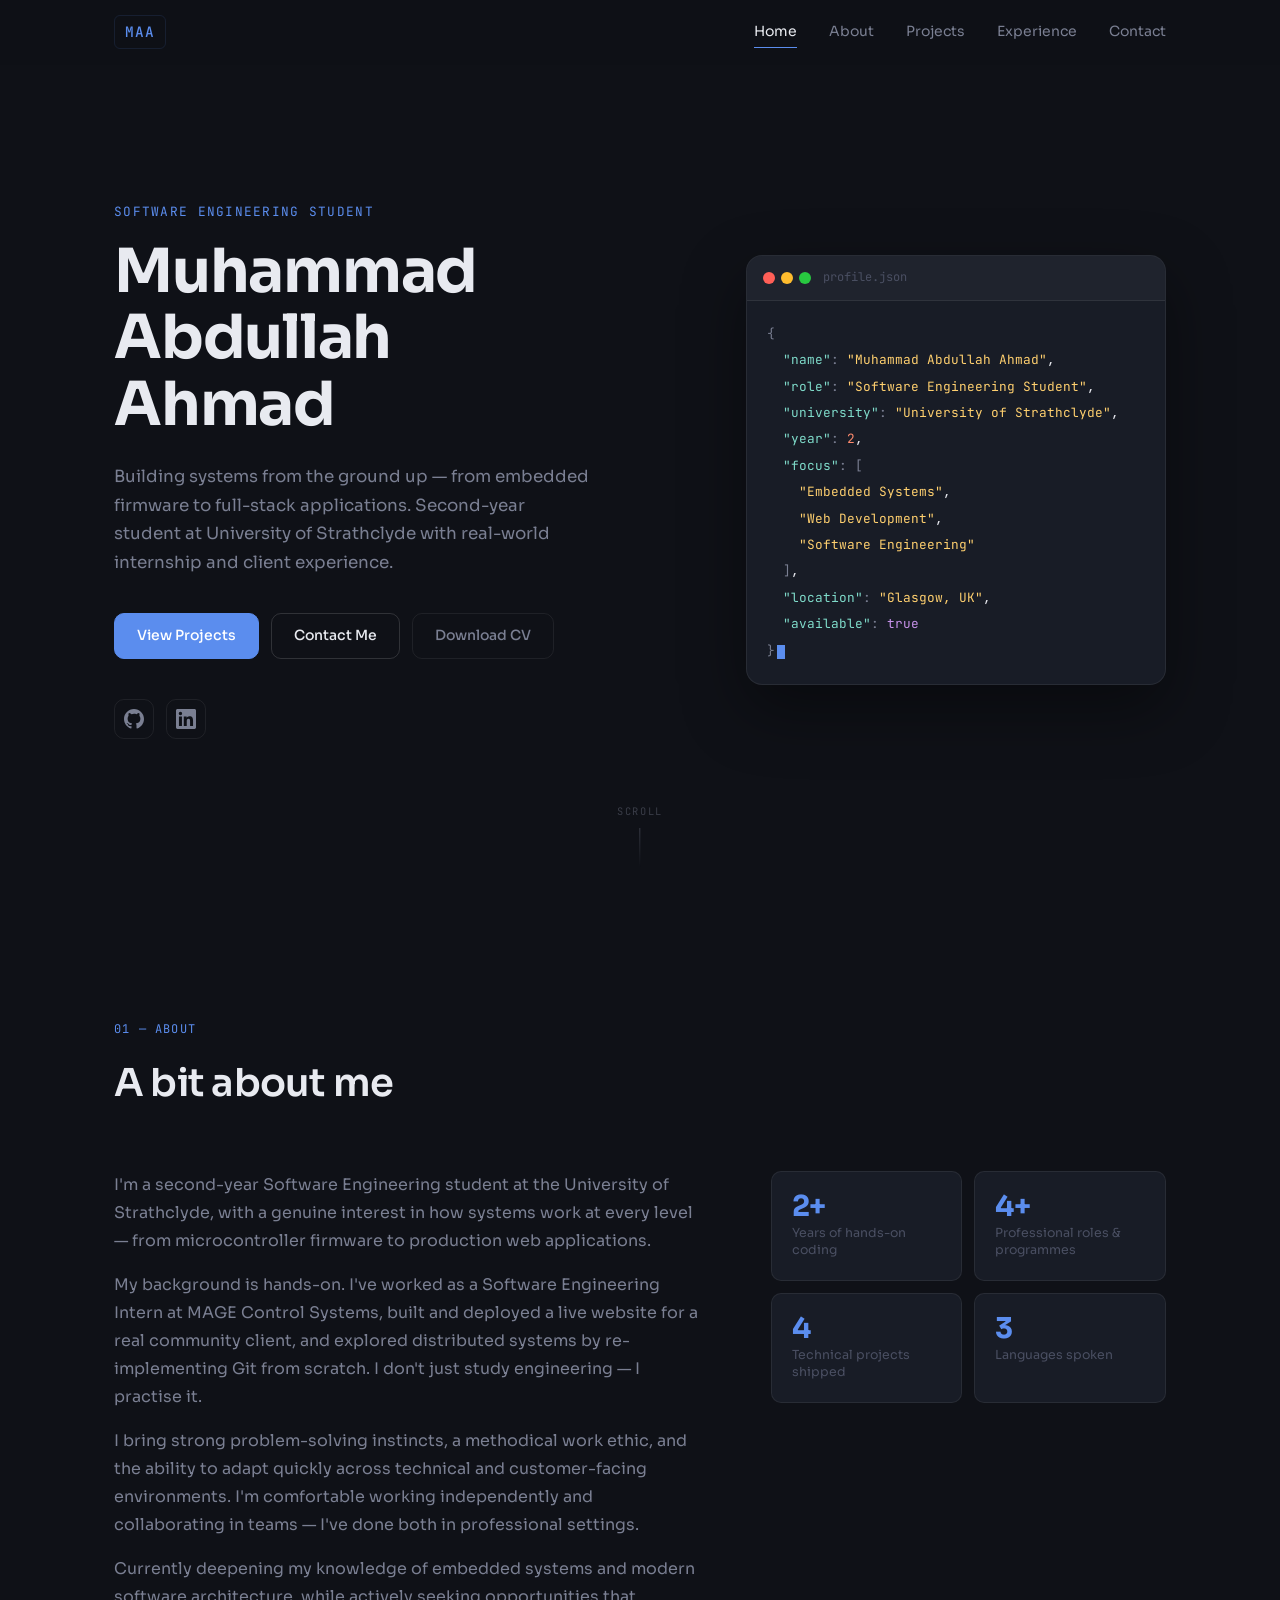
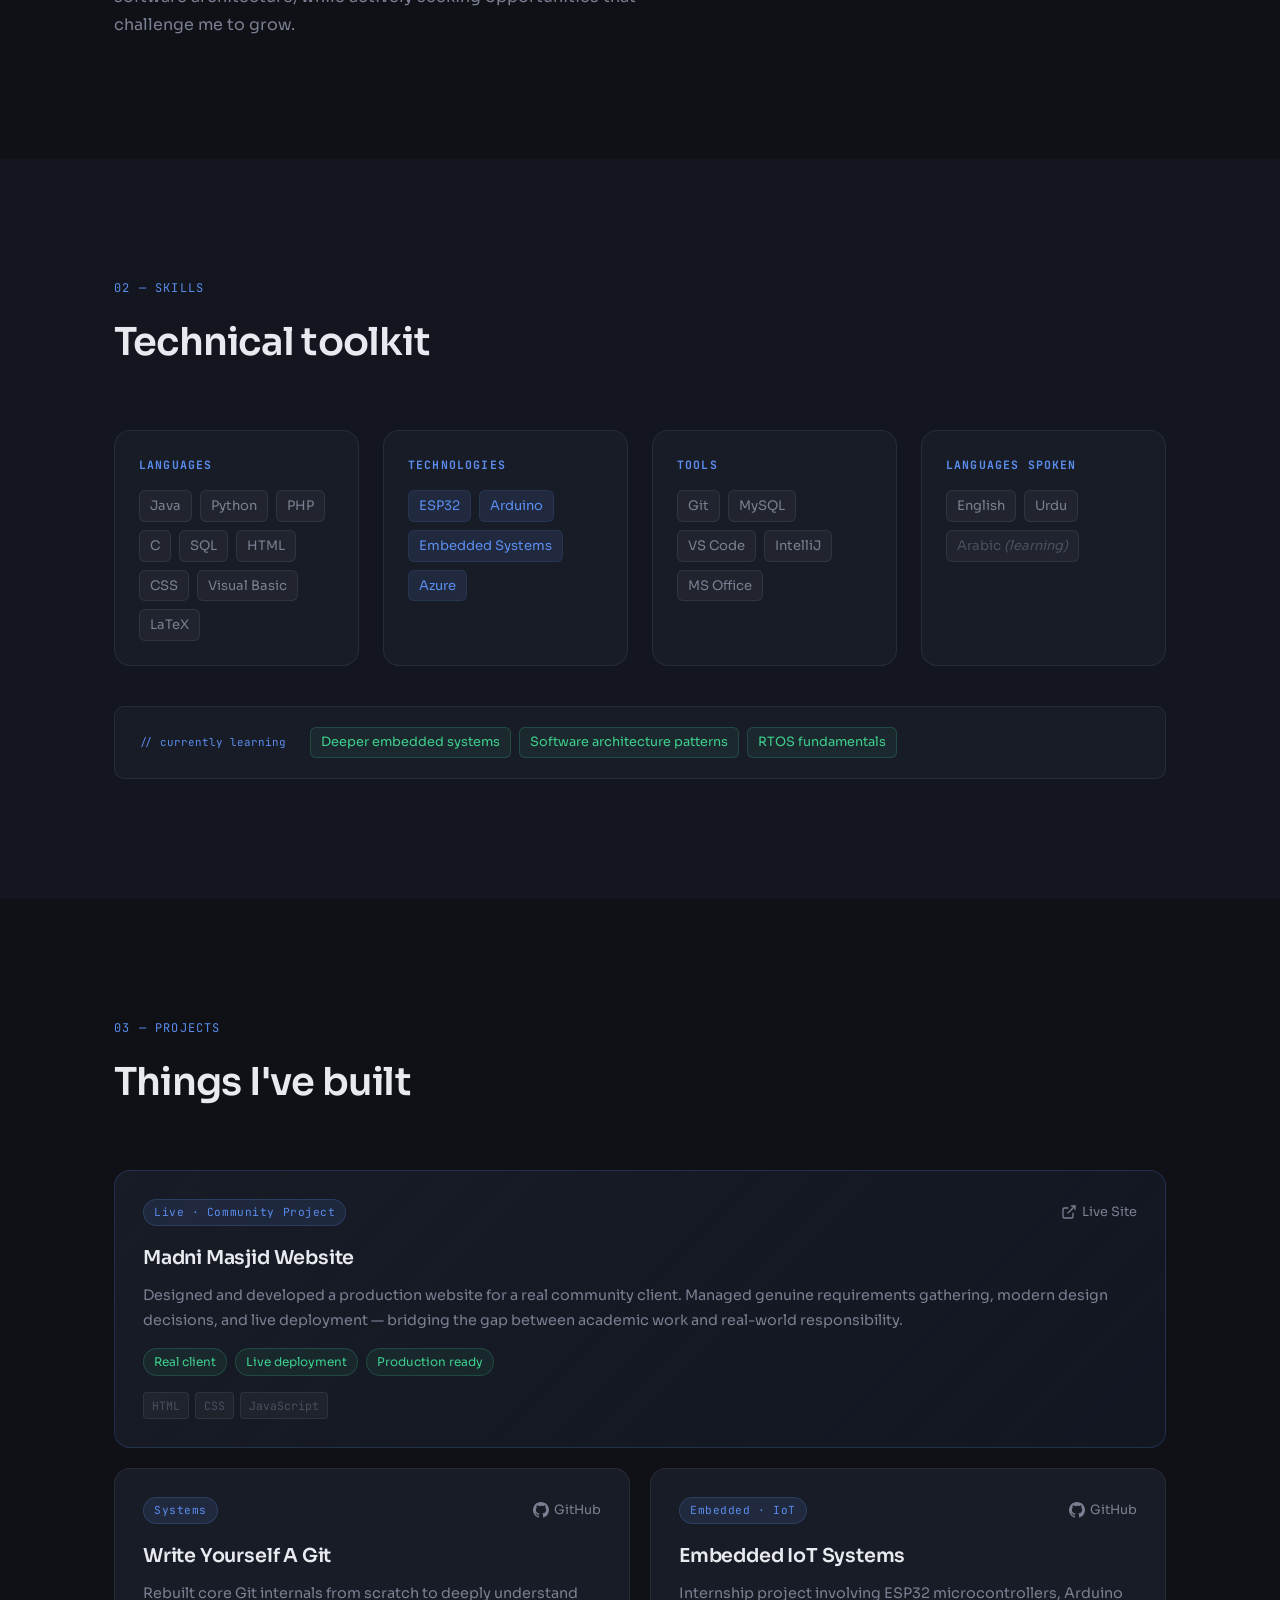
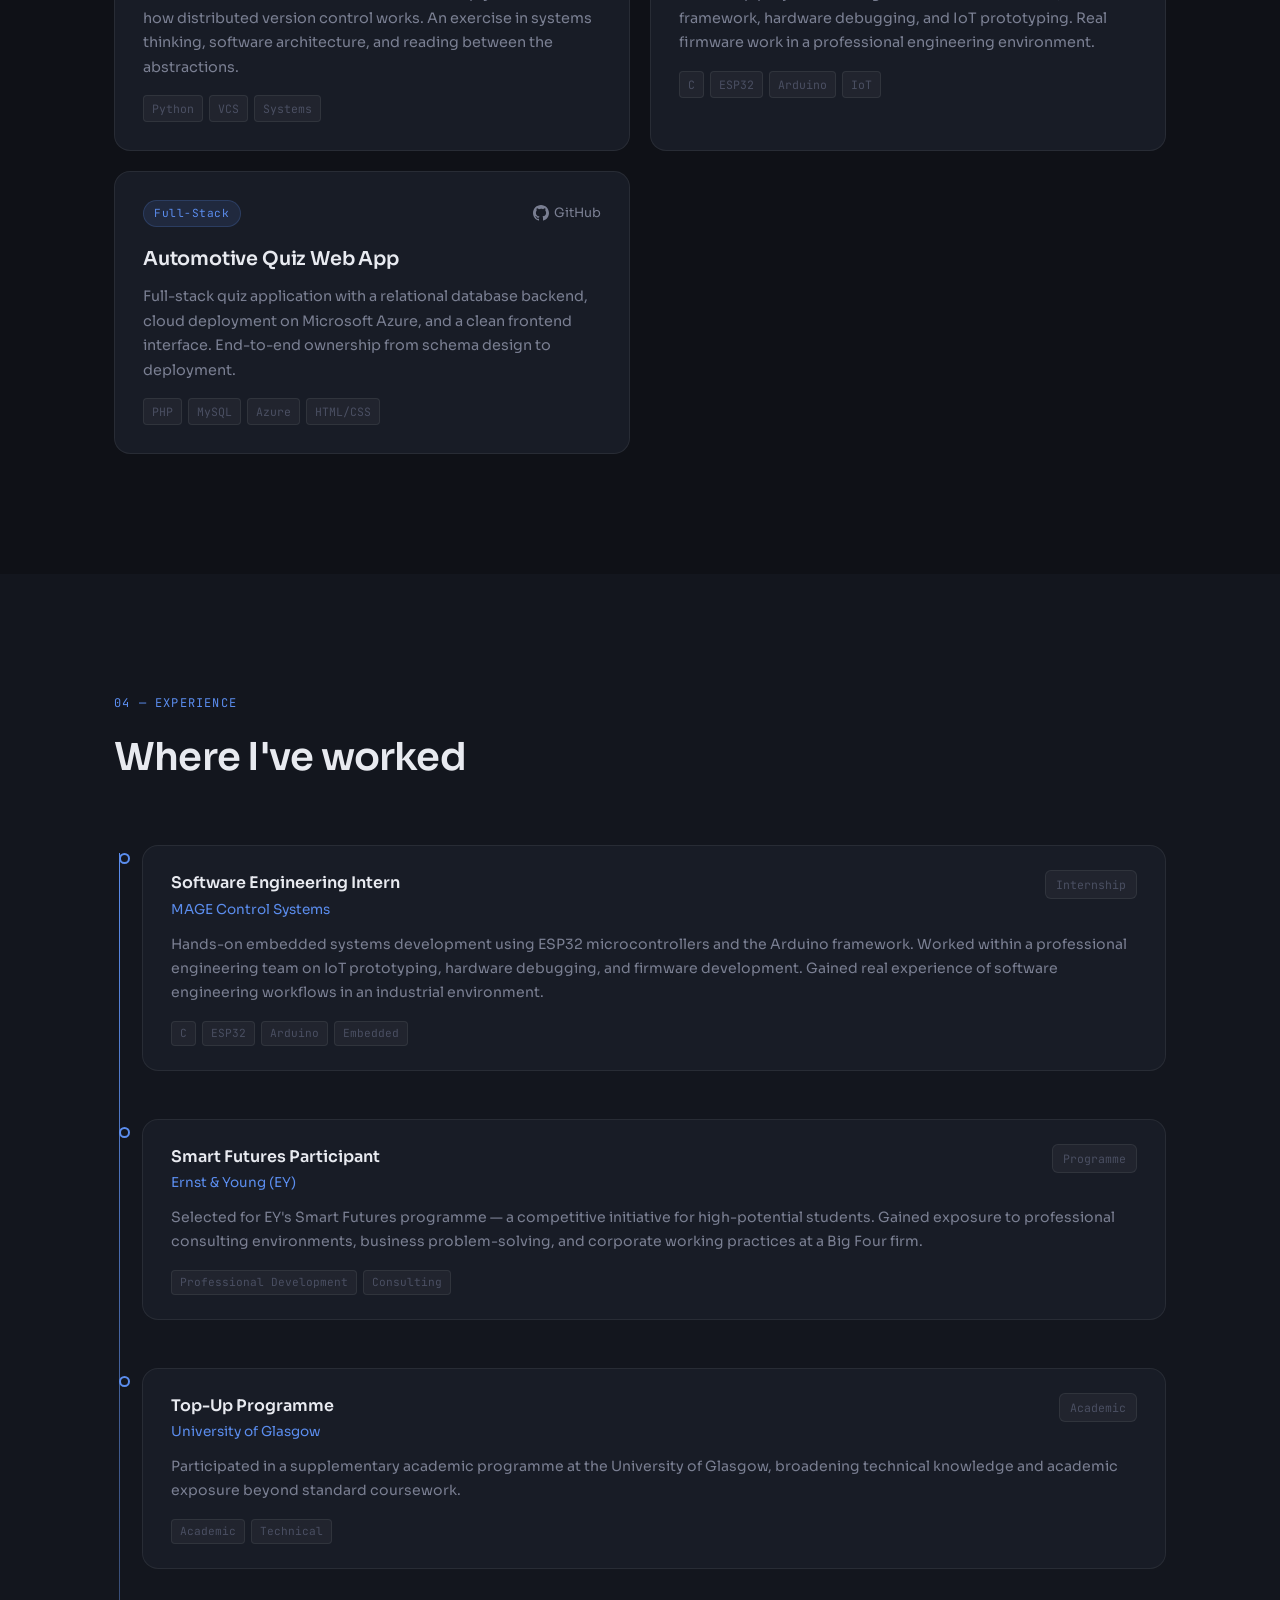
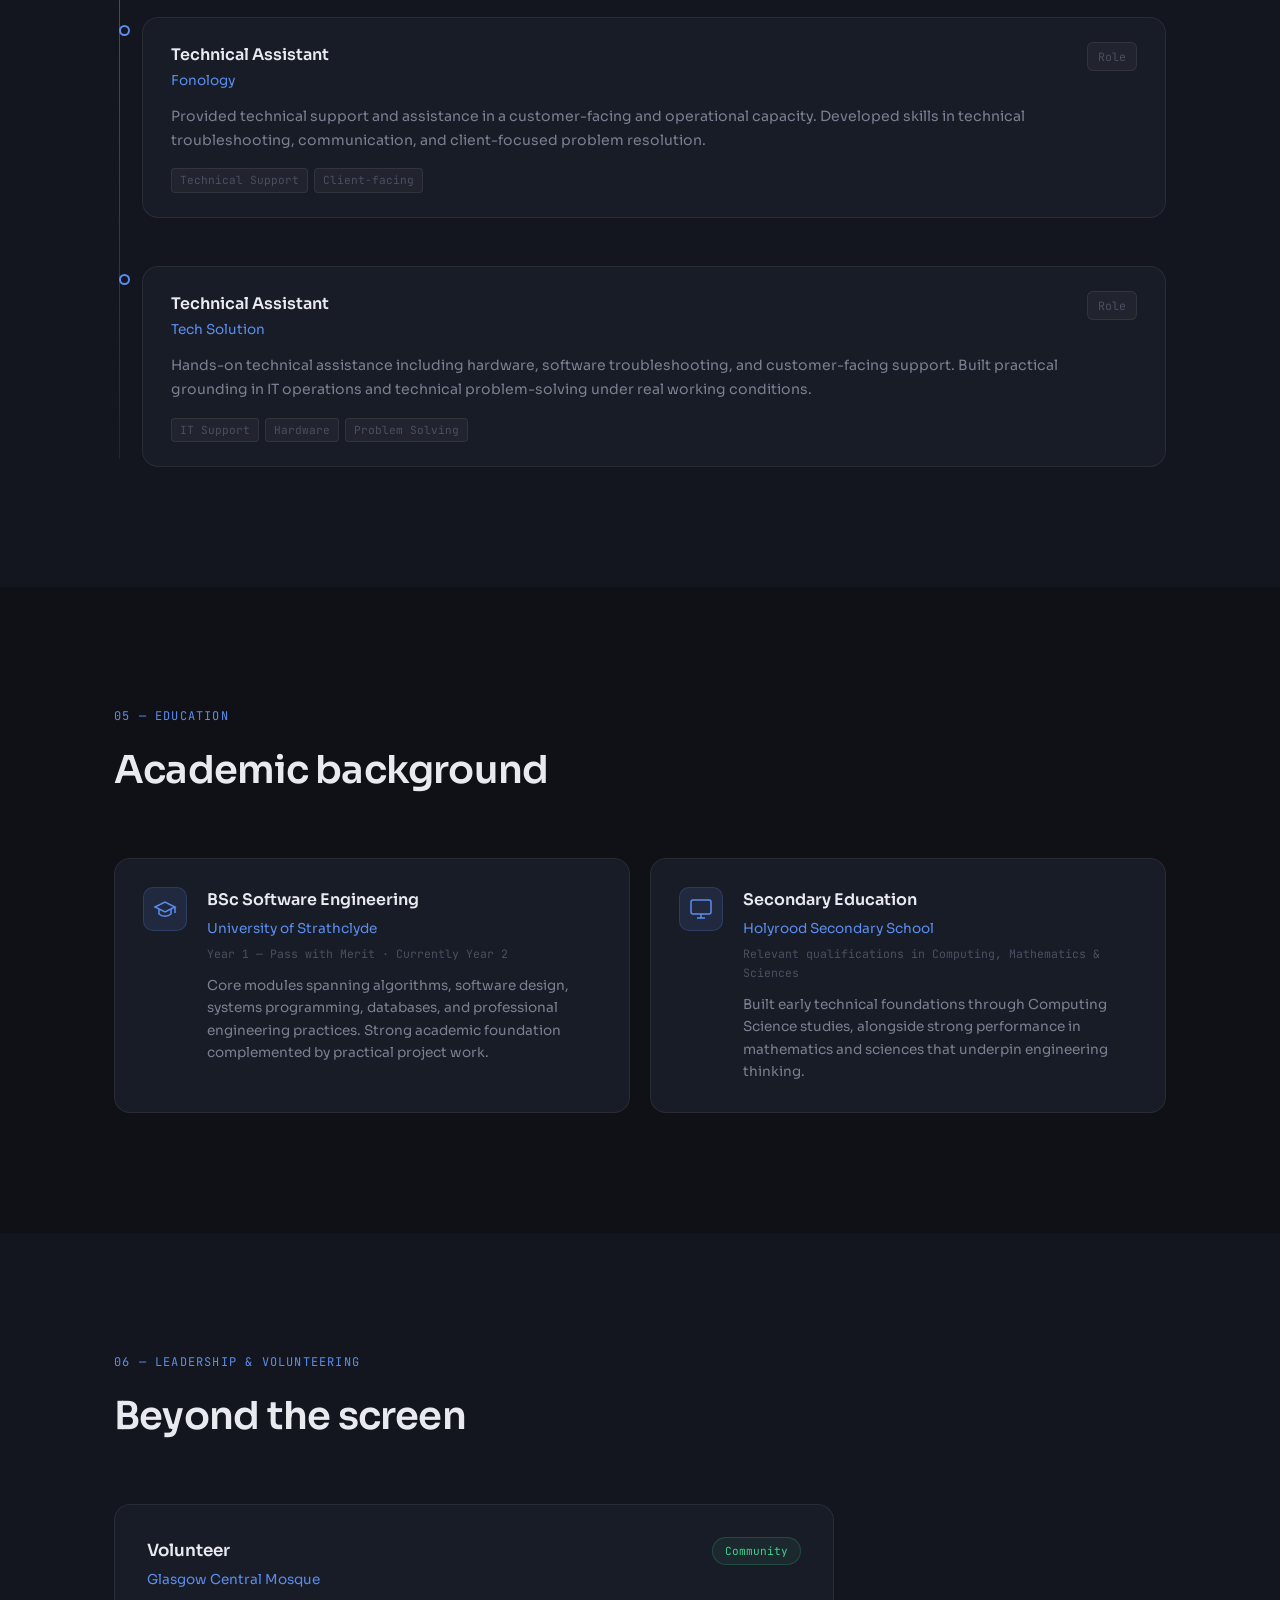
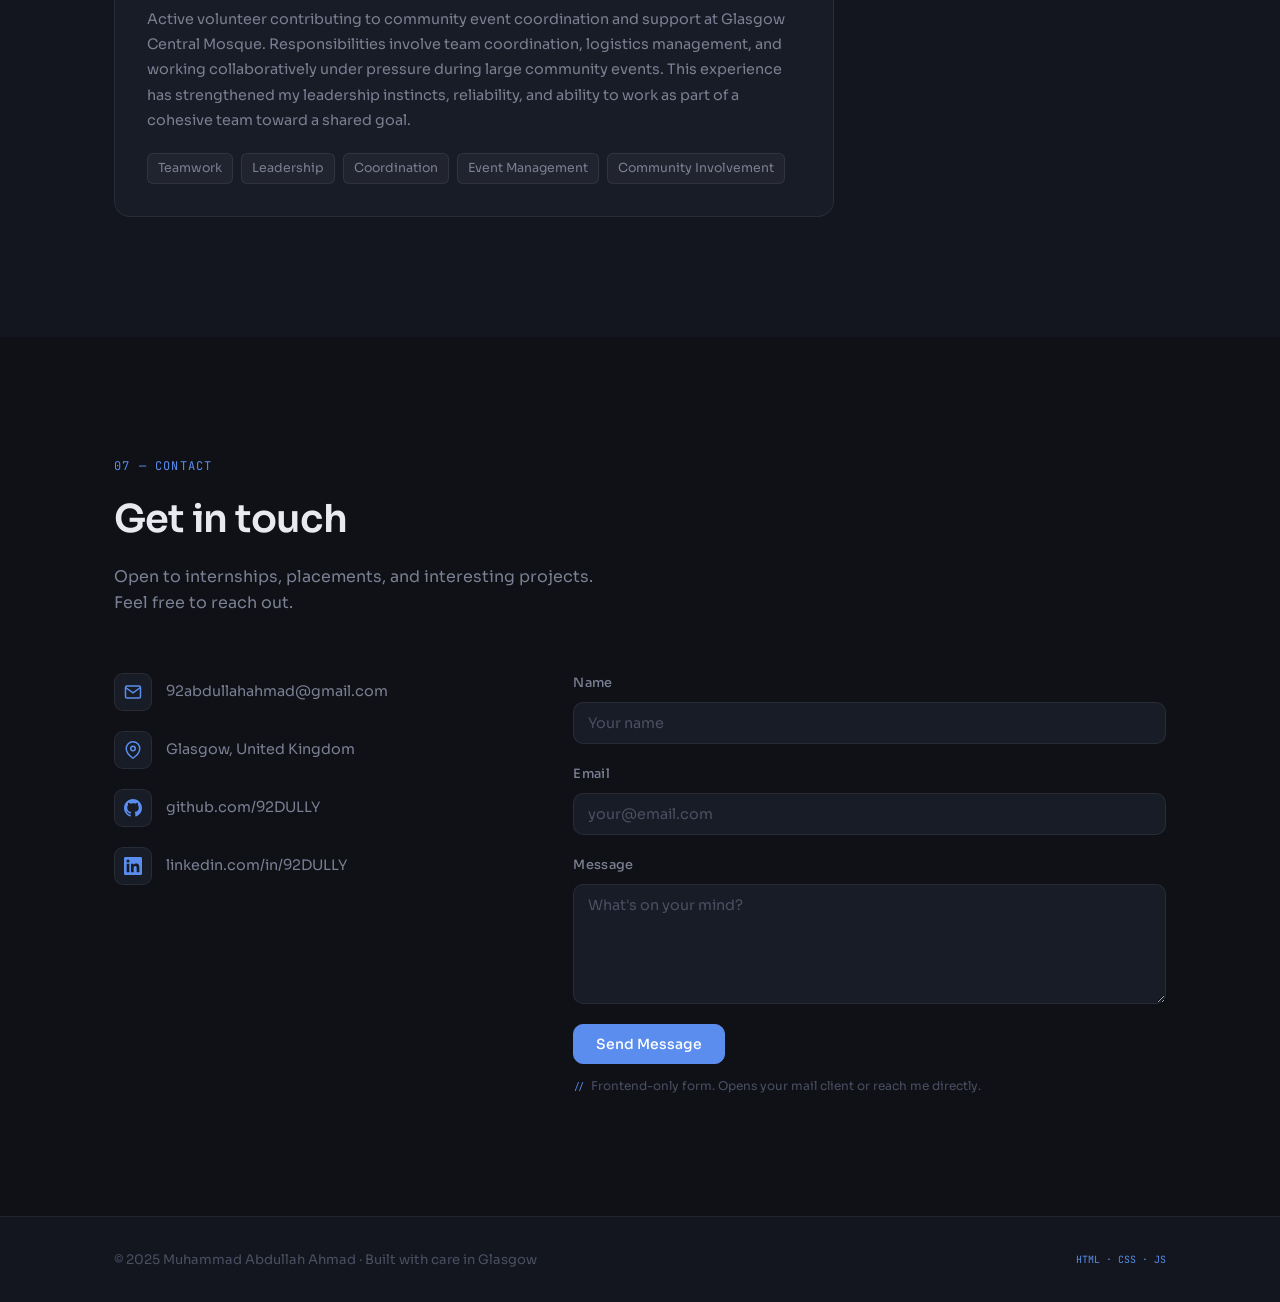
==== index.html @ acc17752 "updated design" ====
<!DOCTYPE html>
<html lang="en">
<head>
  <meta charset="UTF-8" />
  <meta name="viewport" content="width=device-width, initial-scale=1.0" />
  <meta name="description" content="Muhammad Abdullah Ahmad — Software Engineering Student at University of Strathclyde. Hands-on experience in embedded systems, web development, and software engineering." />
  <meta name="keywords" content="software engineering, portfolio, student, Glasgow, embedded systems, web development" />
  <meta name="author" content="Muhammad Abdullah Ahmad" />
  <title>Muhammad Abdullah Ahmad — Software Engineering</title>

  <!-- Fonts -->
  <link rel="preconnect" href="https://fonts.googleapis.com" />
  <link rel="preconnect" href="https://fonts.gstatic.com" crossorigin />
  <link href="https://fonts.googleapis.com/css2?family=Sora:wght@300;400;500;600;700&family=JetBrains+Mono:wght@400;500&display=swap" rel="stylesheet" />

  <link rel="stylesheet" href="style.css" />
</head>
<body>

  <!-- ===================== NAVBAR ===================== -->
  <header class="navbar" id="navbar">
    <div class="nav-container">
      <a href="#home" class="nav-logo">
        <span class="logo-mono">MAA</span>
      </a>

      <nav class="nav-links" id="navLinks" role="navigation" aria-label="Main navigation">
        <a href="#home" class="nav-link" data-section="home">Home</a>
        <a href="#about" class="nav-link" data-section="about">About</a>
        <a href="#projects" class="nav-link" data-section="projects">Projects</a>
        <a href="#experience" class="nav-link" data-section="experience">Experience</a>
        <a href="#contact" class="nav-link" data-section="contact">Contact</a>
      </nav>

      <button class="hamburger" id="hamburger" aria-label="Toggle menu" aria-expanded="false">
        <span></span>
        <span></span>
        <span></span>
      </button>
    </div>
  </header>

  <!-- ===================== HERO ===================== -->
  <section class="hero" id="home">
    <div class="hero-container">
      <div class="hero-content">
        <p class="hero-label fade-in">Software Engineering Student</p>
        <h1 class="hero-name fade-in delay-1">Muhammad<br />Abdullah Ahmad</h1>
        <p class="hero-tagline fade-in delay-2">
          Building systems from the ground up — from embedded firmware to full-stack applications. 
          Second-year student at University of Strathclyde with real-world internship and client experience.
        </p>
        <div class="hero-actions fade-in delay-3">
          <a href="#projects" class="btn btn-primary">View Projects</a>
          <a href="#contact" class="btn btn-secondary">Contact Me</a>
          <a href="#" class="btn btn-ghost" download>Download CV</a>
        </div>
        <div class="hero-socials fade-in delay-4">
          <a href="https://github.com/92DULLY" target="_blank" rel="noopener noreferrer" class="social-link" aria-label="GitHub">
            <svg width="20" height="20" viewBox="0 0 24 24" fill="currentColor"><path d="M12 0C5.374 0 0 5.373 0 12c0 5.302 3.438 9.8 8.207 11.387.599.111.793-.261.793-.577v-2.234c-3.338.726-4.033-1.416-4.033-1.416-.546-1.387-1.333-1.756-1.333-1.756-1.089-.745.083-.729.083-.729 1.205.084 1.839 1.237 1.839 1.237 1.07 1.834 2.807 1.304 3.492.997.107-.775.418-1.305.762-1.604-2.665-.305-5.467-1.334-5.467-5.931 0-1.311.469-2.381 1.236-3.221-.124-.303-.535-1.524.117-3.176 0 0 1.008-.322 3.301 1.23A11.509 11.509 0 0 1 12 5.803c1.02.005 2.047.138 3.006.404 2.291-1.552 3.297-1.23 3.297-1.23.653 1.653.242 2.874.118 3.176.77.84 1.235 1.911 1.235 3.221 0 4.609-2.807 5.624-5.479 5.921.43.372.823 1.102.823 2.222v3.293c0 .319.192.694.801.576C20.566 21.797 24 17.3 24 12c0-6.627-5.373-12-12-12z"/></svg>
          </a>
          <a href="https://www.linkedin.com/in/92DULLY" target="_blank" rel="noopener noreferrer" class="social-link" aria-label="LinkedIn">
            <svg width="20" height="20" viewBox="0 0 24 24" fill="currentColor"><path d="M20.447 20.452h-3.554v-5.569c0-1.328-.027-3.037-1.852-3.037-1.853 0-2.136 1.445-2.136 2.939v5.667H9.351V9h3.414v1.561h.046c.477-.9 1.637-1.85 3.37-1.85 3.601 0 4.267 2.37 4.267 5.455v6.286zM5.337 7.433a2.062 2.062 0 0 1-2.063-2.065 2.064 2.064 0 1 1 2.063 2.065zm1.782 13.019H3.555V9h3.564v11.452zM22.225 0H1.771C.792 0 0 .774 0 1.729v20.542C0 23.227.792 24 1.771 24h20.451C23.2 24 24 23.227 24 22.271V1.729C24 .774 23.2 0 22.222 0h.003z"/></svg>
          </a>
        </div>
      </div>

      <div class="hero-visual fade-in delay-2" aria-hidden="true">
        <div class="terminal-card">
          <div class="terminal-header">
            <span class="terminal-dot red"></span>
            <span class="terminal-dot yellow"></span>
            <span class="terminal-dot green"></span>
            <span class="terminal-title">profile.json</span>
          </div>
          <div class="terminal-body">
            <pre><code><span class="json-brace">{</span>
  <span class="json-key">"name"</span><span class="json-colon">:</span> <span class="json-string">"Muhammad Abdullah Ahmad"</span>,
  <span class="json-key">"role"</span><span class="json-colon">:</span> <span class="json-string">"Software Engineering Student"</span>,
  <span class="json-key">"university"</span><span class="json-colon">:</span> <span class="json-string">"University of Strathclyde"</span>,
  <span class="json-key">"year"</span><span class="json-colon">:</span> <span class="json-number">2</span>,
  <span class="json-key">"focus"</span><span class="json-colon">:</span> <span class="json-array">[</span>
    <span class="json-string">"Embedded Systems"</span>,
    <span class="json-string">"Web Development"</span>,
    <span class="json-string">"Software Engineering"</span>
  <span class="json-array">]</span>,
  <span class="json-key">"location"</span><span class="json-colon">:</span> <span class="json-string">"Glasgow, UK"</span>,
  <span class="json-key">"available"</span><span class="json-colon">:</span> <span class="json-bool">true</span>
<span class="json-brace">}</span></code></pre>
          </div>
        </div>
      </div>
    </div>

    <div class="hero-scroll-hint" aria-hidden="true">
      <span>scroll</span>
      <div class="scroll-line"></div>
    </div>
  </section>

  <!-- ===================== ABOUT ===================== -->
  <section class="section" id="about">
    <div class="container">
      <div class="section-header">
        <span class="section-label">01 — About</span>
        <h2 class="section-title">A bit about me</h2>
      </div>

      <div class="about-grid">
        <div class="about-text">
          <p>
            I'm a second-year Software Engineering student at the University of Strathclyde, 
            with a genuine interest in how systems work at every level — from microcontroller 
            firmware to production web applications.
          </p>
          <p>
            My background is hands-on. I've worked as a Software Engineering Intern at 
            MAGE Control Systems, built and deployed a live website for a real community client, 
            and explored distributed systems by re-implementing Git from scratch. I don't 
            just study engineering — I practise it.
          </p>
          <p>
            I bring strong problem-solving instincts, a methodical work ethic, and the ability 
            to adapt quickly across technical and customer-facing environments. I'm comfortable 
            working independently and collaborating in teams — I've done both in professional 
            settings.
          </p>
          <p>
            Currently deepening my knowledge of embedded systems and modern software architecture, 
            while actively seeking opportunities that challenge me to grow.
          </p>
        </div>

        <div class="about-stats">
          <div class="stat-card">
            <span class="stat-number">2+</span>
            <span class="stat-label">Years of hands-on coding</span>
          </div>
          <div class="stat-card">
            <span class="stat-number">4+</span>
            <span class="stat-label">Professional roles & programmes</span>
          </div>
          <div class="stat-card">
            <span class="stat-number">4</span>
            <span class="stat-label">Technical projects shipped</span>
          </div>
          <div class="stat-card">
            <span class="stat-number">3</span>
            <span class="stat-label">Languages spoken</span>
          </div>
        </div>
      </div>
    </div>
  </section>

  <!-- ===================== SKILLS ===================== -->
  <section class="section section-alt" id="skills">
    <div class="container">
      <div class="section-header">
        <span class="section-label">02 — Skills</span>
        <h2 class="section-title">Technical toolkit</h2>
      </div>

      <div class="skills-grid">

        <div class="skill-group">
          <h3 class="skill-group-title">Languages</h3>
          <div class="skill-tags">
            <span class="skill-tag">Java</span>
            <span class="skill-tag">Python</span>
            <span class="skill-tag">PHP</span>
            <span class="skill-tag">C</span>
            <span class="skill-tag">SQL</span>
            <span class="skill-tag">HTML</span>
            <span class="skill-tag">CSS</span>
            <span class="skill-tag">Visual Basic</span>
            <span class="skill-tag">LaTeX</span>
          </div>
        </div>

        <div class="skill-group">
          <h3 class="skill-group-title">Technologies</h3>
          <div class="skill-tags">
            <span class="skill-tag accent">ESP32</span>
            <span class="skill-tag accent">Arduino</span>
            <span class="skill-tag accent">Embedded Systems</span>
            <span class="skill-tag accent">Azure</span>
          </div>
        </div>

        <div class="skill-group">
          <h3 class="skill-group-title">Tools</h3>
          <div class="skill-tags">
            <span class="skill-tag">Git</span>
            <span class="skill-tag">MySQL</span>
            <span class="skill-tag">VS Code</span>
            <span class="skill-tag">IntelliJ</span>
            <span class="skill-tag">MS Office</span>
          </div>
        </div>

        <div class="skill-group">
          <h3 class="skill-group-title">Languages Spoken</h3>
          <div class="skill-tags">
            <span class="skill-tag">English</span>
            <span class="skill-tag">Urdu</span>
            <span class="skill-tag muted">Arabic <em>(learning)</em></span>
          </div>
        </div>

      </div>

      <div class="learning-bar">
        <span class="learning-label">
          <span class="mono-accent">// currently learning</span>
        </span>
        <div class="learning-tags">
          <span class="learning-tag">Deeper embedded systems</span>
          <span class="learning-tag">Software architecture patterns</span>
          <span class="learning-tag">RTOS fundamentals</span>
        </div>
      </div>

    </div>
  </section>

  <!-- ===================== PROJECTS ===================== -->
  <section class="section" id="projects">
    <div class="container">
      <div class="section-header">
        <span class="section-label">03 — Projects</span>
        <h2 class="section-title">Things I've built</h2>
      </div>

      <div class="projects-grid">

        <!-- Featured Project -->
        <article class="project-card featured">
          <div class="project-card-inner">
            <div class="project-meta">
              <span class="project-badge">Live · Community Project</span>
              <div class="project-links">
                <a href="#" target="_blank" rel="noopener noreferrer" class="project-link" aria-label="View live site">
                  <svg width="16" height="16" viewBox="0 0 24 24" fill="none" stroke="currentColor" stroke-width="2"><path d="M18 13v6a2 2 0 0 1-2 2H5a2 2 0 0 1-2-2V8a2 2 0 0 1 2-2h6"/><polyline points="15 3 21 3 21 9"/><line x1="10" y1="14" x2="21" y2="3"/></svg>
                  Live Site
                </a>
              </div>
            </div>
            <h3 class="project-title">Madni Masjid Website</h3>
            <p class="project-desc">
              Designed and developed a production website for a real community client. 
              Managed genuine requirements gathering, modern design decisions, and live 
              deployment — bridging the gap between academic work and real-world responsibility.
            </p>
            <div class="project-highlights">
              <span class="highlight-item">Real client</span>
              <span class="highlight-item">Live deployment</span>
              <span class="highlight-item">Production ready</span>
            </div>
            <div class="project-tech">
              <span class="tech-tag">HTML</span>
              <span class="tech-tag">CSS</span>
              <span class="tech-tag">JavaScript</span>
            </div>
          </div>
        </article>

        <!-- Project 2 -->
        <article class="project-card">
          <div class="project-card-inner">
            <div class="project-meta">
              <span class="project-badge">Systems</span>
              <div class="project-links">
                <a href="https://github.com/92dully/wyag" target="_blank" rel="noopener noreferrer" class="project-link" aria-label="View on GitHub">
                  <svg width="16" height="16" viewBox="0 0 24 24" fill="currentColor"><path d="M12 0C5.374 0 0 5.373 0 12c0 5.302 3.438 9.8 8.207 11.387.599.111.793-.261.793-.577v-2.234c-3.338.726-4.033-1.416-4.033-1.416-.546-1.387-1.333-1.756-1.333-1.756-1.089-.745.083-.729.083-.729 1.205.084 1.839 1.237 1.839 1.237 1.07 1.834 2.807 1.304 3.492.997.107-.775.418-1.305.762-1.604-2.665-.305-5.467-1.334-5.467-5.931 0-1.311.469-2.381 1.236-3.221-.124-.303-.535-1.524.117-3.176 0 0 1.008-.322 3.301 1.23A11.509 11.509 0 0 1 12 5.803c1.02.005 2.047.138 3.006.404 2.291-1.552 3.297-1.23 3.297-1.23.653 1.653.242 2.874.118 3.176.77.84 1.235 1.911 1.235 3.221 0 4.609-2.807 5.624-5.479 5.921.43.372.823 1.102.823 2.222v3.293c0 .319.192.694.801.576C20.566 21.797 24 17.3 24 12c0-6.627-5.373-12-12-12z"/></svg>
                  GitHub
                </a>
              </div>
            </div>
            <h3 class="project-title">Write Yourself A Git</h3>
            <p class="project-desc">
              Rebuilt core Git internals from scratch to deeply understand how distributed 
              version control works. An exercise in systems thinking, software architecture, 
              and reading between the abstractions.
            </p>
            <div class="project-tech">
              <span class="tech-tag">Python</span>
              <span class="tech-tag">VCS</span>
              <span class="tech-tag">Systems</span>
            </div>
          </div>
        </article>

        <!-- Project 3 -->
        <article class="project-card">
          <div class="project-card-inner">
            <div class="project-meta">
              <span class="project-badge">Embedded · IoT</span>
              <div class="project-links">
                <a href="https://github.com/92dully/mage-embedded" target="_blank" rel="noopener noreferrer" class="project-link" aria-label="View on GitHub">
                  <svg width="16" height="16" viewBox="0 0 24 24" fill="currentColor"><path d="M12 0C5.374 0 0 5.373 0 12c0 5.302 3.438 9.8 8.207 11.387.599.111.793-.261.793-.577v-2.234c-3.338.726-4.033-1.416-4.033-1.416-.546-1.387-1.333-1.756-1.333-1.756-1.089-.745.083-.729.083-.729 1.205.084 1.839 1.237 1.839 1.237 1.07 1.834 2.807 1.304 3.492.997.107-.775.418-1.305.762-1.604-2.665-.305-5.467-1.334-5.467-5.931 0-1.311.469-2.381 1.236-3.221-.124-.303-.535-1.524.117-3.176 0 0 1.008-.322 3.301 1.23A11.509 11.509 0 0 1 12 5.803c1.02.005 2.047.138 3.006.404 2.291-1.552 3.297-1.23 3.297-1.23.653 1.653.242 2.874.118 3.176.77.84 1.235 1.911 1.235 3.221 0 4.609-2.807 5.624-5.479 5.921.43.372.823 1.102.823 2.222v3.293c0 .319.192.694.801.576C20.566 21.797 24 17.3 24 12c0-6.627-5.373-12-12-12z"/></svg>
                  GitHub
                </a>
              </div>
            </div>
            <h3 class="project-title">Embedded IoT Systems</h3>
            <p class="project-desc">
              Internship project involving ESP32 microcontrollers, Arduino framework, 
              hardware debugging, and IoT prototyping. Real firmware work in a 
              professional engineering environment.
            </p>
            <div class="project-tech">
              <span class="tech-tag">C</span>
              <span class="tech-tag">ESP32</span>
              <span class="tech-tag">Arduino</span>
              <span class="tech-tag">IoT</span>
            </div>
          </div>
        </article>

        <!-- Project 4 -->
        <article class="project-card">
          <div class="project-card-inner">
            <div class="project-meta">
              <span class="project-badge">Full-Stack</span>
              <div class="project-links">
                <a href="https://github.com/92dully/AH-CS-Assignment" target="_blank" rel="noopener noreferrer" class="project-link" aria-label="View on GitHub">
                  <svg width="16" height="16" viewBox="0 0 24 24" fill="currentColor"><path d="M12 0C5.374 0 0 5.373 0 12c0 5.302 3.438 9.8 8.207 11.387.599.111.793-.261.793-.577v-2.234c-3.338.726-4.033-1.416-4.033-1.416-.546-1.387-1.333-1.756-1.333-1.756-1.089-.745.083-.729.083-.729 1.205.084 1.839 1.237 1.839 1.237 1.07 1.834 2.807 1.304 3.492.997.107-.775.418-1.305.762-1.604-2.665-.305-5.467-1.334-5.467-5.931 0-1.311.469-2.381 1.236-3.221-.124-.303-.535-1.524.117-3.176 0 0 1.008-.322 3.301 1.23A11.509 11.509 0 0 1 12 5.803c1.02.005 2.047.138 3.006.404 2.291-1.552 3.297-1.23 3.297-1.23.653 1.653.242 2.874.118 3.176.77.84 1.235 1.911 1.235 3.221 0 4.609-2.807 5.624-5.479 5.921.43.372.823 1.102.823 2.222v3.293c0 .319.192.694.801.576C20.566 21.797 24 17.3 24 12c0-6.627-5.373-12-12-12z"/></svg>
                  GitHub
                </a>
              </div>
            </div>
            <h3 class="project-title">Automotive Quiz Web App</h3>
            <p class="project-desc">
              Full-stack quiz application with a relational database backend, cloud 
              deployment on Microsoft Azure, and a clean frontend interface. 
              End-to-end ownership from schema design to deployment.
            </p>
            <div class="project-tech">
              <span class="tech-tag">PHP</span>
              <span class="tech-tag">MySQL</span>
              <span class="tech-tag">Azure</span>
              <span class="tech-tag">HTML/CSS</span>
            </div>
          </div>
        </article>

      </div>
    </div>
  </section>

  <!-- ===================== EXPERIENCE ===================== -->
  <section class="section section-alt" id="experience">
    <div class="container">
      <div class="section-header">
        <span class="section-label">04 — Experience</span>
        <h2 class="section-title">Where I've worked</h2>
      </div>

      <div class="timeline">

        <div class="timeline-item">
          <div class="timeline-marker"></div>
          <div class="timeline-content">
            <div class="timeline-header">
              <div>
                <h3 class="timeline-title">Software Engineering Intern</h3>
                <p class="timeline-org">MAGE Control Systems</p>
              </div>
              <span class="timeline-date">Internship</span>
            </div>
            <p class="timeline-desc">
              Hands-on embedded systems development using ESP32 microcontrollers and the 
              Arduino framework. Worked within a professional engineering team on IoT 
              prototyping, hardware debugging, and firmware development. Gained real 
              experience of software engineering workflows in an industrial environment.
            </p>
            <div class="timeline-tags">
              <span class="tl-tag">C</span>
              <span class="tl-tag">ESP32</span>
              <span class="tl-tag">Arduino</span>
              <span class="tl-tag">Embedded</span>
            </div>
          </div>
        </div>

        <div class="timeline-item">
          <div class="timeline-marker"></div>
          <div class="timeline-content">
            <div class="timeline-header">
              <div>
                <h3 class="timeline-title">Smart Futures Participant</h3>
                <p class="timeline-org">Ernst & Young (EY)</p>
              </div>
              <span class="timeline-date">Programme</span>
            </div>
            <p class="timeline-desc">
              Selected for EY's Smart Futures programme — a competitive initiative for 
              high-potential students. Gained exposure to professional consulting environments, 
              business problem-solving, and corporate working practices at a Big Four firm.
            </p>
            <div class="timeline-tags">
              <span class="tl-tag">Professional Development</span>
              <span class="tl-tag">Consulting</span>
            </div>
          </div>
        </div>

        <div class="timeline-item">
          <div class="timeline-marker"></div>
          <div class="timeline-content">
            <div class="timeline-header">
              <div>
                <h3 class="timeline-title">Top-Up Programme</h3>
                <p class="timeline-org">University of Glasgow</p>
              </div>
              <span class="timeline-date">Academic</span>
            </div>
            <p class="timeline-desc">
              Participated in a supplementary academic programme at the University of 
              Glasgow, broadening technical knowledge and academic exposure beyond 
              standard coursework.
            </p>
            <div class="timeline-tags">
              <span class="tl-tag">Academic</span>
              <span class="tl-tag">Technical</span>
            </div>
          </div>
        </div>

        <div class="timeline-item">
          <div class="timeline-marker"></div>
          <div class="timeline-content">
            <div class="timeline-header">
              <div>
                <h3 class="timeline-title">Technical Assistant</h3>
                <p class="timeline-org">Fonology</p>
              </div>
              <span class="timeline-date">Role</span>
            </div>
            <p class="timeline-desc">
              Provided technical support and assistance in a customer-facing and 
              operational capacity. Developed skills in technical troubleshooting, 
              communication, and client-focused problem resolution.
            </p>
            <div class="timeline-tags">
              <span class="tl-tag">Technical Support</span>
              <span class="tl-tag">Client-facing</span>
            </div>
          </div>
        </div>

        <div class="timeline-item">
          <div class="timeline-marker"></div>
          <div class="timeline-content">
            <div class="timeline-header">
              <div>
                <h3 class="timeline-title">Technical Assistant</h3>
                <p class="timeline-org">Tech Solution</p>
              </div>
              <span class="timeline-date">Role</span>
            </div>
            <p class="timeline-desc">
              Hands-on technical assistance including hardware, software troubleshooting, 
              and customer-facing support. Built practical grounding in IT operations 
              and technical problem-solving under real working conditions.
            </p>
            <div class="timeline-tags">
              <span class="tl-tag">IT Support</span>
              <span class="tl-tag">Hardware</span>
              <span class="tl-tag">Problem Solving</span>
            </div>
          </div>
        </div>

      </div>
    </div>
  </section>

  <!-- ===================== EDUCATION ===================== -->
  <section class="section" id="education">
    <div class="container">
      <div class="section-header">
        <span class="section-label">05 — Education</span>
        <h2 class="section-title">Academic background</h2>
      </div>

      <div class="education-grid">

        <div class="edu-card">
          <div class="edu-icon" aria-hidden="true">
            <svg width="24" height="24" viewBox="0 0 24 24" fill="none" stroke="currentColor" stroke-width="1.5"><path d="M22 10v6M2 10l10-5 10 5-10 5z"/><path d="M6 12v5c3 3 9 3 12 0v-5"/></svg>
          </div>
          <div class="edu-content">
            <h3 class="edu-title">BSc Software Engineering</h3>
            <p class="edu-org">University of Strathclyde</p>
            <p class="edu-detail">Year 1 — Pass with Merit · Currently Year 2</p>
            <p class="edu-desc">
              Core modules spanning algorithms, software design, systems programming, 
              databases, and professional engineering practices. Strong academic foundation 
              complemented by practical project work.
            </p>
          </div>
        </div>

        <div class="edu-card">
          <div class="edu-icon" aria-hidden="true">
            <svg width="24" height="24" viewBox="0 0 24 24" fill="none" stroke="currentColor" stroke-width="1.5"><rect x="2" y="3" width="20" height="14" rx="2"/><path d="M8 21h8M12 17v4"/></svg>
          </div>
          <div class="edu-content">
            <h3 class="edu-title">Secondary Education</h3>
            <p class="edu-org">Holyrood Secondary School</p>
            <p class="edu-detail">Relevant qualifications in Computing, Mathematics & Sciences</p>
            <p class="edu-desc">
              Built early technical foundations through Computing Science studies, 
              alongside strong performance in mathematics and sciences that underpin 
              engineering thinking.
            </p>
          </div>
        </div>

      </div>
    </div>
  </section>

  <!-- ===================== LEADERSHIP ===================== -->
  <section class="section section-alt" id="leadership">
    <div class="container">
      <div class="section-header">
        <span class="section-label">06 — Leadership & Volunteering</span>
        <h2 class="section-title">Beyond the screen</h2>
      </div>

      <div class="volunteer-card">
        <div class="volunteer-header">
          <div>
            <h3 class="volunteer-title">Volunteer</h3>
            <p class="volunteer-org">Glasgow Central Mosque</p>
          </div>
          <span class="volunteer-badge">Community</span>
        </div>
        <p class="volunteer-desc">
          Active volunteer contributing to community event coordination and support at 
          Glasgow Central Mosque. Responsibilities involve team coordination, logistics 
          management, and working collaboratively under pressure during large community 
          events. This experience has strengthened my leadership instincts, reliability, 
          and ability to work as part of a cohesive team toward a shared goal.
        </p>
        <div class="volunteer-skills">
          <span class="vol-skill">Teamwork</span>
          <span class="vol-skill">Leadership</span>
          <span class="vol-skill">Coordination</span>
          <span class="vol-skill">Event Management</span>
          <span class="vol-skill">Community Involvement</span>
        </div>
      </div>

    </div>
  </section>

  <!-- ===================== CONTACT ===================== -->
  <section class="section" id="contact">
    <div class="container">
      <div class="section-header">
        <span class="section-label">07 — Contact</span>
        <h2 class="section-title">Get in touch</h2>
        <p class="section-sub">
          Open to internships, placements, and interesting projects. 
          Feel free to reach out.
        </p>
      </div>

      <div class="contact-grid">

        <div class="contact-info">
          <div class="contact-item">
            <span class="contact-icon" aria-hidden="true">
              <svg width="18" height="18" viewBox="0 0 24 24" fill="none" stroke="currentColor" stroke-width="2"><path d="M4 4h16c1.1 0 2 .9 2 2v12c0 1.1-.9 2-2 2H4c-1.1 0-2-.9-2-2V6c0-1.1.9-2 2-2z"/><polyline points="22,6 12,13 2,6"/></svg>
            </span>
            <a href="mailto:92abdullahahmad@gmail.com" class="contact-link">92abdullahahmad@gmail.com</a>
          </div>
          <div class="contact-item">
            <span class="contact-icon" aria-hidden="true">
              <svg width="18" height="18" viewBox="0 0 24 24" fill="none" stroke="currentColor" stroke-width="2"><path d="M21 10c0 7-9 13-9 13s-9-6-9-13a9 9 0 0 1 18 0z"/><circle cx="12" cy="10" r="3"/></svg>
            </span>
            <span class="contact-text">Glasgow, United Kingdom</span>
          </div>
          <div class="contact-item">
            <span class="contact-icon" aria-hidden="true">
              <svg width="18" height="18" viewBox="0 0 24 24" fill="currentColor"><path d="M12 0C5.374 0 0 5.373 0 12c0 5.302 3.438 9.8 8.207 11.387.599.111.793-.261.793-.577v-2.234c-3.338.726-4.033-1.416-4.033-1.416-.546-1.387-1.333-1.756-1.333-1.756-1.089-.745.083-.729.083-.729 1.205.084 1.839 1.237 1.839 1.237 1.07 1.834 2.807 1.304 3.492.997.107-.775.418-1.305.762-1.604-2.665-.305-5.467-1.334-5.467-5.931 0-1.311.469-2.381 1.236-3.221-.124-.303-.535-1.524.117-3.176 0 0 1.008-.322 3.301 1.23A11.509 11.509 0 0 1 12 5.803c1.02.005 2.047.138 3.006.404 2.291-1.552 3.297-1.23 3.297-1.23.653 1.653.242 2.874.118 3.176.77.84 1.235 1.911 1.235 3.221 0 4.609-2.807 5.624-5.479 5.921.43.372.823 1.102.823 2.222v3.293c0 .319.192.694.801.576C20.566 21.797 24 17.3 24 12c0-6.627-5.373-12-12-12z"/></svg>
            </span>
            <a href="https://github.com/92DULLY" target="_blank" rel="noopener noreferrer" class="contact-link">github.com/92DULLY</a>
          </div>
          <div class="contact-item">
            <span class="contact-icon" aria-hidden="true">
              <svg width="18" height="18" viewBox="0 0 24 24" fill="currentColor"><path d="M20.447 20.452h-3.554v-5.569c0-1.328-.027-3.037-1.852-3.037-1.853 0-2.136 1.445-2.136 2.939v5.667H9.351V9h3.414v1.561h.046c.477-.9 1.637-1.85 3.37-1.85 3.601 0 4.267 2.37 4.267 5.455v6.286zM5.337 7.433a2.062 2.062 0 0 1-2.063-2.065 2.064 2.064 0 1 1 2.063 2.065zm1.782 13.019H3.555V9h3.564v11.452zM22.225 0H1.771C.792 0 0 .774 0 1.729v20.542C0 23.227.792 24 1.771 24h20.451C23.2 24 24 23.227 24 22.271V1.729C24 .774 23.2 0 22.222 0h.003z"/></svg>
            </span>
            <a href="https://www.linkedin.com/in/92DULLY" target="_blank" rel="noopener noreferrer" class="contact-link">linkedin.com/in/92DULLY</a>
          </div>
        </div>

        <div class="contact-form-wrapper">
          <form class="contact-form" id="contactForm" novalidate>
            <div class="form-group">
              <label for="name" class="form-label">Name</label>
              <input type="text" id="name" name="name" class="form-input" placeholder="Your name" required autocomplete="name" />
            </div>
            <div class="form-group">
              <label for="email" class="form-label">Email</label>
              <input type="email" id="email" name="email" class="form-input" placeholder="your@email.com" required autocomplete="email" />
            </div>
            <div class="form-group">
              <label for="message" class="form-label">Message</label>
              <textarea id="message" name="message" class="form-input form-textarea" placeholder="What's on your mind?" required rows="5"></textarea>
            </div>
            <button type="submit" class="btn btn-primary form-submit">Send Message</button>
            <p class="form-note">
              <span class="mono-accent">// </span>Frontend-only form. Opens your mail client or reach me directly.
            </p>
          </form>
        </div>

      </div>
    </div>
  </section>

  <!-- ===================== FOOTER ===================== -->
  <footer class="footer">
    <div class="container footer-inner">
      <p class="footer-copy">
        &copy; 2025 Muhammad Abdullah Ahmad · Built with care in Glasgow
      </p>
      <p class="footer-built">
        <span class="mono-accent">HTML · CSS · JS</span>
      </p>
    </div>
  </footer>

  <script src="script.js"></script>
</body>
</html>
---- style.css ----
/* ============================================================
   Muhammad Abdullah Ahmad — Portfolio Stylesheet
   Dark engineering aesthetic · Sora + JetBrains Mono
   ============================================================ */

/* ---- CSS Variables ---- */
:root {
  /* Colours */
  --bg:           #0f1117;
  --bg-alt:       #13161e;
  --bg-card:      #181c26;
  --bg-card-hover:#1e2332;
  --border:       rgba(255,255,255,0.07);
  --border-hover: rgba(255,255,255,0.14);

  --text:         #e8eaf0;
  --text-muted:   #7a7f92;
  --text-subtle:  #4a4f62;

  --accent:       #5b8dee;
  --accent-dim:   rgba(91,141,238,0.12);
  --accent-glow:  rgba(91,141,238,0.2);

  --success:      #3ecf8e;

  /* Typography */
  --font-body:    'Sora', sans-serif;
  --font-mono:    'JetBrains Mono', monospace;

  /* Spacing */
  --section-gap:  120px;
  --container:    1100px;

  /* Radius */
  --radius:       10px;
  --radius-lg:    16px;

  /* Transitions */
  --transition:   0.25s ease;
}

/* ---- Reset ---- */
*, *::before, *::after { box-sizing: border-box; margin: 0; padding: 0; }

html { scroll-behavior: smooth; font-size: 16px; }

body {
  background-color: var(--bg);
  color: var(--text);
  font-family: var(--font-body);
  line-height: 1.65;
  -webkit-font-smoothing: antialiased;
  overflow-x: hidden;
}

img { max-width: 100%; display: block; }
a { text-decoration: none; color: inherit; }
ul { list-style: none; }

/* ---- Utility ---- */
.container {
  max-width: var(--container);
  margin: 0 auto;
  padding: 0 24px;
}

.mono-accent {
  font-family: var(--font-mono);
  font-size: 0.8em;
  color: var(--accent);
}

/* ---- Fade-in Animations ---- */
.fade-in {
  opacity: 0;
  transform: translateY(20px);
  animation: fadeUp 0.7s ease forwards;
}
.delay-1 { animation-delay: 0.15s; }
.delay-2 { animation-delay: 0.3s; }
.delay-3 { animation-delay: 0.45s; }
.delay-4 { animation-delay: 0.6s; }

@keyframes fadeUp {
  to { opacity: 1; transform: translateY(0); }
}

/* Scroll-triggered fade */
.reveal {
  opacity: 0;
  transform: translateY(28px);
  transition: opacity 0.6s ease, transform 0.6s ease;
}
.reveal.visible {
  opacity: 1;
  transform: translateY(0);
}

/* ============================================================
   NAVBAR
   ============================================================ */
.navbar {
  position: fixed;
  top: 0; left: 0; right: 0;
  z-index: 100;
  padding: 0;
  background: rgba(15,17,23,0.85);
  backdrop-filter: blur(12px);
  -webkit-backdrop-filter: blur(12px);
  border-bottom: 1px solid transparent;
  transition: border-color var(--transition), padding var(--transition);
}
.navbar.scrolled {
  border-bottom-color: var(--border);
}

.nav-container {
  max-width: var(--container);
  margin: 0 auto;
  padding: 0 24px;
  height: 64px;
  display: flex;
  align-items: center;
  justify-content: space-between;
}

.nav-logo {
  display: flex;
  align-items: center;
  gap: 8px;
}
.logo-mono {
  font-family: var(--font-mono);
  font-size: 0.9rem;
  font-weight: 500;
  color: var(--accent);
  letter-spacing: 0.08em;
  padding: 4px 10px;
  border: 1px solid var(--accent-dim);
  border-radius: 6px;
  transition: background var(--transition);
}
.logo-mono:hover { background: var(--accent-dim); }

.nav-links {
  display: flex;
  align-items: center;
  gap: 32px;
}
.nav-link {
  font-size: 0.875rem;
  font-weight: 400;
  color: var(--text-muted);
  transition: color var(--transition);
  position: relative;
}
.nav-link::after {
  content: '';
  position: absolute;
  bottom: -4px; left: 0; right: 0;
  height: 1px;
  background: var(--accent);
  transform: scaleX(0);
  transition: transform var(--transition);
}
.nav-link:hover,
.nav-link.active {
  color: var(--text);
}
.nav-link.active::after,
.nav-link:hover::after {
  transform: scaleX(1);
}

/* Hamburger */
.hamburger {
  display: none;
  flex-direction: column;
  justify-content: center;
  align-items: center;
  gap: 5px;
  width: 36px;
  height: 36px;
  background: none;
  border: none;
  cursor: pointer;
  padding: 4px;
  border-radius: 6px;
  transition: background var(--transition);
}
.hamburger:hover { background: var(--bg-card); }
.hamburger span {
  display: block;
  width: 22px;
  height: 1.5px;
  background: var(--text-muted);
  border-radius: 2px;
  transition: transform var(--transition), opacity var(--transition);
}
.hamburger.open span:nth-child(1) { transform: translateY(6.5px) rotate(45deg); }
.hamburger.open span:nth-child(2) { opacity: 0; }
.hamburger.open span:nth-child(3) { transform: translateY(-6.5px) rotate(-45deg); }

/* ============================================================
   BUTTONS
   ============================================================ */
.btn {
  display: inline-flex;
  align-items: center;
  gap: 8px;
  padding: 10px 22px;
  font-family: var(--font-body);
  font-size: 0.875rem;
  font-weight: 500;
  border-radius: var(--radius);
  border: 1px solid transparent;
  cursor: pointer;
  transition: background var(--transition), border-color var(--transition), color var(--transition), box-shadow var(--transition);
  white-space: nowrap;
}
.btn-primary {
  background: var(--accent);
  color: #fff;
  border-color: var(--accent);
}
.btn-primary:hover {
  background: #4a7de0;
  box-shadow: 0 0 24px var(--accent-glow);
}
.btn-secondary {
  background: transparent;
  color: var(--text);
  border-color: var(--border-hover);
}
.btn-secondary:hover {
  background: var(--bg-card);
  border-color: var(--accent);
  color: var(--accent);
}
.btn-ghost {
  background: transparent;
  color: var(--text-muted);
  border-color: var(--border);
}
.btn-ghost:hover {
  color: var(--text);
  border-color: var(--border-hover);
  background: var(--bg-card);
}

/* ============================================================
   HERO
   ============================================================ */
.hero {
  min-height: 100vh;
  display: flex;
  flex-direction: column;
  justify-content: center;
  padding: 120px 0 80px;
  position: relative;
}

.hero-container {
  max-width: var(--container);
  margin: 0 auto;
  padding: 0 24px;
  display: grid;
  grid-template-columns: 1fr 1fr;
  gap: 64px;
  align-items: center;
}

.hero-label {
  font-family: var(--font-mono);
  font-size: 0.8rem;
  color: var(--accent);
  letter-spacing: 0.1em;
  text-transform: uppercase;
  margin-bottom: 16px;
}

.hero-name {
  font-size: clamp(2.4rem, 5vw, 3.8rem);
  font-weight: 700;
  line-height: 1.1;
  letter-spacing: -0.02em;
  color: var(--text);
  margin-bottom: 24px;
}

.hero-tagline {
  font-size: 1.05rem;
  color: var(--text-muted);
  line-height: 1.7;
  max-width: 480px;
  margin-bottom: 36px;
}

.hero-actions {
  display: flex;
  flex-wrap: wrap;
  gap: 12px;
  margin-bottom: 40px;
}

.hero-socials {
  display: flex;
  gap: 12px;
}
.social-link {
  display: flex;
  align-items: center;
  justify-content: center;
  width: 40px;
  height: 40px;
  border-radius: var(--radius);
  border: 1px solid var(--border);
  color: var(--text-muted);
  transition: all var(--transition);
}
.social-link:hover {
  color: var(--accent);
  border-color: var(--accent);
  background: var(--accent-dim);
}

/* Terminal card */
.hero-visual { display: flex; justify-content: flex-end; }

.terminal-card {
  width: 100%;
  max-width: 420px;
  background: var(--bg-card);
  border: 1px solid var(--border);
  border-radius: var(--radius-lg);
  overflow: hidden;
  box-shadow: 0 24px 64px rgba(0,0,0,0.4);
}
.terminal-header {
  display: flex;
  align-items: center;
  gap: 6px;
  padding: 12px 16px;
  background: rgba(255,255,255,0.03);
  border-bottom: 1px solid var(--border);
}
.terminal-dot {
  width: 12px; height: 12px;
  border-radius: 50%;
}
.terminal-dot.red    { background: #ff5f57; }
.terminal-dot.yellow { background: #febc2e; }
.terminal-dot.green  { background: #28c840; }
.terminal-title {
  font-family: var(--font-mono);
  font-size: 0.75rem;
  color: var(--text-subtle);
  margin-left: 6px;
}
.terminal-body {
  padding: 20px;
}
.terminal-body pre {
  margin: 0;
}
.terminal-body code {
  font-family: var(--font-mono);
  font-size: 0.8rem;
  line-height: 1.8;
}
.json-brace  { color: var(--text-muted); }
.json-key    { color: #7fdbca; }
.json-colon  { color: var(--text-muted); }
.json-string { color: #ffd06f; }
.json-number { color: #ff8b6e; }
.json-bool   { color: #c792ea; }
.json-array  { color: var(--text-muted); }

/* Scroll hint */
.hero-scroll-hint {
  position: absolute;
  bottom: 32px;
  left: 50%;
  transform: translateX(-50%);
  display: flex;
  flex-direction: column;
  align-items: center;
  gap: 8px;
  opacity: 0.4;
}
.hero-scroll-hint span {
  font-family: var(--font-mono);
  font-size: 0.65rem;
  letter-spacing: 0.15em;
  text-transform: uppercase;
  color: var(--text-muted);
}
.scroll-line {
  width: 1px;
  height: 40px;
  background: linear-gradient(to bottom, var(--text-muted), transparent);
  animation: scrollPulse 2s ease-in-out infinite;
}
@keyframes scrollPulse {
  0%, 100% { opacity: 0.3; transform: scaleY(1); }
  50%       { opacity: 0.8; transform: scaleY(1.1); }
}

/* ============================================================
   SECTIONS (shared)
   ============================================================ */
.section {
  padding: var(--section-gap) 0;
}
.section-alt {
  background: var(--bg-alt);
}

.section-header {
  margin-bottom: 56px;
}
.section-label {
  font-family: var(--font-mono);
  font-size: 0.75rem;
  color: var(--accent);
  letter-spacing: 0.1em;
  text-transform: uppercase;
  display: block;
  margin-bottom: 12px;
}
.section-title {
  font-size: clamp(1.75rem, 3vw, 2.4rem);
  font-weight: 600;
  letter-spacing: -0.02em;
  color: var(--text);
}
.section-sub {
  margin-top: 12px;
  font-size: 1rem;
  color: var(--text-muted);
  max-width: 500px;
}

/* ============================================================
   ABOUT
   ============================================================ */
.about-grid {
  display: grid;
  grid-template-columns: 3fr 2fr;
  gap: 64px;
  align-items: start;
}

.about-text p {
  font-size: 1rem;
  color: var(--text-muted);
  margin-bottom: 16px;
  line-height: 1.75;
}
.about-text p:last-child { margin-bottom: 0; }

.about-stats {
  display: grid;
  grid-template-columns: 1fr 1fr;
  gap: 12px;
}
.stat-card {
  background: var(--bg-card);
  border: 1px solid var(--border);
  border-radius: var(--radius);
  padding: 20px;
  display: flex;
  flex-direction: column;
  gap: 4px;
}
.stat-number {
  font-size: 1.8rem;
  font-weight: 700;
  color: var(--accent);
  line-height: 1;
  letter-spacing: -0.02em;
}
.stat-label {
  font-size: 0.78rem;
  color: var(--text-subtle);
  line-height: 1.4;
}

/* ============================================================
   SKILLS
   ============================================================ */
.skills-grid {
  display: grid;
  grid-template-columns: repeat(auto-fit, minmax(220px, 1fr));
  gap: 24px;
  margin-bottom: 40px;
}

.skill-group {
  background: var(--bg-card);
  border: 1px solid var(--border);
  border-radius: var(--radius-lg);
  padding: 24px;
  transition: border-color var(--transition);
}
.skill-group:hover { border-color: var(--border-hover); }

.skill-group-title {
  font-family: var(--font-mono);
  font-size: 0.72rem;
  color: var(--accent);
  letter-spacing: 0.1em;
  text-transform: uppercase;
  margin-bottom: 16px;
}

.skill-tags {
  display: flex;
  flex-wrap: wrap;
  gap: 8px;
}
.skill-tag {
  font-size: 0.82rem;
  color: var(--text-muted);
  background: rgba(255,255,255,0.04);
  border: 1px solid var(--border);
  border-radius: 6px;
  padding: 4px 10px;
  transition: all var(--transition);
}
.skill-tag:hover {
  color: var(--text);
  border-color: var(--border-hover);
  background: rgba(255,255,255,0.07);
}
.skill-tag.accent {
  color: var(--accent);
  border-color: var(--accent-dim);
  background: var(--accent-dim);
}
.skill-tag.accent:hover {
  background: rgba(91,141,238,0.2);
}
.skill-tag.muted {
  color: var(--text-subtle);
  font-style: normal;
}
.skill-tag.muted em { font-style: italic; }

.learning-bar {
  display: flex;
  align-items: center;
  gap: 24px;
  padding: 20px 24px;
  background: var(--bg-card);
  border: 1px solid var(--border);
  border-radius: var(--radius);
  flex-wrap: wrap;
}
.learning-label {
  white-space: nowrap;
  font-size: 0.85rem;
}
.learning-tags {
  display: flex;
  flex-wrap: wrap;
  gap: 8px;
}
.learning-tag {
  font-size: 0.8rem;
  color: var(--success);
  background: rgba(62,207,142,0.08);
  border: 1px solid rgba(62,207,142,0.2);
  border-radius: 6px;
  padding: 4px 10px;
}

/* ============================================================
   PROJECTS
   ============================================================ */
.projects-grid {
  display: grid;
  grid-template-columns: repeat(2, 1fr);
  gap: 20px;
}

.project-card {
  background: var(--bg-card);
  border: 1px solid var(--border);
  border-radius: var(--radius-lg);
  transition: border-color var(--transition), box-shadow var(--transition), transform var(--transition);
  cursor: default;
}
.project-card:hover {
  border-color: var(--border-hover);
  box-shadow: 0 12px 40px rgba(0,0,0,0.3);
  transform: translateY(-2px);
}
.project-card.featured {
  grid-column: span 2;
  border-color: rgba(91,141,238,0.2);
  background: linear-gradient(135deg, var(--bg-card) 0%, rgba(91,141,238,0.05) 100%);
}
.project-card.featured:hover {
  border-color: rgba(91,141,238,0.4);
  box-shadow: 0 12px 40px rgba(91,141,238,0.1);
}

.project-card-inner {
  padding: 28px;
}

.project-meta {
  display: flex;
  align-items: center;
  justify-content: space-between;
  margin-bottom: 16px;
}
.project-badge {
  font-family: var(--font-mono);
  font-size: 0.7rem;
  color: var(--accent);
  background: var(--accent-dim);
  border: 1px solid rgba(91,141,238,0.2);
  border-radius: 20px;
  padding: 3px 10px;
  letter-spacing: 0.05em;
}

.project-links { display: flex; gap: 12px; }
.project-link {
  display: flex;
  align-items: center;
  gap: 5px;
  font-size: 0.8rem;
  color: var(--text-muted);
  transition: color var(--transition);
}
.project-link:hover { color: var(--accent); }

.project-title {
  font-size: 1.2rem;
  font-weight: 600;
  color: var(--text);
  margin-bottom: 10px;
  letter-spacing: -0.01em;
}
.project-desc {
  font-size: 0.9rem;
  color: var(--text-muted);
  line-height: 1.7;
  margin-bottom: 16px;
}

.project-highlights {
  display: flex;
  gap: 8px;
  flex-wrap: wrap;
  margin-bottom: 16px;
}
.highlight-item {
  font-size: 0.75rem;
  color: var(--success);
  background: rgba(62,207,142,0.08);
  border: 1px solid rgba(62,207,142,0.2);
  border-radius: 20px;
  padding: 3px 10px;
}

.project-tech {
  display: flex;
  flex-wrap: wrap;
  gap: 6px;
}
.tech-tag {
  font-family: var(--font-mono);
  font-size: 0.72rem;
  color: var(--text-subtle);
  background: rgba(255,255,255,0.04);
  border: 1px solid var(--border);
  border-radius: 4px;
  padding: 3px 8px;
}

/* ============================================================
   EXPERIENCE / TIMELINE
   ============================================================ */
.timeline {
  position: relative;
  padding-left: 28px;
}
.timeline::before {
  content: '';
  position: absolute;
  left: 5px; top: 8px; bottom: 8px;
  width: 1px;
  background: linear-gradient(to bottom, var(--accent) 0%, var(--border) 100%);
}

.timeline-item {
  position: relative;
  margin-bottom: 48px;
}
.timeline-item:last-child { margin-bottom: 0; }

.timeline-marker {
  position: absolute;
  left: -23px;
  top: 8px;
  width: 11px;
  height: 11px;
  border-radius: 50%;
  background: var(--bg-alt);
  border: 2px solid var(--accent);
  transition: background var(--transition);
}
.timeline-item:hover .timeline-marker { background: var(--accent); }

.timeline-content {
  background: var(--bg-card);
  border: 1px solid var(--border);
  border-radius: var(--radius-lg);
  padding: 24px 28px;
  transition: border-color var(--transition);
}
.timeline-item:hover .timeline-content { border-color: var(--border-hover); }

.timeline-header {
  display: flex;
  justify-content: space-between;
  align-items: flex-start;
  gap: 16px;
  margin-bottom: 12px;
}
.timeline-title {
  font-size: 1rem;
  font-weight: 600;
  color: var(--text);
  margin-bottom: 2px;
}
.timeline-org {
  font-size: 0.85rem;
  color: var(--accent);
  font-weight: 400;
}
.timeline-date {
  font-family: var(--font-mono);
  font-size: 0.72rem;
  color: var(--text-subtle);
  background: rgba(255,255,255,0.04);
  border: 1px solid var(--border);
  border-radius: 6px;
  padding: 4px 10px;
  white-space: nowrap;
}
.timeline-desc {
  font-size: 0.88rem;
  color: var(--text-muted);
  line-height: 1.7;
  margin-bottom: 16px;
}
.timeline-tags {
  display: flex;
  flex-wrap: wrap;
  gap: 6px;
}
.tl-tag {
  font-family: var(--font-mono);
  font-size: 0.7rem;
  color: var(--text-subtle);
  background: rgba(255,255,255,0.04);
  border: 1px solid var(--border);
  border-radius: 4px;
  padding: 2px 8px;
}

/* ============================================================
   EDUCATION
   ============================================================ */
.education-grid {
  display: grid;
  grid-template-columns: 1fr 1fr;
  gap: 20px;
}

.edu-card {
  background: var(--bg-card);
  border: 1px solid var(--border);
  border-radius: var(--radius-lg);
  padding: 28px;
  display: flex;
  gap: 20px;
  align-items: flex-start;
  transition: border-color var(--transition);
}
.edu-card:hover { border-color: var(--border-hover); }

.edu-icon {
  flex-shrink: 0;
  width: 44px;
  height: 44px;
  border-radius: 10px;
  background: var(--accent-dim);
  border: 1px solid rgba(91,141,238,0.2);
  display: flex;
  align-items: center;
  justify-content: center;
  color: var(--accent);
}

.edu-title {
  font-size: 1rem;
  font-weight: 600;
  color: var(--text);
  margin-bottom: 4px;
}
.edu-org {
  font-size: 0.85rem;
  color: var(--accent);
  margin-bottom: 4px;
}
.edu-detail {
  font-family: var(--font-mono);
  font-size: 0.72rem;
  color: var(--text-subtle);
  margin-bottom: 12px;
}
.edu-desc {
  font-size: 0.85rem;
  color: var(--text-muted);
  line-height: 1.65;
}

/* ============================================================
   LEADERSHIP / VOLUNTEERING
   ============================================================ */
.volunteer-card {
  background: var(--bg-card);
  border: 1px solid var(--border);
  border-radius: var(--radius-lg);
  padding: 32px;
  max-width: 720px;
  transition: border-color var(--transition);
}
.volunteer-card:hover { border-color: var(--border-hover); }

.volunteer-header {
  display: flex;
  align-items: flex-start;
  justify-content: space-between;
  gap: 16px;
  margin-bottom: 16px;
}
.volunteer-title {
  font-size: 1.05rem;
  font-weight: 600;
  color: var(--text);
  margin-bottom: 4px;
}
.volunteer-org {
  font-size: 0.85rem;
  color: var(--accent);
}
.volunteer-badge {
  font-family: var(--font-mono);
  font-size: 0.7rem;
  color: var(--success);
  background: rgba(62,207,142,0.08);
  border: 1px solid rgba(62,207,142,0.2);
  border-radius: 20px;
  padding: 4px 12px;
  white-space: nowrap;
}
.volunteer-desc {
  font-size: 0.9rem;
  color: var(--text-muted);
  line-height: 1.75;
  margin-bottom: 20px;
}
.volunteer-skills {
  display: flex;
  flex-wrap: wrap;
  gap: 8px;
}
.vol-skill {
  font-size: 0.78rem;
  color: var(--text-muted);
  background: rgba(255,255,255,0.04);
  border: 1px solid var(--border);
  border-radius: 6px;
  padding: 4px 10px;
}

/* ============================================================
   CONTACT
   ============================================================ */
.contact-grid {
  display: grid;
  grid-template-columns: 1fr 1.5fr;
  gap: 64px;
  align-items: start;
}

.contact-info {
  display: flex;
  flex-direction: column;
  gap: 20px;
}
.contact-item {
  display: flex;
  align-items: center;
  gap: 14px;
}
.contact-icon {
  width: 38px;
  height: 38px;
  border-radius: 9px;
  background: var(--bg-card);
  border: 1px solid var(--border);
  display: flex;
  align-items: center;
  justify-content: center;
  color: var(--accent);
  flex-shrink: 0;
}
.contact-link {
  font-size: 0.9rem;
  color: var(--text-muted);
  transition: color var(--transition);
}
.contact-link:hover { color: var(--accent); }
.contact-text {
  font-size: 0.9rem;
  color: var(--text-muted);
}

/* Contact form */
.contact-form {
  display: flex;
  flex-direction: column;
  gap: 20px;
}
.form-group {
  display: flex;
  flex-direction: column;
  gap: 8px;
}
.form-label {
  font-size: 0.8rem;
  font-weight: 500;
  color: var(--text-muted);
  letter-spacing: 0.03em;
}
.form-input {
  background: var(--bg-card);
  border: 1px solid var(--border);
  border-radius: var(--radius);
  padding: 11px 14px;
  font-family: var(--font-body);
  font-size: 0.9rem;
  color: var(--text);
  outline: none;
  transition: border-color var(--transition), box-shadow var(--transition);
  resize: vertical;
}
.form-input::placeholder { color: var(--text-subtle); }
.form-input:focus {
  border-color: var(--accent);
  box-shadow: 0 0 0 3px var(--accent-dim);
}
.form-textarea { min-height: 120px; }
.form-submit { align-self: flex-start; }
.form-note {
  font-size: 0.75rem;
  color: var(--text-subtle);
  margin-top: -8px;
}

/* ============================================================
   FOOTER
   ============================================================ */
.footer {
  padding: 32px 0;
  border-top: 1px solid var(--border);
  background: var(--bg-alt);
}
.footer-inner {
  display: flex;
  align-items: center;
  justify-content: space-between;
  gap: 16px;
  flex-wrap: wrap;
}
.footer-copy {
  font-size: 0.82rem;
  color: var(--text-subtle);
}
.footer-built {
  font-size: 0.78rem;
  color: var(--text-subtle);
}

/* ============================================================
   RESPONSIVE
   ============================================================ */
@media (max-width: 900px) {
  .hero-container {
    grid-template-columns: 1fr;
    gap: 48px;
  }
  .hero-visual { justify-content: flex-start; }
  .terminal-card { max-width: 100%; }

  .about-grid { grid-template-columns: 1fr; gap: 40px; }
  .about-stats { grid-template-columns: repeat(2, 1fr); }

  .projects-grid { grid-template-columns: 1fr; }
  .project-card.featured { grid-column: span 1; }

  .education-grid { grid-template-columns: 1fr; }
  .contact-grid { grid-template-columns: 1fr; gap: 40px; }
}

@media (max-width: 680px) {
  :root { --section-gap: 80px; }

  .hamburger { display: flex; }
  .nav-links {
    display: none;
    position: fixed;
    inset: 64px 0 0 0;
    background: var(--bg);
    flex-direction: column;
    align-items: flex-start;
    gap: 0;
    padding: 24px;
    border-top: 1px solid var(--border);
    z-index: 99;
  }
  .nav-links.open { display: flex; }
  .nav-link {
    padding: 14px 0;
    font-size: 1rem;
    width: 100%;
    border-bottom: 1px solid var(--border);
  }
  .nav-link:last-child { border-bottom: none; }
  .nav-link::after { display: none; }

  .hero { padding: 100px 0 60px; }
  .hero-name { font-size: 2rem; }
  .hero-actions { flex-direction: column; }
  .hero-actions .btn { width: 100%; justify-content: center; }

  .skills-grid { grid-template-columns: 1fr; }

  .timeline { padding-left: 20px; }
  .timeline-marker { left: -15px; }
  .timeline-header { flex-direction: column; gap: 8px; }

  .edu-card { flex-direction: column; gap: 16px; }

  .footer-inner { flex-direction: column; text-align: center; gap: 8px; }
}

@media (max-width: 420px) {
  .about-stats { grid-template-columns: 1fr; }
  .hero-scroll-hint { display: none; }
}
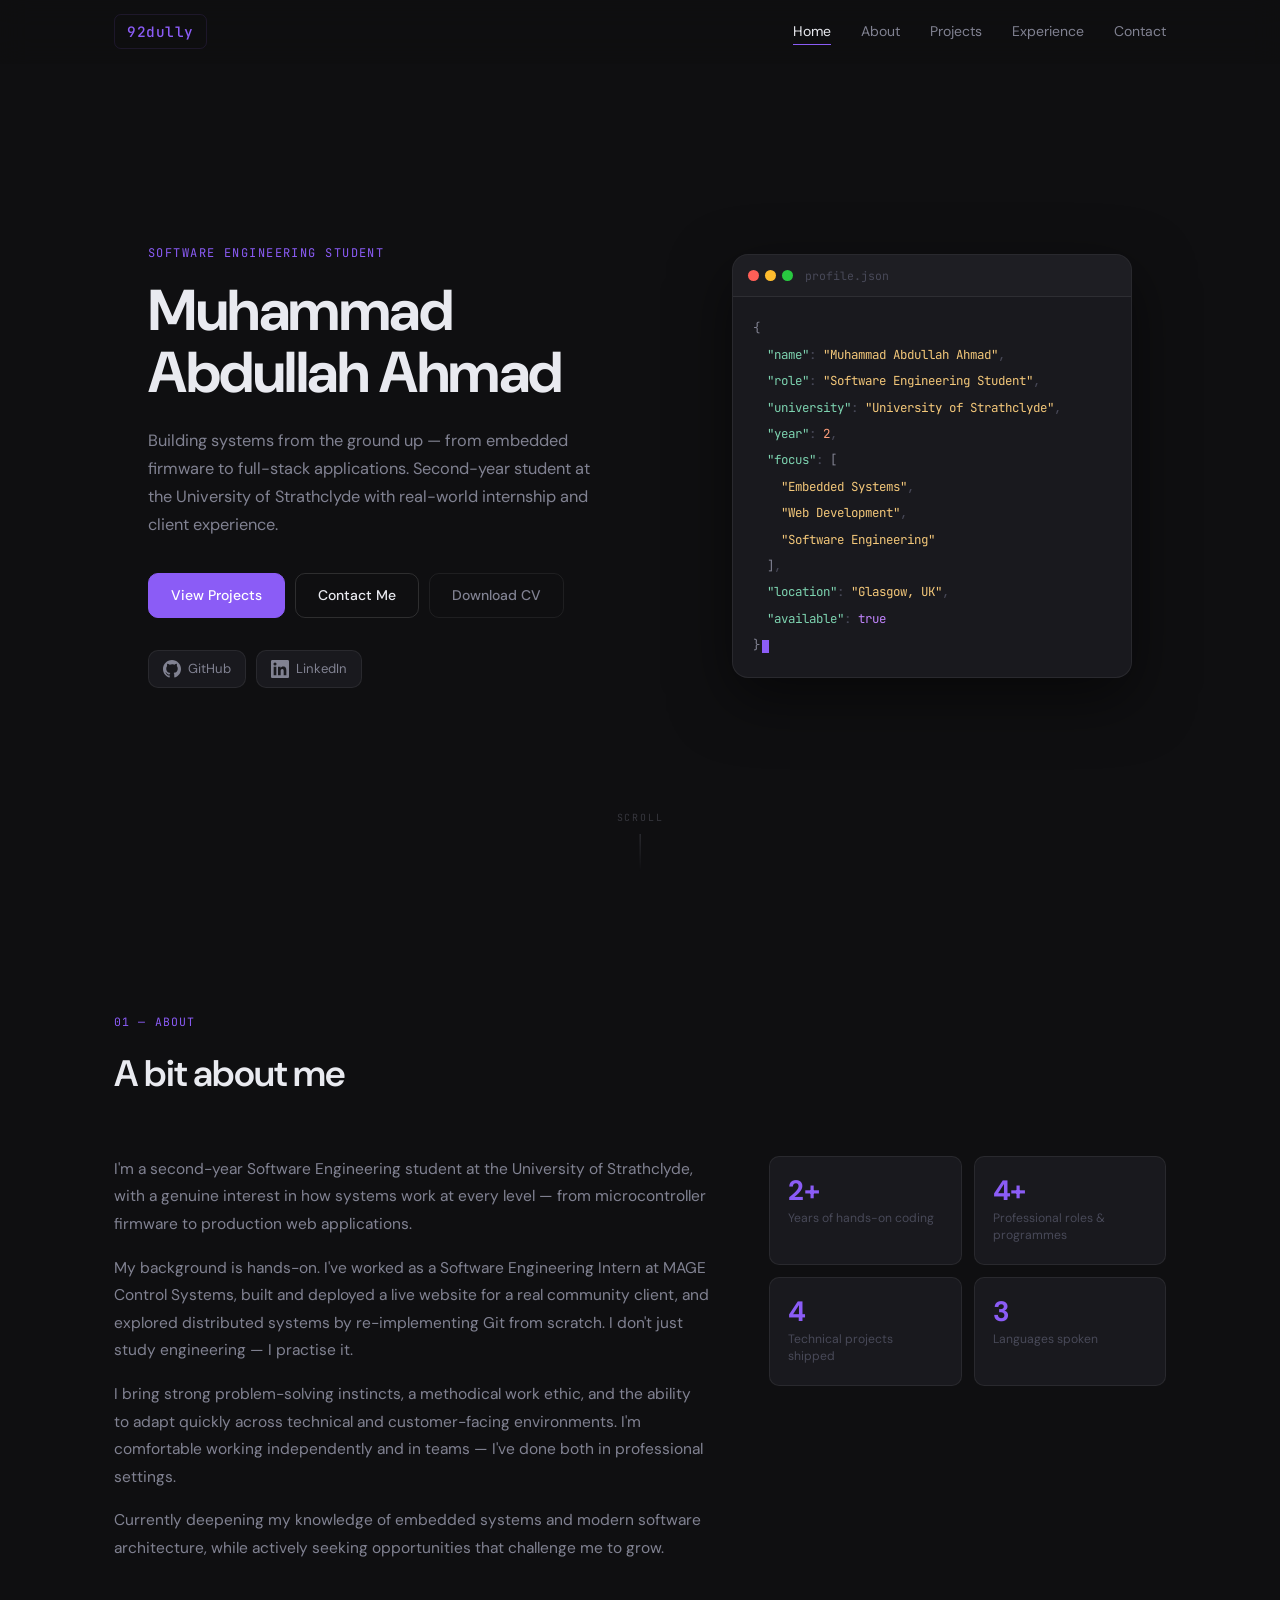
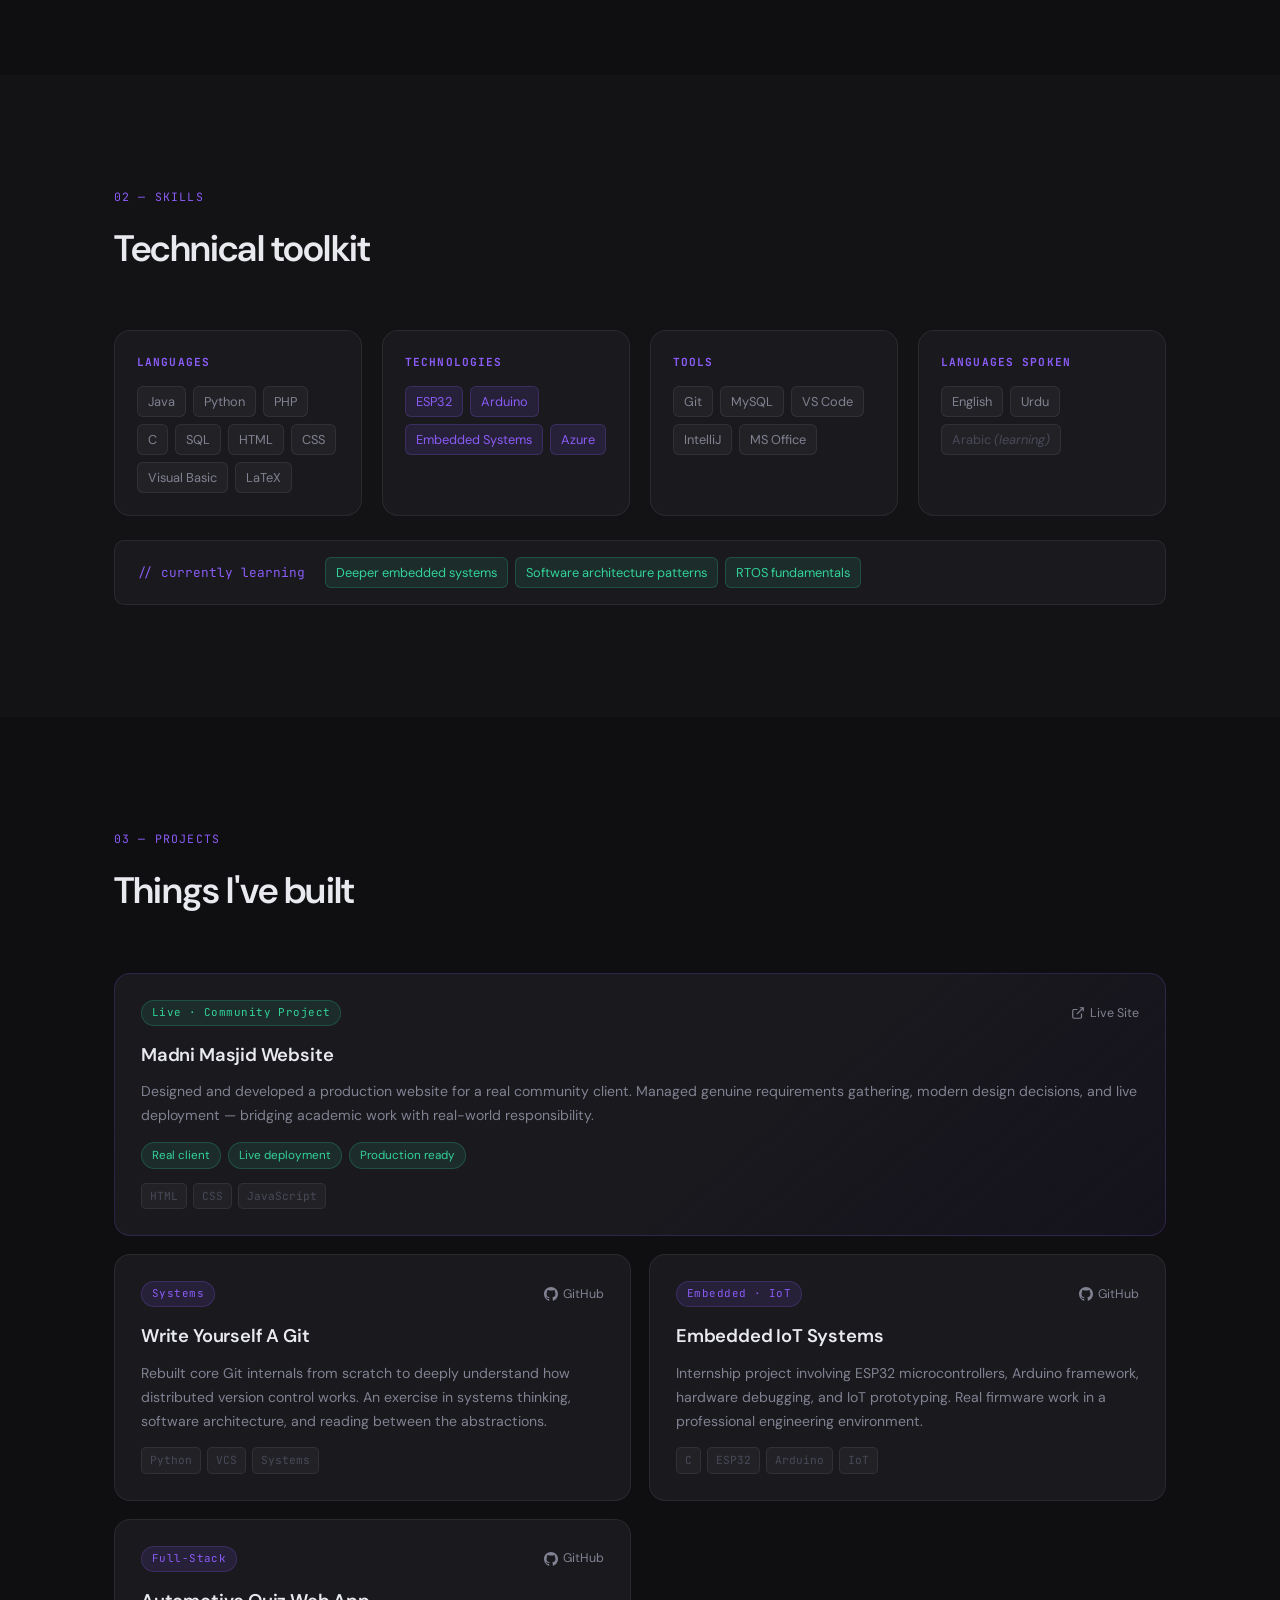
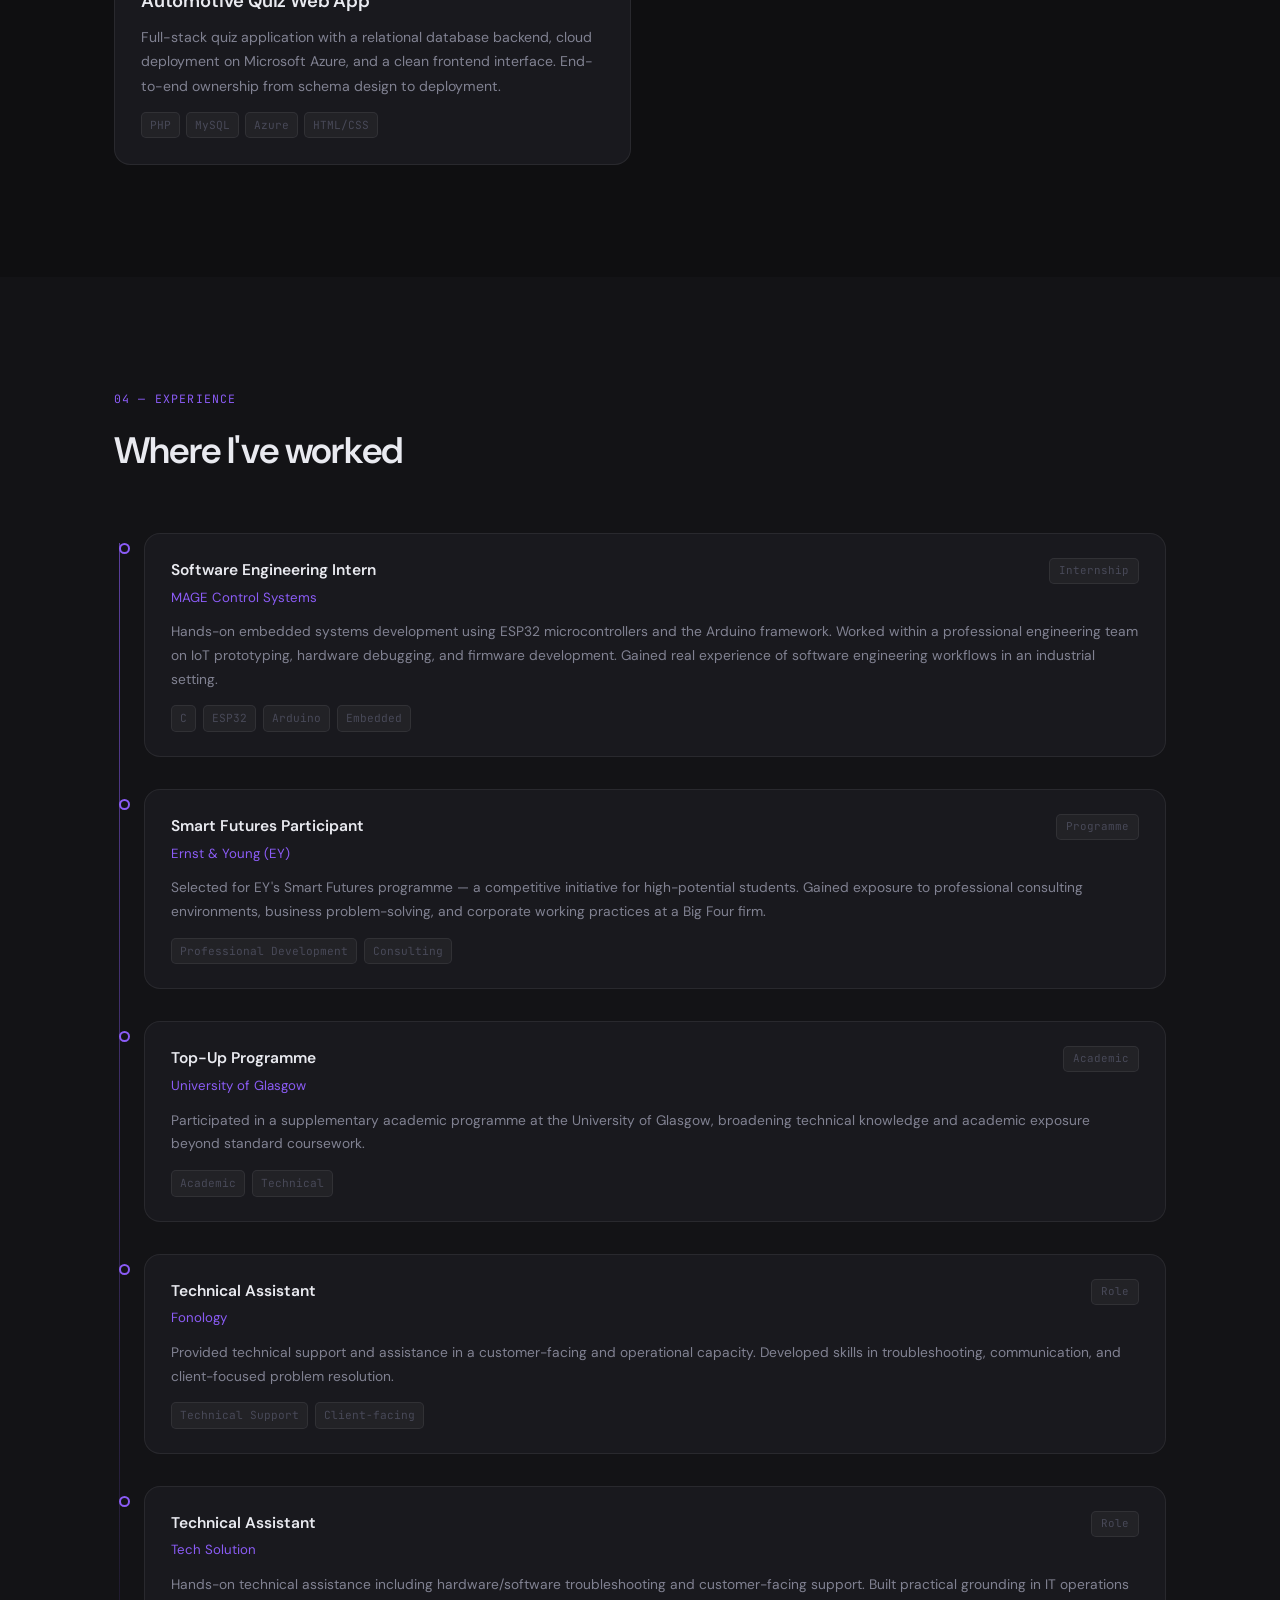
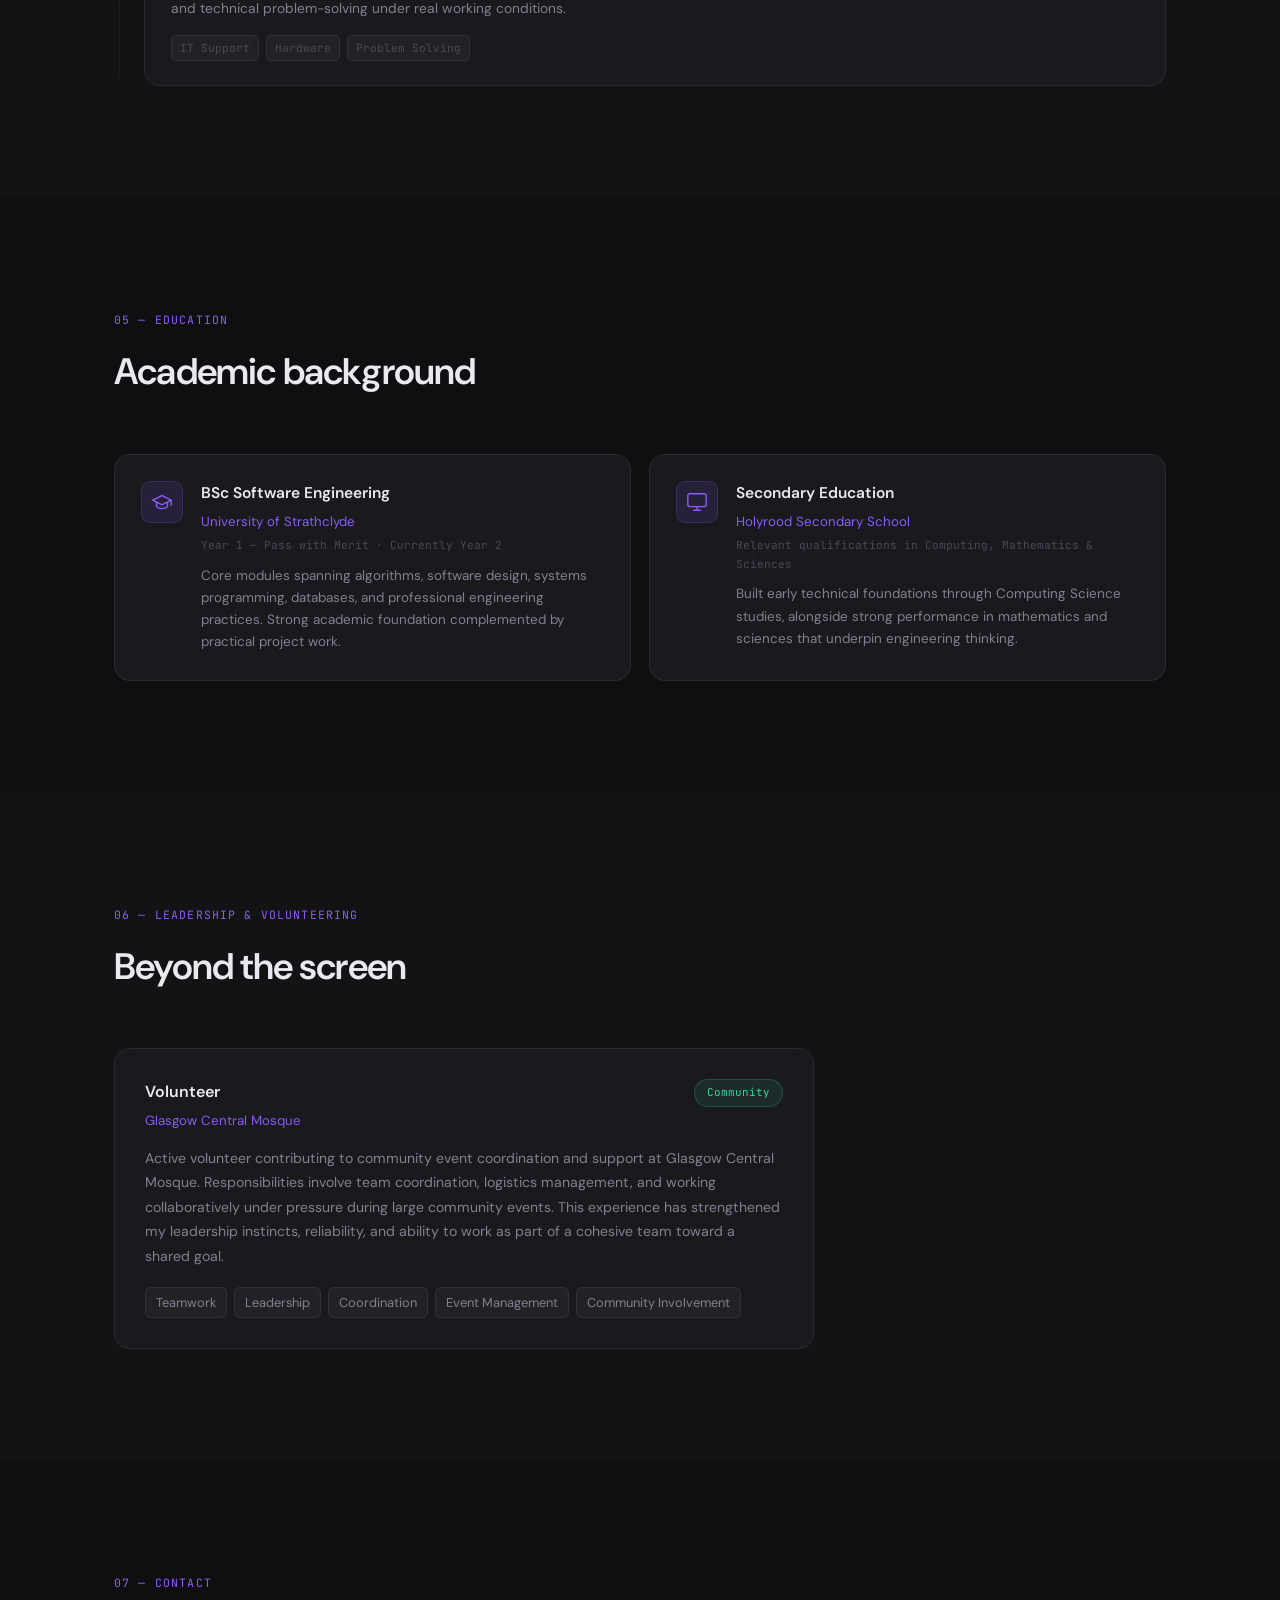
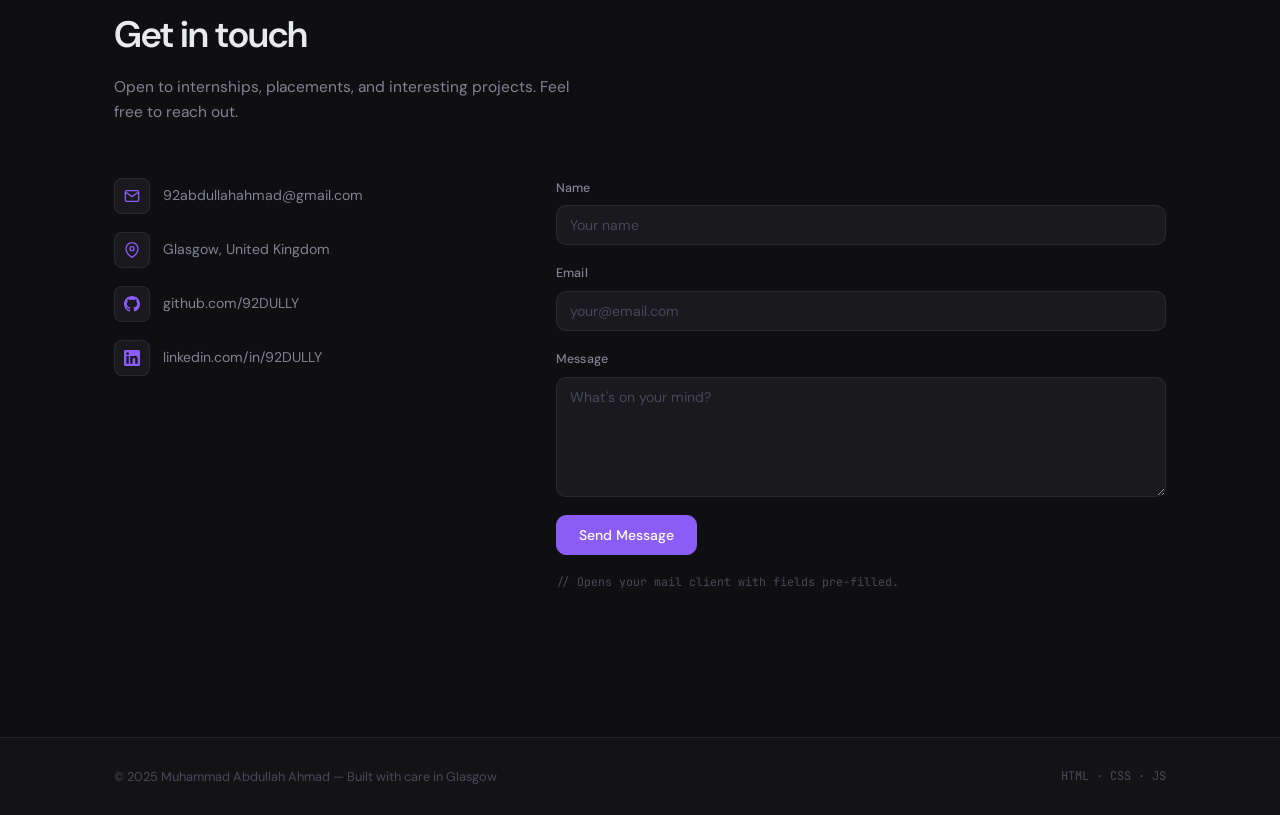
==== commit 36b1043d: "make site more static" ====
--- a/index.html
+++ b/index.html
@@ -3,636 +3,691 @@
 <head>
   <meta charset="UTF-8" />
   <meta name="viewport" content="width=device-width, initial-scale=1.0" />
-  <meta name="description" content="Muhammad Abdullah Ahmad — Software Engineering Student at University of Strathclyde. Hands-on experience in embedded systems, web development, and software engineering." />
+  <meta name="description" content="Muhammad Abdullah Ahmad — Software Engineering Student at University of Strathclyde. Embedded systems, web development, and practical engineering experience." />
   <meta name="keywords" content="software engineering, portfolio, student, Glasgow, embedded systems, web development" />
   <meta name="author" content="Muhammad Abdullah Ahmad" />
   <title>Muhammad Abdullah Ahmad — Software Engineering</title>
 
-  <!-- Fonts -->
+  <!-- Fonts: DM Sans (body) + JetBrains Mono (accents) -->
   <link rel="preconnect" href="https://fonts.googleapis.com" />
   <link rel="preconnect" href="https://fonts.gstatic.com" crossorigin />
-  <link href="https://fonts.googleapis.com/css2?family=Sora:wght@300;400;500;600;700&family=JetBrains+Mono:wght@400;500&display=swap" rel="stylesheet" />
+  <link href="https://fonts.googleapis.com/css2?family=DM+Sans:ital,opsz,wght@0,9..40,300;0,9..40,400;0,9..40,500;0,9..40,600;0,9..40,700;1,9..40,400&family=JetBrains+Mono:wght@400;500&display=swap" rel="stylesheet" />
 
   <link rel="stylesheet" href="style.css" />
 </head>
+
 <body>
 
-  <!-- ===================== NAVBAR ===================== -->
+  <!-- ===================================================
+       NAVBAR
+       =================================================== -->
   <header class="navbar" id="navbar">
-    <div class="nav-container">
-      <a href="#home" class="nav-logo">
-        <span class="logo-mono">MAA</span>
-      </a>
-
-      <nav class="nav-links" id="navLinks" role="navigation" aria-label="Main navigation">
-        <a href="#home" class="nav-link" data-section="home">Home</a>
-        <a href="#about" class="nav-link" data-section="about">About</a>
-        <a href="#projects" class="nav-link" data-section="projects">Projects</a>
-        <a href="#experience" class="nav-link" data-section="experience">Experience</a>
-        <a href="#contact" class="nav-link" data-section="contact">Contact</a>
+    <div class="nav-inner">
+
+      <a href="#home" class="nav-brand" aria-label="Home">92dully</a>
+
+      <!-- Desktop nav -->
+      <nav aria-label="Main navigation">
+        <ul class="nav-links" id="navLinks" role="list">
+          <li><a href="#home"       class="nav-link" data-section="home">Home</a></li>
+          <li><a href="#about"      class="nav-link" data-section="about">About</a></li>
+          <li><a href="#projects"   class="nav-link" data-section="projects">Projects</a></li>
+          <li><a href="#experience" class="nav-link" data-section="experience">Experience</a></li>
+          <li><a href="#contact"    class="nav-link" data-section="contact">Contact</a></li>
+        </ul>
       </nav>
 
-      <button class="hamburger" id="hamburger" aria-label="Toggle menu" aria-expanded="false">
-        <span></span>
-        <span></span>
-        <span></span>
+      <!-- Hamburger (mobile only) -->
+      <button
+        class="hamburger"
+        id="hamburger"
+        aria-label="Toggle navigation menu"
+        aria-expanded="false"
+        aria-controls="navLinks"
+      >
+        <span class="ham-bar"></span>
+        <span class="ham-bar"></span>
+        <span class="ham-bar"></span>
       </button>
+
     </div>
   </header>
 
-  <!-- ===================== HERO ===================== -->
-  <section class="hero" id="home">
-    <div class="hero-container">
-      <div class="hero-content">
-        <p class="hero-label fade-in">Software Engineering Student</p>
-        <h1 class="hero-name fade-in delay-1">Muhammad<br />Abdullah Ahmad</h1>
-        <p class="hero-tagline fade-in delay-2">
-          Building systems from the ground up — from embedded firmware to full-stack applications. 
-          Second-year student at University of Strathclyde with real-world internship and client experience.
-        </p>
-        <div class="hero-actions fade-in delay-3">
-          <a href="#projects" class="btn btn-primary">View Projects</a>
-          <a href="#contact" class="btn btn-secondary">Contact Me</a>
-          <a href="#" class="btn btn-ghost" download>Download CV</a>
-        </div>
-        <div class="hero-socials fade-in delay-4">
-          <a href="https://github.com/92DULLY" target="_blank" rel="noopener noreferrer" class="social-link" aria-label="GitHub">
-            <svg width="20" height="20" viewBox="0 0 24 24" fill="currentColor"><path d="M12 0C5.374 0 0 5.373 0 12c0 5.302 3.438 9.8 8.207 11.387.599.111.793-.261.793-.577v-2.234c-3.338.726-4.033-1.416-4.033-1.416-.546-1.387-1.333-1.756-1.333-1.756-1.089-.745.083-.729.083-.729 1.205.084 1.839 1.237 1.839 1.237 1.07 1.834 2.807 1.304 3.492.997.107-.775.418-1.305.762-1.604-2.665-.305-5.467-1.334-5.467-5.931 0-1.311.469-2.381 1.236-3.221-.124-.303-.535-1.524.117-3.176 0 0 1.008-.322 3.301 1.23A11.509 11.509 0 0 1 12 5.803c1.02.005 2.047.138 3.006.404 2.291-1.552 3.297-1.23 3.297-1.23.653 1.653.242 2.874.118 3.176.77.84 1.235 1.911 1.235 3.221 0 4.609-2.807 5.624-5.479 5.921.43.372.823 1.102.823 2.222v3.293c0 .319.192.694.801.576C20.566 21.797 24 17.3 24 12c0-6.627-5.373-12-12-12z"/></svg>
-          </a>
-          <a href="https://www.linkedin.com/in/92DULLY" target="_blank" rel="noopener noreferrer" class="social-link" aria-label="LinkedIn">
-            <svg width="20" height="20" viewBox="0 0 24 24" fill="currentColor"><path d="M20.447 20.452h-3.554v-5.569c0-1.328-.027-3.037-1.852-3.037-1.853 0-2.136 1.445-2.136 2.939v5.667H9.351V9h3.414v1.561h.046c.477-.9 1.637-1.85 3.37-1.85 3.601 0 4.267 2.37 4.267 5.455v6.286zM5.337 7.433a2.062 2.062 0 0 1-2.063-2.065 2.064 2.064 0 1 1 2.063 2.065zm1.782 13.019H3.555V9h3.564v11.452zM22.225 0H1.771C.792 0 0 .774 0 1.729v20.542C0 23.227.792 24 1.771 24h20.451C23.2 24 24 23.227 24 22.271V1.729C24 .774 23.2 0 22.222 0h.003z"/></svg>
-          </a>
-        </div>
-      </div>
-
-      <div class="hero-visual fade-in delay-2" aria-hidden="true">
-        <div class="terminal-card">
-          <div class="terminal-header">
-            <span class="terminal-dot red"></span>
-            <span class="terminal-dot yellow"></span>
-            <span class="terminal-dot green"></span>
-            <span class="terminal-title">profile.json</span>
-          </div>
-          <div class="terminal-body">
-            <pre><code><span class="json-brace">{</span>
-  <span class="json-key">"name"</span><span class="json-colon">:</span> <span class="json-string">"Muhammad Abdullah Ahmad"</span>,
-  <span class="json-key">"role"</span><span class="json-colon">:</span> <span class="json-string">"Software Engineering Student"</span>,
-  <span class="json-key">"university"</span><span class="json-colon">:</span> <span class="json-string">"University of Strathclyde"</span>,
-  <span class="json-key">"year"</span><span class="json-colon">:</span> <span class="json-number">2</span>,
-  <span class="json-key">"focus"</span><span class="json-colon">:</span> <span class="json-array">[</span>
-    <span class="json-string">"Embedded Systems"</span>,
-    <span class="json-string">"Web Development"</span>,
-    <span class="json-string">"Software Engineering"</span>
-  <span class="json-array">]</span>,
-  <span class="json-key">"location"</span><span class="json-colon">:</span> <span class="json-string">"Glasgow, UK"</span>,
-  <span class="json-key">"available"</span><span class="json-colon">:</span> <span class="json-bool">true</span>
-<span class="json-brace">}</span></code></pre>
-          </div>
-        </div>
-      </div>
-    </div>
-
-    <div class="hero-scroll-hint" aria-hidden="true">
-      <span>scroll</span>
-      <div class="scroll-line"></div>
-    </div>
-  </section>
-
-  <!-- ===================== ABOUT ===================== -->
-  <section class="section" id="about">
-    <div class="container">
-      <div class="section-header">
-        <span class="section-label">01 — About</span>
-        <h2 class="section-title">A bit about me</h2>
-      </div>
-
-      <div class="about-grid">
-        <div class="about-text">
-          <p>
-            I'm a second-year Software Engineering student at the University of Strathclyde, 
-            with a genuine interest in how systems work at every level — from microcontroller 
-            firmware to production web applications.
+  <main>
+
+    <!-- ===================================================
+         HERO
+         =================================================== -->
+    <section class="hero" id="home" aria-label="Introduction">
+      <div class="container hero-layout">
+
+        <!-- Left: text -->
+        <div class="hero-text">
+          <p class="hero-eyebrow">Software Engineering Student</p>
+          <h1 class="hero-name">Muhammad<br />Abdullah Ahmad</h1>
+          <p class="hero-bio">
+            Building systems from the ground up — from embedded firmware
+            to full-stack applications. Second-year student at the University
+            of Strathclyde with real-world internship and client experience.
           </p>
-          <p>
-            My background is hands-on. I've worked as a Software Engineering Intern at 
-            MAGE Control Systems, built and deployed a live website for a real community client, 
-            and explored distributed systems by re-implementing Git from scratch. I don't 
-            just study engineering — I practise it.
-          </p>
-          <p>
-            I bring strong problem-solving instincts, a methodical work ethic, and the ability 
-            to adapt quickly across technical and customer-facing environments. I'm comfortable 
-            working independently and collaborating in teams — I've done both in professional 
-            settings.
-          </p>
-          <p>
-            Currently deepening my knowledge of embedded systems and modern software architecture, 
-            while actively seeking opportunities that challenge me to grow.
-          </p>
-        </div>
-
-        <div class="about-stats">
-          <div class="stat-card">
-            <span class="stat-number">2+</span>
-            <span class="stat-label">Years of hands-on coding</span>
-          </div>
-          <div class="stat-card">
-            <span class="stat-number">4+</span>
-            <span class="stat-label">Professional roles & programmes</span>
-          </div>
-          <div class="stat-card">
-            <span class="stat-number">4</span>
-            <span class="stat-label">Technical projects shipped</span>
-          </div>
-          <div class="stat-card">
-            <span class="stat-number">3</span>
-            <span class="stat-label">Languages spoken</span>
-          </div>
-        </div>
-      </div>
-    </div>
-  </section>
-
-  <!-- ===================== SKILLS ===================== -->
-  <section class="section section-alt" id="skills">
-    <div class="container">
-      <div class="section-header">
-        <span class="section-label">02 — Skills</span>
-        <h2 class="section-title">Technical toolkit</h2>
-      </div>
-
-      <div class="skills-grid">
-
-        <div class="skill-group">
-          <h3 class="skill-group-title">Languages</h3>
-          <div class="skill-tags">
-            <span class="skill-tag">Java</span>
-            <span class="skill-tag">Python</span>
-            <span class="skill-tag">PHP</span>
-            <span class="skill-tag">C</span>
-            <span class="skill-tag">SQL</span>
-            <span class="skill-tag">HTML</span>
-            <span class="skill-tag">CSS</span>
-            <span class="skill-tag">Visual Basic</span>
-            <span class="skill-tag">LaTeX</span>
-          </div>
-        </div>
-
-        <div class="skill-group">
-          <h3 class="skill-group-title">Technologies</h3>
-          <div class="skill-tags">
-            <span class="skill-tag accent">ESP32</span>
-            <span class="skill-tag accent">Arduino</span>
-            <span class="skill-tag accent">Embedded Systems</span>
-            <span class="skill-tag accent">Azure</span>
-          </div>
-        </div>
-
-        <div class="skill-group">
-          <h3 class="skill-group-title">Tools</h3>
-          <div class="skill-tags">
-            <span class="skill-tag">Git</span>
-            <span class="skill-tag">MySQL</span>
-            <span class="skill-tag">VS Code</span>
-            <span class="skill-tag">IntelliJ</span>
-            <span class="skill-tag">MS Office</span>
-          </div>
-        </div>
-
-        <div class="skill-group">
-          <h3 class="skill-group-title">Languages Spoken</h3>
-          <div class="skill-tags">
-            <span class="skill-tag">English</span>
-            <span class="skill-tag">Urdu</span>
-            <span class="skill-tag muted">Arabic <em>(learning)</em></span>
-          </div>
-        </div>
-
-      </div>
-
-      <div class="learning-bar">
-        <span class="learning-label">
-          <span class="mono-accent">// currently learning</span>
-        </span>
-        <div class="learning-tags">
-          <span class="learning-tag">Deeper embedded systems</span>
-          <span class="learning-tag">Software architecture patterns</span>
-          <span class="learning-tag">RTOS fundamentals</span>
-        </div>
-      </div>
-
-    </div>
-  </section>
-
-  <!-- ===================== PROJECTS ===================== -->
-  <section class="section" id="projects">
-    <div class="container">
-      <div class="section-header">
-        <span class="section-label">03 — Projects</span>
-        <h2 class="section-title">Things I've built</h2>
-      </div>
-
-      <div class="projects-grid">
-
-        <!-- Featured Project -->
-        <article class="project-card featured">
-          <div class="project-card-inner">
-            <div class="project-meta">
-              <span class="project-badge">Live · Community Project</span>
-              <div class="project-links">
-                <a href="#" target="_blank" rel="noopener noreferrer" class="project-link" aria-label="View live site">
-                  <svg width="16" height="16" viewBox="0 0 24 24" fill="none" stroke="currentColor" stroke-width="2"><path d="M18 13v6a2 2 0 0 1-2 2H5a2 2 0 0 1-2-2V8a2 2 0 0 1 2-2h6"/><polyline points="15 3 21 3 21 9"/><line x1="10" y1="14" x2="21" y2="3"/></svg>
+
+          <div class="hero-actions">
+            <a href="#projects" class="btn btn-primary">View Projects</a>
+            <a href="#contact"  class="btn btn-outline">Contact Me</a>
+            <a href="cv.pdf"    class="btn btn-ghost" download>Download CV</a>
+          </div>
+
+          <div class="hero-socials">
+            <a href="https://github.com/92DULLY"
+               target="_blank" rel="noopener noreferrer"
+               class="social-btn" aria-label="GitHub profile">
+              <!-- GitHub icon -->
+              <svg width="18" height="18" viewBox="0 0 24 24" fill="currentColor" aria-hidden="true">
+                <path d="M12 0C5.374 0 0 5.373 0 12c0 5.302 3.438 9.8 8.207 11.387.599.111.793-.261.793-.577v-2.234c-3.338.726-4.033-1.416-4.033-1.416-.546-1.387-1.333-1.756-1.333-1.756-1.089-.745.083-.729.083-.729 1.205.084 1.839 1.237 1.839 1.237 1.07 1.834 2.807 1.304 3.492.997.107-.775.418-1.305.762-1.604-2.665-.305-5.467-1.334-5.467-5.931 0-1.311.469-2.381 1.236-3.221-.124-.303-.535-1.524.117-3.176 0 0 1.008-.322 3.301 1.23A11.509 11.509 0 0 1 12 5.803c1.02.005 2.047.138 3.006.404 2.291-1.552 3.297-1.23 3.297-1.23.653 1.653.242 2.874.118 3.176.77.84 1.235 1.911 1.235 3.221 0 4.609-2.807 5.624-5.479 5.921.43.372.823 1.102.823 2.222v3.293c0 .319.192.694.801.576C20.566 21.797 24 17.3 24 12c0-6.627-5.373-12-12-12z"/>
+              </svg>
+              GitHub
+            </a>
+            <a href="https://www.linkedin.com/in/92DULLY"
+               target="_blank" rel="noopener noreferrer"
+               class="social-btn" aria-label="LinkedIn profile">
+              <!-- LinkedIn icon -->
+              <svg width="18" height="18" viewBox="0 0 24 24" fill="currentColor" aria-hidden="true">
+                <path d="M20.447 20.452h-3.554v-5.569c0-1.328-.027-3.037-1.852-3.037-1.853 0-2.136 1.445-2.136 2.939v5.667H9.351V9h3.414v1.561h.046c.477-.9 1.637-1.85 3.37-1.85 3.601 0 4.267 2.37 4.267 5.455v6.286zM5.337 7.433a2.062 2.062 0 0 1-2.063-2.065 2.064 2.064 0 1 1 2.063 2.065zm1.782 13.019H3.555V9h3.564v11.452zM22.225 0H1.771C.792 0 0 .774 0 1.729v20.542C0 23.227.792 24 1.771 24h20.451C23.2 24 24 23.227 24 22.271V1.729C24 .774 23.2 0 22.222 0h.003z"/>
+              </svg>
+              LinkedIn
+            </a>
+          </div>
+        </div>
+
+        <!-- Right: terminal card -->
+        <div class="hero-terminal" aria-hidden="true">
+          <div class="terminal">
+            <div class="terminal-bar">
+              <span class="t-dot t-red"></span>
+              <span class="t-dot t-yellow"></span>
+              <span class="t-dot t-green"></span>
+              <span class="t-filename">profile.json</span>
+            </div>
+            <pre class="terminal-code"><code><span class="j-brace">{</span>
+  <span class="j-key">"name"</span><span class="j-colon">:</span> <span class="j-str">"Muhammad Abdullah Ahmad"</span><span class="j-comma">,</span>
+  <span class="j-key">"role"</span><span class="j-colon">:</span> <span class="j-str">"Software Engineering Student"</span><span class="j-comma">,</span>
+  <span class="j-key">"university"</span><span class="j-colon">:</span> <span class="j-str">"University of Strathclyde"</span><span class="j-comma">,</span>
+  <span class="j-key">"year"</span><span class="j-colon">:</span> <span class="j-num">2</span><span class="j-comma">,</span>
+  <span class="j-key">"focus"</span><span class="j-colon">:</span> <span class="j-brace">[</span>
+    <span class="j-str">"Embedded Systems"</span><span class="j-comma">,</span>
+    <span class="j-str">"Web Development"</span><span class="j-comma">,</span>
+    <span class="j-str">"Software Engineering"</span>
+  <span class="j-brace">]</span><span class="j-comma">,</span>
+  <span class="j-key">"location"</span><span class="j-colon">:</span> <span class="j-str">"Glasgow, UK"</span><span class="j-comma">,</span>
+  <span class="j-key">"available"</span><span class="j-colon">:</span> <span class="j-bool">true</span>
+<span class="j-brace">}</span><span class="terminal-cursor"></span></code></pre>
+          </div>
+        </div>
+
+      </div>
+
+      <!-- Scroll nudge -->
+      <div class="scroll-nudge" aria-hidden="true">
+        <span class="scroll-label">scroll</span>
+        <div class="scroll-line"></div>
+      </div>
+    </section>
+
+    <!-- ===================================================
+         ABOUT
+         =================================================== -->
+    <section class="section" id="about" aria-labelledby="about-heading">
+      <div class="container">
+
+        <div class="section-header">
+          <span class="section-tag">01 — About</span>
+          <h2 class="section-title" id="about-heading">A bit about me</h2>
+        </div>
+
+        <div class="about-grid">
+          <div class="about-prose">
+            <p>
+              I'm a second-year Software Engineering student at the University of
+              Strathclyde, with a genuine interest in how systems work at every
+              level — from microcontroller firmware to production web applications.
+            </p>
+            <p>
+              My background is hands-on. I've worked as a Software Engineering
+              Intern at MAGE Control Systems, built and deployed a live website
+              for a real community client, and explored distributed systems by
+              re-implementing Git from scratch. I don't just study engineering —
+              I practise it.
+            </p>
+            <p>
+              I bring strong problem-solving instincts, a methodical work ethic,
+              and the ability to adapt quickly across technical and customer-facing
+              environments. I'm comfortable working independently and in teams —
+              I've done both in professional settings.
+            </p>
+            <p>
+              Currently deepening my knowledge of embedded systems and modern
+              software architecture, while actively seeking opportunities that
+              challenge me to grow.
+            </p>
+          </div>
+
+          <div class="stats-grid" role="list">
+            <div class="stat-card" role="listitem">
+              <span class="stat-num">2+</span>
+              <span class="stat-lbl">Years of hands-on coding</span>
+            </div>
+            <div class="stat-card" role="listitem">
+              <span class="stat-num">4+</span>
+              <span class="stat-lbl">Professional roles &amp; programmes</span>
+            </div>
+            <div class="stat-card" role="listitem">
+              <span class="stat-num">4</span>
+              <span class="stat-lbl">Technical projects shipped</span>
+            </div>
+            <div class="stat-card" role="listitem">
+              <span class="stat-num">3</span>
+              <span class="stat-lbl">Languages spoken</span>
+            </div>
+          </div>
+        </div>
+
+      </div>
+    </section>
+
+    <!-- ===================================================
+         SKILLS
+         =================================================== -->
+    <section class="section section-alt" id="skills" aria-labelledby="skills-heading">
+      <div class="container">
+
+        <div class="section-header">
+          <span class="section-tag">02 — Skills</span>
+          <h2 class="section-title" id="skills-heading">Technical toolkit</h2>
+        </div>
+
+        <div class="skills-grid">
+
+          <div class="skill-group">
+            <h3 class="skill-group-title">Languages</h3>
+            <ul class="tag-list" role="list">
+              <li class="tag">Java</li>
+              <li class="tag">Python</li>
+              <li class="tag">PHP</li>
+              <li class="tag">C</li>
+              <li class="tag">SQL</li>
+              <li class="tag">HTML</li>
+              <li class="tag">CSS</li>
+              <li class="tag">Visual Basic</li>
+              <li class="tag">LaTeX</li>
+            </ul>
+          </div>
+
+          <div class="skill-group">
+            <h3 class="skill-group-title">Technologies</h3>
+            <ul class="tag-list" role="list">
+              <li class="tag tag-accent">ESP32</li>
+              <li class="tag tag-accent">Arduino</li>
+              <li class="tag tag-accent">Embedded Systems</li>
+              <li class="tag tag-accent">Azure</li>
+            </ul>
+          </div>
+
+          <div class="skill-group">
+            <h3 class="skill-group-title">Tools</h3>
+            <ul class="tag-list" role="list">
+              <li class="tag">Git</li>
+              <li class="tag">MySQL</li>
+              <li class="tag">VS Code</li>
+              <li class="tag">IntelliJ</li>
+              <li class="tag">MS Office</li>
+            </ul>
+          </div>
+
+          <div class="skill-group">
+            <h3 class="skill-group-title">Languages Spoken</h3>
+            <ul class="tag-list" role="list">
+              <li class="tag">English</li>
+              <li class="tag">Urdu</li>
+              <li class="tag tag-dim">Arabic <em>(learning)</em></li>
+            </ul>
+          </div>
+
+        </div>
+
+        <!-- Currently learning strip -->
+        <div class="learning-strip">
+          <span class="mono">// currently learning</span>
+          <ul class="tag-list learning-tags" role="list">
+            <li class="tag tag-green">Deeper embedded systems</li>
+            <li class="tag tag-green">Software architecture patterns</li>
+            <li class="tag tag-green">RTOS fundamentals</li>
+          </ul>
+        </div>
+
+      </div>
+    </section>
+
+    <!-- ===================================================
+         PROJECTS
+         =================================================== -->
+    <section class="section" id="projects" aria-labelledby="projects-heading">
+      <div class="container">
+
+        <div class="section-header">
+          <span class="section-tag">03 — Projects</span>
+          <h2 class="section-title" id="projects-heading">Things I've built</h2>
+        </div>
+
+        <div class="projects-grid">
+
+          <!-- Featured -->
+          <article class="project-card project-featured" aria-label="Madni Masjid Website — featured project">
+            <div class="project-inner">
+              <div class="project-top">
+                <span class="project-badge badge-live">Live · Community Project</span>
+                <a href="madnimasjid.uk" target="_blank" rel="noopener noreferrer" class="project-link-btn" aria-label="View Madni Masjid live site">
+                  <svg width="14" height="14" viewBox="0 0 24 24" fill="none" stroke="currentColor" stroke-width="2" aria-hidden="true"><path d="M18 13v6a2 2 0 0 1-2 2H5a2 2 0 0 1-2-2V8a2 2 0 0 1 2-2h6"/><polyline points="15 3 21 3 21 9"/><line x1="10" y1="14" x2="21" y2="3"/></svg>
                   Live Site
                 </a>
               </div>
-            </div>
-            <h3 class="project-title">Madni Masjid Website</h3>
-            <p class="project-desc">
-              Designed and developed a production website for a real community client. 
-              Managed genuine requirements gathering, modern design decisions, and live 
-              deployment — bridging the gap between academic work and real-world responsibility.
-            </p>
-            <div class="project-highlights">
-              <span class="highlight-item">Real client</span>
-              <span class="highlight-item">Live deployment</span>
-              <span class="highlight-item">Production ready</span>
-            </div>
-            <div class="project-tech">
-              <span class="tech-tag">HTML</span>
-              <span class="tech-tag">CSS</span>
-              <span class="tech-tag">JavaScript</span>
-            </div>
-          </div>
-        </article>
-
-        <!-- Project 2 -->
-        <article class="project-card">
-          <div class="project-card-inner">
-            <div class="project-meta">
-              <span class="project-badge">Systems</span>
-              <div class="project-links">
-                <a href="https://github.com/92dully/wyag" target="_blank" rel="noopener noreferrer" class="project-link" aria-label="View on GitHub">
-                  <svg width="16" height="16" viewBox="0 0 24 24" fill="currentColor"><path d="M12 0C5.374 0 0 5.373 0 12c0 5.302 3.438 9.8 8.207 11.387.599.111.793-.261.793-.577v-2.234c-3.338.726-4.033-1.416-4.033-1.416-.546-1.387-1.333-1.756-1.333-1.756-1.089-.745.083-.729.083-.729 1.205.084 1.839 1.237 1.839 1.237 1.07 1.834 2.807 1.304 3.492.997.107-.775.418-1.305.762-1.604-2.665-.305-5.467-1.334-5.467-5.931 0-1.311.469-2.381 1.236-3.221-.124-.303-.535-1.524.117-3.176 0 0 1.008-.322 3.301 1.23A11.509 11.509 0 0 1 12 5.803c1.02.005 2.047.138 3.006.404 2.291-1.552 3.297-1.23 3.297-1.23.653 1.653.242 2.874.118 3.176.77.84 1.235 1.911 1.235 3.221 0 4.609-2.807 5.624-5.479 5.921.43.372.823 1.102.823 2.222v3.293c0 .319.192.694.801.576C20.566 21.797 24 17.3 24 12c0-6.627-5.373-12-12-12z"/></svg>
+              <h3 class="project-title">Madni Masjid Website</h3>
+              <p class="project-desc">
+                Designed and developed a production website for a real community client.
+                Managed genuine requirements gathering, modern design decisions, and live
+                deployment — bridging academic work with real-world responsibility.
+              </p>
+              <ul class="project-highlights" role="list">
+                <li class="highlight">Real client</li>
+                <li class="highlight">Live deployment</li>
+                <li class="highlight">Production ready</li>
+              </ul>
+              <ul class="tech-list" role="list">
+                <li class="tech-tag">HTML</li>
+                <li class="tech-tag">CSS</li>
+                <li class="tech-tag">JavaScript</li>
+              </ul>
+            </div>
+          </article>
+
+          <!-- wyag -->
+          <article class="project-card" aria-label="Write Yourself A Git project">
+            <div class="project-inner">
+              <div class="project-top">
+                <span class="project-badge">Systems</span>
+                <a href="https://github.com/92dully/wyag" target="_blank" rel="noopener noreferrer" class="project-link-btn" aria-label="View wyag on GitHub">
+                  <svg width="14" height="14" viewBox="0 0 24 24" fill="currentColor" aria-hidden="true"><path d="M12 0C5.374 0 0 5.373 0 12c0 5.302 3.438 9.8 8.207 11.387.599.111.793-.261.793-.577v-2.234c-3.338.726-4.033-1.416-4.033-1.416-.546-1.387-1.333-1.756-1.333-1.756-1.089-.745.083-.729.083-.729 1.205.084 1.839 1.237 1.839 1.237 1.07 1.834 2.807 1.304 3.492.997.107-.775.418-1.305.762-1.604-2.665-.305-5.467-1.334-5.467-5.931 0-1.311.469-2.381 1.236-3.221-.124-.303-.535-1.524.117-3.176 0 0 1.008-.322 3.301 1.23A11.509 11.509 0 0 1 12 5.803c1.02.005 2.047.138 3.006.404 2.291-1.552 3.297-1.23 3.297-1.23.653 1.653.242 2.874.118 3.176.77.84 1.235 1.911 1.235 3.221 0 4.609-2.807 5.624-5.479 5.921.43.372.823 1.102.823 2.222v3.293c0 .319.192.694.801.576C20.566 21.797 24 17.3 24 12c0-6.627-5.373-12-12-12z"/></svg>
                   GitHub
                 </a>
               </div>
-            </div>
-            <h3 class="project-title">Write Yourself A Git</h3>
-            <p class="project-desc">
-              Rebuilt core Git internals from scratch to deeply understand how distributed 
-              version control works. An exercise in systems thinking, software architecture, 
-              and reading between the abstractions.
-            </p>
-            <div class="project-tech">
-              <span class="tech-tag">Python</span>
-              <span class="tech-tag">VCS</span>
-              <span class="tech-tag">Systems</span>
-            </div>
-          </div>
-        </article>
-
-        <!-- Project 3 -->
-        <article class="project-card">
-          <div class="project-card-inner">
-            <div class="project-meta">
-              <span class="project-badge">Embedded · IoT</span>
-              <div class="project-links">
-                <a href="https://github.com/92dully/mage-embedded" target="_blank" rel="noopener noreferrer" class="project-link" aria-label="View on GitHub">
-                  <svg width="16" height="16" viewBox="0 0 24 24" fill="currentColor"><path d="M12 0C5.374 0 0 5.373 0 12c0 5.302 3.438 9.8 8.207 11.387.599.111.793-.261.793-.577v-2.234c-3.338.726-4.033-1.416-4.033-1.416-.546-1.387-1.333-1.756-1.333-1.756-1.089-.745.083-.729.083-.729 1.205.084 1.839 1.237 1.839 1.237 1.07 1.834 2.807 1.304 3.492.997.107-.775.418-1.305.762-1.604-2.665-.305-5.467-1.334-5.467-5.931 0-1.311.469-2.381 1.236-3.221-.124-.303-.535-1.524.117-3.176 0 0 1.008-.322 3.301 1.23A11.509 11.509 0 0 1 12 5.803c1.02.005 2.047.138 3.006.404 2.291-1.552 3.297-1.23 3.297-1.23.653 1.653.242 2.874.118 3.176.77.84 1.235 1.911 1.235 3.221 0 4.609-2.807 5.624-5.479 5.921.43.372.823 1.102.823 2.222v3.293c0 .319.192.694.801.576C20.566 21.797 24 17.3 24 12c0-6.627-5.373-12-12-12z"/></svg>
+              <h3 class="project-title">Write Yourself A Git</h3>
+              <p class="project-desc">
+                Rebuilt core Git internals from scratch to deeply understand how distributed
+                version control works. An exercise in systems thinking, software architecture,
+                and reading between the abstractions.
+              </p>
+              <ul class="tech-list" role="list">
+                <li class="tech-tag">Python</li>
+                <li class="tech-tag">VCS</li>
+                <li class="tech-tag">Systems</li>
+              </ul>
+            </div>
+          </article>
+
+          <!-- Embedded IoT -->
+          <article class="project-card" aria-label="Embedded IoT Systems project">
+            <div class="project-inner">
+              <div class="project-top">
+                <span class="project-badge">Embedded · IoT</span>
+                <a href="https://github.com/92dully/mage-embedded" target="_blank" rel="noopener noreferrer" class="project-link-btn" aria-label="View embedded IoT project on GitHub">
+                  <svg width="14" height="14" viewBox="0 0 24 24" fill="currentColor" aria-hidden="true"><path d="M12 0C5.374 0 0 5.373 0 12c0 5.302 3.438 9.8 8.207 11.387.599.111.793-.261.793-.577v-2.234c-3.338.726-4.033-1.416-4.033-1.416-.546-1.387-1.333-1.756-1.333-1.756-1.089-.745.083-.729.083-.729 1.205.084 1.839 1.237 1.839 1.237 1.07 1.834 2.807 1.304 3.492.997.107-.775.418-1.305.762-1.604-2.665-.305-5.467-1.334-5.467-5.931 0-1.311.469-2.381 1.236-3.221-.124-.303-.535-1.524.117-3.176 0 0 1.008-.322 3.301 1.23A11.509 11.509 0 0 1 12 5.803c1.02.005 2.047.138 3.006.404 2.291-1.552 3.297-1.23 3.297-1.23.653 1.653.242 2.874.118 3.176.77.84 1.235 1.911 1.235 3.221 0 4.609-2.807 5.624-5.479 5.921.43.372.823 1.102.823 2.222v3.293c0 .319.192.694.801.576C20.566 21.797 24 17.3 24 12c0-6.627-5.373-12-12-12z"/></svg>
                   GitHub
                 </a>
               </div>
-            </div>
-            <h3 class="project-title">Embedded IoT Systems</h3>
-            <p class="project-desc">
-              Internship project involving ESP32 microcontrollers, Arduino framework, 
-              hardware debugging, and IoT prototyping. Real firmware work in a 
-              professional engineering environment.
-            </p>
-            <div class="project-tech">
-              <span class="tech-tag">C</span>
-              <span class="tech-tag">ESP32</span>
-              <span class="tech-tag">Arduino</span>
-              <span class="tech-tag">IoT</span>
-            </div>
-          </div>
-        </article>
-
-        <!-- Project 4 -->
-        <article class="project-card">
-          <div class="project-card-inner">
-            <div class="project-meta">
-              <span class="project-badge">Full-Stack</span>
-              <div class="project-links">
-                <a href="https://github.com/92dully/AH-CS-Assignment" target="_blank" rel="noopener noreferrer" class="project-link" aria-label="View on GitHub">
-                  <svg width="16" height="16" viewBox="0 0 24 24" fill="currentColor"><path d="M12 0C5.374 0 0 5.373 0 12c0 5.302 3.438 9.8 8.207 11.387.599.111.793-.261.793-.577v-2.234c-3.338.726-4.033-1.416-4.033-1.416-.546-1.387-1.333-1.756-1.333-1.756-1.089-.745.083-.729.083-.729 1.205.084 1.839 1.237 1.839 1.237 1.07 1.834 2.807 1.304 3.492.997.107-.775.418-1.305.762-1.604-2.665-.305-5.467-1.334-5.467-5.931 0-1.311.469-2.381 1.236-3.221-.124-.303-.535-1.524.117-3.176 0 0 1.008-.322 3.301 1.23A11.509 11.509 0 0 1 12 5.803c1.02.005 2.047.138 3.006.404 2.291-1.552 3.297-1.23 3.297-1.23.653 1.653.242 2.874.118 3.176.77.84 1.235 1.911 1.235 3.221 0 4.609-2.807 5.624-5.479 5.921.43.372.823 1.102.823 2.222v3.293c0 .319.192.694.801.576C20.566 21.797 24 17.3 24 12c0-6.627-5.373-12-12-12z"/></svg>
+              <h3 class="project-title">Embedded IoT Systems</h3>
+              <p class="project-desc">
+                Internship project involving ESP32 microcontrollers, Arduino framework,
+                hardware debugging, and IoT prototyping. Real firmware work in a
+                professional engineering environment.
+              </p>
+              <ul class="tech-list" role="list">
+                <li class="tech-tag">C</li>
+                <li class="tech-tag">ESP32</li>
+                <li class="tech-tag">Arduino</li>
+                <li class="tech-tag">IoT</li>
+              </ul>
+            </div>
+          </article>
+
+          <!-- Automotive Quiz -->
+          <article class="project-card" aria-label="Automotive Quiz Web App project">
+            <div class="project-inner">
+              <div class="project-top">
+                <span class="project-badge">Full-Stack</span>
+                <a href="https://github.com/92dully/AH-CS-Assignment" target="_blank" rel="noopener noreferrer" class="project-link-btn" aria-label="View Automotive Quiz on GitHub">
+                  <svg width="14" height="14" viewBox="0 0 24 24" fill="currentColor" aria-hidden="true"><path d="M12 0C5.374 0 0 5.373 0 12c0 5.302 3.438 9.8 8.207 11.387.599.111.793-.261.793-.577v-2.234c-3.338.726-4.033-1.416-4.033-1.416-.546-1.387-1.333-1.756-1.333-1.756-1.089-.745.083-.729.083-.729 1.205.084 1.839 1.237 1.839 1.237 1.07 1.834 2.807 1.304 3.492.997.107-.775.418-1.305.762-1.604-2.665-.305-5.467-1.334-5.467-5.931 0-1.311.469-2.381 1.236-3.221-.124-.303-.535-1.524.117-3.176 0 0 1.008-.322 3.301 1.23A11.509 11.509 0 0 1 12 5.803c1.02.005 2.047.138 3.006.404 2.291-1.552 3.297-1.23 3.297-1.23.653 1.653.242 2.874.118 3.176.77.84 1.235 1.911 1.235 3.221 0 4.609-2.807 5.624-5.479 5.921.43.372.823 1.102.823 2.222v3.293c0 .319.192.694.801.576C20.566 21.797 24 17.3 24 12c0-6.627-5.373-12-12-12z"/></svg>
                   GitHub
                 </a>
               </div>
-            </div>
-            <h3 class="project-title">Automotive Quiz Web App</h3>
-            <p class="project-desc">
-              Full-stack quiz application with a relational database backend, cloud 
-              deployment on Microsoft Azure, and a clean frontend interface. 
-              End-to-end ownership from schema design to deployment.
-            </p>
-            <div class="project-tech">
-              <span class="tech-tag">PHP</span>
-              <span class="tech-tag">MySQL</span>
-              <span class="tech-tag">Azure</span>
-              <span class="tech-tag">HTML/CSS</span>
-            </div>
-          </div>
+              <h3 class="project-title">Automotive Quiz Web App</h3>
+              <p class="project-desc">
+                Full-stack quiz application with a relational database backend,
+                cloud deployment on Microsoft Azure, and a clean frontend interface.
+                End-to-end ownership from schema design to deployment.
+              </p>
+              <ul class="tech-list" role="list">
+                <li class="tech-tag">PHP</li>
+                <li class="tech-tag">MySQL</li>
+                <li class="tech-tag">Azure</li>
+                <li class="tech-tag">HTML/CSS</li>
+              </ul>
+            </div>
+          </article>
+
+        </div>
+      </div>
+    </section>
+
+    <!-- ===================================================
+         EXPERIENCE
+         =================================================== -->
+    <section class="section section-alt" id="experience" aria-labelledby="exp-heading">
+      <div class="container">
+
+        <div class="section-header">
+          <span class="section-tag">04 — Experience</span>
+          <h2 class="section-title" id="exp-heading">Where I've worked</h2>
+        </div>
+
+        <ol class="timeline" role="list">
+
+          <li class="tl-item">
+            <div class="tl-marker" aria-hidden="true"></div>
+            <article class="tl-card">
+              <header class="tl-header">
+                <div>
+                  <h3 class="tl-title">Software Engineering Intern</h3>
+                  <p class="tl-org">MAGE Control Systems</p>
+                </div>
+                <span class="tl-badge">Internship</span>
+              </header>
+              <p class="tl-desc">
+                Hands-on embedded systems development using ESP32 microcontrollers and
+                the Arduino framework. Worked within a professional engineering team on
+                IoT prototyping, hardware debugging, and firmware development. Gained
+                real experience of software engineering workflows in an industrial setting.
+              </p>
+              <ul class="tag-list" role="list">
+                <li class="tech-tag">C</li>
+                <li class="tech-tag">ESP32</li>
+                <li class="tech-tag">Arduino</li>
+                <li class="tech-tag">Embedded</li>
+              </ul>
+            </article>
+          </li>
+
+          <li class="tl-item">
+            <div class="tl-marker" aria-hidden="true"></div>
+            <article class="tl-card">
+              <header class="tl-header">
+                <div>
+                  <h3 class="tl-title">Smart Futures Participant</h3>
+                  <p class="tl-org">Ernst &amp; Young (EY)</p>
+                </div>
+                <span class="tl-badge">Programme</span>
+              </header>
+              <p class="tl-desc">
+                Selected for EY's Smart Futures programme — a competitive initiative for
+                high-potential students. Gained exposure to professional consulting
+                environments, business problem-solving, and corporate working practices
+                at a Big Four firm.
+              </p>
+              <ul class="tag-list" role="list">
+                <li class="tech-tag">Professional Development</li>
+                <li class="tech-tag">Consulting</li>
+              </ul>
+            </article>
+          </li>
+
+          <li class="tl-item">
+            <div class="tl-marker" aria-hidden="true"></div>
+            <article class="tl-card">
+              <header class="tl-header">
+                <div>
+                  <h3 class="tl-title">Top-Up Programme</h3>
+                  <p class="tl-org">University of Glasgow</p>
+                </div>
+                <span class="tl-badge">Academic</span>
+              </header>
+              <p class="tl-desc">
+                Participated in a supplementary academic programme at the University of
+                Glasgow, broadening technical knowledge and academic exposure beyond
+                standard coursework.
+              </p>
+              <ul class="tag-list" role="list">
+                <li class="tech-tag">Academic</li>
+                <li class="tech-tag">Technical</li>
+              </ul>
+            </article>
+          </li>
+
+          <li class="tl-item">
+            <div class="tl-marker" aria-hidden="true"></div>
+            <article class="tl-card">
+              <header class="tl-header">
+                <div>
+                  <h3 class="tl-title">Technical Assistant</h3>
+                  <p class="tl-org">Fonology</p>
+                </div>
+                <span class="tl-badge">Role</span>
+              </header>
+              <p class="tl-desc">
+                Provided technical support and assistance in a customer-facing and
+                operational capacity. Developed skills in troubleshooting, communication,
+                and client-focused problem resolution.
+              </p>
+              <ul class="tag-list" role="list">
+                <li class="tech-tag">Technical Support</li>
+                <li class="tech-tag">Client-facing</li>
+              </ul>
+            </article>
+          </li>
+
+          <li class="tl-item">
+            <div class="tl-marker" aria-hidden="true"></div>
+            <article class="tl-card">
+              <header class="tl-header">
+                <div>
+                  <h3 class="tl-title">Technical Assistant</h3>
+                  <p class="tl-org">Tech Solution</p>
+                </div>
+                <span class="tl-badge">Role</span>
+              </header>
+              <p class="tl-desc">
+                Hands-on technical assistance including hardware/software troubleshooting
+                and customer-facing support. Built practical grounding in IT operations
+                and technical problem-solving under real working conditions.
+              </p>
+              <ul class="tag-list" role="list">
+                <li class="tech-tag">IT Support</li>
+                <li class="tech-tag">Hardware</li>
+                <li class="tech-tag">Problem Solving</li>
+              </ul>
+            </article>
+          </li>
+
+        </ol>
+      </div>
+    </section>
+
+    <!-- ===================================================
+         EDUCATION
+         =================================================== -->
+    <section class="section" id="education" aria-labelledby="edu-heading">
+      <div class="container">
+
+        <div class="section-header">
+          <span class="section-tag">05 — Education</span>
+          <h2 class="section-title" id="edu-heading">Academic background</h2>
+        </div>
+
+        <div class="edu-grid">
+
+          <article class="edu-card">
+            <div class="edu-icon" aria-hidden="true">
+              <svg width="22" height="22" viewBox="0 0 24 24" fill="none" stroke="currentColor" stroke-width="1.5"><path d="M22 10v6M2 10l10-5 10 5-10 5z"/><path d="M6 12v5c3 3 9 3 12 0v-5"/></svg>
+            </div>
+            <div class="edu-body">
+              <h3 class="edu-title">BSc Software Engineering</h3>
+              <p class="edu-org">University of Strathclyde</p>
+              <p class="edu-meta mono">Year 1 — Pass with Merit · Currently Year 2</p>
+              <p class="edu-desc">
+                Core modules spanning algorithms, software design, systems programming,
+                databases, and professional engineering practices. Strong academic
+                foundation complemented by practical project work.
+              </p>
+            </div>
+          </article>
+
+          <article class="edu-card">
+            <div class="edu-icon" aria-hidden="true">
+              <svg width="22" height="22" viewBox="0 0 24 24" fill="none" stroke="currentColor" stroke-width="1.5"><rect x="2" y="3" width="20" height="14" rx="2"/><path d="M8 21h8M12 17v4"/></svg>
+            </div>
+            <div class="edu-body">
+              <h3 class="edu-title">Secondary Education</h3>
+              <p class="edu-org">Holyrood Secondary School</p>
+              <p class="edu-meta mono">Relevant qualifications in Computing, Mathematics &amp; Sciences</p>
+              <p class="edu-desc">
+                Built early technical foundations through Computing Science studies,
+                alongside strong performance in mathematics and sciences that underpin
+                engineering thinking.
+              </p>
+            </div>
+          </article>
+
+        </div>
+      </div>
+    </section>
+
+    <!-- ===================================================
+         LEADERSHIP & VOLUNTEERING
+         =================================================== -->
+    <section class="section section-alt" id="leadership" aria-labelledby="leadership-heading">
+      <div class="container">
+
+        <div class="section-header">
+          <span class="section-tag">06 — Leadership &amp; Volunteering</span>
+          <h2 class="section-title" id="leadership-heading">Beyond the screen</h2>
+        </div>
+
+        <article class="vol-card">
+          <header class="vol-header">
+            <div>
+              <h3 class="vol-title">Volunteer</h3>
+              <p class="vol-org">Glasgow Central Mosque</p>
+            </div>
+            <span class="badge-green">Community</span>
+          </header>
+          <p class="vol-desc">
+            Active volunteer contributing to community event coordination and support at
+            Glasgow Central Mosque. Responsibilities involve team coordination, logistics
+            management, and working collaboratively under pressure during large community
+            events. This experience has strengthened my leadership instincts, reliability,
+            and ability to work as part of a cohesive team toward a shared goal.
+          </p>
+          <ul class="tag-list" role="list">
+            <li class="tag">Teamwork</li>
+            <li class="tag">Leadership</li>
+            <li class="tag">Coordination</li>
+            <li class="tag">Event Management</li>
+            <li class="tag">Community Involvement</li>
+          </ul>
         </article>
 
       </div>
-    </div>
-  </section>
-
-  <!-- ===================== EXPERIENCE ===================== -->
-  <section class="section section-alt" id="experience">
-    <div class="container">
-      <div class="section-header">
-        <span class="section-label">04 — Experience</span>
-        <h2 class="section-title">Where I've worked</h2>
-      </div>
-
-      <div class="timeline">
-
-        <div class="timeline-item">
-          <div class="timeline-marker"></div>
-          <div class="timeline-content">
-            <div class="timeline-header">
-              <div>
-                <h3 class="timeline-title">Software Engineering Intern</h3>
-                <p class="timeline-org">MAGE Control Systems</p>
-              </div>
-              <span class="timeline-date">Internship</span>
-            </div>
-            <p class="timeline-desc">
-              Hands-on embedded systems development using ESP32 microcontrollers and the 
-              Arduino framework. Worked within a professional engineering team on IoT 
-              prototyping, hardware debugging, and firmware development. Gained real 
-              experience of software engineering workflows in an industrial environment.
-            </p>
-            <div class="timeline-tags">
-              <span class="tl-tag">C</span>
-              <span class="tl-tag">ESP32</span>
-              <span class="tl-tag">Arduino</span>
-              <span class="tl-tag">Embedded</span>
-            </div>
-          </div>
-        </div>
-
-        <div class="timeline-item">
-          <div class="timeline-marker"></div>
-          <div class="timeline-content">
-            <div class="timeline-header">
-              <div>
-                <h3 class="timeline-title">Smart Futures Participant</h3>
-                <p class="timeline-org">Ernst & Young (EY)</p>
-              </div>
-              <span class="timeline-date">Programme</span>
-            </div>
-            <p class="timeline-desc">
-              Selected for EY's Smart Futures programme — a competitive initiative for 
-              high-potential students. Gained exposure to professional consulting environments, 
-              business problem-solving, and corporate working practices at a Big Four firm.
-            </p>
-            <div class="timeline-tags">
-              <span class="tl-tag">Professional Development</span>
-              <span class="tl-tag">Consulting</span>
-            </div>
-          </div>
-        </div>
-
-        <div class="timeline-item">
-          <div class="timeline-marker"></div>
-          <div class="timeline-content">
-            <div class="timeline-header">
-              <div>
-                <h3 class="timeline-title">Top-Up Programme</h3>
-                <p class="timeline-org">University of Glasgow</p>
-              </div>
-              <span class="timeline-date">Academic</span>
-            </div>
-            <p class="timeline-desc">
-              Participated in a supplementary academic programme at the University of 
-              Glasgow, broadening technical knowledge and academic exposure beyond 
-              standard coursework.
-            </p>
-            <div class="timeline-tags">
-              <span class="tl-tag">Academic</span>
-              <span class="tl-tag">Technical</span>
-            </div>
-          </div>
-        </div>
-
-        <div class="timeline-item">
-          <div class="timeline-marker"></div>
-          <div class="timeline-content">
-            <div class="timeline-header">
-              <div>
-                <h3 class="timeline-title">Technical Assistant</h3>
-                <p class="timeline-org">Fonology</p>
-              </div>
-              <span class="timeline-date">Role</span>
-            </div>
-            <p class="timeline-desc">
-              Provided technical support and assistance in a customer-facing and 
-              operational capacity. Developed skills in technical troubleshooting, 
-              communication, and client-focused problem resolution.
-            </p>
-            <div class="timeline-tags">
-              <span class="tl-tag">Technical Support</span>
-              <span class="tl-tag">Client-facing</span>
-            </div>
-          </div>
-        </div>
-
-        <div class="timeline-item">
-          <div class="timeline-marker"></div>
-          <div class="timeline-content">
-            <div class="timeline-header">
-              <div>
-                <h3 class="timeline-title">Technical Assistant</h3>
-                <p class="timeline-org">Tech Solution</p>
-              </div>
-              <span class="timeline-date">Role</span>
-            </div>
-            <p class="timeline-desc">
-              Hands-on technical assistance including hardware, software troubleshooting, 
-              and customer-facing support. Built practical grounding in IT operations 
-              and technical problem-solving under real working conditions.
-            </p>
-            <div class="timeline-tags">
-              <span class="tl-tag">IT Support</span>
-              <span class="tl-tag">Hardware</span>
-              <span class="tl-tag">Problem Solving</span>
-            </div>
-          </div>
-        </div>
-
-      </div>
-    </div>
-  </section>
-
-  <!-- ===================== EDUCATION ===================== -->
-  <section class="section" id="education">
-    <div class="container">
-      <div class="section-header">
-        <span class="section-label">05 — Education</span>
-        <h2 class="section-title">Academic background</h2>
-      </div>
-
-      <div class="education-grid">
-
-        <div class="edu-card">
-          <div class="edu-icon" aria-hidden="true">
-            <svg width="24" height="24" viewBox="0 0 24 24" fill="none" stroke="currentColor" stroke-width="1.5"><path d="M22 10v6M2 10l10-5 10 5-10 5z"/><path d="M6 12v5c3 3 9 3 12 0v-5"/></svg>
-          </div>
-          <div class="edu-content">
-            <h3 class="edu-title">BSc Software Engineering</h3>
-            <p class="edu-org">University of Strathclyde</p>
-            <p class="edu-detail">Year 1 — Pass with Merit · Currently Year 2</p>
-            <p class="edu-desc">
-              Core modules spanning algorithms, software design, systems programming, 
-              databases, and professional engineering practices. Strong academic foundation 
-              complemented by practical project work.
-            </p>
-          </div>
-        </div>
-
-        <div class="edu-card">
-          <div class="edu-icon" aria-hidden="true">
-            <svg width="24" height="24" viewBox="0 0 24 24" fill="none" stroke="currentColor" stroke-width="1.5"><rect x="2" y="3" width="20" height="14" rx="2"/><path d="M8 21h8M12 17v4"/></svg>
-          </div>
-          <div class="edu-content">
-            <h3 class="edu-title">Secondary Education</h3>
-            <p class="edu-org">Holyrood Secondary School</p>
-            <p class="edu-detail">Relevant qualifications in Computing, Mathematics & Sciences</p>
-            <p class="edu-desc">
-              Built early technical foundations through Computing Science studies, 
-              alongside strong performance in mathematics and sciences that underpin 
-              engineering thinking.
-            </p>
-          </div>
-        </div>
-
-      </div>
-    </div>
-  </section>
-
-  <!-- ===================== LEADERSHIP ===================== -->
-  <section class="section section-alt" id="leadership">
-    <div class="container">
-      <div class="section-header">
-        <span class="section-label">06 — Leadership & Volunteering</span>
-        <h2 class="section-title">Beyond the screen</h2>
-      </div>
-
-      <div class="volunteer-card">
-        <div class="volunteer-header">
-          <div>
-            <h3 class="volunteer-title">Volunteer</h3>
-            <p class="volunteer-org">Glasgow Central Mosque</p>
-          </div>
-          <span class="volunteer-badge">Community</span>
-        </div>
-        <p class="volunteer-desc">
-          Active volunteer contributing to community event coordination and support at 
-          Glasgow Central Mosque. Responsibilities involve team coordination, logistics 
-          management, and working collaboratively under pressure during large community 
-          events. This experience has strengthened my leadership instincts, reliability, 
-          and ability to work as part of a cohesive team toward a shared goal.
-        </p>
-        <div class="volunteer-skills">
-          <span class="vol-skill">Teamwork</span>
-          <span class="vol-skill">Leadership</span>
-          <span class="vol-skill">Coordination</span>
-          <span class="vol-skill">Event Management</span>
-          <span class="vol-skill">Community Involvement</span>
-        </div>
-      </div>
-
-    </div>
-  </section>
-
-  <!-- ===================== CONTACT ===================== -->
-  <section class="section" id="contact">
-    <div class="container">
-      <div class="section-header">
-        <span class="section-label">07 — Contact</span>
-        <h2 class="section-title">Get in touch</h2>
-        <p class="section-sub">
-          Open to internships, placements, and interesting projects. 
-          Feel free to reach out.
-        </p>
-      </div>
-
-      <div class="contact-grid">
-
-        <div class="contact-info">
-          <div class="contact-item">
-            <span class="contact-icon" aria-hidden="true">
-              <svg width="18" height="18" viewBox="0 0 24 24" fill="none" stroke="currentColor" stroke-width="2"><path d="M4 4h16c1.1 0 2 .9 2 2v12c0 1.1-.9 2-2 2H4c-1.1 0-2-.9-2-2V6c0-1.1.9-2 2-2z"/><polyline points="22,6 12,13 2,6"/></svg>
-            </span>
-            <a href="mailto:92abdullahahmad@gmail.com" class="contact-link">92abdullahahmad@gmail.com</a>
-          </div>
-          <div class="contact-item">
-            <span class="contact-icon" aria-hidden="true">
-              <svg width="18" height="18" viewBox="0 0 24 24" fill="none" stroke="currentColor" stroke-width="2"><path d="M21 10c0 7-9 13-9 13s-9-6-9-13a9 9 0 0 1 18 0z"/><circle cx="12" cy="10" r="3"/></svg>
-            </span>
-            <span class="contact-text">Glasgow, United Kingdom</span>
-          </div>
-          <div class="contact-item">
-            <span class="contact-icon" aria-hidden="true">
-              <svg width="18" height="18" viewBox="0 0 24 24" fill="currentColor"><path d="M12 0C5.374 0 0 5.373 0 12c0 5.302 3.438 9.8 8.207 11.387.599.111.793-.261.793-.577v-2.234c-3.338.726-4.033-1.416-4.033-1.416-.546-1.387-1.333-1.756-1.333-1.756-1.089-.745.083-.729.083-.729 1.205.084 1.839 1.237 1.839 1.237 1.07 1.834 2.807 1.304 3.492.997.107-.775.418-1.305.762-1.604-2.665-.305-5.467-1.334-5.467-5.931 0-1.311.469-2.381 1.236-3.221-.124-.303-.535-1.524.117-3.176 0 0 1.008-.322 3.301 1.23A11.509 11.509 0 0 1 12 5.803c1.02.005 2.047.138 3.006.404 2.291-1.552 3.297-1.23 3.297-1.23.653 1.653.242 2.874.118 3.176.77.84 1.235 1.911 1.235 3.221 0 4.609-2.807 5.624-5.479 5.921.43.372.823 1.102.823 2.222v3.293c0 .319.192.694.801.576C20.566 21.797 24 17.3 24 12c0-6.627-5.373-12-12-12z"/></svg>
-            </span>
-            <a href="https://github.com/92DULLY" target="_blank" rel="noopener noreferrer" class="contact-link">github.com/92DULLY</a>
-          </div>
-          <div class="contact-item">
-            <span class="contact-icon" aria-hidden="true">
-              <svg width="18" height="18" viewBox="0 0 24 24" fill="currentColor"><path d="M20.447 20.452h-3.554v-5.569c0-1.328-.027-3.037-1.852-3.037-1.853 0-2.136 1.445-2.136 2.939v5.667H9.351V9h3.414v1.561h.046c.477-.9 1.637-1.85 3.37-1.85 3.601 0 4.267 2.37 4.267 5.455v6.286zM5.337 7.433a2.062 2.062 0 0 1-2.063-2.065 2.064 2.064 0 1 1 2.063 2.065zm1.782 13.019H3.555V9h3.564v11.452zM22.225 0H1.771C.792 0 0 .774 0 1.729v20.542C0 23.227.792 24 1.771 24h20.451C23.2 24 24 23.227 24 22.271V1.729C24 .774 23.2 0 22.222 0h.003z"/></svg>
-            </span>
-            <a href="https://www.linkedin.com/in/92DULLY" target="_blank" rel="noopener noreferrer" class="contact-link">linkedin.com/in/92DULLY</a>
-          </div>
-        </div>
-
-        <div class="contact-form-wrapper">
-          <form class="contact-form" id="contactForm" novalidate>
-            <div class="form-group">
-              <label for="name" class="form-label">Name</label>
-              <input type="text" id="name" name="name" class="form-input" placeholder="Your name" required autocomplete="name" />
-            </div>
-            <div class="form-group">
-              <label for="email" class="form-label">Email</label>
-              <input type="email" id="email" name="email" class="form-input" placeholder="your@email.com" required autocomplete="email" />
-            </div>
-            <div class="form-group">
-              <label for="message" class="form-label">Message</label>
-              <textarea id="message" name="message" class="form-input form-textarea" placeholder="What's on your mind?" required rows="5"></textarea>
-            </div>
-            <button type="submit" class="btn btn-primary form-submit">Send Message</button>
-            <p class="form-note">
-              <span class="mono-accent">// </span>Frontend-only form. Opens your mail client or reach me directly.
-            </p>
+    </section>
+
+    <!-- ===================================================
+         CONTACT
+         =================================================== -->
+    <section class="section" id="contact" aria-labelledby="contact-heading">
+      <div class="container">
+
+        <div class="section-header">
+          <span class="section-tag">07 — Contact</span>
+          <h2 class="section-title" id="contact-heading">Get in touch</h2>
+          <p class="section-sub">
+            Open to internships, placements, and interesting projects.
+            Feel free to reach out.
+          </p>
+        </div>
+
+        <div class="contact-grid">
+
+          <!-- Static contact details -->
+          <address class="contact-details">
+            <ul role="list">
+              <li class="contact-item">
+                <span class="contact-icon" aria-hidden="true">
+                  <svg width="16" height="16" viewBox="0 0 24 24" fill="none" stroke="currentColor" stroke-width="2"><path d="M4 4h16c1.1 0 2 .9 2 2v12c0 1.1-.9 2-2 2H4c-1.1 0-2-.9-2-2V6c0-1.1.9-2 2-2z"/><polyline points="22,6 12,13 2,6"/></svg>
+                </span>
+                <a href="mailto:92abdullahahmad@gmail.com" class="contact-link">92abdullahahmad@gmail.com</a>
+              </li>
+              <li class="contact-item">
+                <span class="contact-icon" aria-hidden="true">
+                  <svg width="16" height="16" viewBox="0 0 24 24" fill="none" stroke="currentColor" stroke-width="2"><path d="M21 10c0 7-9 13-9 13s-9-6-9-13a9 9 0 0 1 18 0z"/><circle cx="12" cy="10" r="3"/></svg>
+                </span>
+                <span>Glasgow, United Kingdom</span>
+              </li>
+              <li class="contact-item">
+                <span class="contact-icon" aria-hidden="true">
+                  <svg width="16" height="16" viewBox="0 0 24 24" fill="currentColor"><path d="M12 0C5.374 0 0 5.373 0 12c0 5.302 3.438 9.8 8.207 11.387.599.111.793-.261.793-.577v-2.234c-3.338.726-4.033-1.416-4.033-1.416-.546-1.387-1.333-1.756-1.333-1.756-1.089-.745.083-.729.083-.729 1.205.084 1.839 1.237 1.839 1.237 1.07 1.834 2.807 1.304 3.492.997.107-.775.418-1.305.762-1.604-2.665-.305-5.467-1.334-5.467-5.931 0-1.311.469-2.381 1.236-3.221-.124-.303-.535-1.524.117-3.176 0 0 1.008-.322 3.301 1.23A11.509 11.509 0 0 1 12 5.803c1.02.005 2.047.138 3.006.404 2.291-1.552 3.297-1.23 3.297-1.23.653 1.653.242 2.874.118 3.176.77.84 1.235 1.911 1.235 3.221 0 4.609-2.807 5.624-5.479 5.921.43.372.823 1.102.823 2.222v3.293c0 .319.192.694.801.576C20.566 21.797 24 17.3 24 12c0-6.627-5.373-12-12-12z"/></svg>
+                </span>
+                <a href="https://github.com/92DULLY" target="_blank" rel="noopener noreferrer" class="contact-link">github.com/92DULLY</a>
+              </li>
+              <li class="contact-item">
+                <span class="contact-icon" aria-hidden="true">
+                  <svg width="16" height="16" viewBox="0 0 24 24" fill="currentColor"><path d="M20.447 20.452h-3.554v-5.569c0-1.328-.027-3.037-1.852-3.037-1.853 0-2.136 1.445-2.136 2.939v5.667H9.351V9h3.414v1.561h.046c.477-.9 1.637-1.85 3.37-1.85 3.601 0 4.267 2.37 4.267 5.455v6.286zM5.337 7.433a2.062 2.062 0 0 1-2.063-2.065 2.064 2.064 0 1 1 2.063 2.065zm1.782 13.019H3.555V9h3.564v11.452zM22.225 0H1.771C.792 0 0 .774 0 1.729v20.542C0 23.227.792 24 1.771 24h20.451C23.2 24 24 23.227 24 22.271V1.729C24 .774 23.2 0 22.222 0h.003z"/></svg>
+                </span>
+                <a href="https://www.linkedin.com/in/92DULLY" target="_blank" rel="noopener noreferrer" class="contact-link">linkedin.com/in/92DULLY</a>
+              </li>
+            </ul>
+          </address>
+
+          <!-- Contact form (frontend only — opens mail client) -->
+          <form class="contact-form" id="contactForm" novalidate aria-label="Contact form">
+            <div class="field">
+              <label for="cf-name" class="field-label">Name</label>
+              <input type="text" id="cf-name" name="name" class="field-input"
+                     placeholder="Your name" required autocomplete="name" />
+            </div>
+            <div class="field">
+              <label for="cf-email" class="field-label">Email</label>
+              <input type="email" id="cf-email" name="email" class="field-input"
+                     placeholder="your@email.com" required autocomplete="email" />
+            </div>
+            <div class="field">
+              <label for="cf-msg" class="field-label">Message</label>
+              <textarea id="cf-msg" name="message" class="field-input field-textarea"
+                        placeholder="What's on your mind?" required rows="5"></textarea>
+            </div>
+            <button type="submit" class="btn btn-primary">Send Message</button>
+            <p class="form-note mono">// Opens your mail client with fields pre-filled.</p>
+            <p class="form-feedback" id="formFeedback" role="alert" aria-live="polite"></p>
           </form>
-        </div>
-
-      </div>
-    </div>
-  </section>
-
-  <!-- ===================== FOOTER ===================== -->
+
+        </div>
+      </div>
+    </section>
+
+  </main>
+
+  <!-- ===================================================
+       FOOTER
+       =================================================== -->
   <footer class="footer">
     <div class="container footer-inner">
-      <p class="footer-copy">
-        &copy; 2025 Muhammad Abdullah Ahmad · Built with care in Glasgow
-      </p>
-      <p class="footer-built">
-        <span class="mono-accent">HTML · CSS · JS</span>
-      </p>
+      <p class="footer-copy">&copy; 2025 Muhammad Abdullah Ahmad &mdash; Built with care in Glasgow</p>
+      <p class="footer-stack mono">HTML &middot; CSS &middot; JS</p>
     </div>
   </footer>
 
--- a/style.css
+++ b/style.css
@@ -1,242 +1,273 @@
-/* ============================================================
+/* ================================================================
    Muhammad Abdullah Ahmad — Portfolio Stylesheet
-   Dark engineering aesthetic · Sora + JetBrains Mono
-   ============================================================ */
-
-/* ---- CSS Variables ---- */
+   Static-first · CSS-only animations · Purple accent palette
+   DM Sans (body) · JetBrains Mono (accents)
+   ================================================================ */
+
+
+/* ----------------------------------------------------------------
+   0. CSS CUSTOM PROPERTIES
+   All colours, spacing, radii and typography in one place.
+   Edit here to restyle the whole site.
+   ---------------------------------------------------------------- */
 :root {
-  /* Colours */
-  --bg:           #0f1117;
-  --bg-alt:       #13161e;
-  --bg-card:      #181c26;
-  --bg-card-hover:#1e2332;
+  /* --- Backgrounds --- */
+  --bg:           #0f0f11;   /* deepest layer          */
+  --bg-alt:       #131316;   /* section alternates     */
+  --bg-card:      #19191e;   /* cards / panels         */
+  --bg-card-h:    #1f1f26;   /* card hover state       */
+
+  /* --- Borders --- */
   --border:       rgba(255,255,255,0.07);
-  --border-hover: rgba(255,255,255,0.14);
-
-  --text:         #e8eaf0;
-  --text-muted:   #7a7f92;
-  --text-subtle:  #4a4f62;
-
-  --accent:       #5b8dee;
-  --accent-dim:   rgba(91,141,238,0.12);
-  --accent-glow:  rgba(91,141,238,0.2);
-
-  --success:      #3ecf8e;
-
-  /* Typography */
-  --font-body:    'Sora', sans-serif;
-  --font-mono:    'JetBrains Mono', monospace;
-
-  /* Spacing */
-  --section-gap:  120px;
-  --container:    1100px;
-
-  /* Radius */
-  --radius:       10px;
-  --radius-lg:    16px;
-
-  /* Transitions */
-  --transition:   0.25s ease;
-}
-
-/* ---- Reset ---- */
-*, *::before, *::after { box-sizing: border-box; margin: 0; padding: 0; }
-
-html { scroll-behavior: smooth; font-size: 16px; }
+  --border-h:     rgba(255,255,255,0.13);
+
+  /* --- Text --- */
+  --text:         #e9eaf0;
+  --text-muted:   #818292;
+  --text-subtle:  #484958;
+
+  /* --- Accent (sophisticated deep-violet / indigo) --- */
+  --accent:       #8b5cf6;   /* core purple            */
+  --accent-dim:   rgba(139,92,246,0.12);
+  --accent-glow:  rgba(139,92,246,0.22);
+  --accent-mid:   #7c3aed;   /* slightly deeper hover  */
+
+  /* --- Semantic greens (currently learning / live badges) --- */
+  --green:        #34d399;
+  --green-dim:    rgba(52,211,153,0.10);
+  --green-border: rgba(52,211,153,0.22);
+
+  /* --- Typography --- */
+  --font:         'DM Sans',       sans-serif;
+  --mono:         'JetBrains Mono', monospace;
+
+  /* --- Layout --- */
+  --max-w:        1100px;
+  --section-py:   112px;
+  --nav-h:        64px;
+
+  /* --- Radius --- */
+  --r:            10px;
+  --r-lg:         16px;
+
+  /* --- Easing --- */
+  --ease:         0.22s ease;
+}
+
+
+/* ----------------------------------------------------------------
+   1. RESET & BASE
+   ---------------------------------------------------------------- */
+*,
+*::before,
+*::after { box-sizing: border-box; margin: 0; padding: 0; }
+
+html {
+  scroll-behavior: smooth;           /* CSS smooth scroll — no JS */
+  scroll-padding-top: var(--nav-h);  /* offset for fixed navbar  */
+  font-size: 16px;
+}
 
 body {
   background-color: var(--bg);
   color: var(--text);
-  font-family: var(--font-body);
+  font-family: var(--font);
   line-height: 1.65;
   -webkit-font-smoothing: antialiased;
   overflow-x: hidden;
 }
 
-img { max-width: 100%; display: block; }
-a { text-decoration: none; color: inherit; }
-ul { list-style: none; }
-
-/* ---- Utility ---- */
+img    { max-width: 100%; display: block; }
+a      { text-decoration: none; color: inherit; }
+ul, ol { list-style: none; }
+address { font-style: normal; }
+
+/* ----------------------------------------------------------------
+   2. UTILITY CLASSES
+   ---------------------------------------------------------------- */
 .container {
-  max-width: var(--container);
+  max-width: var(--max-w);
   margin: 0 auto;
   padding: 0 24px;
 }
 
-.mono-accent {
-  font-family: var(--font-mono);
-  font-size: 0.8em;
-  color: var(--accent);
-}
-
-/* ---- Fade-in Animations ---- */
-.fade-in {
-  opacity: 0;
-  transform: translateY(20px);
-  animation: fadeUp 0.7s ease forwards;
-}
-.delay-1 { animation-delay: 0.15s; }
-.delay-2 { animation-delay: 0.3s; }
-.delay-3 { animation-delay: 0.45s; }
-.delay-4 { animation-delay: 0.6s; }
-
+.mono { font-family: var(--mono); font-size: 0.8em; }
+
+
+/* ----------------------------------------------------------------
+   3. PAGE-LOAD FADE-IN (CSS-only, no JS)
+   Hero elements stagger in with animation-delay.
+   ---------------------------------------------------------------- */
 @keyframes fadeUp {
-  to { opacity: 1; transform: translateY(0); }
-}
-
-/* Scroll-triggered fade */
-.reveal {
-  opacity: 0;
-  transform: translateY(28px);
-  transition: opacity 0.6s ease, transform 0.6s ease;
-}
-.reveal.visible {
-  opacity: 1;
-  transform: translateY(0);
-}
-
-/* ============================================================
-   NAVBAR
-   ============================================================ */
+  from { opacity: 0; transform: translateY(18px); }
+  to   { opacity: 1; transform: translateY(0);    }
+}
+
+/* Applied directly to hero children */
+.hero-eyebrow,
+.hero-name,
+.hero-bio,
+.hero-actions,
+.hero-socials,
+.hero-terminal {
+  animation: fadeUp 0.65s ease both;
+}
+.hero-eyebrow  { animation-delay: 0.05s; }
+.hero-name     { animation-delay: 0.15s; }
+.hero-bio      { animation-delay: 0.25s; }
+.hero-actions  { animation-delay: 0.35s; }
+.hero-socials  { animation-delay: 0.45s; }
+.hero-terminal { animation-delay: 0.25s; }
+
+
+/* ----------------------------------------------------------------
+   4. NAVBAR
+   ---------------------------------------------------------------- */
 .navbar {
   position: fixed;
-  top: 0; left: 0; right: 0;
-  z-index: 100;
-  padding: 0;
-  background: rgba(15,17,23,0.85);
-  backdrop-filter: blur(12px);
-  -webkit-backdrop-filter: blur(12px);
+  inset: 0 0 auto 0;
+  z-index: 200;
+  height: var(--nav-h);
+  background: rgba(15,15,17,0.82);
+  backdrop-filter: blur(14px);
+  -webkit-backdrop-filter: blur(14px);
   border-bottom: 1px solid transparent;
-  transition: border-color var(--transition), padding var(--transition);
-}
-.navbar.scrolled {
-  border-bottom-color: var(--border);
-}
-
-.nav-container {
-  max-width: var(--container);
+  transition: border-color var(--ease);
+}
+
+/* JS adds .scrolled — border appears on scroll */
+.navbar.scrolled { border-bottom-color: var(--border); }
+
+.nav-inner {
+  max-width: var(--max-w);
   margin: 0 auto;
   padding: 0 24px;
-  height: 64px;
+  height: 100%;
   display: flex;
   align-items: center;
   justify-content: space-between;
-}
-
-.nav-logo {
-  display: flex;
-  align-items: center;
-  gap: 8px;
-}
-.logo-mono {
-  font-family: var(--font-mono);
+  gap: 24px;
+}
+
+/* Brand */
+.nav-brand {
+  font-family: var(--mono);
   font-size: 0.9rem;
   font-weight: 500;
   color: var(--accent);
-  letter-spacing: 0.08em;
-  padding: 4px 10px;
+  letter-spacing: 0.04em;
+  padding: 5px 12px;
   border: 1px solid var(--accent-dim);
-  border-radius: 6px;
-  transition: background var(--transition);
-}
-.logo-mono:hover { background: var(--accent-dim); }
-
-.nav-links {
-  display: flex;
-  align-items: center;
-  gap: 32px;
-}
+  border-radius: 7px;
+  background: transparent;
+  transition: background var(--ease), border-color var(--ease);
+}
+.nav-brand:hover {
+  background: var(--accent-dim);
+  border-color: rgba(139,92,246,0.3);
+}
+
+/* Nav links */
+nav ul { display: flex; gap: 30px; }
+
 .nav-link {
   font-size: 0.875rem;
-  font-weight: 400;
-  color: var(--text-muted);
-  transition: color var(--transition);
+  color: var(--text-muted);
   position: relative;
+  padding-bottom: 2px;
+  transition: color var(--ease);
 }
 .nav-link::after {
   content: '';
   position: absolute;
-  bottom: -4px; left: 0; right: 0;
+  bottom: -3px; left: 0; right: 0;
   height: 1px;
   background: var(--accent);
   transform: scaleX(0);
-  transition: transform var(--transition);
-}
-.nav-link:hover,
-.nav-link.active {
-  color: var(--text);
-}
-.nav-link.active::after,
-.nav-link:hover::after {
-  transform: scaleX(1);
-}
-
-/* Hamburger */
+  transform-origin: left;
+  transition: transform var(--ease);
+}
+.nav-link:hover          { color: var(--text); }
+.nav-link:hover::after,
+.nav-link.active::after  { transform: scaleX(1); }
+.nav-link.active         { color: var(--text); }
+
+/* Hamburger button */
 .hamburger {
   display: none;
   flex-direction: column;
   justify-content: center;
-  align-items: center;
   gap: 5px;
   width: 36px;
   height: 36px;
   background: none;
   border: none;
   cursor: pointer;
-  padding: 4px;
-  border-radius: 6px;
-  transition: background var(--transition);
+  padding: 5px;
+  border-radius: 7px;
+  transition: background var(--ease);
 }
 .hamburger:hover { background: var(--bg-card); }
-.hamburger span {
+
+.ham-bar {
   display: block;
   width: 22px;
   height: 1.5px;
   background: var(--text-muted);
   border-radius: 2px;
-  transition: transform var(--transition), opacity var(--transition);
-}
-.hamburger.open span:nth-child(1) { transform: translateY(6.5px) rotate(45deg); }
-.hamburger.open span:nth-child(2) { opacity: 0; }
-.hamburger.open span:nth-child(3) { transform: translateY(-6.5px) rotate(-45deg); }
-
-/* ============================================================
-   BUTTONS
-   ============================================================ */
+  transition: transform var(--ease), opacity var(--ease), background var(--ease);
+}
+
+/* Animated state */
+.hamburger[aria-expanded="true"] .ham-bar:nth-child(1) { transform: translateY(6.5px) rotate(45deg);  }
+.hamburger[aria-expanded="true"] .ham-bar:nth-child(2) { opacity: 0; }
+.hamburger[aria-expanded="true"] .ham-bar:nth-child(3) { transform: translateY(-6.5px) rotate(-45deg); }
+.hamburger[aria-expanded="true"] .ham-bar             { background: var(--accent); }
+
+
+/* ----------------------------------------------------------------
+   5. BUTTONS
+   ---------------------------------------------------------------- */
 .btn {
   display: inline-flex;
   align-items: center;
-  gap: 8px;
+  gap: 7px;
   padding: 10px 22px;
-  font-family: var(--font-body);
+  font-family: var(--font);
   font-size: 0.875rem;
   font-weight: 500;
-  border-radius: var(--radius);
+  border-radius: var(--r);
   border: 1px solid transparent;
   cursor: pointer;
-  transition: background var(--transition), border-color var(--transition), color var(--transition), box-shadow var(--transition);
   white-space: nowrap;
-}
+  transition: background var(--ease), border-color var(--ease),
+              color var(--ease), box-shadow var(--ease), transform var(--ease);
+}
+.btn:hover { transform: translateY(-1px); }
+.btn:active { transform: translateY(0); }
+
 .btn-primary {
   background: var(--accent);
   color: #fff;
   border-color: var(--accent);
 }
 .btn-primary:hover {
-  background: #4a7de0;
-  box-shadow: 0 0 24px var(--accent-glow);
-}
-.btn-secondary {
+  background: var(--accent-mid);
+  border-color: var(--accent-mid);
+  box-shadow: 0 0 28px var(--accent-glow);
+}
+
+.btn-outline {
   background: transparent;
   color: var(--text);
-  border-color: var(--border-hover);
-}
-.btn-secondary:hover {
-  background: var(--bg-card);
+  border-color: var(--border-h);
+}
+.btn-outline:hover {
   border-color: var(--accent);
   color: var(--accent);
-}
+  background: var(--accent-dim);
+}
+
 .btn-ghost {
   background: transparent;
   color: var(--text-muted);
@@ -244,743 +275,764 @@
 }
 .btn-ghost:hover {
   color: var(--text);
-  border-color: var(--border-hover);
+  border-color: var(--border-h);
   background: var(--bg-card);
 }
 
-/* ============================================================
-   HERO
-   ============================================================ */
+
+/* ----------------------------------------------------------------
+   6. HERO
+   ---------------------------------------------------------------- */
 .hero {
   min-height: 100vh;
   display: flex;
   flex-direction: column;
   justify-content: center;
-  padding: 120px 0 80px;
+  padding: calc(var(--nav-h) + 48px) 0 80px;
   position: relative;
 }
 
-.hero-container {
-  max-width: var(--container);
-  margin: 0 auto;
-  padding: 0 24px;
+.hero-layout {
   display: grid;
   grid-template-columns: 1fr 1fr;
   gap: 64px;
   align-items: center;
 }
 
-.hero-label {
-  font-family: var(--font-mono);
-  font-size: 0.8rem;
+/* --- Text side --- */
+.hero-eyebrow {
+  font-family: var(--mono);
+  font-size: 0.75rem;
+  color: var(--accent);
+  letter-spacing: 0.12em;
+  text-transform: uppercase;
+  margin-bottom: 16px;
+}
+
+.hero-name {
+  font-size: clamp(2.2rem, 5vw, 3.6rem);
+  font-weight: 700;
+  line-height: 1.08;
+  letter-spacing: -0.025em;
+  color: var(--text);
+  margin-bottom: 22px;
+}
+
+.hero-bio {
+  font-size: 1.02rem;
+  color: var(--text-muted);
+  line-height: 1.72;
+  max-width: 460px;
+  margin-bottom: 34px;
+}
+
+.hero-actions {
+  display: flex;
+  flex-wrap: wrap;
+  gap: 10px;
+  margin-bottom: 32px;
+}
+
+.hero-socials {
+  display: flex;
+  gap: 10px;
+}
+
+.social-btn {
+  display: inline-flex;
+  align-items: center;
+  gap: 7px;
+  padding: 7px 14px;
+  font-size: 0.82rem;
+  color: var(--text-muted);
+  background: var(--bg-card);
+  border: 1px solid var(--border);
+  border-radius: var(--r);
+  transition: color var(--ease), border-color var(--ease),
+              background var(--ease), transform var(--ease);
+}
+.social-btn:hover {
+  color: var(--accent);
+  border-color: rgba(139,92,246,0.4);
+  background: var(--accent-dim);
+  transform: translateY(-1px);
+}
+
+/* --- Terminal card --- */
+.hero-terminal { display: flex; justify-content: flex-end; }
+
+.terminal {
+  width: 100%;
+  max-width: 400px;
+  background: var(--bg-card);
+  border: 1px solid var(--border);
+  border-radius: var(--r-lg);
+  overflow: hidden;
+  box-shadow: 0 20px 60px rgba(0,0,0,0.5);
+}
+.terminal-bar {
+  display: flex;
+  align-items: center;
+  gap: 6px;
+  padding: 11px 15px;
+  background: rgba(255,255,255,0.025);
+  border-bottom: 1px solid var(--border);
+}
+.t-dot {
+  width: 11px; height: 11px;
+  border-radius: 50%;
+}
+.t-red    { background: #ff5f57; }
+.t-yellow { background: #febc2e; }
+.t-green  { background: #28c840; }
+.t-filename {
+  font-family: var(--mono);
+  font-size: 0.72rem;
+  color: var(--text-subtle);
+  margin-left: 6px;
+}
+.terminal-code {
+  padding: 18px 20px;
+  margin: 0;
+  overflow: auto;
+}
+.terminal-code code {
+  font-family: var(--mono);
+  font-size: 0.78rem;
+  line-height: 1.85;
+}
+
+/* JSON syntax colours */
+.j-brace  { color: var(--text-muted); }
+.j-key    { color: #7dd3b0; }
+.j-colon  { color: var(--text-subtle); }
+.j-comma  { color: var(--text-subtle); }
+.j-str    { color: #f4c87a; }
+.j-num    { color: #ff9e7a; }
+.j-bool   { color: #c084fc; }
+
+/* Blinking cursor — pure CSS */
+.terminal-cursor {
+  display: inline-block;
+  width: 7px;
+  height: 13px;
+  background: var(--accent);
+  vertical-align: text-bottom;
+  margin-left: 2px;
+  animation: blink 1.1s step-end infinite;
+}
+@keyframes blink {
+  0%, 100% { opacity: 1; }
+  50%       { opacity: 0; }
+}
+
+/* Scroll nudge */
+.scroll-nudge {
+  position: absolute;
+  bottom: 28px;
+  left: 50%;
+  transform: translateX(-50%);
+  display: flex;
+  flex-direction: column;
+  align-items: center;
+  gap: 8px;
+  opacity: 0.35;
+  pointer-events: none;
+}
+.scroll-label {
+  font-family: var(--mono);
+  font-size: 0.62rem;
+  letter-spacing: 0.18em;
+  text-transform: uppercase;
+  color: var(--text-muted);
+}
+.scroll-line {
+  width: 1px;
+  height: 38px;
+  background: linear-gradient(to bottom, var(--text-muted), transparent);
+  animation: scrollPulse 2s ease-in-out infinite;
+}
+@keyframes scrollPulse {
+  0%, 100% { opacity: 0.4; }
+  50%       { opacity: 1;   }
+}
+
+
+/* ----------------------------------------------------------------
+   7. SECTION SHARED STYLES
+   ---------------------------------------------------------------- */
+.section {
+  padding: var(--section-py) 0;
+}
+.section-alt {
+  background: var(--bg-alt);
+}
+
+.section-header { margin-bottom: 52px; }
+
+.section-tag {
+  display: block;
+  font-family: var(--mono);
+  font-size: 0.72rem;
   color: var(--accent);
   letter-spacing: 0.1em;
   text-transform: uppercase;
-  margin-bottom: 16px;
-}
-
-.hero-name {
-  font-size: clamp(2.4rem, 5vw, 3.8rem);
-  font-weight: 700;
-  line-height: 1.1;
-  letter-spacing: -0.02em;
+  margin-bottom: 12px;
+}
+.section-title {
+  font-size: clamp(1.7rem, 3vw, 2.3rem);
+  font-weight: 600;
+  letter-spacing: -0.022em;
   color: var(--text);
-  margin-bottom: 24px;
-}
-
-.hero-tagline {
-  font-size: 1.05rem;
-  color: var(--text-muted);
-  line-height: 1.7;
+}
+.section-sub {
+  margin-top: 10px;
+  font-size: 0.97rem;
+  color: var(--text-muted);
   max-width: 480px;
-  margin-bottom: 36px;
-}
-
-.hero-actions {
-  display: flex;
-  flex-wrap: wrap;
-  gap: 12px;
-  margin-bottom: 40px;
-}
-
-.hero-socials {
-  display: flex;
-  gap: 12px;
-}
-.social-link {
-  display: flex;
-  align-items: center;
-  justify-content: center;
-  width: 40px;
-  height: 40px;
-  border-radius: var(--radius);
-  border: 1px solid var(--border);
-  color: var(--text-muted);
-  transition: all var(--transition);
-}
-.social-link:hover {
-  color: var(--accent);
-  border-color: var(--accent);
-  background: var(--accent-dim);
-}
-
-/* Terminal card */
-.hero-visual { display: flex; justify-content: flex-end; }
-
-.terminal-card {
-  width: 100%;
-  max-width: 420px;
-  background: var(--bg-card);
-  border: 1px solid var(--border);
-  border-radius: var(--radius-lg);
-  overflow: hidden;
-  box-shadow: 0 24px 64px rgba(0,0,0,0.4);
-}
-.terminal-header {
-  display: flex;
-  align-items: center;
-  gap: 6px;
-  padding: 12px 16px;
-  background: rgba(255,255,255,0.03);
-  border-bottom: 1px solid var(--border);
-}
-.terminal-dot {
-  width: 12px; height: 12px;
-  border-radius: 50%;
-}
-.terminal-dot.red    { background: #ff5f57; }
-.terminal-dot.yellow { background: #febc2e; }
-.terminal-dot.green  { background: #28c840; }
-.terminal-title {
-  font-family: var(--font-mono);
-  font-size: 0.75rem;
-  color: var(--text-subtle);
-  margin-left: 6px;
-}
-.terminal-body {
-  padding: 20px;
-}
-.terminal-body pre {
-  margin: 0;
-}
-.terminal-body code {
-  font-family: var(--font-mono);
-  font-size: 0.8rem;
-  line-height: 1.8;
-}
-.json-brace  { color: var(--text-muted); }
-.json-key    { color: #7fdbca; }
-.json-colon  { color: var(--text-muted); }
-.json-string { color: #ffd06f; }
-.json-number { color: #ff8b6e; }
-.json-bool   { color: #c792ea; }
-.json-array  { color: var(--text-muted); }
-
-/* Scroll hint */
-.hero-scroll-hint {
-  position: absolute;
-  bottom: 32px;
-  left: 50%;
-  transform: translateX(-50%);
-  display: flex;
-  flex-direction: column;
-  align-items: center;
-  gap: 8px;
-  opacity: 0.4;
-}
-.hero-scroll-hint span {
-  font-family: var(--font-mono);
-  font-size: 0.65rem;
-  letter-spacing: 0.15em;
-  text-transform: uppercase;
-  color: var(--text-muted);
-}
-.scroll-line {
-  width: 1px;
-  height: 40px;
-  background: linear-gradient(to bottom, var(--text-muted), transparent);
-  animation: scrollPulse 2s ease-in-out infinite;
-}
-@keyframes scrollPulse {
-  0%, 100% { opacity: 0.3; transform: scaleY(1); }
-  50%       { opacity: 0.8; transform: scaleY(1.1); }
-}
-
-/* ============================================================
-   SECTIONS (shared)
-   ============================================================ */
-.section {
-  padding: var(--section-gap) 0;
-}
-.section-alt {
-  background: var(--bg-alt);
-}
-
-.section-header {
-  margin-bottom: 56px;
-}
-.section-label {
-  font-family: var(--font-mono);
-  font-size: 0.75rem;
-  color: var(--accent);
-  letter-spacing: 0.1em;
-  text-transform: uppercase;
-  display: block;
-  margin-bottom: 12px;
-}
-.section-title {
-  font-size: clamp(1.75rem, 3vw, 2.4rem);
-  font-weight: 600;
-  letter-spacing: -0.02em;
-  color: var(--text);
-}
-.section-sub {
-  margin-top: 12px;
-  font-size: 1rem;
-  color: var(--text-muted);
-  max-width: 500px;
-}
-
-/* ============================================================
-   ABOUT
-   ============================================================ */
+}
+
+
+/* ----------------------------------------------------------------
+   8. ABOUT
+   ---------------------------------------------------------------- */
 .about-grid {
   display: grid;
   grid-template-columns: 3fr 2fr;
-  gap: 64px;
+  gap: 60px;
   align-items: start;
 }
 
-.about-text p {
-  font-size: 1rem;
-  color: var(--text-muted);
+.about-prose p {
+  font-size: 0.97rem;
+  color: var(--text-muted);
+  line-height: 1.78;
   margin-bottom: 16px;
-  line-height: 1.75;
-}
-.about-text p:last-child { margin-bottom: 0; }
-
-.about-stats {
+}
+.about-prose p:last-child { margin-bottom: 0; }
+
+.stats-grid {
   display: grid;
   grid-template-columns: 1fr 1fr;
   gap: 12px;
 }
+
 .stat-card {
   background: var(--bg-card);
   border: 1px solid var(--border);
-  border-radius: var(--radius);
-  padding: 20px;
+  border-radius: var(--r);
+  padding: 20px 18px;
   display: flex;
   flex-direction: column;
-  gap: 4px;
-}
-.stat-number {
-  font-size: 1.8rem;
+  gap: 5px;
+  transition: border-color var(--ease), background var(--ease);
+}
+.stat-card:hover {
+  border-color: var(--border-h);
+  background: var(--bg-card-h);
+}
+.stat-num {
+  font-size: 1.75rem;
   font-weight: 700;
   color: var(--accent);
+  letter-spacing: -0.02em;
   line-height: 1;
-  letter-spacing: -0.02em;
-}
-.stat-label {
-  font-size: 0.78rem;
+}
+.stat-lbl {
+  font-size: 0.76rem;
   color: var(--text-subtle);
   line-height: 1.4;
 }
 
-/* ============================================================
-   SKILLS
-   ============================================================ */
+
+/* ----------------------------------------------------------------
+   9. SKILLS
+   ---------------------------------------------------------------- */
 .skills-grid {
   display: grid;
-  grid-template-columns: repeat(auto-fit, minmax(220px, 1fr));
-  gap: 24px;
-  margin-bottom: 40px;
+  grid-template-columns: repeat(auto-fit, minmax(210px, 1fr));
+  gap: 20px;
+  margin-bottom: 24px;
 }
 
 .skill-group {
   background: var(--bg-card);
   border: 1px solid var(--border);
-  border-radius: var(--radius-lg);
-  padding: 24px;
-  transition: border-color var(--transition);
-}
-.skill-group:hover { border-color: var(--border-hover); }
+  border-radius: var(--r-lg);
+  padding: 22px;
+  transition: border-color var(--ease);
+}
+.skill-group:hover { border-color: var(--border-h); }
 
 .skill-group-title {
-  font-family: var(--font-mono);
-  font-size: 0.72rem;
+  font-family: var(--mono);
+  font-size: 0.7rem;
   color: var(--accent);
   letter-spacing: 0.1em;
   text-transform: uppercase;
-  margin-bottom: 16px;
-}
-
-.skill-tags {
+  margin-bottom: 14px;
+}
+
+/* Shared tag list */
+.tag-list {
   display: flex;
   flex-wrap: wrap;
-  gap: 8px;
-}
-.skill-tag {
-  font-size: 0.82rem;
+  gap: 7px;
+}
+
+.tag {
+  font-size: 0.8rem;
   color: var(--text-muted);
   background: rgba(255,255,255,0.04);
   border: 1px solid var(--border);
   border-radius: 6px;
   padding: 4px 10px;
-  transition: all var(--transition);
-}
-.skill-tag:hover {
+  transition: color var(--ease), border-color var(--ease), background var(--ease);
+}
+.tag:hover {
   color: var(--text);
-  border-color: var(--border-hover);
+  border-color: var(--border-h);
   background: rgba(255,255,255,0.07);
 }
-.skill-tag.accent {
-  color: var(--accent);
-  border-color: var(--accent-dim);
+
+.tag-accent {
+  color: var(--accent);
   background: var(--accent-dim);
-}
-.skill-tag.accent:hover {
-  background: rgba(91,141,238,0.2);
-}
-.skill-tag.muted {
+  border-color: rgba(139,92,246,0.22);
+}
+.tag-accent:hover {
+  background: rgba(139,92,246,0.2);
+  border-color: rgba(139,92,246,0.35);
+  color: var(--accent);
+}
+
+.tag-dim {
   color: var(--text-subtle);
-  font-style: normal;
-}
-.skill-tag.muted em { font-style: italic; }
-
-.learning-bar {
-  display: flex;
-  align-items: center;
-  gap: 24px;
-  padding: 20px 24px;
+}
+.tag-dim em { font-style: italic; }
+
+.tag-green {
+  color: var(--green);
+  background: var(--green-dim);
+  border-color: var(--green-border);
+}
+
+/* Learning strip */
+.learning-strip {
+  display: flex;
+  align-items: center;
+  gap: 20px;
+  padding: 16px 22px;
   background: var(--bg-card);
   border: 1px solid var(--border);
-  border-radius: var(--radius);
+  border-radius: var(--r);
   flex-wrap: wrap;
 }
-.learning-label {
-  white-space: nowrap;
-  font-size: 0.85rem;
-}
-.learning-tags {
-  display: flex;
-  flex-wrap: wrap;
-  gap: 8px;
-}
-.learning-tag {
-  font-size: 0.8rem;
-  color: var(--success);
-  background: rgba(62,207,142,0.08);
-  border: 1px solid rgba(62,207,142,0.2);
-  border-radius: 6px;
-  padding: 4px 10px;
-}
-
-/* ============================================================
-   PROJECTS
-   ============================================================ */
+.learning-strip .mono { color: var(--accent); white-space: nowrap; }
+.learning-tags { gap: 7px; }
+
+
+/* ----------------------------------------------------------------
+   10. PROJECTS
+   ---------------------------------------------------------------- */
 .projects-grid {
   display: grid;
   grid-template-columns: repeat(2, 1fr);
-  gap: 20px;
+  gap: 18px;
 }
 
 .project-card {
   background: var(--bg-card);
   border: 1px solid var(--border);
-  border-radius: var(--radius-lg);
-  transition: border-color var(--transition), box-shadow var(--transition), transform var(--transition);
-  cursor: default;
+  border-radius: var(--r-lg);
+  transition: border-color var(--ease), box-shadow var(--ease), transform var(--ease);
 }
 .project-card:hover {
-  border-color: var(--border-hover);
-  box-shadow: 0 12px 40px rgba(0,0,0,0.3);
-  transform: translateY(-2px);
-}
-.project-card.featured {
+  border-color: var(--border-h);
+  box-shadow: 0 10px 40px rgba(0,0,0,0.35);
+  transform: translateY(-3px);
+}
+.project-featured {
   grid-column: span 2;
-  border-color: rgba(91,141,238,0.2);
-  background: linear-gradient(135deg, var(--bg-card) 0%, rgba(91,141,238,0.05) 100%);
-}
-.project-card.featured:hover {
-  border-color: rgba(91,141,238,0.4);
-  box-shadow: 0 12px 40px rgba(91,141,238,0.1);
-}
-
-.project-card-inner {
-  padding: 28px;
-}
-
-.project-meta {
+  border-color: rgba(139,92,246,0.2);
+  background: linear-gradient(140deg, var(--bg-card) 60%, rgba(139,92,246,0.05) 100%);
+}
+.project-featured:hover {
+  border-color: rgba(139,92,246,0.4);
+  box-shadow: 0 12px 48px rgba(139,92,246,0.1);
+}
+
+.project-inner { padding: 26px; }
+
+.project-top {
   display: flex;
   align-items: center;
   justify-content: space-between;
-  margin-bottom: 16px;
-}
+  margin-bottom: 14px;
+}
+
 .project-badge {
-  font-family: var(--font-mono);
-  font-size: 0.7rem;
+  font-family: var(--mono);
+  font-size: 0.68rem;
   color: var(--accent);
   background: var(--accent-dim);
-  border: 1px solid rgba(91,141,238,0.2);
+  border: 1px solid rgba(139,92,246,0.22);
   border-radius: 20px;
   padding: 3px 10px;
-  letter-spacing: 0.05em;
-}
-
-.project-links { display: flex; gap: 12px; }
-.project-link {
-  display: flex;
+  letter-spacing: 0.04em;
+}
+.badge-live {
+  color: var(--green);
+  background: var(--green-dim);
+  border-color: var(--green-border);
+}
+
+.project-link-btn {
+  display: inline-flex;
   align-items: center;
   gap: 5px;
-  font-size: 0.8rem;
-  color: var(--text-muted);
-  transition: color var(--transition);
-}
-.project-link:hover { color: var(--accent); }
+  font-size: 0.78rem;
+  color: var(--text-muted);
+  transition: color var(--ease);
+}
+.project-link-btn:hover { color: var(--accent); }
 
 .project-title {
-  font-size: 1.2rem;
+  font-size: 1.15rem;
   font-weight: 600;
   color: var(--text);
-  margin-bottom: 10px;
+  margin-bottom: 9px;
   letter-spacing: -0.01em;
 }
 .project-desc {
-  font-size: 0.9rem;
-  color: var(--text-muted);
-  line-height: 1.7;
-  margin-bottom: 16px;
+  font-size: 0.88rem;
+  color: var(--text-muted);
+  line-height: 1.72;
+  margin-bottom: 14px;
 }
 
 .project-highlights {
   display: flex;
-  gap: 8px;
   flex-wrap: wrap;
-  margin-bottom: 16px;
-}
-.highlight-item {
-  font-size: 0.75rem;
-  color: var(--success);
-  background: rgba(62,207,142,0.08);
-  border: 1px solid rgba(62,207,142,0.2);
+  gap: 7px;
+  margin-bottom: 14px;
+}
+.highlight {
+  font-size: 0.73rem;
+  color: var(--green);
+  background: var(--green-dim);
+  border: 1px solid var(--green-border);
   border-radius: 20px;
   padding: 3px 10px;
 }
 
-.project-tech {
+.tech-list {
   display: flex;
   flex-wrap: wrap;
   gap: 6px;
 }
 .tech-tag {
-  font-family: var(--font-mono);
-  font-size: 0.72rem;
+  font-family: var(--mono);
+  font-size: 0.7rem;
   color: var(--text-subtle);
   background: rgba(255,255,255,0.04);
   border: 1px solid var(--border);
-  border-radius: 4px;
+  border-radius: 5px;
   padding: 3px 8px;
-}
-
-/* ============================================================
-   EXPERIENCE / TIMELINE
-   ============================================================ */
+  transition: color var(--ease), border-color var(--ease);
+}
+.tech-tag:hover {
+  color: var(--text-muted);
+  border-color: var(--border-h);
+}
+
+
+/* ----------------------------------------------------------------
+   11. TIMELINE (Experience)
+   ---------------------------------------------------------------- */
 .timeline {
   position: relative;
-  padding-left: 28px;
+  padding-left: 30px;
 }
 .timeline::before {
   content: '';
   position: absolute;
-  left: 5px; top: 8px; bottom: 8px;
+  left: 5px;
+  top: 10px;
+  bottom: 10px;
   width: 1px;
-  background: linear-gradient(to bottom, var(--accent) 0%, var(--border) 100%);
-}
-
-.timeline-item {
+  background: linear-gradient(to bottom,
+    rgba(139,92,246,0.6),
+    rgba(139,92,246,0.08)
+  );
+}
+
+.tl-item {
   position: relative;
-  margin-bottom: 48px;
-}
-.timeline-item:last-child { margin-bottom: 0; }
-
-.timeline-marker {
+  margin-bottom: 32px;
+}
+.tl-item:last-child { margin-bottom: 0; }
+
+.tl-marker {
   position: absolute;
-  left: -23px;
-  top: 8px;
+  left: -25px;
+  top: 10px;
   width: 11px;
   height: 11px;
   border-radius: 50%;
   background: var(--bg-alt);
   border: 2px solid var(--accent);
-  transition: background var(--transition);
-}
-.timeline-item:hover .timeline-marker { background: var(--accent); }
-
-.timeline-content {
+  transition: background var(--ease);
+}
+.tl-item:hover .tl-marker { background: var(--accent); }
+
+.tl-card {
   background: var(--bg-card);
   border: 1px solid var(--border);
-  border-radius: var(--radius-lg);
-  padding: 24px 28px;
-  transition: border-color var(--transition);
-}
-.timeline-item:hover .timeline-content { border-color: var(--border-hover); }
-
-.timeline-header {
+  border-radius: var(--r-lg);
+  padding: 24px 26px;
+  transition: border-color var(--ease), transform var(--ease);
+}
+.tl-item:hover .tl-card {
+  border-color: var(--border-h);
+  transform: translateX(3px);
+}
+
+.tl-header {
   display: flex;
   justify-content: space-between;
   align-items: flex-start;
-  gap: 16px;
+  gap: 14px;
   margin-bottom: 12px;
 }
-.timeline-title {
-  font-size: 1rem;
+.tl-title {
+  font-size: 0.97rem;
   font-weight: 600;
   color: var(--text);
-  margin-bottom: 2px;
-}
-.timeline-org {
-  font-size: 0.85rem;
-  color: var(--accent);
-  font-weight: 400;
-}
-.timeline-date {
-  font-family: var(--font-mono);
-  font-size: 0.72rem;
+  margin-bottom: 3px;
+}
+.tl-org {
+  font-size: 0.83rem;
+  color: var(--accent);
+}
+.tl-badge {
+  font-family: var(--mono);
+  font-size: 0.68rem;
   color: var(--text-subtle);
   background: rgba(255,255,255,0.04);
   border: 1px solid var(--border);
-  border-radius: 6px;
-  padding: 4px 10px;
+  border-radius: 5px;
+  padding: 3px 9px;
   white-space: nowrap;
-}
-.timeline-desc {
-  font-size: 0.88rem;
-  color: var(--text-muted);
-  line-height: 1.7;
-  margin-bottom: 16px;
-}
-.timeline-tags {
-  display: flex;
-  flex-wrap: wrap;
-  gap: 6px;
-}
-.tl-tag {
-  font-family: var(--font-mono);
+  flex-shrink: 0;
+}
+.tl-desc {
+  font-size: 0.86rem;
+  color: var(--text-muted);
+  line-height: 1.72;
+  margin-bottom: 14px;
+}
+
+
+/* ----------------------------------------------------------------
+   12. EDUCATION
+   ---------------------------------------------------------------- */
+.edu-grid {
+  display: grid;
+  grid-template-columns: 1fr 1fr;
+  gap: 18px;
+}
+
+.edu-card {
+  background: var(--bg-card);
+  border: 1px solid var(--border);
+  border-radius: var(--r-lg);
+  padding: 26px;
+  display: flex;
+  gap: 18px;
+  transition: border-color var(--ease), transform var(--ease);
+}
+.edu-card:hover {
+  border-color: var(--border-h);
+  transform: translateY(-2px);
+}
+
+.edu-icon {
+  flex-shrink: 0;
+  width: 42px;
+  height: 42px;
+  border-radius: 9px;
+  background: var(--accent-dim);
+  border: 1px solid rgba(139,92,246,0.2);
+  display: flex;
+  align-items: center;
+  justify-content: center;
+  color: var(--accent);
+}
+
+.edu-title {
+  font-size: 0.97rem;
+  font-weight: 600;
+  color: var(--text);
+  margin-bottom: 4px;
+}
+.edu-org {
+  font-size: 0.83rem;
+  color: var(--accent);
+  margin-bottom: 4px;
+}
+.edu-meta {
   font-size: 0.7rem;
   color: var(--text-subtle);
-  background: rgba(255,255,255,0.04);
-  border: 1px solid var(--border);
-  border-radius: 4px;
-  padding: 2px 8px;
-}
-
-/* ============================================================
-   EDUCATION
-   ============================================================ */
-.education-grid {
-  display: grid;
-  grid-template-columns: 1fr 1fr;
-  gap: 20px;
-}
-
-.edu-card {
+  margin-bottom: 10px;
+}
+.edu-desc {
+  font-size: 0.84rem;
+  color: var(--text-muted);
+  line-height: 1.65;
+}
+
+
+/* ----------------------------------------------------------------
+   13. LEADERSHIP / VOLUNTEERING
+   ---------------------------------------------------------------- */
+.vol-card {
   background: var(--bg-card);
   border: 1px solid var(--border);
-  border-radius: var(--radius-lg);
-  padding: 28px;
-  display: flex;
-  gap: 20px;
+  border-radius: var(--r-lg);
+  padding: 30px;
+  max-width: 700px;
+  transition: border-color var(--ease);
+}
+.vol-card:hover { border-color: var(--border-h); }
+
+.vol-header {
+  display: flex;
   align-items: flex-start;
-  transition: border-color var(--transition);
-}
-.edu-card:hover { border-color: var(--border-hover); }
-
-.edu-icon {
-  flex-shrink: 0;
-  width: 44px;
-  height: 44px;
-  border-radius: 10px;
-  background: var(--accent-dim);
-  border: 1px solid rgba(91,141,238,0.2);
-  display: flex;
-  align-items: center;
-  justify-content: center;
-  color: var(--accent);
-}
-
-.edu-title {
+  justify-content: space-between;
+  gap: 14px;
+  margin-bottom: 14px;
+}
+.vol-title {
   font-size: 1rem;
   font-weight: 600;
   color: var(--text);
   margin-bottom: 4px;
 }
-.edu-org {
-  font-size: 0.85rem;
-  color: var(--accent);
-  margin-bottom: 4px;
-}
-.edu-detail {
-  font-family: var(--font-mono);
-  font-size: 0.72rem;
-  color: var(--text-subtle);
-  margin-bottom: 12px;
-}
-.edu-desc {
-  font-size: 0.85rem;
-  color: var(--text-muted);
-  line-height: 1.65;
-}
-
-/* ============================================================
-   LEADERSHIP / VOLUNTEERING
-   ============================================================ */
-.volunteer-card {
-  background: var(--bg-card);
-  border: 1px solid var(--border);
-  border-radius: var(--radius-lg);
-  padding: 32px;
-  max-width: 720px;
-  transition: border-color var(--transition);
-}
-.volunteer-card:hover { border-color: var(--border-hover); }
-
-.volunteer-header {
-  display: flex;
-  align-items: flex-start;
-  justify-content: space-between;
-  gap: 16px;
-  margin-bottom: 16px;
-}
-.volunteer-title {
-  font-size: 1.05rem;
-  font-weight: 600;
-  color: var(--text);
-  margin-bottom: 4px;
-}
-.volunteer-org {
-  font-size: 0.85rem;
-  color: var(--accent);
-}
-.volunteer-badge {
-  font-family: var(--font-mono);
-  font-size: 0.7rem;
-  color: var(--success);
-  background: rgba(62,207,142,0.08);
-  border: 1px solid rgba(62,207,142,0.2);
+.vol-org {
+  font-size: 0.83rem;
+  color: var(--accent);
+}
+.badge-green {
+  font-family: var(--mono);
+  font-size: 0.68rem;
+  color: var(--green);
+  background: var(--green-dim);
+  border: 1px solid var(--green-border);
   border-radius: 20px;
   padding: 4px 12px;
   white-space: nowrap;
-}
-.volunteer-desc {
-  font-size: 0.9rem;
+  flex-shrink: 0;
+}
+.vol-desc {
+  font-size: 0.88rem;
   color: var(--text-muted);
   line-height: 1.75;
-  margin-bottom: 20px;
-}
-.volunteer-skills {
-  display: flex;
-  flex-wrap: wrap;
-  gap: 8px;
-}
-.vol-skill {
-  font-size: 0.78rem;
-  color: var(--text-muted);
-  background: rgba(255,255,255,0.04);
-  border: 1px solid var(--border);
-  border-radius: 6px;
-  padding: 4px 10px;
-}
-
-/* ============================================================
-   CONTACT
-   ============================================================ */
+  margin-bottom: 18px;
+}
+
+
+/* ----------------------------------------------------------------
+   14. CONTACT
+   ---------------------------------------------------------------- */
 .contact-grid {
   display: grid;
-  grid-template-columns: 1fr 1.5fr;
-  gap: 64px;
+  grid-template-columns: 1fr 1.6fr;
+  gap: 60px;
   align-items: start;
 }
 
-.contact-info {
+.contact-details ul { display: flex; flex-direction: column; gap: 18px; }
+
+.contact-item {
+  display: flex;
+  align-items: center;
+  gap: 13px;
+}
+.contact-icon {
+  flex-shrink: 0;
+  width: 36px;
+  height: 36px;
+  border-radius: 8px;
+  background: var(--bg-card);
+  border: 1px solid var(--border);
+  display: flex;
+  align-items: center;
+  justify-content: center;
+  color: var(--accent);
+}
+.contact-link {
+  font-size: 0.88rem;
+  color: var(--text-muted);
+  transition: color var(--ease);
+}
+.contact-link:hover { color: var(--accent); }
+.contact-item span:not(.contact-icon) {
+  font-size: 0.88rem;
+  color: var(--text-muted);
+}
+
+/* Form */
+.contact-form {
   display: flex;
   flex-direction: column;
-  gap: 20px;
-}
-.contact-item {
-  display: flex;
-  align-items: center;
-  gap: 14px;
-}
-.contact-icon {
-  width: 38px;
-  height: 38px;
-  border-radius: 9px;
+  gap: 18px;
+}
+.field { display: flex; flex-direction: column; gap: 7px; }
+.field-label {
+  font-size: 0.78rem;
+  font-weight: 500;
+  color: var(--text-muted);
+  letter-spacing: 0.02em;
+}
+.field-input {
   background: var(--bg-card);
   border: 1px solid var(--border);
-  display: flex;
-  align-items: center;
-  justify-content: center;
-  color: var(--accent);
-  flex-shrink: 0;
-}
-.contact-link {
-  font-size: 0.9rem;
-  color: var(--text-muted);
-  transition: color var(--transition);
-}
-.contact-link:hover { color: var(--accent); }
-.contact-text {
-  font-size: 0.9rem;
-  color: var(--text-muted);
-}
-
-/* Contact form */
-.contact-form {
-  display: flex;
-  flex-direction: column;
-  gap: 20px;
-}
-.form-group {
-  display: flex;
-  flex-direction: column;
-  gap: 8px;
-}
-.form-label {
-  font-size: 0.8rem;
-  font-weight: 500;
-  color: var(--text-muted);
-  letter-spacing: 0.03em;
-}
-.form-input {
-  background: var(--bg-card);
-  border: 1px solid var(--border);
-  border-radius: var(--radius);
-  padding: 11px 14px;
-  font-family: var(--font-body);
-  font-size: 0.9rem;
+  border-radius: var(--r);
+  padding: 10px 13px;
+  font-family: var(--font);
+  font-size: 0.88rem;
   color: var(--text);
   outline: none;
-  transition: border-color var(--transition), box-shadow var(--transition);
   resize: vertical;
-}
-.form-input::placeholder { color: var(--text-subtle); }
-.form-input:focus {
+  transition: border-color var(--ease), box-shadow var(--ease);
+}
+.field-input::placeholder { color: var(--text-subtle); }
+.field-input:focus {
   border-color: var(--accent);
   box-shadow: 0 0 0 3px var(--accent-dim);
 }
-.form-textarea { min-height: 120px; }
-.form-submit { align-self: flex-start; }
+.field-textarea { min-height: 120px; }
+
+.contact-form .btn-primary { align-self: flex-start; }
 .form-note {
-  font-size: 0.75rem;
+  font-size: 0.73rem;
   color: var(--text-subtle);
-  margin-top: -8px;
-}
-
-/* ============================================================
-   FOOTER
-   ============================================================ */
+}
+.form-feedback {
+  font-size: 0.8rem;
+  min-height: 1.2em;
+  /* colour set by JS via .is-error / .is-ok classes */
+}
+.form-feedback.is-ok    { color: var(--green); }
+.form-feedback.is-error { color: #f87171; }
+
+
+/* ----------------------------------------------------------------
+   15. FOOTER
+   ---------------------------------------------------------------- */
 .footer {
-  padding: 32px 0;
+  padding: 28px 0;
   border-top: 1px solid var(--border);
   background: var(--bg-alt);
 }
@@ -988,82 +1040,84 @@
   display: flex;
   align-items: center;
   justify-content: space-between;
-  gap: 16px;
+  gap: 14px;
   flex-wrap: wrap;
 }
-.footer-copy {
-  font-size: 0.82rem;
-  color: var(--text-subtle);
-}
-.footer-built {
-  font-size: 0.78rem;
-  color: var(--text-subtle);
-}
-
-/* ============================================================
-   RESPONSIVE
-   ============================================================ */
+.footer-copy  { font-size: 0.8rem;  color: var(--text-subtle); }
+.footer-stack { font-size: 0.75rem; color: var(--text-subtle); }
+
+
+/* ================================================================
+   16. RESPONSIVE
+   ================================================================ */
+
+/* Tablet */
 @media (max-width: 900px) {
-  .hero-container {
-    grid-template-columns: 1fr;
-    gap: 48px;
-  }
-  .hero-visual { justify-content: flex-start; }
-  .terminal-card { max-width: 100%; }
-
-  .about-grid { grid-template-columns: 1fr; gap: 40px; }
-  .about-stats { grid-template-columns: repeat(2, 1fr); }
-
-  .projects-grid { grid-template-columns: 1fr; }
-  .project-card.featured { grid-column: span 1; }
-
-  .education-grid { grid-template-columns: 1fr; }
-  .contact-grid { grid-template-columns: 1fr; gap: 40px; }
-}
-
+  .hero-layout     { grid-template-columns: 1fr; gap: 44px; }
+  .hero-terminal   { justify-content: flex-start; }
+  .terminal        { max-width: 100%; }
+
+  .about-grid      { grid-template-columns: 1fr; gap: 36px; }
+  .stats-grid      { grid-template-columns: repeat(2, 1fr); }
+
+  .projects-grid   { grid-template-columns: 1fr; }
+  .project-featured { grid-column: span 1; }
+
+  .edu-grid        { grid-template-columns: 1fr; }
+  .contact-grid    { grid-template-columns: 1fr; gap: 40px; }
+}
+
+/* Mobile */
 @media (max-width: 680px) {
-  :root { --section-gap: 80px; }
-
+  :root { --section-py: 72px; }
+
+  /* Show hamburger, hide desktop nav */
   .hamburger { display: flex; }
-  .nav-links {
+
+  nav ul {
     display: none;
     position: fixed;
-    inset: 64px 0 0 0;
+    inset: var(--nav-h) 0 0 0;
     background: var(--bg);
     flex-direction: column;
-    align-items: flex-start;
     gap: 0;
-    padding: 24px;
+    padding: 20px;
     border-top: 1px solid var(--border);
-    z-index: 99;
+    z-index: 150;
+    overflow-y: auto;
   }
-  .nav-links.open { display: flex; }
+  /* JS adds .open */
+  nav ul.open { display: flex; }
+
   .nav-link {
     padding: 14px 0;
     font-size: 1rem;
     width: 100%;
     border-bottom: 1px solid var(--border);
   }
-  .nav-link:last-child { border-bottom: none; }
-  .nav-link::after { display: none; }
-
-  .hero { padding: 100px 0 60px; }
+  .nav-link:last-child  { border-bottom: none; }
+  .nav-link::after      { display: none; }
+
+  .hero { padding-top: calc(var(--nav-h) + 32px); }
   .hero-name { font-size: 2rem; }
   .hero-actions { flex-direction: column; }
   .hero-actions .btn { width: 100%; justify-content: center; }
 
   .skills-grid { grid-template-columns: 1fr; }
 
-  .timeline { padding-left: 20px; }
-  .timeline-marker { left: -15px; }
-  .timeline-header { flex-direction: column; gap: 8px; }
-
-  .edu-card { flex-direction: column; gap: 16px; }
-
-  .footer-inner { flex-direction: column; text-align: center; gap: 8px; }
-}
-
+  .timeline       { padding-left: 22px; }
+  .tl-marker      { left: -17px; }
+  .tl-header      { flex-direction: column; gap: 7px; }
+  .tl-item:hover .tl-card { transform: none; }
+
+  .edu-card       { flex-direction: column; gap: 14px; }
+
+  .footer-inner   { flex-direction: column; text-align: center; }
+  .scroll-nudge   { display: none; }
+}
+
+/* Very small phones */
 @media (max-width: 420px) {
-  .about-stats { grid-template-columns: 1fr; }
-  .hero-scroll-hint { display: none; }
-}
+  .stats-grid  { grid-template-columns: 1fr; }
+  .hero-socials { flex-wrap: wrap; }
+}
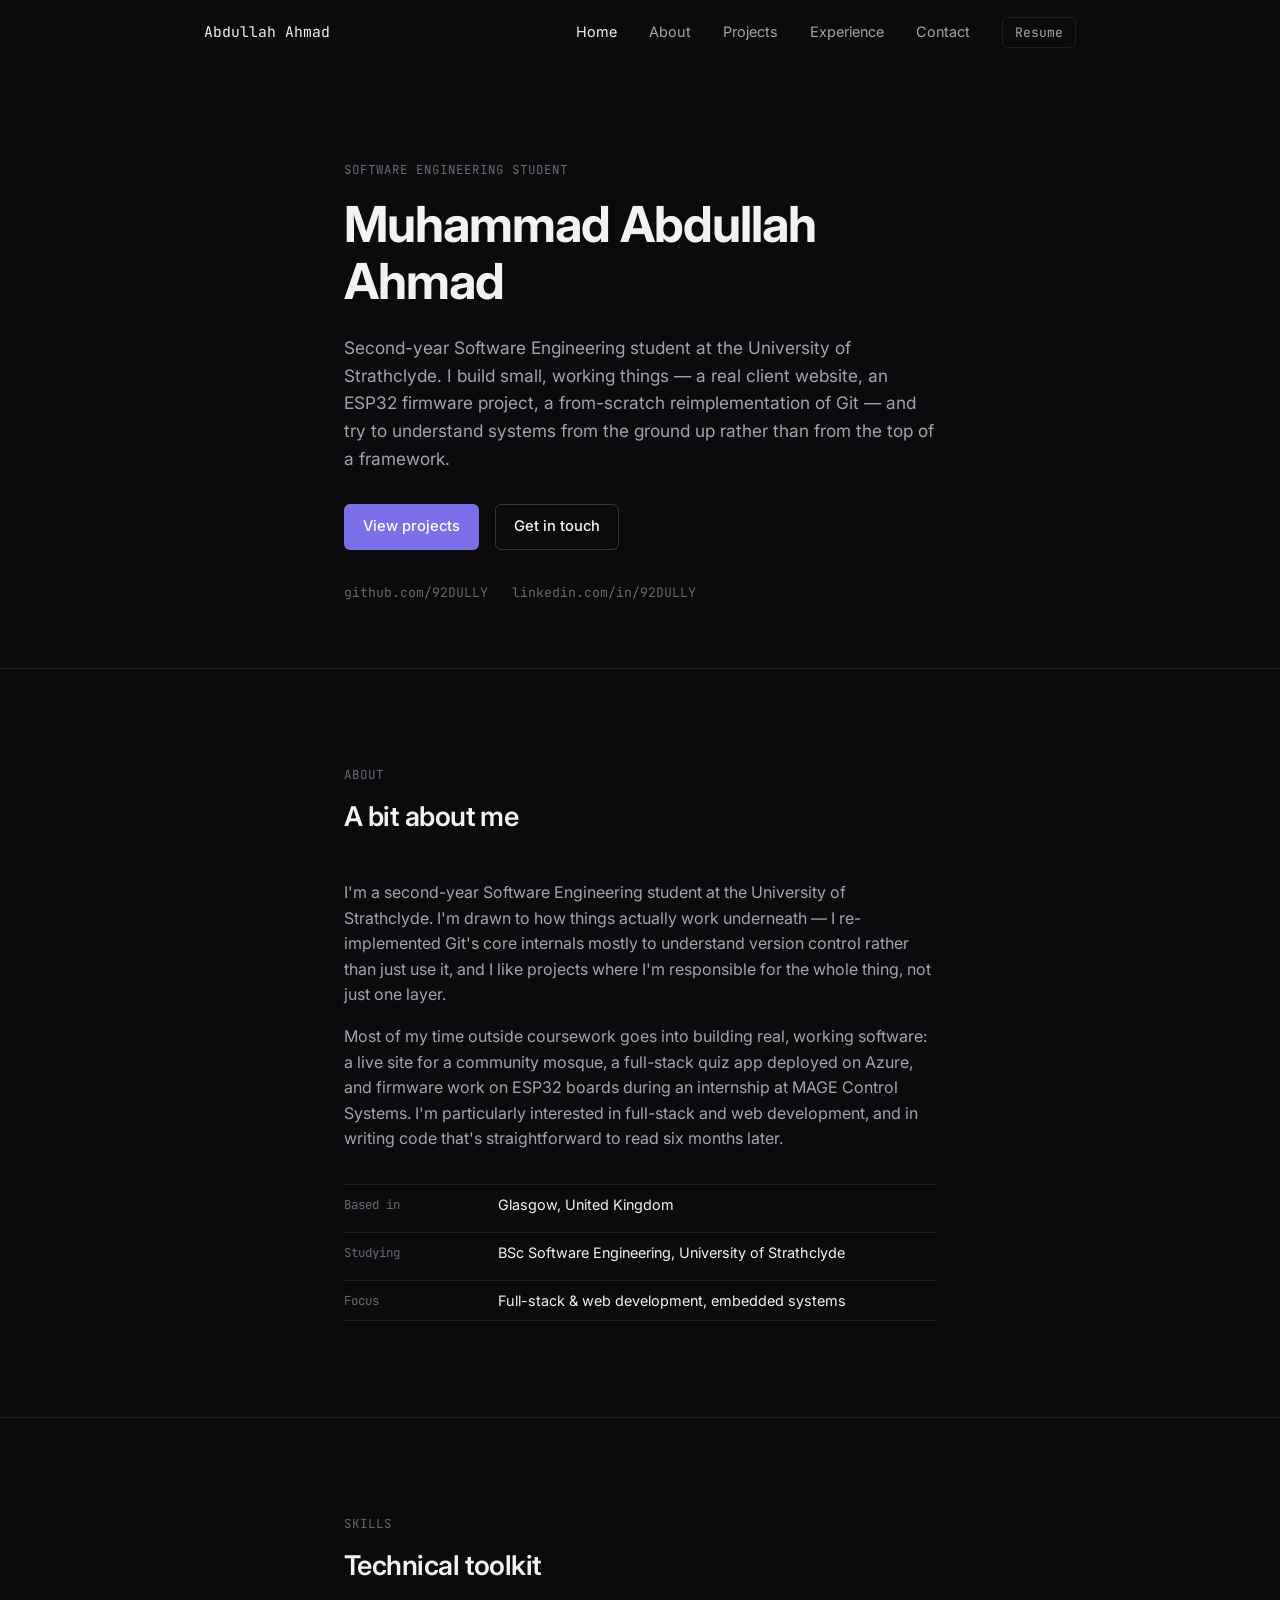
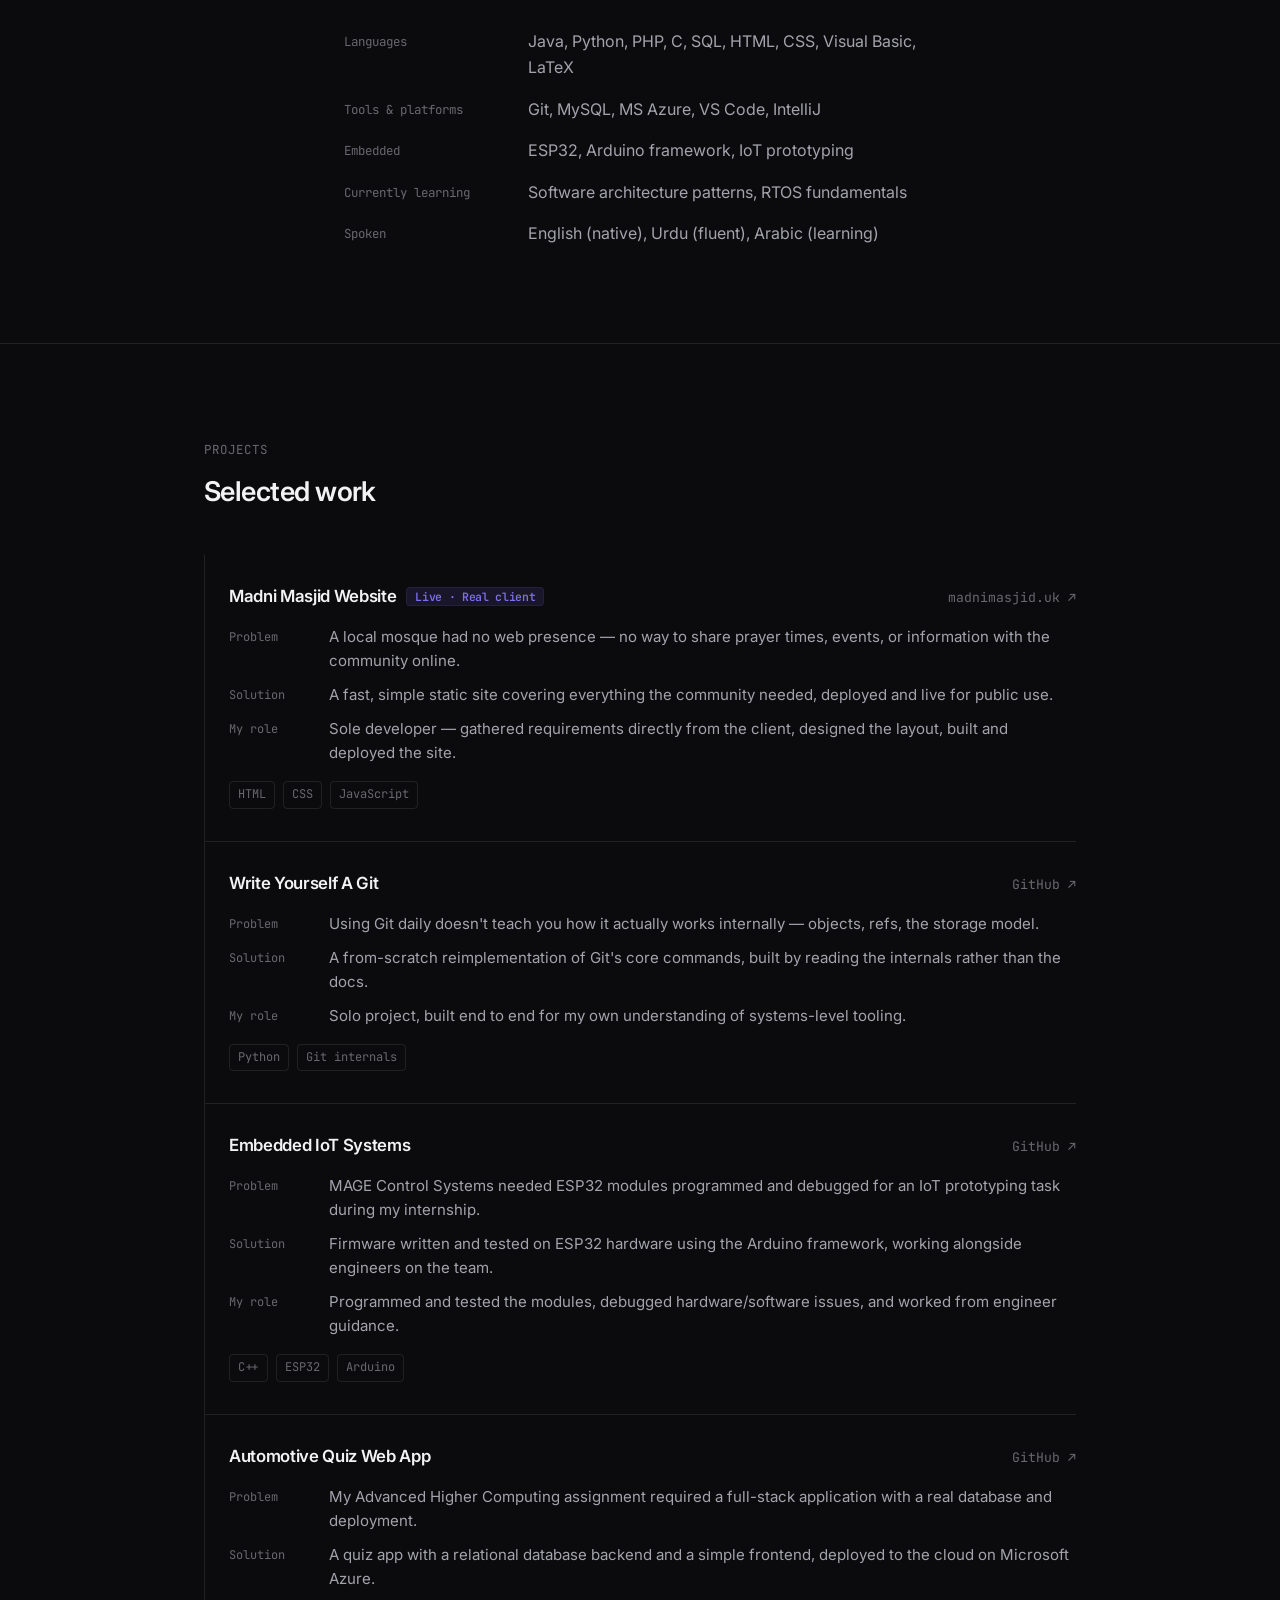
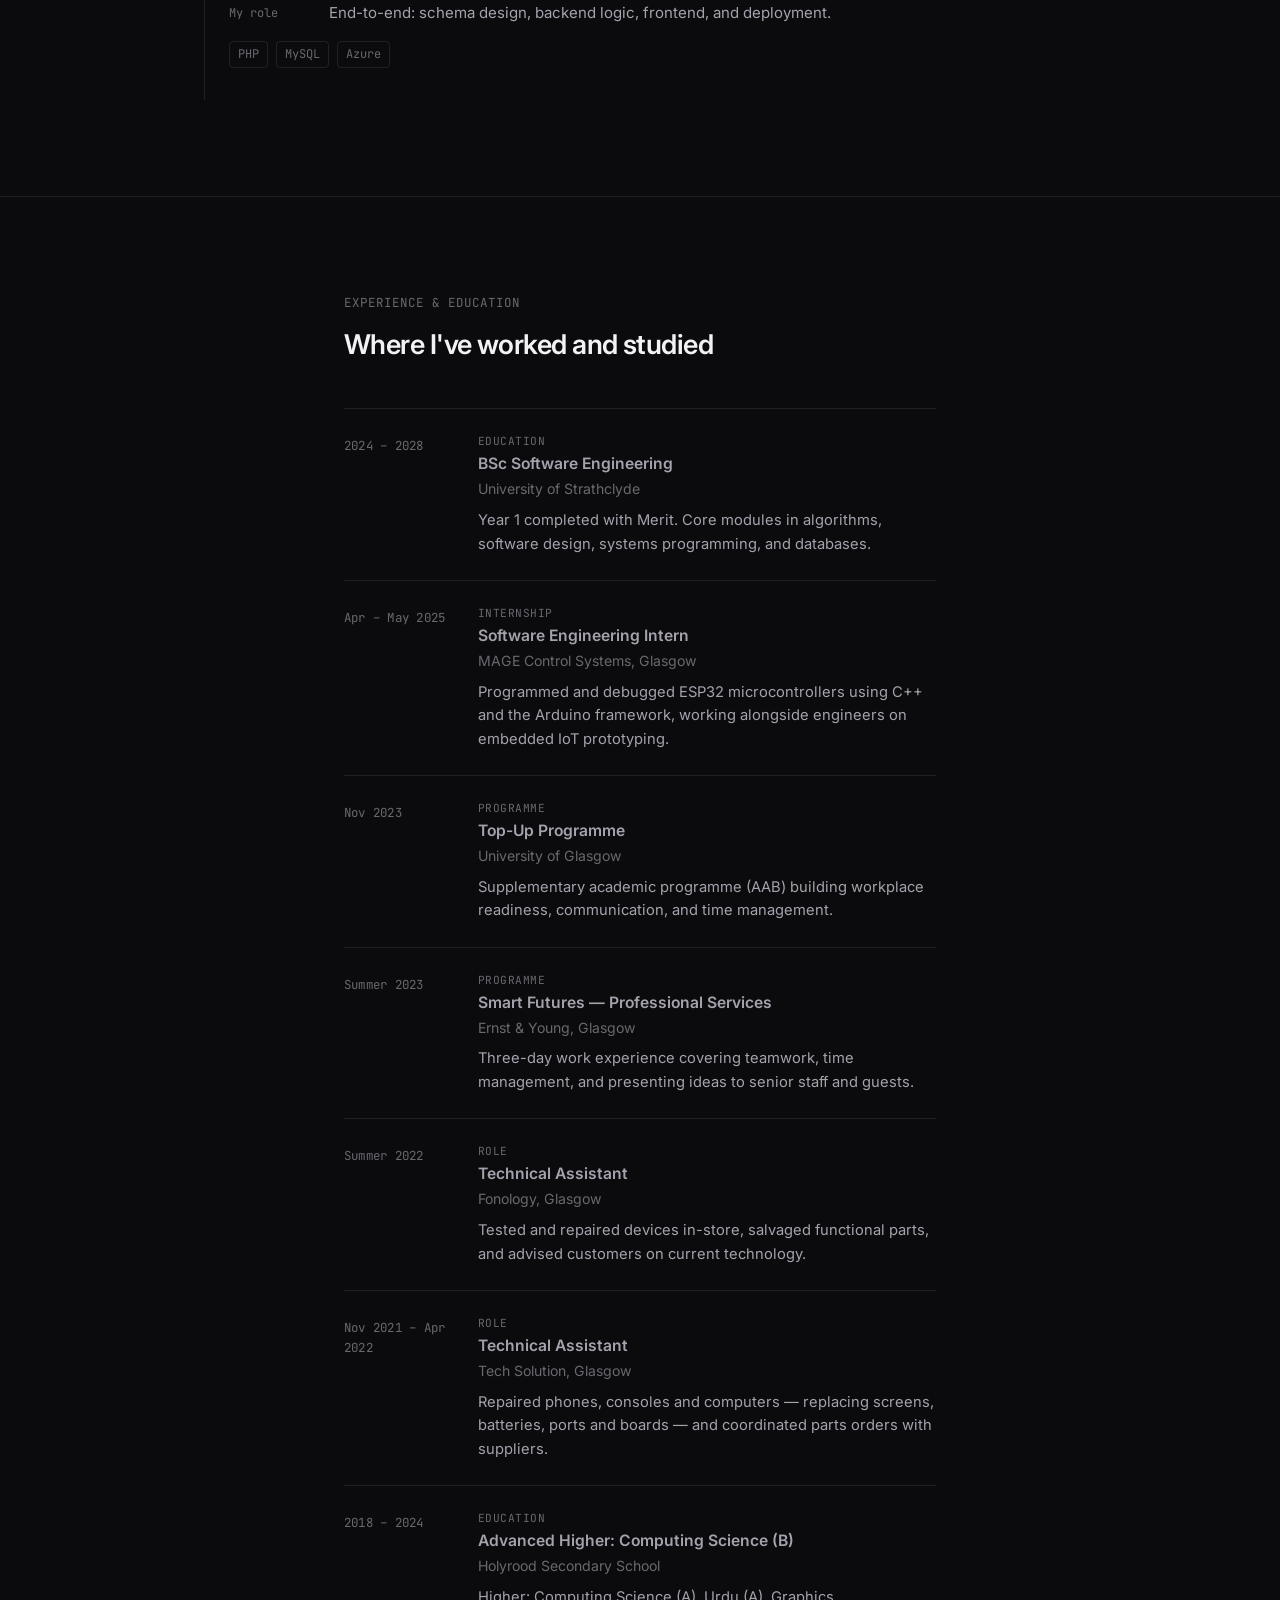
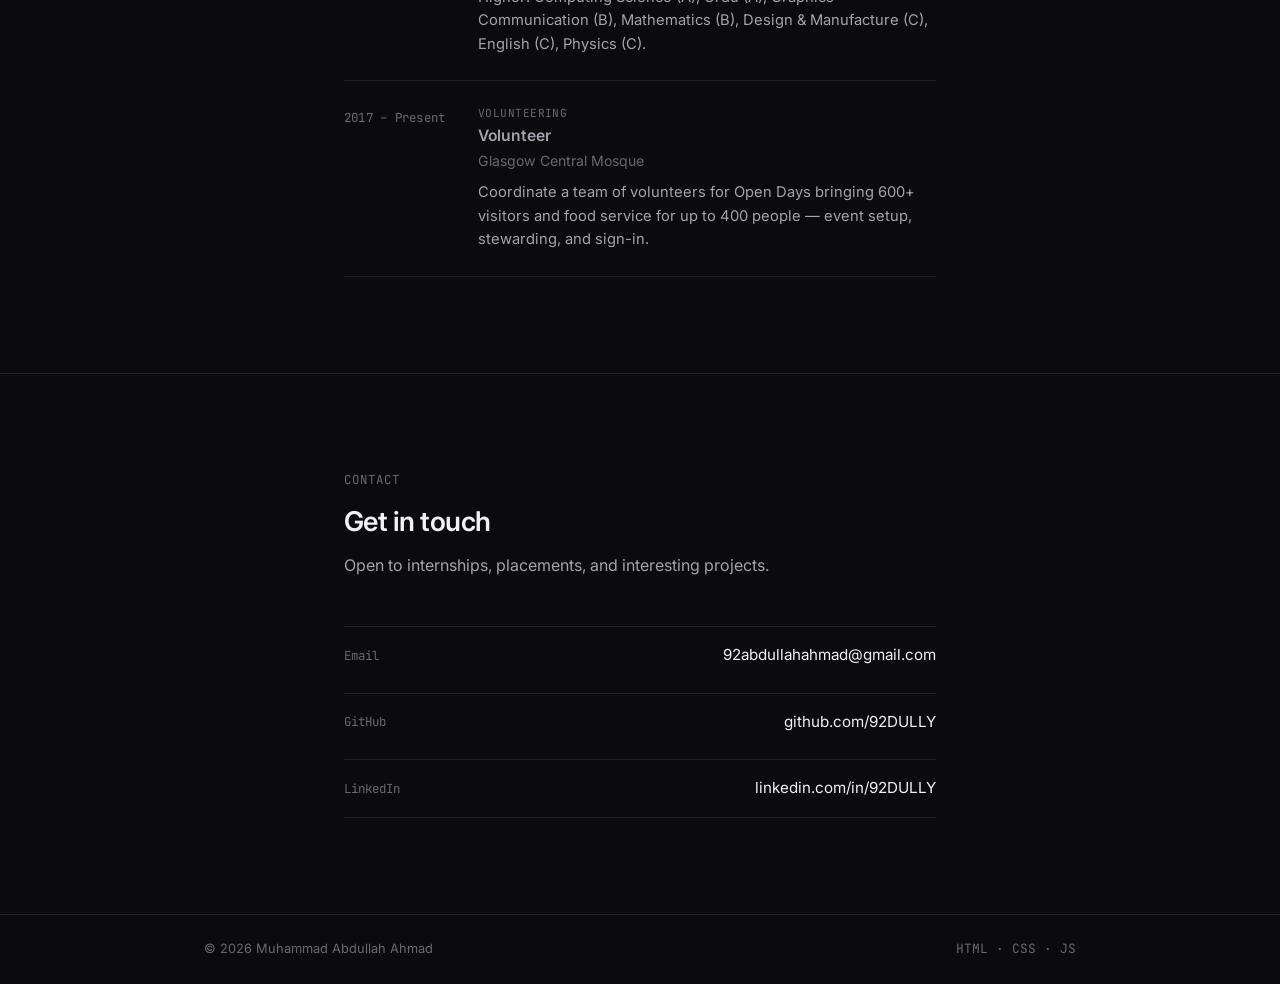
==== commit 138cf8de: "full redesign" ====
--- a/index.html
+++ b/index.html
@@ -3,30 +3,23 @@
 <head>
   <meta charset="UTF-8" />
   <meta name="viewport" content="width=device-width, initial-scale=1.0" />
-  <meta name="description" content="Muhammad Abdullah Ahmad — Software Engineering Student at University of Strathclyde. Embedded systems, web development, and practical engineering experience." />
-  <meta name="keywords" content="software engineering, portfolio, student, Glasgow, embedded systems, web development" />
+  <meta name="description" content="Muhammad Abdullah Ahmad — Software Engineering student at the University of Strathclyde." />
   <meta name="author" content="Muhammad Abdullah Ahmad" />
   <title>Muhammad Abdullah Ahmad — Software Engineering</title>
 
-  <!-- Fonts: DM Sans (body) + JetBrains Mono (accents) -->
   <link rel="preconnect" href="https://fonts.googleapis.com" />
   <link rel="preconnect" href="https://fonts.gstatic.com" crossorigin />
-  <link href="https://fonts.googleapis.com/css2?family=DM+Sans:ital,opsz,wght@0,9..40,300;0,9..40,400;0,9..40,500;0,9..40,600;0,9..40,700;1,9..40,400&family=JetBrains+Mono:wght@400;500&display=swap" rel="stylesheet" />
+  <link href="https://fonts.googleapis.com/css2?family=Inter:wght@400;500;600;700&family=JetBrains+Mono:wght@400;500&display=swap" rel="stylesheet" />
 
   <link rel="stylesheet" href="style.css" />
 </head>
-
 <body>
 
-  <!-- ===================================================
-       NAVBAR
-       =================================================== -->
+  <!-- ===================== NAVBAR ===================== -->
   <header class="navbar" id="navbar">
     <div class="nav-inner">
-
-      <a href="#home" class="nav-brand" aria-label="Home">92dully</a>
-
-      <!-- Desktop nav -->
+      <a href="#home" class="nav-brand">Abdullah Ahmad</a>
+
       <nav aria-label="Main navigation">
         <ul class="nav-links" id="navLinks" role="list">
           <li><a href="#home"       class="nav-link" data-section="home">Home</a></li>
@@ -34,660 +27,361 @@
           <li><a href="#projects"   class="nav-link" data-section="projects">Projects</a></li>
           <li><a href="#experience" class="nav-link" data-section="experience">Experience</a></li>
           <li><a href="#contact"    class="nav-link" data-section="contact">Contact</a></li>
+          <li><a href="cv.pdf" class="nav-cv" download>Resume</a></li>
         </ul>
       </nav>
 
-      <!-- Hamburger (mobile only) -->
-      <button
-        class="hamburger"
-        id="hamburger"
-        aria-label="Toggle navigation menu"
-        aria-expanded="false"
-        aria-controls="navLinks"
-      >
+      <button class="hamburger" id="hamburger" aria-label="Toggle navigation menu" aria-expanded="false" aria-controls="navLinks">
         <span class="ham-bar"></span>
         <span class="ham-bar"></span>
         <span class="ham-bar"></span>
       </button>
-
     </div>
   </header>
 
   <main>
 
-    <!-- ===================================================
-         HERO
-         =================================================== -->
+    <!-- ===================== HERO ===================== -->
     <section class="hero" id="home" aria-label="Introduction">
-      <div class="container hero-layout">
-
-        <!-- Left: text -->
-        <div class="hero-text">
-          <p class="hero-eyebrow">Software Engineering Student</p>
-          <h1 class="hero-name">Muhammad<br />Abdullah Ahmad</h1>
-          <p class="hero-bio">
-            Building systems from the ground up — from embedded firmware
-            to full-stack applications. Second-year student at the University
-            of Strathclyde with real-world internship and client experience.
+      <div class="container-text hero-text">
+        <span class="eyebrow">Software Engineering Student</span>
+        <h1>Muhammad Abdullah Ahmad</h1>
+        <p class="hero-lede">
+          Second-year Software Engineering student at the University of Strathclyde.
+          I build small, working things — a real client website, an ESP32 firmware project,
+          a from-scratch reimplementation of Git — and try to understand systems from the
+          ground up rather than from the top of a framework.
+        </p>
+        <div class="hero-actions">
+          <a href="#projects" class="btn btn-primary">View projects</a>
+          <a href="#contact" class="btn btn-outline">Get in touch</a>
+        </div>
+        <div class="hero-links">
+          <a href="https://github.com/92DULLY" target="_blank" rel="noopener noreferrer">github.com/92DULLY</a>
+          <a href="https://www.linkedin.com/in/92DULLY" target="_blank" rel="noopener noreferrer">linkedin.com/in/92DULLY</a>
+        </div>
+      </div>
+    </section>
+
+    <!-- ===================== ABOUT ===================== -->
+    <section class="section" id="about" aria-labelledby="about-heading">
+      <div class="container-text">
+        <div class="section-head">
+          <span class="eyebrow">About</span>
+          <h2 id="about-heading">A bit about me</h2>
+        </div>
+
+        <div class="about-body">
+          <p>
+            I'm a second-year Software Engineering student at the University of Strathclyde.
+            I'm drawn to how things actually work underneath — I re-implemented Git's core
+            internals mostly to understand version control rather than just use it, and I
+            like projects where I'm responsible for the whole thing, not just one layer.
           </p>
-
-          <div class="hero-actions">
-            <a href="#projects" class="btn btn-primary">View Projects</a>
-            <a href="#contact"  class="btn btn-outline">Contact Me</a>
-            <a href="cv.pdf"    class="btn btn-ghost" download>Download CV</a>
-          </div>
-
-          <div class="hero-socials">
-            <a href="https://github.com/92DULLY"
-               target="_blank" rel="noopener noreferrer"
-               class="social-btn" aria-label="GitHub profile">
-              <!-- GitHub icon -->
-              <svg width="18" height="18" viewBox="0 0 24 24" fill="currentColor" aria-hidden="true">
-                <path d="M12 0C5.374 0 0 5.373 0 12c0 5.302 3.438 9.8 8.207 11.387.599.111.793-.261.793-.577v-2.234c-3.338.726-4.033-1.416-4.033-1.416-.546-1.387-1.333-1.756-1.333-1.756-1.089-.745.083-.729.083-.729 1.205.084 1.839 1.237 1.839 1.237 1.07 1.834 2.807 1.304 3.492.997.107-.775.418-1.305.762-1.604-2.665-.305-5.467-1.334-5.467-5.931 0-1.311.469-2.381 1.236-3.221-.124-.303-.535-1.524.117-3.176 0 0 1.008-.322 3.301 1.23A11.509 11.509 0 0 1 12 5.803c1.02.005 2.047.138 3.006.404 2.291-1.552 3.297-1.23 3.297-1.23.653 1.653.242 2.874.118 3.176.77.84 1.235 1.911 1.235 3.221 0 4.609-2.807 5.624-5.479 5.921.43.372.823 1.102.823 2.222v3.293c0 .319.192.694.801.576C20.566 21.797 24 17.3 24 12c0-6.627-5.373-12-12-12z"/>
-              </svg>
-              GitHub
-            </a>
-            <a href="https://www.linkedin.com/in/92DULLY"
-               target="_blank" rel="noopener noreferrer"
-               class="social-btn" aria-label="LinkedIn profile">
-              <!-- LinkedIn icon -->
-              <svg width="18" height="18" viewBox="0 0 24 24" fill="currentColor" aria-hidden="true">
-                <path d="M20.447 20.452h-3.554v-5.569c0-1.328-.027-3.037-1.852-3.037-1.853 0-2.136 1.445-2.136 2.939v5.667H9.351V9h3.414v1.561h.046c.477-.9 1.637-1.85 3.37-1.85 3.601 0 4.267 2.37 4.267 5.455v6.286zM5.337 7.433a2.062 2.062 0 0 1-2.063-2.065 2.064 2.064 0 1 1 2.063 2.065zm1.782 13.019H3.555V9h3.564v11.452zM22.225 0H1.771C.792 0 0 .774 0 1.729v20.542C0 23.227.792 24 1.771 24h20.451C23.2 24 24 23.227 24 22.271V1.729C24 .774 23.2 0 22.222 0h.003z"/>
-              </svg>
-              LinkedIn
-            </a>
-          </div>
-        </div>
-
-        <!-- Right: terminal card -->
-        <div class="hero-terminal" aria-hidden="true">
-          <div class="terminal">
-            <div class="terminal-bar">
-              <span class="t-dot t-red"></span>
-              <span class="t-dot t-yellow"></span>
-              <span class="t-dot t-green"></span>
-              <span class="t-filename">profile.json</span>
-            </div>
-            <pre class="terminal-code"><code><span class="j-brace">{</span>
-  <span class="j-key">"name"</span><span class="j-colon">:</span> <span class="j-str">"Muhammad Abdullah Ahmad"</span><span class="j-comma">,</span>
-  <span class="j-key">"role"</span><span class="j-colon">:</span> <span class="j-str">"Software Engineering Student"</span><span class="j-comma">,</span>
-  <span class="j-key">"university"</span><span class="j-colon">:</span> <span class="j-str">"University of Strathclyde"</span><span class="j-comma">,</span>
-  <span class="j-key">"year"</span><span class="j-colon">:</span> <span class="j-num">2</span><span class="j-comma">,</span>
-  <span class="j-key">"focus"</span><span class="j-colon">:</span> <span class="j-brace">[</span>
-    <span class="j-str">"Embedded Systems"</span><span class="j-comma">,</span>
-    <span class="j-str">"Web Development"</span><span class="j-comma">,</span>
-    <span class="j-str">"Software Engineering"</span>
-  <span class="j-brace">]</span><span class="j-comma">,</span>
-  <span class="j-key">"location"</span><span class="j-colon">:</span> <span class="j-str">"Glasgow, UK"</span><span class="j-comma">,</span>
-  <span class="j-key">"available"</span><span class="j-colon">:</span> <span class="j-bool">true</span>
-<span class="j-brace">}</span><span class="terminal-cursor"></span></code></pre>
-          </div>
-        </div>
-
-      </div>
-
-      <!-- Scroll nudge -->
-      <div class="scroll-nudge" aria-hidden="true">
-        <span class="scroll-label">scroll</span>
-        <div class="scroll-line"></div>
-      </div>
-    </section>
-
-    <!-- ===================================================
-         ABOUT
-         =================================================== -->
-    <section class="section" id="about" aria-labelledby="about-heading">
-      <div class="container">
-
-        <div class="section-header">
-          <span class="section-tag">01 — About</span>
-          <h2 class="section-title" id="about-heading">A bit about me</h2>
-        </div>
-
-        <div class="about-grid">
-          <div class="about-prose">
-            <p>
-              I'm a second-year Software Engineering student at the University of
-              Strathclyde, with a genuine interest in how systems work at every
-              level — from microcontroller firmware to production web applications.
-            </p>
-            <p>
-              My background is hands-on. I've worked as a Software Engineering
-              Intern at MAGE Control Systems, built and deployed a live website
-              for a real community client, and explored distributed systems by
-              re-implementing Git from scratch. I don't just study engineering —
-              I practise it.
-            </p>
-            <p>
-              I bring strong problem-solving instincts, a methodical work ethic,
-              and the ability to adapt quickly across technical and customer-facing
-              environments. I'm comfortable working independently and in teams —
-              I've done both in professional settings.
-            </p>
-            <p>
-              Currently deepening my knowledge of embedded systems and modern
-              software architecture, while actively seeking opportunities that
-              challenge me to grow.
-            </p>
-          </div>
-
-          <div class="stats-grid" role="list">
-            <div class="stat-card" role="listitem">
-              <span class="stat-num">2+</span>
-              <span class="stat-lbl">Years of hands-on coding</span>
-            </div>
-            <div class="stat-card" role="listitem">
-              <span class="stat-num">4+</span>
-              <span class="stat-lbl">Professional roles &amp; programmes</span>
-            </div>
-            <div class="stat-card" role="listitem">
-              <span class="stat-num">4</span>
-              <span class="stat-lbl">Technical projects shipped</span>
-            </div>
-            <div class="stat-card" role="listitem">
-              <span class="stat-num">3</span>
-              <span class="stat-lbl">Languages spoken</span>
-            </div>
-          </div>
-        </div>
-
-      </div>
-    </section>
-
-    <!-- ===================================================
-         SKILLS
-         =================================================== -->
-    <section class="section section-alt" id="skills" aria-labelledby="skills-heading">
-      <div class="container">
-
-        <div class="section-header">
-          <span class="section-tag">02 — Skills</span>
-          <h2 class="section-title" id="skills-heading">Technical toolkit</h2>
-        </div>
-
-        <div class="skills-grid">
-
-          <div class="skill-group">
-            <h3 class="skill-group-title">Languages</h3>
-            <ul class="tag-list" role="list">
-              <li class="tag">Java</li>
-              <li class="tag">Python</li>
-              <li class="tag">PHP</li>
-              <li class="tag">C</li>
-              <li class="tag">SQL</li>
-              <li class="tag">HTML</li>
-              <li class="tag">CSS</li>
-              <li class="tag">Visual Basic</li>
-              <li class="tag">LaTeX</li>
-            </ul>
-          </div>
-
-          <div class="skill-group">
-            <h3 class="skill-group-title">Technologies</h3>
-            <ul class="tag-list" role="list">
-              <li class="tag tag-accent">ESP32</li>
-              <li class="tag tag-accent">Arduino</li>
-              <li class="tag tag-accent">Embedded Systems</li>
-              <li class="tag tag-accent">Azure</li>
-            </ul>
-          </div>
-
-          <div class="skill-group">
-            <h3 class="skill-group-title">Tools</h3>
-            <ul class="tag-list" role="list">
-              <li class="tag">Git</li>
-              <li class="tag">MySQL</li>
-              <li class="tag">VS Code</li>
-              <li class="tag">IntelliJ</li>
-              <li class="tag">MS Office</li>
-            </ul>
-          </div>
-
-          <div class="skill-group">
-            <h3 class="skill-group-title">Languages Spoken</h3>
-            <ul class="tag-list" role="list">
-              <li class="tag">English</li>
-              <li class="tag">Urdu</li>
-              <li class="tag tag-dim">Arabic <em>(learning)</em></li>
-            </ul>
-          </div>
-
-        </div>
-
-        <!-- Currently learning strip -->
-        <div class="learning-strip">
-          <span class="mono">// currently learning</span>
-          <ul class="tag-list learning-tags" role="list">
-            <li class="tag tag-green">Deeper embedded systems</li>
-            <li class="tag tag-green">Software architecture patterns</li>
-            <li class="tag tag-green">RTOS fundamentals</li>
-          </ul>
-        </div>
-
-      </div>
-    </section>
-
-    <!-- ===================================================
-         PROJECTS
-         =================================================== -->
+          <p>
+            Most of my time outside coursework goes into building real, working software:
+            a live site for a community mosque, a full-stack quiz app deployed on Azure,
+            and firmware work on ESP32 boards during an internship at MAGE Control Systems.
+            I'm particularly interested in full-stack and web development, and in writing
+            code that's straightforward to read six months later.
+          </p>
+        </div>
+
+        <dl class="about-meta">
+          <div class="about-meta-row">
+            <dt class="about-meta-label">Based in</dt>
+            <dd class="about-meta-value">Glasgow, United Kingdom</dd>
+          </div>
+          <div class="about-meta-row">
+            <dt class="about-meta-label">Studying</dt>
+            <dd class="about-meta-value">BSc Software Engineering, University of Strathclyde</dd>
+          </div>
+          <div class="about-meta-row">
+            <dt class="about-meta-label">Focus</dt>
+            <dd class="about-meta-value">Full-stack &amp; web development, embedded systems</dd>
+          </div>
+        </dl>
+      </div>
+    </section>
+
+    <!-- ===================== SKILLS ===================== -->
+    <section class="section" id="skills" aria-labelledby="skills-heading">
+      <div class="container-text">
+        <div class="section-head">
+          <span class="eyebrow">Skills</span>
+          <h2 id="skills-heading">Technical toolkit</h2>
+        </div>
+
+        <dl class="skills-list">
+          <dt>Languages</dt>
+          <dd>Java, Python, PHP, C, SQL, HTML, CSS, Visual Basic, LaTeX</dd>
+
+          <dt>Tools &amp; platforms</dt>
+          <dd>Git, MySQL, MS Azure, VS Code, IntelliJ</dd>
+
+          <dt>Embedded</dt>
+          <dd>ESP32, Arduino framework, IoT prototyping</dd>
+
+          <dt>Currently learning</dt>
+          <dd>Software architecture patterns, RTOS fundamentals</dd>
+
+          <dt>Spoken</dt>
+          <dd>English (native), Urdu (fluent), Arabic (learning)</dd>
+        </dl>
+      </div>
+    </section>
+
+    <!-- ===================== PROJECTS ===================== -->
     <section class="section" id="projects" aria-labelledby="projects-heading">
       <div class="container">
-
-        <div class="section-header">
-          <span class="section-tag">03 — Projects</span>
-          <h2 class="section-title" id="projects-heading">Things I've built</h2>
-        </div>
-
-        <div class="projects-grid">
-
-          <!-- Featured -->
-          <article class="project-card project-featured" aria-label="Madni Masjid Website — featured project">
-            <div class="project-inner">
-              <div class="project-top">
-                <span class="project-badge badge-live">Live · Community Project</span>
-                <a href="madnimasjid.uk" target="_blank" rel="noopener noreferrer" class="project-link-btn" aria-label="View Madni Masjid live site">
-                  <svg width="14" height="14" viewBox="0 0 24 24" fill="none" stroke="currentColor" stroke-width="2" aria-hidden="true"><path d="M18 13v6a2 2 0 0 1-2 2H5a2 2 0 0 1-2-2V8a2 2 0 0 1 2-2h6"/><polyline points="15 3 21 3 21 9"/><line x1="10" y1="14" x2="21" y2="3"/></svg>
-                  Live Site
-                </a>
-              </div>
-              <h3 class="project-title">Madni Masjid Website</h3>
-              <p class="project-desc">
-                Designed and developed a production website for a real community client.
-                Managed genuine requirements gathering, modern design decisions, and live
-                deployment — bridging academic work with real-world responsibility.
-              </p>
-              <ul class="project-highlights" role="list">
-                <li class="highlight">Real client</li>
-                <li class="highlight">Live deployment</li>
-                <li class="highlight">Production ready</li>
-              </ul>
-              <ul class="tech-list" role="list">
-                <li class="tech-tag">HTML</li>
-                <li class="tech-tag">CSS</li>
-                <li class="tech-tag">JavaScript</li>
-              </ul>
-            </div>
+        <div class="section-head">
+          <span class="eyebrow">Projects</span>
+          <h2 id="projects-heading">Selected work</h2>
+        </div>
+
+        <div class="projects-list">
+
+          <!-- Featured: Madni Masjid -->
+          <article class="project" aria-label="Madni Masjid Website — featured project">
+            <div class="project-top">
+              <h3 class="project-title">
+                Madni Masjid Website
+                <span class="project-featured-tag">Live · Real client</span>
+              </h3>
+              <a href="https://madnimasjid.uk" target="_blank" rel="noopener noreferrer" class="project-link">madnimasjid.uk ↗</a>
+            </div>
+            <div class="project-rows">
+              <div class="project-row">
+                <span class="project-row-label">Problem</span>
+                <span class="project-row-value">A local mosque had no web presence — no way to share prayer times, events, or information with the community online.</span>
+              </div>
+              <div class="project-row">
+                <span class="project-row-label">Solution</span>
+                <span class="project-row-value">A fast, simple static site covering everything the community needed, deployed and live for public use.</span>
+              </div>
+              <div class="project-row">
+                <span class="project-row-label">My role</span>
+                <span class="project-row-value">Sole developer — gathered requirements directly from the client, designed the layout, built and deployed the site.</span>
+              </div>
+            </div>
+            <ul class="tech-list" role="list">
+              <li class="tech-tag">HTML</li>
+              <li class="tech-tag">CSS</li>
+              <li class="tech-tag">JavaScript</li>
+            </ul>
           </article>
 
-          <!-- wyag -->
-          <article class="project-card" aria-label="Write Yourself A Git project">
-            <div class="project-inner">
-              <div class="project-top">
-                <span class="project-badge">Systems</span>
-                <a href="https://github.com/92dully/wyag" target="_blank" rel="noopener noreferrer" class="project-link-btn" aria-label="View wyag on GitHub">
-                  <svg width="14" height="14" viewBox="0 0 24 24" fill="currentColor" aria-hidden="true"><path d="M12 0C5.374 0 0 5.373 0 12c0 5.302 3.438 9.8 8.207 11.387.599.111.793-.261.793-.577v-2.234c-3.338.726-4.033-1.416-4.033-1.416-.546-1.387-1.333-1.756-1.333-1.756-1.089-.745.083-.729.083-.729 1.205.084 1.839 1.237 1.839 1.237 1.07 1.834 2.807 1.304 3.492.997.107-.775.418-1.305.762-1.604-2.665-.305-5.467-1.334-5.467-5.931 0-1.311.469-2.381 1.236-3.221-.124-.303-.535-1.524.117-3.176 0 0 1.008-.322 3.301 1.23A11.509 11.509 0 0 1 12 5.803c1.02.005 2.047.138 3.006.404 2.291-1.552 3.297-1.23 3.297-1.23.653 1.653.242 2.874.118 3.176.77.84 1.235 1.911 1.235 3.221 0 4.609-2.807 5.624-5.479 5.921.43.372.823 1.102.823 2.222v3.293c0 .319.192.694.801.576C20.566 21.797 24 17.3 24 12c0-6.627-5.373-12-12-12z"/></svg>
-                  GitHub
-                </a>
-              </div>
+          <!-- Write Yourself A Git -->
+          <article class="project" aria-label="Write Yourself A Git project">
+            <div class="project-top">
               <h3 class="project-title">Write Yourself A Git</h3>
-              <p class="project-desc">
-                Rebuilt core Git internals from scratch to deeply understand how distributed
-                version control works. An exercise in systems thinking, software architecture,
-                and reading between the abstractions.
-              </p>
-              <ul class="tech-list" role="list">
-                <li class="tech-tag">Python</li>
-                <li class="tech-tag">VCS</li>
-                <li class="tech-tag">Systems</li>
-              </ul>
-            </div>
+              <a href="https://github.com/92dully/wyag" target="_blank" rel="noopener noreferrer" class="project-link">GitHub ↗</a>
+            </div>
+            <div class="project-rows">
+              <div class="project-row">
+                <span class="project-row-label">Problem</span>
+                <span class="project-row-value">Using Git daily doesn't teach you how it actually works internally — objects, refs, the storage model.</span>
+              </div>
+              <div class="project-row">
+                <span class="project-row-label">Solution</span>
+                <span class="project-row-value">A from-scratch reimplementation of Git's core commands, built by reading the internals rather than the docs.</span>
+              </div>
+              <div class="project-row">
+                <span class="project-row-label">My role</span>
+                <span class="project-row-value">Solo project, built end to end for my own understanding of systems-level tooling.</span>
+              </div>
+            </div>
+            <ul class="tech-list" role="list">
+              <li class="tech-tag">Python</li>
+              <li class="tech-tag">Git internals</li>
+            </ul>
           </article>
 
           <!-- Embedded IoT -->
-          <article class="project-card" aria-label="Embedded IoT Systems project">
-            <div class="project-inner">
-              <div class="project-top">
-                <span class="project-badge">Embedded · IoT</span>
-                <a href="https://github.com/92dully/mage-embedded" target="_blank" rel="noopener noreferrer" class="project-link-btn" aria-label="View embedded IoT project on GitHub">
-                  <svg width="14" height="14" viewBox="0 0 24 24" fill="currentColor" aria-hidden="true"><path d="M12 0C5.374 0 0 5.373 0 12c0 5.302 3.438 9.8 8.207 11.387.599.111.793-.261.793-.577v-2.234c-3.338.726-4.033-1.416-4.033-1.416-.546-1.387-1.333-1.756-1.333-1.756-1.089-.745.083-.729.083-.729 1.205.084 1.839 1.237 1.839 1.237 1.07 1.834 2.807 1.304 3.492.997.107-.775.418-1.305.762-1.604-2.665-.305-5.467-1.334-5.467-5.931 0-1.311.469-2.381 1.236-3.221-.124-.303-.535-1.524.117-3.176 0 0 1.008-.322 3.301 1.23A11.509 11.509 0 0 1 12 5.803c1.02.005 2.047.138 3.006.404 2.291-1.552 3.297-1.23 3.297-1.23.653 1.653.242 2.874.118 3.176.77.84 1.235 1.911 1.235 3.221 0 4.609-2.807 5.624-5.479 5.921.43.372.823 1.102.823 2.222v3.293c0 .319.192.694.801.576C20.566 21.797 24 17.3 24 12c0-6.627-5.373-12-12-12z"/></svg>
-                  GitHub
-                </a>
-              </div>
+          <article class="project" aria-label="Embedded IoT Systems project">
+            <div class="project-top">
               <h3 class="project-title">Embedded IoT Systems</h3>
-              <p class="project-desc">
-                Internship project involving ESP32 microcontrollers, Arduino framework,
-                hardware debugging, and IoT prototyping. Real firmware work in a
-                professional engineering environment.
-              </p>
-              <ul class="tech-list" role="list">
-                <li class="tech-tag">C</li>
-                <li class="tech-tag">ESP32</li>
-                <li class="tech-tag">Arduino</li>
-                <li class="tech-tag">IoT</li>
-              </ul>
-            </div>
+              <a href="https://github.com/92dully/mage-embedded" target="_blank" rel="noopener noreferrer" class="project-link">GitHub ↗</a>
+            </div>
+            <div class="project-rows">
+              <div class="project-row">
+                <span class="project-row-label">Problem</span>
+                <span class="project-row-value">MAGE Control Systems needed ESP32 modules programmed and debugged for an IoT prototyping task during my internship.</span>
+              </div>
+              <div class="project-row">
+                <span class="project-row-label">Solution</span>
+                <span class="project-row-value">Firmware written and tested on ESP32 hardware using the Arduino framework, working alongside engineers on the team.</span>
+              </div>
+              <div class="project-row">
+                <span class="project-row-label">My role</span>
+                <span class="project-row-value">Programmed and tested the modules, debugged hardware/software issues, and worked from engineer guidance.</span>
+              </div>
+            </div>
+            <ul class="tech-list" role="list">
+              <li class="tech-tag">C++</li>
+              <li class="tech-tag">ESP32</li>
+              <li class="tech-tag">Arduino</li>
+            </ul>
           </article>
 
           <!-- Automotive Quiz -->
-          <article class="project-card" aria-label="Automotive Quiz Web App project">
-            <div class="project-inner">
-              <div class="project-top">
-                <span class="project-badge">Full-Stack</span>
-                <a href="https://github.com/92dully/AH-CS-Assignment" target="_blank" rel="noopener noreferrer" class="project-link-btn" aria-label="View Automotive Quiz on GitHub">
-                  <svg width="14" height="14" viewBox="0 0 24 24" fill="currentColor" aria-hidden="true"><path d="M12 0C5.374 0 0 5.373 0 12c0 5.302 3.438 9.8 8.207 11.387.599.111.793-.261.793-.577v-2.234c-3.338.726-4.033-1.416-4.033-1.416-.546-1.387-1.333-1.756-1.333-1.756-1.089-.745.083-.729.083-.729 1.205.084 1.839 1.237 1.839 1.237 1.07 1.834 2.807 1.304 3.492.997.107-.775.418-1.305.762-1.604-2.665-.305-5.467-1.334-5.467-5.931 0-1.311.469-2.381 1.236-3.221-.124-.303-.535-1.524.117-3.176 0 0 1.008-.322 3.301 1.23A11.509 11.509 0 0 1 12 5.803c1.02.005 2.047.138 3.006.404 2.291-1.552 3.297-1.23 3.297-1.23.653 1.653.242 2.874.118 3.176.77.84 1.235 1.911 1.235 3.221 0 4.609-2.807 5.624-5.479 5.921.43.372.823 1.102.823 2.222v3.293c0 .319.192.694.801.576C20.566 21.797 24 17.3 24 12c0-6.627-5.373-12-12-12z"/></svg>
-                  GitHub
-                </a>
-              </div>
+          <article class="project" aria-label="Automotive Quiz Web App project">
+            <div class="project-top">
               <h3 class="project-title">Automotive Quiz Web App</h3>
-              <p class="project-desc">
-                Full-stack quiz application with a relational database backend,
-                cloud deployment on Microsoft Azure, and a clean frontend interface.
-                End-to-end ownership from schema design to deployment.
-              </p>
-              <ul class="tech-list" role="list">
-                <li class="tech-tag">PHP</li>
-                <li class="tech-tag">MySQL</li>
-                <li class="tech-tag">Azure</li>
-                <li class="tech-tag">HTML/CSS</li>
-              </ul>
-            </div>
+              <a href="https://github.com/92dully/AH-CS-Assignment" target="_blank" rel="noopener noreferrer" class="project-link">GitHub ↗</a>
+            </div>
+            <div class="project-rows">
+              <div class="project-row">
+                <span class="project-row-label">Problem</span>
+                <span class="project-row-value">My Advanced Higher Computing assignment required a full-stack application with a real database and deployment.</span>
+              </div>
+              <div class="project-row">
+                <span class="project-row-label">Solution</span>
+                <span class="project-row-value">A quiz app with a relational database backend and a simple frontend, deployed to the cloud on Microsoft Azure.</span>
+              </div>
+              <div class="project-row">
+                <span class="project-row-label">My role</span>
+                <span class="project-row-value">End-to-end: schema design, backend logic, frontend, and deployment.</span>
+              </div>
+            </div>
+            <ul class="tech-list" role="list">
+              <li class="tech-tag">PHP</li>
+              <li class="tech-tag">MySQL</li>
+              <li class="tech-tag">Azure</li>
+            </ul>
           </article>
 
         </div>
       </div>
     </section>
 
-    <!-- ===================================================
-         EXPERIENCE
-         =================================================== -->
-    <section class="section section-alt" id="experience" aria-labelledby="exp-heading">
-      <div class="container">
-
-        <div class="section-header">
-          <span class="section-tag">04 — Experience</span>
-          <h2 class="section-title" id="exp-heading">Where I've worked</h2>
-        </div>
-
-        <ol class="timeline" role="list">
-
-          <li class="tl-item">
-            <div class="tl-marker" aria-hidden="true"></div>
-            <article class="tl-card">
-              <header class="tl-header">
-                <div>
-                  <h3 class="tl-title">Software Engineering Intern</h3>
-                  <p class="tl-org">MAGE Control Systems</p>
-                </div>
-                <span class="tl-badge">Internship</span>
-              </header>
-              <p class="tl-desc">
-                Hands-on embedded systems development using ESP32 microcontrollers and
-                the Arduino framework. Worked within a professional engineering team on
-                IoT prototyping, hardware debugging, and firmware development. Gained
-                real experience of software engineering workflows in an industrial setting.
-              </p>
-              <ul class="tag-list" role="list">
-                <li class="tech-tag">C</li>
-                <li class="tech-tag">ESP32</li>
-                <li class="tech-tag">Arduino</li>
-                <li class="tech-tag">Embedded</li>
-              </ul>
-            </article>
-          </li>
-
-          <li class="tl-item">
-            <div class="tl-marker" aria-hidden="true"></div>
-            <article class="tl-card">
-              <header class="tl-header">
-                <div>
-                  <h3 class="tl-title">Smart Futures Participant</h3>
-                  <p class="tl-org">Ernst &amp; Young (EY)</p>
-                </div>
-                <span class="tl-badge">Programme</span>
-              </header>
-              <p class="tl-desc">
-                Selected for EY's Smart Futures programme — a competitive initiative for
-                high-potential students. Gained exposure to professional consulting
-                environments, business problem-solving, and corporate working practices
-                at a Big Four firm.
-              </p>
-              <ul class="tag-list" role="list">
-                <li class="tech-tag">Professional Development</li>
-                <li class="tech-tag">Consulting</li>
-              </ul>
-            </article>
-          </li>
-
-          <li class="tl-item">
-            <div class="tl-marker" aria-hidden="true"></div>
-            <article class="tl-card">
-              <header class="tl-header">
-                <div>
-                  <h3 class="tl-title">Top-Up Programme</h3>
-                  <p class="tl-org">University of Glasgow</p>
-                </div>
-                <span class="tl-badge">Academic</span>
-              </header>
-              <p class="tl-desc">
-                Participated in a supplementary academic programme at the University of
-                Glasgow, broadening technical knowledge and academic exposure beyond
-                standard coursework.
-              </p>
-              <ul class="tag-list" role="list">
-                <li class="tech-tag">Academic</li>
-                <li class="tech-tag">Technical</li>
-              </ul>
-            </article>
-          </li>
-
-          <li class="tl-item">
-            <div class="tl-marker" aria-hidden="true"></div>
-            <article class="tl-card">
-              <header class="tl-header">
-                <div>
-                  <h3 class="tl-title">Technical Assistant</h3>
-                  <p class="tl-org">Fonology</p>
-                </div>
-                <span class="tl-badge">Role</span>
-              </header>
-              <p class="tl-desc">
-                Provided technical support and assistance in a customer-facing and
-                operational capacity. Developed skills in troubleshooting, communication,
-                and client-focused problem resolution.
-              </p>
-              <ul class="tag-list" role="list">
-                <li class="tech-tag">Technical Support</li>
-                <li class="tech-tag">Client-facing</li>
-              </ul>
-            </article>
-          </li>
-
-          <li class="tl-item">
-            <div class="tl-marker" aria-hidden="true"></div>
-            <article class="tl-card">
-              <header class="tl-header">
-                <div>
-                  <h3 class="tl-title">Technical Assistant</h3>
-                  <p class="tl-org">Tech Solution</p>
-                </div>
-                <span class="tl-badge">Role</span>
-              </header>
-              <p class="tl-desc">
-                Hands-on technical assistance including hardware/software troubleshooting
-                and customer-facing support. Built practical grounding in IT operations
-                and technical problem-solving under real working conditions.
-              </p>
-              <ul class="tag-list" role="list">
-                <li class="tech-tag">IT Support</li>
-                <li class="tech-tag">Hardware</li>
-                <li class="tech-tag">Problem Solving</li>
-              </ul>
-            </article>
-          </li>
-
-        </ol>
-      </div>
-    </section>
-
-    <!-- ===================================================
-         EDUCATION
-         =================================================== -->
-    <section class="section" id="education" aria-labelledby="edu-heading">
-      <div class="container">
-
-        <div class="section-header">
-          <span class="section-tag">05 — Education</span>
-          <h2 class="section-title" id="edu-heading">Academic background</h2>
-        </div>
-
-        <div class="edu-grid">
-
-          <article class="edu-card">
-            <div class="edu-icon" aria-hidden="true">
-              <svg width="22" height="22" viewBox="0 0 24 24" fill="none" stroke="currentColor" stroke-width="1.5"><path d="M22 10v6M2 10l10-5 10 5-10 5z"/><path d="M6 12v5c3 3 9 3 12 0v-5"/></svg>
-            </div>
-            <div class="edu-body">
-              <h3 class="edu-title">BSc Software Engineering</h3>
-              <p class="edu-org">University of Strathclyde</p>
-              <p class="edu-meta mono">Year 1 — Pass with Merit · Currently Year 2</p>
-              <p class="edu-desc">
-                Core modules spanning algorithms, software design, systems programming,
-                databases, and professional engineering practices. Strong academic
-                foundation complemented by practical project work.
-              </p>
-            </div>
-          </article>
-
-          <article class="edu-card">
-            <div class="edu-icon" aria-hidden="true">
-              <svg width="22" height="22" viewBox="0 0 24 24" fill="none" stroke="currentColor" stroke-width="1.5"><rect x="2" y="3" width="20" height="14" rx="2"/><path d="M8 21h8M12 17v4"/></svg>
-            </div>
-            <div class="edu-body">
-              <h3 class="edu-title">Secondary Education</h3>
-              <p class="edu-org">Holyrood Secondary School</p>
-              <p class="edu-meta mono">Relevant qualifications in Computing, Mathematics &amp; Sciences</p>
-              <p class="edu-desc">
-                Built early technical foundations through Computing Science studies,
-                alongside strong performance in mathematics and sciences that underpin
-                engineering thinking.
-              </p>
-            </div>
-          </article>
-
-        </div>
-      </div>
-    </section>
-
-    <!-- ===================================================
-         LEADERSHIP & VOLUNTEERING
-         =================================================== -->
-    <section class="section section-alt" id="leadership" aria-labelledby="leadership-heading">
-      <div class="container">
-
-        <div class="section-header">
-          <span class="section-tag">06 — Leadership &amp; Volunteering</span>
-          <h2 class="section-title" id="leadership-heading">Beyond the screen</h2>
-        </div>
-
-        <article class="vol-card">
-          <header class="vol-header">
-            <div>
-              <h3 class="vol-title">Volunteer</h3>
-              <p class="vol-org">Glasgow Central Mosque</p>
-            </div>
-            <span class="badge-green">Community</span>
-          </header>
-          <p class="vol-desc">
-            Active volunteer contributing to community event coordination and support at
-            Glasgow Central Mosque. Responsibilities involve team coordination, logistics
-            management, and working collaboratively under pressure during large community
-            events. This experience has strengthened my leadership instincts, reliability,
-            and ability to work as part of a cohesive team toward a shared goal.
-          </p>
-          <ul class="tag-list" role="list">
-            <li class="tag">Teamwork</li>
-            <li class="tag">Leadership</li>
-            <li class="tag">Coordination</li>
-            <li class="tag">Event Management</li>
-            <li class="tag">Community Involvement</li>
-          </ul>
-        </article>
-
-      </div>
-    </section>
-
-    <!-- ===================================================
-         CONTACT
-         =================================================== -->
+    <!-- ===================== EXPERIENCE & EDUCATION ===================== -->
+    <section class="section" id="experience" aria-labelledby="exp-heading">
+      <div class="container-text">
+        <div class="section-head">
+          <span class="eyebrow">Experience &amp; education</span>
+          <h2 id="exp-heading">Where I've worked and studied</h2>
+        </div>
+
+        <div class="timeline">
+
+          <div class="tl-row">
+            <span class="tl-date mono">2024 – 2028</span>
+            <div>
+              <p class="tl-kind">Education</p>
+              <p class="tl-role">BSc Software Engineering</p>
+              <p class="tl-org">University of Strathclyde</p>
+              <p class="tl-desc">Year 1 completed with Merit. Core modules in algorithms, software design, systems programming, and databases.</p>
+            </div>
+          </div>
+
+          <div class="tl-row">
+            <span class="tl-date mono">Apr – May 2025</span>
+            <div>
+              <p class="tl-kind">Internship</p>
+              <p class="tl-role">Software Engineering Intern</p>
+              <p class="tl-org">MAGE Control Systems, Glasgow</p>
+              <p class="tl-desc">Programmed and debugged ESP32 microcontrollers using C++ and the Arduino framework, working alongside engineers on embedded IoT prototyping.</p>
+            </div>
+          </div>
+
+          <div class="tl-row">
+            <span class="tl-date mono">Nov 2023</span>
+            <div>
+              <p class="tl-kind">Programme</p>
+              <p class="tl-role">Top-Up Programme</p>
+              <p class="tl-org">University of Glasgow</p>
+              <p class="tl-desc">Supplementary academic programme (AAB) building workplace readiness, communication, and time management.</p>
+            </div>
+          </div>
+
+          <div class="tl-row">
+            <span class="tl-date mono">Summer 2023</span>
+            <div>
+              <p class="tl-kind">Programme</p>
+              <p class="tl-role">Smart Futures — Professional Services</p>
+              <p class="tl-org">Ernst &amp; Young, Glasgow</p>
+              <p class="tl-desc">Three-day work experience covering teamwork, time management, and presenting ideas to senior staff and guests.</p>
+            </div>
+          </div>
+
+          <div class="tl-row">
+            <span class="tl-date mono">Summer 2022</span>
+            <div>
+              <p class="tl-kind">Role</p>
+              <p class="tl-role">Technical Assistant</p>
+              <p class="tl-org">Fonology, Glasgow</p>
+              <p class="tl-desc">Tested and repaired devices in-store, salvaged functional parts, and advised customers on current technology.</p>
+            </div>
+          </div>
+
+          <div class="tl-row">
+            <span class="tl-date mono">Nov 2021 – Apr 2022</span>
+            <div>
+              <p class="tl-kind">Role</p>
+              <p class="tl-role">Technical Assistant</p>
+              <p class="tl-org">Tech Solution, Glasgow</p>
+              <p class="tl-desc">Repaired phones, consoles and computers — replacing screens, batteries, ports and boards — and coordinated parts orders with suppliers.</p>
+            </div>
+          </div>
+
+          <div class="tl-row">
+            <span class="tl-date mono">2018 – 2024</span>
+            <div>
+              <p class="tl-kind">Education</p>
+              <p class="tl-role">Advanced Higher: Computing Science (B)</p>
+              <p class="tl-org">Holyrood Secondary School</p>
+              <p class="tl-desc">Higher: Computing Science (A), Urdu (A), Graphics Communication (B), Mathematics (B), Design &amp; Manufacture (C), English (C), Physics (C).</p>
+            </div>
+          </div>
+
+          <div class="tl-row">
+            <span class="tl-date mono">2017 – Present</span>
+            <div>
+              <p class="tl-kind">Volunteering</p>
+              <p class="tl-role">Volunteer</p>
+              <p class="tl-org">Glasgow Central Mosque</p>
+              <p class="tl-desc">Coordinate a team of volunteers for Open Days bringing 600+ visitors and food service for up to 400 people — event setup, stewarding, and sign-in.</p>
+            </div>
+          </div>
+
+        </div>
+      </div>
+    </section>
+
+    <!-- ===================== CONTACT ===================== -->
     <section class="section" id="contact" aria-labelledby="contact-heading">
-      <div class="container">
-
-        <div class="section-header">
-          <span class="section-tag">07 — Contact</span>
-          <h2 class="section-title" id="contact-heading">Get in touch</h2>
-          <p class="section-sub">
-            Open to internships, placements, and interesting projects.
-            Feel free to reach out.
-          </p>
-        </div>
-
-        <div class="contact-grid">
-
-          <!-- Static contact details -->
-          <address class="contact-details">
-            <ul role="list">
-              <li class="contact-item">
-                <span class="contact-icon" aria-hidden="true">
-                  <svg width="16" height="16" viewBox="0 0 24 24" fill="none" stroke="currentColor" stroke-width="2"><path d="M4 4h16c1.1 0 2 .9 2 2v12c0 1.1-.9 2-2 2H4c-1.1 0-2-.9-2-2V6c0-1.1.9-2 2-2z"/><polyline points="22,6 12,13 2,6"/></svg>
-                </span>
-                <a href="mailto:92abdullahahmad@gmail.com" class="contact-link">92abdullahahmad@gmail.com</a>
-              </li>
-              <li class="contact-item">
-                <span class="contact-icon" aria-hidden="true">
-                  <svg width="16" height="16" viewBox="0 0 24 24" fill="none" stroke="currentColor" stroke-width="2"><path d="M21 10c0 7-9 13-9 13s-9-6-9-13a9 9 0 0 1 18 0z"/><circle cx="12" cy="10" r="3"/></svg>
-                </span>
-                <span>Glasgow, United Kingdom</span>
-              </li>
-              <li class="contact-item">
-                <span class="contact-icon" aria-hidden="true">
-                  <svg width="16" height="16" viewBox="0 0 24 24" fill="currentColor"><path d="M12 0C5.374 0 0 5.373 0 12c0 5.302 3.438 9.8 8.207 11.387.599.111.793-.261.793-.577v-2.234c-3.338.726-4.033-1.416-4.033-1.416-.546-1.387-1.333-1.756-1.333-1.756-1.089-.745.083-.729.083-.729 1.205.084 1.839 1.237 1.839 1.237 1.07 1.834 2.807 1.304 3.492.997.107-.775.418-1.305.762-1.604-2.665-.305-5.467-1.334-5.467-5.931 0-1.311.469-2.381 1.236-3.221-.124-.303-.535-1.524.117-3.176 0 0 1.008-.322 3.301 1.23A11.509 11.509 0 0 1 12 5.803c1.02.005 2.047.138 3.006.404 2.291-1.552 3.297-1.23 3.297-1.23.653 1.653.242 2.874.118 3.176.77.84 1.235 1.911 1.235 3.221 0 4.609-2.807 5.624-5.479 5.921.43.372.823 1.102.823 2.222v3.293c0 .319.192.694.801.576C20.566 21.797 24 17.3 24 12c0-6.627-5.373-12-12-12z"/></svg>
-                </span>
-                <a href="https://github.com/92DULLY" target="_blank" rel="noopener noreferrer" class="contact-link">github.com/92DULLY</a>
-              </li>
-              <li class="contact-item">
-                <span class="contact-icon" aria-hidden="true">
-                  <svg width="16" height="16" viewBox="0 0 24 24" fill="currentColor"><path d="M20.447 20.452h-3.554v-5.569c0-1.328-.027-3.037-1.852-3.037-1.853 0-2.136 1.445-2.136 2.939v5.667H9.351V9h3.414v1.561h.046c.477-.9 1.637-1.85 3.37-1.85 3.601 0 4.267 2.37 4.267 5.455v6.286zM5.337 7.433a2.062 2.062 0 0 1-2.063-2.065 2.064 2.064 0 1 1 2.063 2.065zm1.782 13.019H3.555V9h3.564v11.452zM22.225 0H1.771C.792 0 0 .774 0 1.729v20.542C0 23.227.792 24 1.771 24h20.451C23.2 24 24 23.227 24 22.271V1.729C24 .774 23.2 0 22.222 0h.003z"/></svg>
-                </span>
-                <a href="https://www.linkedin.com/in/92DULLY" target="_blank" rel="noopener noreferrer" class="contact-link">linkedin.com/in/92DULLY</a>
-              </li>
-            </ul>
-          </address>
-
-          <!-- Contact form (frontend only — opens mail client) -->
-          <form class="contact-form" id="contactForm" novalidate aria-label="Contact form">
-            <div class="field">
-              <label for="cf-name" class="field-label">Name</label>
-              <input type="text" id="cf-name" name="name" class="field-input"
-                     placeholder="Your name" required autocomplete="name" />
-            </div>
-            <div class="field">
-              <label for="cf-email" class="field-label">Email</label>
-              <input type="email" id="cf-email" name="email" class="field-input"
-                     placeholder="your@email.com" required autocomplete="email" />
-            </div>
-            <div class="field">
-              <label for="cf-msg" class="field-label">Message</label>
-              <textarea id="cf-msg" name="message" class="field-input field-textarea"
-                        placeholder="What's on your mind?" required rows="5"></textarea>
-            </div>
-            <button type="submit" class="btn btn-primary">Send Message</button>
-            <p class="form-note mono">// Opens your mail client with fields pre-filled.</p>
-            <p class="form-feedback" id="formFeedback" role="alert" aria-live="polite"></p>
-          </form>
-
-        </div>
+      <div class="container-text">
+        <div class="section-head">
+          <span class="eyebrow">Contact</span>
+          <h2 id="contact-heading">Get in touch</h2>
+          <p>Open to internships, placements, and interesting projects.</p>
+        </div>
+
+        <address class="contact-list">
+          <div class="contact-row">
+            <span class="contact-label">Email</span>
+            <a href="mailto:92abdullahahmad@gmail.com" class="contact-value">92abdullahahmad@gmail.com</a>
+          </div>
+          <div class="contact-row">
+            <span class="contact-label">GitHub</span>
+            <a href="https://github.com/92DULLY" target="_blank" rel="noopener noreferrer" class="contact-value">github.com/92DULLY</a>
+          </div>
+          <div class="contact-row">
+            <span class="contact-label">LinkedIn</span>
+            <a href="https://www.linkedin.com/in/92DULLY" target="_blank" rel="noopener noreferrer" class="contact-value">linkedin.com/in/92DULLY</a>
+          </div>
+        </address>
       </div>
     </section>
 
   </main>
 
-  <!-- ===================================================
-       FOOTER
-       =================================================== -->
+  <!-- ===================== FOOTER ===================== -->
   <footer class="footer">
     <div class="container footer-inner">
-      <p class="footer-copy">&copy; 2025 Muhammad Abdullah Ahmad &mdash; Built with care in Glasgow</p>
-      <p class="footer-stack mono">HTML &middot; CSS &middot; JS</p>
+      <p class="footer-copy">© 2026 Muhammad Abdullah Ahmad</p>
+      <p class="footer-stack">HTML · CSS · JS</p>
     </div>
   </footer>
 
--- a/style.css
+++ b/style.css
@@ -1,229 +1,198 @@
 /* ================================================================
    Muhammad Abdullah Ahmad — Portfolio Stylesheet
-   Static-first · CSS-only animations · Purple accent palette
-   DM Sans (body) · JetBrains Mono (accents)
+   Minimal, typography-led, single accent colour.
    ================================================================ */
 
-
-/* ----------------------------------------------------------------
-   0. CSS CUSTOM PROPERTIES
-   All colours, spacing, radii and typography in one place.
-   Edit here to restyle the whole site.
+/* ----------------------------------------------------------------
+   0. TOKENS — everything visual is controlled from here.
    ---------------------------------------------------------------- */
 :root {
-  /* --- Backgrounds --- */
-  --bg:           #0f0f11;   /* deepest layer          */
-  --bg-alt:       #131316;   /* section alternates     */
-  --bg-card:      #19191e;   /* cards / panels         */
-  --bg-card-h:    #1f1f26;   /* card hover state       */
-
-  /* --- Borders --- */
-  --border:       rgba(255,255,255,0.07);
-  --border-h:     rgba(255,255,255,0.13);
-
-  /* --- Text --- */
-  --text:         #e9eaf0;
-  --text-muted:   #818292;
-  --text-subtle:  #484958;
-
-  /* --- Accent (sophisticated deep-violet / indigo) --- */
-  --accent:       #8b5cf6;   /* core purple            */
-  --accent-dim:   rgba(139,92,246,0.12);
-  --accent-glow:  rgba(139,92,246,0.22);
-  --accent-mid:   #7c3aed;   /* slightly deeper hover  */
-
-  /* --- Semantic greens (currently learning / live badges) --- */
-  --green:        #34d399;
-  --green-dim:    rgba(52,211,153,0.10);
-  --green-border: rgba(52,211,153,0.22);
-
-  /* --- Typography --- */
-  --font:         'DM Sans',       sans-serif;
-  --mono:         'JetBrains Mono', monospace;
-
-  /* --- Layout --- */
-  --max-w:        1100px;
-  --section-py:   112px;
-  --nav-h:        64px;
-
-  /* --- Radius --- */
-  --r:            10px;
-  --r-lg:         16px;
-
-  /* --- Easing --- */
-  --ease:         0.22s ease;
-}
-
-
-/* ----------------------------------------------------------------
-   1. RESET & BASE
-   ---------------------------------------------------------------- */
-*,
-*::before,
-*::after { box-sizing: border-box; margin: 0; padding: 0; }
+  /* Surfaces */
+  --bg:            #0b0b0d;
+  --border:        rgba(255, 255, 255, 0.09);
+  --border-strong: rgba(255, 255, 255, 0.18);
+
+  /* Text */
+  --text:          #f2f2f4;
+  --text-secondary:#a3a3ad;
+  --text-tertiary: #68686f;
+
+  /* Accent — a single, controlled indigo-purple. Used sparingly. */
+  --accent:        #7c6fea;
+  --accent-hover:  #6e60e0;
+  --accent-soft:   rgba(124, 111, 234, 0.12);
+
+  /* Type */
+  --font:          'Inter', -apple-system, BlinkMacSystemFont, 'Segoe UI', sans-serif;
+  --mono:          'JetBrains Mono', ui-monospace, monospace;
+
+  /* Spacing scale (8px base) */
+  --sp-1: 8px;
+  --sp-2: 16px;
+  --sp-3: 24px;
+  --sp-4: 32px;
+  --sp-5: 48px;
+  --sp-6: 64px;
+  --sp-7: 96px;
+
+  /* Layout */
+  --w-text:  640px;   /* prose column */
+  --w-wide:  920px;   /* projects / timeline */
+  --nav-h:   64px;
+
+  --ease: 0.15s ease;
+}
+
+/* ----------------------------------------------------------------
+   1. RESET
+   ---------------------------------------------------------------- */
+*, *::before, *::after { box-sizing: border-box; margin: 0; padding: 0; }
 
 html {
-  scroll-behavior: smooth;           /* CSS smooth scroll — no JS */
-  scroll-padding-top: var(--nav-h);  /* offset for fixed navbar  */
-  font-size: 16px;
+  scroll-behavior: smooth;
+  scroll-padding-top: calc(var(--nav-h) + 16px);
 }
 
 body {
-  background-color: var(--bg);
+  background: var(--bg);
   color: var(--text);
   font-family: var(--font);
-  line-height: 1.65;
+  font-size: 16px;
+  line-height: 1.6;
   -webkit-font-smoothing: antialiased;
-  overflow-x: hidden;
-}
-
-img    { max-width: 100%; display: block; }
-a      { text-decoration: none; color: inherit; }
+}
+
+img { max-width: 100%; display: block; }
+a   { text-decoration: none; color: inherit; }
 ul, ol { list-style: none; }
 address { font-style: normal; }
-
-/* ----------------------------------------------------------------
-   2. UTILITY CLASSES
-   ---------------------------------------------------------------- */
-.container {
-  max-width: var(--max-w);
-  margin: 0 auto;
-  padding: 0 24px;
-}
-
-.mono { font-family: var(--mono); font-size: 0.8em; }
-
-
-/* ----------------------------------------------------------------
-   3. PAGE-LOAD FADE-IN (CSS-only, no JS)
-   Hero elements stagger in with animation-delay.
-   ---------------------------------------------------------------- */
-@keyframes fadeUp {
-  from { opacity: 0; transform: translateY(18px); }
-  to   { opacity: 1; transform: translateY(0);    }
-}
-
-/* Applied directly to hero children */
-.hero-eyebrow,
-.hero-name,
-.hero-bio,
-.hero-actions,
-.hero-socials,
-.hero-terminal {
-  animation: fadeUp 0.65s ease both;
-}
-.hero-eyebrow  { animation-delay: 0.05s; }
-.hero-name     { animation-delay: 0.15s; }
-.hero-bio      { animation-delay: 0.25s; }
-.hero-actions  { animation-delay: 0.35s; }
-.hero-socials  { animation-delay: 0.45s; }
-.hero-terminal { animation-delay: 0.25s; }
-
+button { font: inherit; cursor: pointer; }
+
+a:focus-visible,
+button:focus-visible,
+input:focus-visible,
+textarea:focus-visible {
+  outline: 2px solid var(--accent);
+  outline-offset: 2px;
+}
+
+::selection { background: var(--accent-soft); color: var(--text); }
+
+@media (prefers-reduced-motion: reduce) {
+  *, *::before, *::after {
+    animation-duration: 0.001ms !important;
+    transition-duration: 0.001ms !important;
+    scroll-behavior: auto !important;
+  }
+}
+
+/* ----------------------------------------------------------------
+   2. TYPE SCALE
+   ---------------------------------------------------------------- */
+.mono {
+  font-family: var(--mono);
+  font-size: 0.8rem;
+  letter-spacing: 0.02em;
+}
+
+.eyebrow {
+  font-family: var(--mono);
+  font-size: 0.78rem;
+  color: var(--text-tertiary);
+  text-transform: uppercase;
+  letter-spacing: 0.08em;
+  margin-bottom: var(--sp-2);
+  display: block;
+}
+
+h1, h2, h3 { font-weight: 600; letter-spacing: -0.02em; line-height: 1.15; }
+
+h1 { font-size: clamp(2.1rem, 4.4vw, 3.1rem); font-weight: 700; }
+h2 { font-size: clamp(1.4rem, 2.6vw, 1.7rem); }
+h3 { font-size: 1.05rem; font-weight: 600; }
+
+p  { color: var(--text-secondary); }
+
+/* ----------------------------------------------------------------
+   3. LAYOUT PRIMITIVES
+   ---------------------------------------------------------------- */
+.container      { max-width: var(--w-wide); margin: 0 auto; padding: 0 var(--sp-3); }
+.container-text { max-width: var(--w-text); margin: 0 auto; padding: 0 var(--sp-3); }
+
+.section { padding: var(--sp-7) 0; border-top: 1px solid var(--border); }
+.section:first-of-type { border-top: none; }
+
+.section-head { margin-bottom: var(--sp-5); }
+.section-head p { margin-top: var(--sp-2); max-width: 46ch; }
 
 /* ----------------------------------------------------------------
    4. NAVBAR
    ---------------------------------------------------------------- */
 .navbar {
   position: fixed;
-  inset: 0 0 auto 0;
-  z-index: 200;
+  top: 0; left: 0; right: 0;
   height: var(--nav-h);
-  background: rgba(15,15,17,0.82);
-  backdrop-filter: blur(14px);
-  -webkit-backdrop-filter: blur(14px);
+  z-index: 100;
   border-bottom: 1px solid transparent;
+  background: rgba(11, 11, 13, 0.82);
+  backdrop-filter: none;
   transition: border-color var(--ease);
 }
-
-/* JS adds .scrolled — border appears on scroll */
 .navbar.scrolled { border-bottom-color: var(--border); }
 
 .nav-inner {
-  max-width: var(--max-w);
+  max-width: var(--w-wide);
   margin: 0 auto;
-  padding: 0 24px;
+  padding: 0 var(--sp-3);
   height: 100%;
   display: flex;
   align-items: center;
   justify-content: space-between;
-  gap: 24px;
-}
-
-/* Brand */
+}
+
 .nav-brand {
   font-family: var(--mono);
+  font-size: 0.92rem;
+  color: var(--text);
+}
+
+.nav-links {
+  display: flex;
+  align-items: center;
+  gap: var(--sp-4);
+}
+
+.nav-link {
   font-size: 0.9rem;
-  font-weight: 500;
-  color: var(--accent);
-  letter-spacing: 0.04em;
-  padding: 5px 12px;
-  border: 1px solid var(--accent-dim);
-  border-radius: 7px;
-  background: transparent;
-  transition: background var(--ease), border-color var(--ease);
-}
-.nav-brand:hover {
-  background: var(--accent-dim);
-  border-color: rgba(139,92,246,0.3);
-}
-
-/* Nav links */
-nav ul { display: flex; gap: 30px; }
-
-.nav-link {
-  font-size: 0.875rem;
-  color: var(--text-muted);
-  position: relative;
-  padding-bottom: 2px;
+  color: var(--text-secondary);
   transition: color var(--ease);
 }
-.nav-link::after {
-  content: '';
-  position: absolute;
-  bottom: -3px; left: 0; right: 0;
-  height: 1px;
-  background: var(--accent);
-  transform: scaleX(0);
-  transform-origin: left;
-  transition: transform var(--ease);
-}
-.nav-link:hover          { color: var(--text); }
-.nav-link:hover::after,
-.nav-link.active::after  { transform: scaleX(1); }
-.nav-link.active         { color: var(--text); }
-
-/* Hamburger button */
+.nav-link:hover,
+.nav-link.active { color: var(--text); }
+
+.nav-cv {
+  font-family: var(--mono);
+  font-size: 0.82rem;
+  color: var(--text-secondary);
+  border: 1px solid var(--border);
+  padding: 6px 12px;
+  border-radius: 6px;
+  transition: border-color var(--ease), color var(--ease);
+}
+.nav-cv:hover { border-color: var(--border-strong); color: var(--text); }
+
 .hamburger {
   display: none;
   flex-direction: column;
-  justify-content: center;
   gap: 5px;
-  width: 36px;
-  height: 36px;
   background: none;
   border: none;
-  cursor: pointer;
-  padding: 5px;
-  border-radius: 7px;
-  transition: background var(--ease);
-}
-.hamburger:hover { background: var(--bg-card); }
-
-.ham-bar {
-  display: block;
-  width: 22px;
-  height: 1.5px;
-  background: var(--text-muted);
-  border-radius: 2px;
-  transition: transform var(--ease), opacity var(--ease), background var(--ease);
-}
-
-/* Animated state */
-.hamburger[aria-expanded="true"] .ham-bar:nth-child(1) { transform: translateY(6.5px) rotate(45deg);  }
+  padding: 8px;
+}
+.ham-bar { width: 18px; height: 1.5px; background: var(--text); transition: transform var(--ease), opacity var(--ease); }
+.hamburger[aria-expanded="true"] .ham-bar:nth-child(1) { transform: translateY(6.5px) rotate(45deg); }
 .hamburger[aria-expanded="true"] .ham-bar:nth-child(2) { opacity: 0; }
 .hamburger[aria-expanded="true"] .ham-bar:nth-child(3) { transform: translateY(-6.5px) rotate(-45deg); }
-.hamburger[aria-expanded="true"] .ham-bar             { background: var(--accent); }
-
 
 /* ----------------------------------------------------------------
    5. BUTTONS
@@ -231,893 +200,296 @@
 .btn {
   display: inline-flex;
   align-items: center;
-  gap: 7px;
-  padding: 10px 22px;
-  font-family: var(--font);
-  font-size: 0.875rem;
+  gap: 8px;
+  padding: 10px 18px;
+  border-radius: 6px;
+  font-size: 0.92rem;
   font-weight: 500;
-  border-radius: var(--r);
   border: 1px solid transparent;
-  cursor: pointer;
-  white-space: nowrap;
-  transition: background var(--ease), border-color var(--ease),
-              color var(--ease), box-shadow var(--ease), transform var(--ease);
-}
-.btn:hover { transform: translateY(-1px); }
-.btn:active { transform: translateY(0); }
+  transition: background var(--ease), border-color var(--ease), color var(--ease);
+}
 
 .btn-primary {
   background: var(--accent);
-  color: #fff;
-  border-color: var(--accent);
-}
-.btn-primary:hover {
-  background: var(--accent-mid);
-  border-color: var(--accent-mid);
-  box-shadow: 0 0 28px var(--accent-glow);
-}
+  color: #ffffff;
+}
+.btn-primary:hover { background: var(--accent-hover); }
 
 .btn-outline {
-  background: transparent;
+  border-color: var(--border-strong);
   color: var(--text);
-  border-color: var(--border-h);
-}
-.btn-outline:hover {
-  border-color: var(--accent);
-  color: var(--accent);
-  background: var(--accent-dim);
-}
-
-.btn-ghost {
-  background: transparent;
-  color: var(--text-muted);
-  border-color: var(--border);
-}
-.btn-ghost:hover {
-  color: var(--text);
-  border-color: var(--border-h);
-  background: var(--bg-card);
-}
-
+}
+.btn-outline:hover { border-color: var(--accent); color: var(--accent); }
+
+.hero-actions { display: flex; flex-wrap: wrap; gap: var(--sp-2); margin-top: var(--sp-4); }
 
 /* ----------------------------------------------------------------
    6. HERO
    ---------------------------------------------------------------- */
 .hero {
-  min-height: 100vh;
+  padding: calc(var(--nav-h) + var(--sp-7)) 0 var(--sp-6);
+}
+
+.hero-text { max-width: var(--w-text); }
+
+.hero p.hero-lede {
+  font-size: 1.08rem;
+  margin-top: var(--sp-3);
+  max-width: 54ch;
+}
+
+.hero-links {
+  display: flex;
+  gap: var(--sp-3);
+  margin-top: var(--sp-4);
+}
+.hero-links a {
+  font-family: var(--mono);
+  font-size: 0.82rem;
+  color: var(--text-tertiary);
+  border-bottom: 1px solid transparent;
+  transition: color var(--ease), border-color var(--ease);
+}
+.hero-links a:hover { color: var(--text); border-color: var(--border-strong); }
+
+/* ----------------------------------------------------------------
+   7. ABOUT
+   ---------------------------------------------------------------- */
+.about-body p { margin-bottom: var(--sp-2); max-width: 62ch; }
+.about-body p:last-child { margin-bottom: 0; }
+
+.about-meta {
+  margin-top: var(--sp-4);
   display: flex;
   flex-direction: column;
-  justify-content: center;
-  padding: calc(var(--nav-h) + 48px) 0 80px;
-  position: relative;
-}
-
-.hero-layout {
+  gap: 8px;
+}
+.about-meta-row {
+  display: flex;
+  gap: var(--sp-3);
+  padding: var(--sp-1) 0;
+  border-top: 1px solid var(--border);
+  font-size: 0.9rem;
+}
+.about-meta-row:last-child { border-bottom: 1px solid var(--border); }
+.about-meta-label { color: var(--text-tertiary); width: 130px; flex-shrink: 0; font-family: var(--mono); font-size: 0.78rem; padding-top: 2px; }
+.about-meta-value { color: var(--text); }
+
+/* ----------------------------------------------------------------
+   8. SKILLS
+   ---------------------------------------------------------------- */
+.skills-list {
   display: grid;
-  grid-template-columns: 1fr 1fr;
-  gap: 64px;
-  align-items: center;
-}
-
-/* --- Text side --- */
-.hero-eyebrow {
-  font-family: var(--mono);
-  font-size: 0.75rem;
-  color: var(--accent);
-  letter-spacing: 0.12em;
-  text-transform: uppercase;
-  margin-bottom: 16px;
-}
-
-.hero-name {
-  font-size: clamp(2.2rem, 5vw, 3.6rem);
-  font-weight: 700;
-  line-height: 1.08;
-  letter-spacing: -0.025em;
-  color: var(--text);
-  margin-bottom: 22px;
-}
-
-.hero-bio {
-  font-size: 1.02rem;
-  color: var(--text-muted);
-  line-height: 1.72;
-  max-width: 460px;
-  margin-bottom: 34px;
-}
-
-.hero-actions {
-  display: flex;
+  grid-template-columns: 160px 1fr;
+  row-gap: var(--sp-2);
+  column-gap: var(--sp-3);
+}
+.skills-list dt {
+  font-family: var(--mono);
+  font-size: 0.78rem;
+  color: var(--text-tertiary);
+  padding-top: 3px;
+}
+.skills-list dd { color: var(--text-secondary); }
+
+/* ----------------------------------------------------------------
+   9. PROJECTS
+   ---------------------------------------------------------------- */
+.project {
+  border-left: 1px solid var(--border);
+  padding: var(--sp-4) 0 var(--sp-4) var(--sp-3);
+  transition: border-color var(--ease);
+}
+.project:hover { border-left-color: var(--accent); }
+.project + .project { border-top: 1px solid var(--border); }
+
+.project-top {
+  display: flex;
+  align-items: baseline;
+  justify-content: space-between;
+  gap: var(--sp-2);
   flex-wrap: wrap;
-  gap: 10px;
-  margin-bottom: 32px;
-}
-
-.hero-socials {
-  display: flex;
-  gap: 10px;
-}
-
-.social-btn {
-  display: inline-flex;
-  align-items: center;
-  gap: 7px;
-  padding: 7px 14px;
-  font-size: 0.82rem;
-  color: var(--text-muted);
-  background: var(--bg-card);
-  border: 1px solid var(--border);
-  border-radius: var(--r);
-  transition: color var(--ease), border-color var(--ease),
-              background var(--ease), transform var(--ease);
-}
-.social-btn:hover {
-  color: var(--accent);
-  border-color: rgba(139,92,246,0.4);
-  background: var(--accent-dim);
-  transform: translateY(-1px);
-}
-
-/* --- Terminal card --- */
-.hero-terminal { display: flex; justify-content: flex-end; }
-
-.terminal {
-  width: 100%;
-  max-width: 400px;
-  background: var(--bg-card);
-  border: 1px solid var(--border);
-  border-radius: var(--r-lg);
-  overflow: hidden;
-  box-shadow: 0 20px 60px rgba(0,0,0,0.5);
-}
-.terminal-bar {
-  display: flex;
-  align-items: center;
-  gap: 6px;
-  padding: 11px 15px;
-  background: rgba(255,255,255,0.025);
-  border-bottom: 1px solid var(--border);
-}
-.t-dot {
-  width: 11px; height: 11px;
-  border-radius: 50%;
-}
-.t-red    { background: #ff5f57; }
-.t-yellow { background: #febc2e; }
-.t-green  { background: #28c840; }
-.t-filename {
-  font-family: var(--mono);
-  font-size: 0.72rem;
-  color: var(--text-subtle);
-  margin-left: 6px;
-}
-.terminal-code {
-  padding: 18px 20px;
-  margin: 0;
-  overflow: auto;
-}
-.terminal-code code {
-  font-family: var(--mono);
-  font-size: 0.78rem;
-  line-height: 1.85;
-}
-
-/* JSON syntax colours */
-.j-brace  { color: var(--text-muted); }
-.j-key    { color: #7dd3b0; }
-.j-colon  { color: var(--text-subtle); }
-.j-comma  { color: var(--text-subtle); }
-.j-str    { color: #f4c87a; }
-.j-num    { color: #ff9e7a; }
-.j-bool   { color: #c084fc; }
-
-/* Blinking cursor — pure CSS */
-.terminal-cursor {
-  display: inline-block;
-  width: 7px;
-  height: 13px;
-  background: var(--accent);
-  vertical-align: text-bottom;
-  margin-left: 2px;
-  animation: blink 1.1s step-end infinite;
-}
-@keyframes blink {
-  0%, 100% { opacity: 1; }
-  50%       { opacity: 0; }
-}
-
-/* Scroll nudge */
-.scroll-nudge {
-  position: absolute;
-  bottom: 28px;
-  left: 50%;
-  transform: translateX(-50%);
-  display: flex;
-  flex-direction: column;
-  align-items: center;
-  gap: 8px;
-  opacity: 0.35;
-  pointer-events: none;
-}
-.scroll-label {
-  font-family: var(--mono);
-  font-size: 0.62rem;
-  letter-spacing: 0.18em;
-  text-transform: uppercase;
-  color: var(--text-muted);
-}
-.scroll-line {
-  width: 1px;
-  height: 38px;
-  background: linear-gradient(to bottom, var(--text-muted), transparent);
-  animation: scrollPulse 2s ease-in-out infinite;
-}
-@keyframes scrollPulse {
-  0%, 100% { opacity: 0.4; }
-  50%       { opacity: 1;   }
-}
-
-
-/* ----------------------------------------------------------------
-   7. SECTION SHARED STYLES
-   ---------------------------------------------------------------- */
-.section {
-  padding: var(--section-py) 0;
-}
-.section-alt {
-  background: var(--bg-alt);
-}
-
-.section-header { margin-bottom: 52px; }
-
-.section-tag {
-  display: block;
+  margin-bottom: var(--sp-2);
+}
+
+.project-title { display: flex; align-items: center; gap: 10px; }
+
+.project-featured-tag {
   font-family: var(--mono);
   font-size: 0.72rem;
   color: var(--accent);
-  letter-spacing: 0.1em;
+  border: 1px solid var(--accent-soft);
+  background: var(--accent-soft);
+  padding: 2px 8px;
+  border-radius: 4px;
+}
+
+.project-link {
+  font-family: var(--mono);
+  font-size: 0.82rem;
+  color: var(--text-tertiary);
+  white-space: nowrap;
+  border-bottom: 1px solid transparent;
+  transition: color var(--ease), border-color var(--ease);
+}
+.project-link:hover { color: var(--accent); border-color: var(--accent); }
+
+.project-rows { display: flex; flex-direction: column; gap: 10px; margin-top: var(--sp-2); }
+.project-row { display: flex; gap: var(--sp-2); font-size: 0.94rem; }
+.project-row-label {
+  font-family: var(--mono);
+  font-size: 0.75rem;
+  color: var(--text-tertiary);
+  width: 84px;
+  flex-shrink: 0;
+  padding-top: 3px;
+}
+.project-row-value { color: var(--text-secondary); }
+
+.tech-list {
+  display: flex;
+  flex-wrap: wrap;
+  gap: 8px;
+  margin-top: var(--sp-2);
+}
+.tech-tag {
+  font-family: var(--mono);
+  font-size: 0.75rem;
+  color: var(--text-tertiary);
+  border: 1px solid var(--border);
+  padding: 3px 8px;
+  border-radius: 4px;
+}
+
+/* ----------------------------------------------------------------
+   10. EXPERIENCE / EDUCATION TIMELINE
+   ---------------------------------------------------------------- */
+.timeline { display: flex; flex-direction: column; }
+
+.tl-row {
+  display: grid;
+  grid-template-columns: 110px 1fr;
+  gap: var(--sp-3);
+  padding: var(--sp-3) 0;
+  border-top: 1px solid var(--border);
+}
+.timeline .tl-row:last-child { border-bottom: 1px solid var(--border); }
+
+.tl-date {
+  font-family: var(--mono);
+  font-size: 0.78rem;
+  color: var(--text-tertiary);
+  padding-top: 3px;
+}
+
+.tl-role { font-weight: 600; font-size: 0.98rem; }
+.tl-org  { color: var(--text-tertiary); font-size: 0.88rem; margin-top: 2px; }
+.tl-desc { margin-top: var(--sp-1); font-size: 0.92rem; max-width: 62ch; }
+
+.tl-kind {
+  font-family: var(--mono);
+  font-size: 0.7rem;
+  color: var(--text-tertiary);
   text-transform: uppercase;
-  margin-bottom: 12px;
-}
-.section-title {
-  font-size: clamp(1.7rem, 3vw, 2.3rem);
-  font-weight: 600;
-  letter-spacing: -0.022em;
-  color: var(--text);
-}
-.section-sub {
-  margin-top: 10px;
-  font-size: 0.97rem;
-  color: var(--text-muted);
-  max-width: 480px;
-}
-
-
-/* ----------------------------------------------------------------
-   8. ABOUT
-   ---------------------------------------------------------------- */
-.about-grid {
-  display: grid;
-  grid-template-columns: 3fr 2fr;
-  gap: 60px;
-  align-items: start;
-}
-
-.about-prose p {
-  font-size: 0.97rem;
-  color: var(--text-muted);
-  line-height: 1.78;
-  margin-bottom: 16px;
-}
-.about-prose p:last-child { margin-bottom: 0; }
-
-.stats-grid {
-  display: grid;
-  grid-template-columns: 1fr 1fr;
-  gap: 12px;
-}
-
-.stat-card {
-  background: var(--bg-card);
-  border: 1px solid var(--border);
-  border-radius: var(--r);
-  padding: 20px 18px;
-  display: flex;
-  flex-direction: column;
-  gap: 5px;
-  transition: border-color var(--ease), background var(--ease);
-}
-.stat-card:hover {
-  border-color: var(--border-h);
-  background: var(--bg-card-h);
-}
-.stat-num {
-  font-size: 1.75rem;
-  font-weight: 700;
-  color: var(--accent);
-  letter-spacing: -0.02em;
-  line-height: 1;
-}
-.stat-lbl {
-  font-size: 0.76rem;
-  color: var(--text-subtle);
-  line-height: 1.4;
-}
-
-
-/* ----------------------------------------------------------------
-   9. SKILLS
-   ---------------------------------------------------------------- */
-.skills-grid {
-  display: grid;
-  grid-template-columns: repeat(auto-fit, minmax(210px, 1fr));
-  gap: 20px;
-  margin-bottom: 24px;
-}
-
-.skill-group {
-  background: var(--bg-card);
-  border: 1px solid var(--border);
-  border-radius: var(--r-lg);
-  padding: 22px;
-  transition: border-color var(--ease);
-}
-.skill-group:hover { border-color: var(--border-h); }
-
-.skill-group-title {
-  font-family: var(--mono);
-  font-size: 0.7rem;
-  color: var(--accent);
-  letter-spacing: 0.1em;
-  text-transform: uppercase;
-  margin-bottom: 14px;
-}
-
-/* Shared tag list */
-.tag-list {
-  display: flex;
-  flex-wrap: wrap;
-  gap: 7px;
-}
-
-.tag {
-  font-size: 0.8rem;
-  color: var(--text-muted);
-  background: rgba(255,255,255,0.04);
-  border: 1px solid var(--border);
-  border-radius: 6px;
-  padding: 4px 10px;
-  transition: color var(--ease), border-color var(--ease), background var(--ease);
-}
-.tag:hover {
-  color: var(--text);
-  border-color: var(--border-h);
-  background: rgba(255,255,255,0.07);
-}
-
-.tag-accent {
-  color: var(--accent);
-  background: var(--accent-dim);
-  border-color: rgba(139,92,246,0.22);
-}
-.tag-accent:hover {
-  background: rgba(139,92,246,0.2);
-  border-color: rgba(139,92,246,0.35);
-  color: var(--accent);
-}
-
-.tag-dim {
-  color: var(--text-subtle);
-}
-.tag-dim em { font-style: italic; }
-
-.tag-green {
-  color: var(--green);
-  background: var(--green-dim);
-  border-color: var(--green-border);
-}
-
-/* Learning strip */
-.learning-strip {
-  display: flex;
-  align-items: center;
-  gap: 20px;
-  padding: 16px 22px;
-  background: var(--bg-card);
-  border: 1px solid var(--border);
-  border-radius: var(--r);
-  flex-wrap: wrap;
-}
-.learning-strip .mono { color: var(--accent); white-space: nowrap; }
-.learning-tags { gap: 7px; }
-
-
-/* ----------------------------------------------------------------
-   10. PROJECTS
-   ---------------------------------------------------------------- */
-.projects-grid {
-  display: grid;
-  grid-template-columns: repeat(2, 1fr);
-  gap: 18px;
-}
-
-.project-card {
-  background: var(--bg-card);
-  border: 1px solid var(--border);
-  border-radius: var(--r-lg);
-  transition: border-color var(--ease), box-shadow var(--ease), transform var(--ease);
-}
-.project-card:hover {
-  border-color: var(--border-h);
-  box-shadow: 0 10px 40px rgba(0,0,0,0.35);
-  transform: translateY(-3px);
-}
-.project-featured {
-  grid-column: span 2;
-  border-color: rgba(139,92,246,0.2);
-  background: linear-gradient(140deg, var(--bg-card) 60%, rgba(139,92,246,0.05) 100%);
-}
-.project-featured:hover {
-  border-color: rgba(139,92,246,0.4);
-  box-shadow: 0 12px 48px rgba(139,92,246,0.1);
-}
-
-.project-inner { padding: 26px; }
-
-.project-top {
+  letter-spacing: 0.04em;
+}
+
+/* ----------------------------------------------------------------
+   11. CONTACT
+   ---------------------------------------------------------------- */
+.contact-list { display: flex; flex-direction: column; gap: var(--sp-1); margin-top: var(--sp-3); }
+.contact-row {
   display: flex;
   align-items: center;
   justify-content: space-between;
-  margin-bottom: 14px;
-}
-
-.project-badge {
-  font-family: var(--mono);
-  font-size: 0.68rem;
-  color: var(--accent);
-  background: var(--accent-dim);
-  border: 1px solid rgba(139,92,246,0.22);
-  border-radius: 20px;
-  padding: 3px 10px;
-  letter-spacing: 0.04em;
-}
-.badge-live {
-  color: var(--green);
-  background: var(--green-dim);
-  border-color: var(--green-border);
-}
-
-.project-link-btn {
-  display: inline-flex;
+  padding: var(--sp-2) 0;
+  border-top: 1px solid var(--border);
+}
+.contact-list .contact-row:last-child { border-bottom: 1px solid var(--border); }
+
+.contact-label {
+  font-family: var(--mono);
+  font-size: 0.78rem;
+  color: var(--text-tertiary);
+}
+.contact-value {
+  font-size: 0.95rem;
+  color: var(--text);
+  border-bottom: 1px solid transparent;
+  transition: color var(--ease), border-color var(--ease);
+}
+.contact-value:hover { color: var(--accent); border-color: var(--accent); }
+
+/* ----------------------------------------------------------------
+   12. FOOTER
+   ---------------------------------------------------------------- */
+.footer {
+  border-top: 1px solid var(--border);
+  padding: var(--sp-3) 0;
+}
+.footer-inner {
+  display: flex;
+  justify-content: space-between;
   align-items: center;
-  gap: 5px;
-  font-size: 0.78rem;
-  color: var(--text-muted);
-  transition: color var(--ease);
-}
-.project-link-btn:hover { color: var(--accent); }
-
-.project-title {
-  font-size: 1.15rem;
-  font-weight: 600;
-  color: var(--text);
-  margin-bottom: 9px;
-  letter-spacing: -0.01em;
-}
-.project-desc {
-  font-size: 0.88rem;
-  color: var(--text-muted);
-  line-height: 1.72;
-  margin-bottom: 14px;
-}
-
-.project-highlights {
-  display: flex;
   flex-wrap: wrap;
-  gap: 7px;
-  margin-bottom: 14px;
-}
-.highlight {
-  font-size: 0.73rem;
-  color: var(--green);
-  background: var(--green-dim);
-  border: 1px solid var(--green-border);
-  border-radius: 20px;
-  padding: 3px 10px;
-}
-
-.tech-list {
-  display: flex;
-  flex-wrap: wrap;
-  gap: 6px;
-}
-.tech-tag {
-  font-family: var(--mono);
-  font-size: 0.7rem;
-  color: var(--text-subtle);
-  background: rgba(255,255,255,0.04);
-  border: 1px solid var(--border);
-  border-radius: 5px;
-  padding: 3px 8px;
-  transition: color var(--ease), border-color var(--ease);
-}
-.tech-tag:hover {
-  color: var(--text-muted);
-  border-color: var(--border-h);
-}
-
-
-/* ----------------------------------------------------------------
-   11. TIMELINE (Experience)
-   ---------------------------------------------------------------- */
-.timeline {
-  position: relative;
-  padding-left: 30px;
-}
-.timeline::before {
-  content: '';
-  position: absolute;
-  left: 5px;
-  top: 10px;
-  bottom: 10px;
-  width: 1px;
-  background: linear-gradient(to bottom,
-    rgba(139,92,246,0.6),
-    rgba(139,92,246,0.08)
-  );
-}
-
-.tl-item {
-  position: relative;
-  margin-bottom: 32px;
-}
-.tl-item:last-child { margin-bottom: 0; }
-
-.tl-marker {
-  position: absolute;
-  left: -25px;
-  top: 10px;
-  width: 11px;
-  height: 11px;
-  border-radius: 50%;
-  background: var(--bg-alt);
-  border: 2px solid var(--accent);
-  transition: background var(--ease);
-}
-.tl-item:hover .tl-marker { background: var(--accent); }
-
-.tl-card {
-  background: var(--bg-card);
-  border: 1px solid var(--border);
-  border-radius: var(--r-lg);
-  padding: 24px 26px;
-  transition: border-color var(--ease), transform var(--ease);
-}
-.tl-item:hover .tl-card {
-  border-color: var(--border-h);
-  transform: translateX(3px);
-}
-
-.tl-header {
-  display: flex;
-  justify-content: space-between;
-  align-items: flex-start;
-  gap: 14px;
-  margin-bottom: 12px;
-}
-.tl-title {
-  font-size: 0.97rem;
-  font-weight: 600;
-  color: var(--text);
-  margin-bottom: 3px;
-}
-.tl-org {
-  font-size: 0.83rem;
-  color: var(--accent);
-}
-.tl-badge {
-  font-family: var(--mono);
-  font-size: 0.68rem;
-  color: var(--text-subtle);
-  background: rgba(255,255,255,0.04);
-  border: 1px solid var(--border);
-  border-radius: 5px;
-  padding: 3px 9px;
-  white-space: nowrap;
-  flex-shrink: 0;
-}
-.tl-desc {
-  font-size: 0.86rem;
-  color: var(--text-muted);
-  line-height: 1.72;
-  margin-bottom: 14px;
-}
-
-
-/* ----------------------------------------------------------------
-   12. EDUCATION
-   ---------------------------------------------------------------- */
-.edu-grid {
-  display: grid;
-  grid-template-columns: 1fr 1fr;
-  gap: 18px;
-}
-
-.edu-card {
-  background: var(--bg-card);
-  border: 1px solid var(--border);
-  border-radius: var(--r-lg);
-  padding: 26px;
-  display: flex;
-  gap: 18px;
-  transition: border-color var(--ease), transform var(--ease);
-}
-.edu-card:hover {
-  border-color: var(--border-h);
-  transform: translateY(-2px);
-}
-
-.edu-icon {
-  flex-shrink: 0;
-  width: 42px;
-  height: 42px;
-  border-radius: 9px;
-  background: var(--accent-dim);
-  border: 1px solid rgba(139,92,246,0.2);
-  display: flex;
-  align-items: center;
-  justify-content: center;
-  color: var(--accent);
-}
-
-.edu-title {
-  font-size: 0.97rem;
-  font-weight: 600;
-  color: var(--text);
-  margin-bottom: 4px;
-}
-.edu-org {
-  font-size: 0.83rem;
-  color: var(--accent);
-  margin-bottom: 4px;
-}
-.edu-meta {
-  font-size: 0.7rem;
-  color: var(--text-subtle);
-  margin-bottom: 10px;
-}
-.edu-desc {
-  font-size: 0.84rem;
-  color: var(--text-muted);
-  line-height: 1.65;
-}
-
-
-/* ----------------------------------------------------------------
-   13. LEADERSHIP / VOLUNTEERING
-   ---------------------------------------------------------------- */
-.vol-card {
-  background: var(--bg-card);
-  border: 1px solid var(--border);
-  border-radius: var(--r-lg);
-  padding: 30px;
-  max-width: 700px;
-  transition: border-color var(--ease);
-}
-.vol-card:hover { border-color: var(--border-h); }
-
-.vol-header {
-  display: flex;
-  align-items: flex-start;
-  justify-content: space-between;
-  gap: 14px;
-  margin-bottom: 14px;
-}
-.vol-title {
-  font-size: 1rem;
-  font-weight: 600;
-  color: var(--text);
-  margin-bottom: 4px;
-}
-.vol-org {
-  font-size: 0.83rem;
-  color: var(--accent);
-}
-.badge-green {
-  font-family: var(--mono);
-  font-size: 0.68rem;
-  color: var(--green);
-  background: var(--green-dim);
-  border: 1px solid var(--green-border);
-  border-radius: 20px;
-  padding: 4px 12px;
-  white-space: nowrap;
-  flex-shrink: 0;
-}
-.vol-desc {
-  font-size: 0.88rem;
-  color: var(--text-muted);
-  line-height: 1.75;
-  margin-bottom: 18px;
-}
-
-
-/* ----------------------------------------------------------------
-   14. CONTACT
-   ---------------------------------------------------------------- */
-.contact-grid {
-  display: grid;
-  grid-template-columns: 1fr 1.6fr;
-  gap: 60px;
-  align-items: start;
-}
-
-.contact-details ul { display: flex; flex-direction: column; gap: 18px; }
-
-.contact-item {
-  display: flex;
-  align-items: center;
-  gap: 13px;
-}
-.contact-icon {
-  flex-shrink: 0;
-  width: 36px;
-  height: 36px;
-  border-radius: 8px;
-  background: var(--bg-card);
-  border: 1px solid var(--border);
-  display: flex;
-  align-items: center;
-  justify-content: center;
-  color: var(--accent);
-}
-.contact-link {
-  font-size: 0.88rem;
-  color: var(--text-muted);
-  transition: color var(--ease);
-}
-.contact-link:hover { color: var(--accent); }
-.contact-item span:not(.contact-icon) {
-  font-size: 0.88rem;
-  color: var(--text-muted);
-}
-
-/* Form */
-.contact-form {
-  display: flex;
-  flex-direction: column;
-  gap: 18px;
-}
-.field { display: flex; flex-direction: column; gap: 7px; }
-.field-label {
-  font-size: 0.78rem;
-  font-weight: 500;
-  color: var(--text-muted);
-  letter-spacing: 0.02em;
-}
-.field-input {
-  background: var(--bg-card);
-  border: 1px solid var(--border);
-  border-radius: var(--r);
-  padding: 10px 13px;
-  font-family: var(--font);
-  font-size: 0.88rem;
-  color: var(--text);
-  outline: none;
-  resize: vertical;
-  transition: border-color var(--ease), box-shadow var(--ease);
-}
-.field-input::placeholder { color: var(--text-subtle); }
-.field-input:focus {
-  border-color: var(--accent);
-  box-shadow: 0 0 0 3px var(--accent-dim);
-}
-.field-textarea { min-height: 120px; }
-
-.contact-form .btn-primary { align-self: flex-start; }
-.form-note {
-  font-size: 0.73rem;
-  color: var(--text-subtle);
-}
-.form-feedback {
+  gap: 8px;
+}
+.footer-copy,
+.footer-stack {
   font-size: 0.8rem;
-  min-height: 1.2em;
-  /* colour set by JS via .is-error / .is-ok classes */
-}
-.form-feedback.is-ok    { color: var(--green); }
-.form-feedback.is-error { color: #f87171; }
-
-
-/* ----------------------------------------------------------------
-   15. FOOTER
-   ---------------------------------------------------------------- */
-.footer {
-  padding: 28px 0;
-  border-top: 1px solid var(--border);
-  background: var(--bg-alt);
-}
-.footer-inner {
-  display: flex;
-  align-items: center;
-  justify-content: space-between;
-  gap: 14px;
-  flex-wrap: wrap;
-}
-.footer-copy  { font-size: 0.8rem;  color: var(--text-subtle); }
-.footer-stack { font-size: 0.75rem; color: var(--text-subtle); }
-
-
-/* ================================================================
-   16. RESPONSIVE
-   ================================================================ */
-
-/* Tablet */
-@media (max-width: 900px) {
-  .hero-layout     { grid-template-columns: 1fr; gap: 44px; }
-  .hero-terminal   { justify-content: flex-start; }
-  .terminal        { max-width: 100%; }
-
-  .about-grid      { grid-template-columns: 1fr; gap: 36px; }
-  .stats-grid      { grid-template-columns: repeat(2, 1fr); }
-
-  .projects-grid   { grid-template-columns: 1fr; }
-  .project-featured { grid-column: span 1; }
-
-  .edu-grid        { grid-template-columns: 1fr; }
-  .contact-grid    { grid-template-columns: 1fr; gap: 40px; }
-}
-
-/* Mobile */
-@media (max-width: 680px) {
-  :root { --section-py: 72px; }
-
-  /* Show hamburger, hide desktop nav */
+  color: var(--text-tertiary);
+}
+.footer-stack { font-family: var(--mono); }
+
+/* ----------------------------------------------------------------
+   13. PAGE-LOAD FADE (very light, once)
+   ---------------------------------------------------------------- */
+@media (prefers-reduced-motion: no-preference) {
+  .hero-text > * { opacity: 0; animation: fadeUp 0.5s ease forwards; }
+  .hero-text > *:nth-child(1) { animation-delay: 0.02s; }
+  .hero-text > *:nth-child(2) { animation-delay: 0.08s; }
+  .hero-text > *:nth-child(3) { animation-delay: 0.14s; }
+  .hero-text > *:nth-child(4) { animation-delay: 0.2s; }
+  .hero-text > *:nth-child(5) { animation-delay: 0.26s; }
+}
+@keyframes fadeUp {
+  from { opacity: 0; transform: translateY(6px); }
+  to   { opacity: 1; transform: translateY(0); }
+}
+
+/* ----------------------------------------------------------------
+   14. RESPONSIVE
+   ---------------------------------------------------------------- */
+@media (max-width: 760px) {
+  :root { --sp-7: 64px; --sp-6: 48px; }
+
+  .nav-links { display: none; }
   .hamburger { display: flex; }
 
-  nav ul {
-    display: none;
+  .nav-links.open {
+    display: flex;
     position: fixed;
-    inset: var(--nav-h) 0 0 0;
+    top: var(--nav-h);
+    left: 0; right: 0;
+    flex-direction: column;
+    align-items: flex-start;
+    gap: 0;
     background: var(--bg);
-    flex-direction: column;
-    gap: 0;
-    padding: 20px;
-    border-top: 1px solid var(--border);
-    z-index: 150;
-    overflow-y: auto;
+    border-bottom: 1px solid var(--border);
+    padding: var(--sp-2) var(--sp-3) var(--sp-3);
   }
-  /* JS adds .open */
-  nav ul.open { display: flex; }
-
-  .nav-link {
-    padding: 14px 0;
-    font-size: 1rem;
+  .nav-links.open .nav-link,
+  .nav-links.open .nav-cv {
     width: 100%;
-    border-bottom: 1px solid var(--border);
+    padding: var(--sp-1) 0;
+    border: none;
   }
-  .nav-link:last-child  { border-bottom: none; }
-  .nav-link::after      { display: none; }
-
-  .hero { padding-top: calc(var(--nav-h) + 32px); }
-  .hero-name { font-size: 2rem; }
-  .hero-actions { flex-direction: column; }
-  .hero-actions .btn { width: 100%; justify-content: center; }
-
-  .skills-grid { grid-template-columns: 1fr; }
-
-  .timeline       { padding-left: 22px; }
-  .tl-marker      { left: -17px; }
-  .tl-header      { flex-direction: column; gap: 7px; }
-  .tl-item:hover .tl-card { transform: none; }
-
-  .edu-card       { flex-direction: column; gap: 14px; }
-
-  .footer-inner   { flex-direction: column; text-align: center; }
-  .scroll-nudge   { display: none; }
-}
-
-/* Very small phones */
-@media (max-width: 420px) {
-  .stats-grid  { grid-template-columns: 1fr; }
-  .hero-socials { flex-wrap: wrap; }
-}
+
+  .tl-row { grid-template-columns: 1fr; gap: 4px; }
+  .skills-list { grid-template-columns: 1fr; row-gap: var(--sp-1); }
+  .skills-list dt { padding-top: 0; }
+  .about-meta-row { flex-direction: column; gap: 2px; }
+  .about-meta-label { width: auto; }
+  .project-row { flex-direction: column; gap: 2px; }
+  .project-row-label { width: auto; }
+}
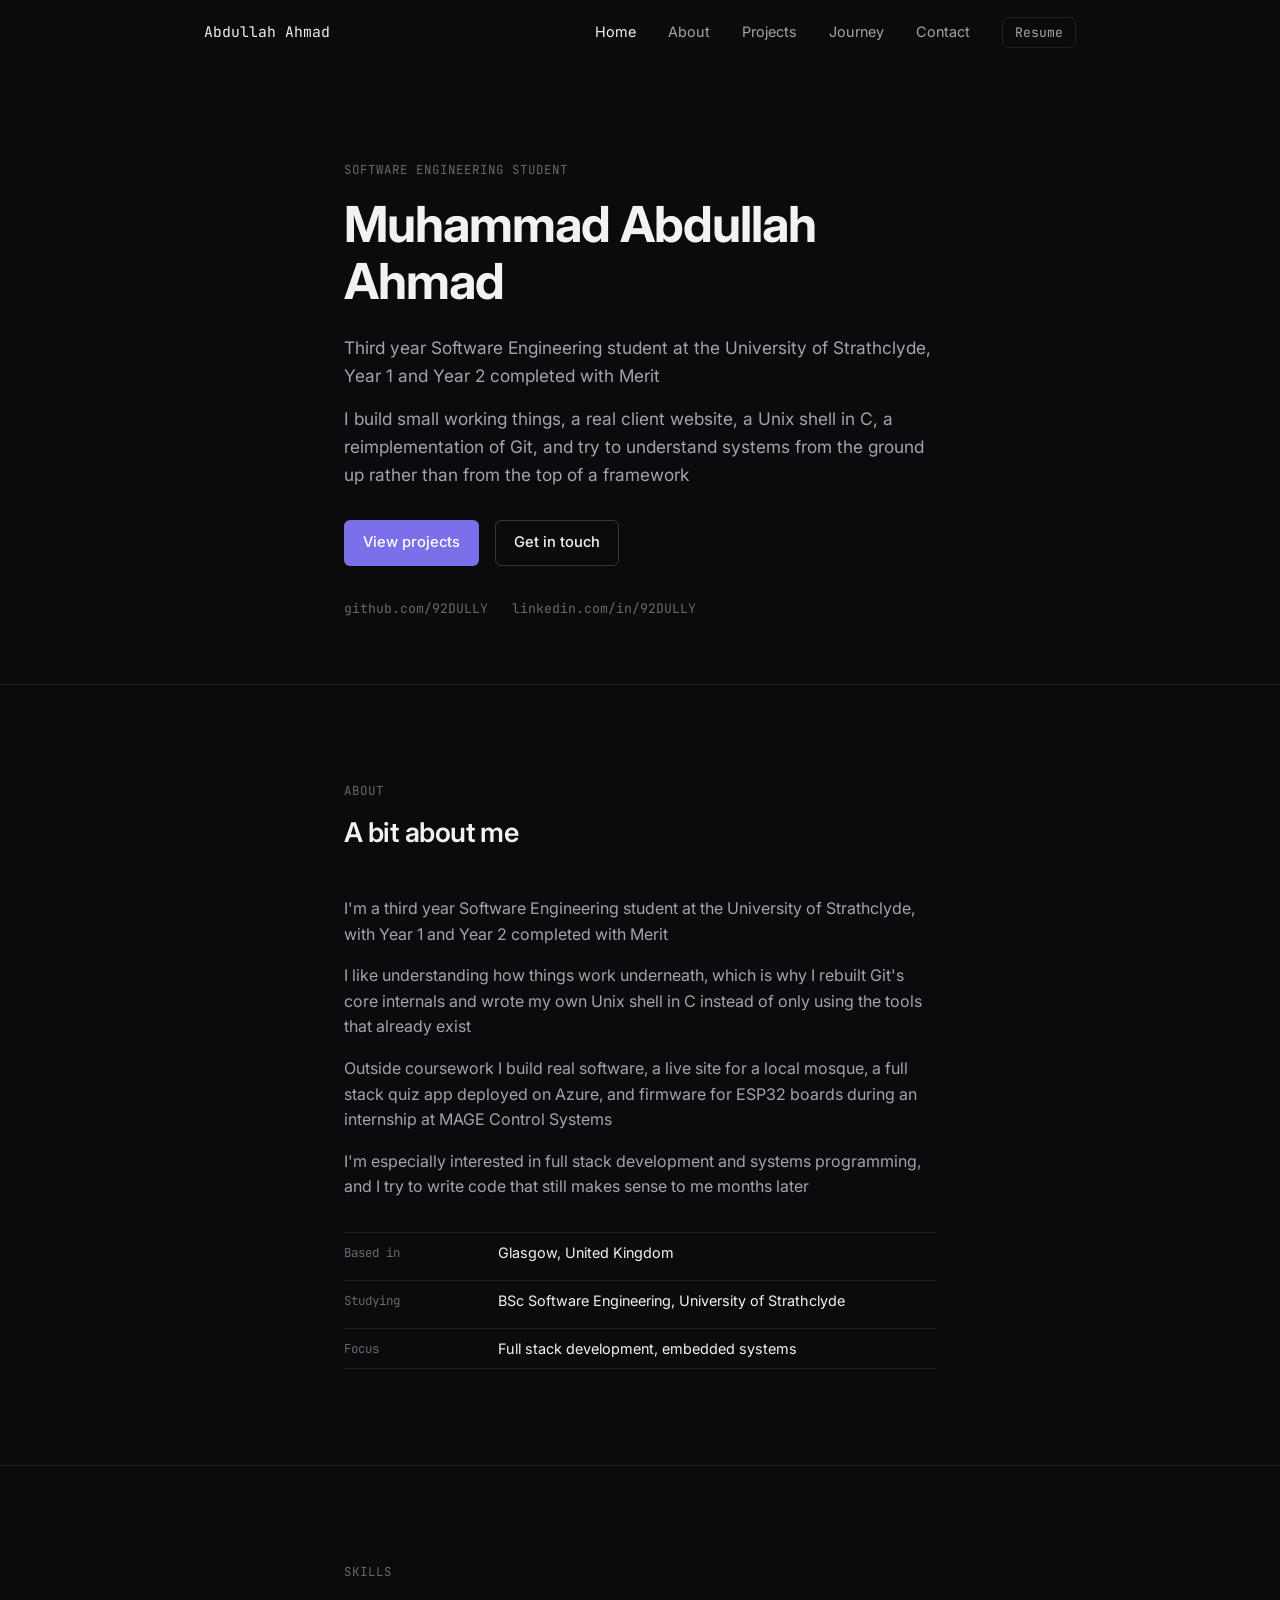
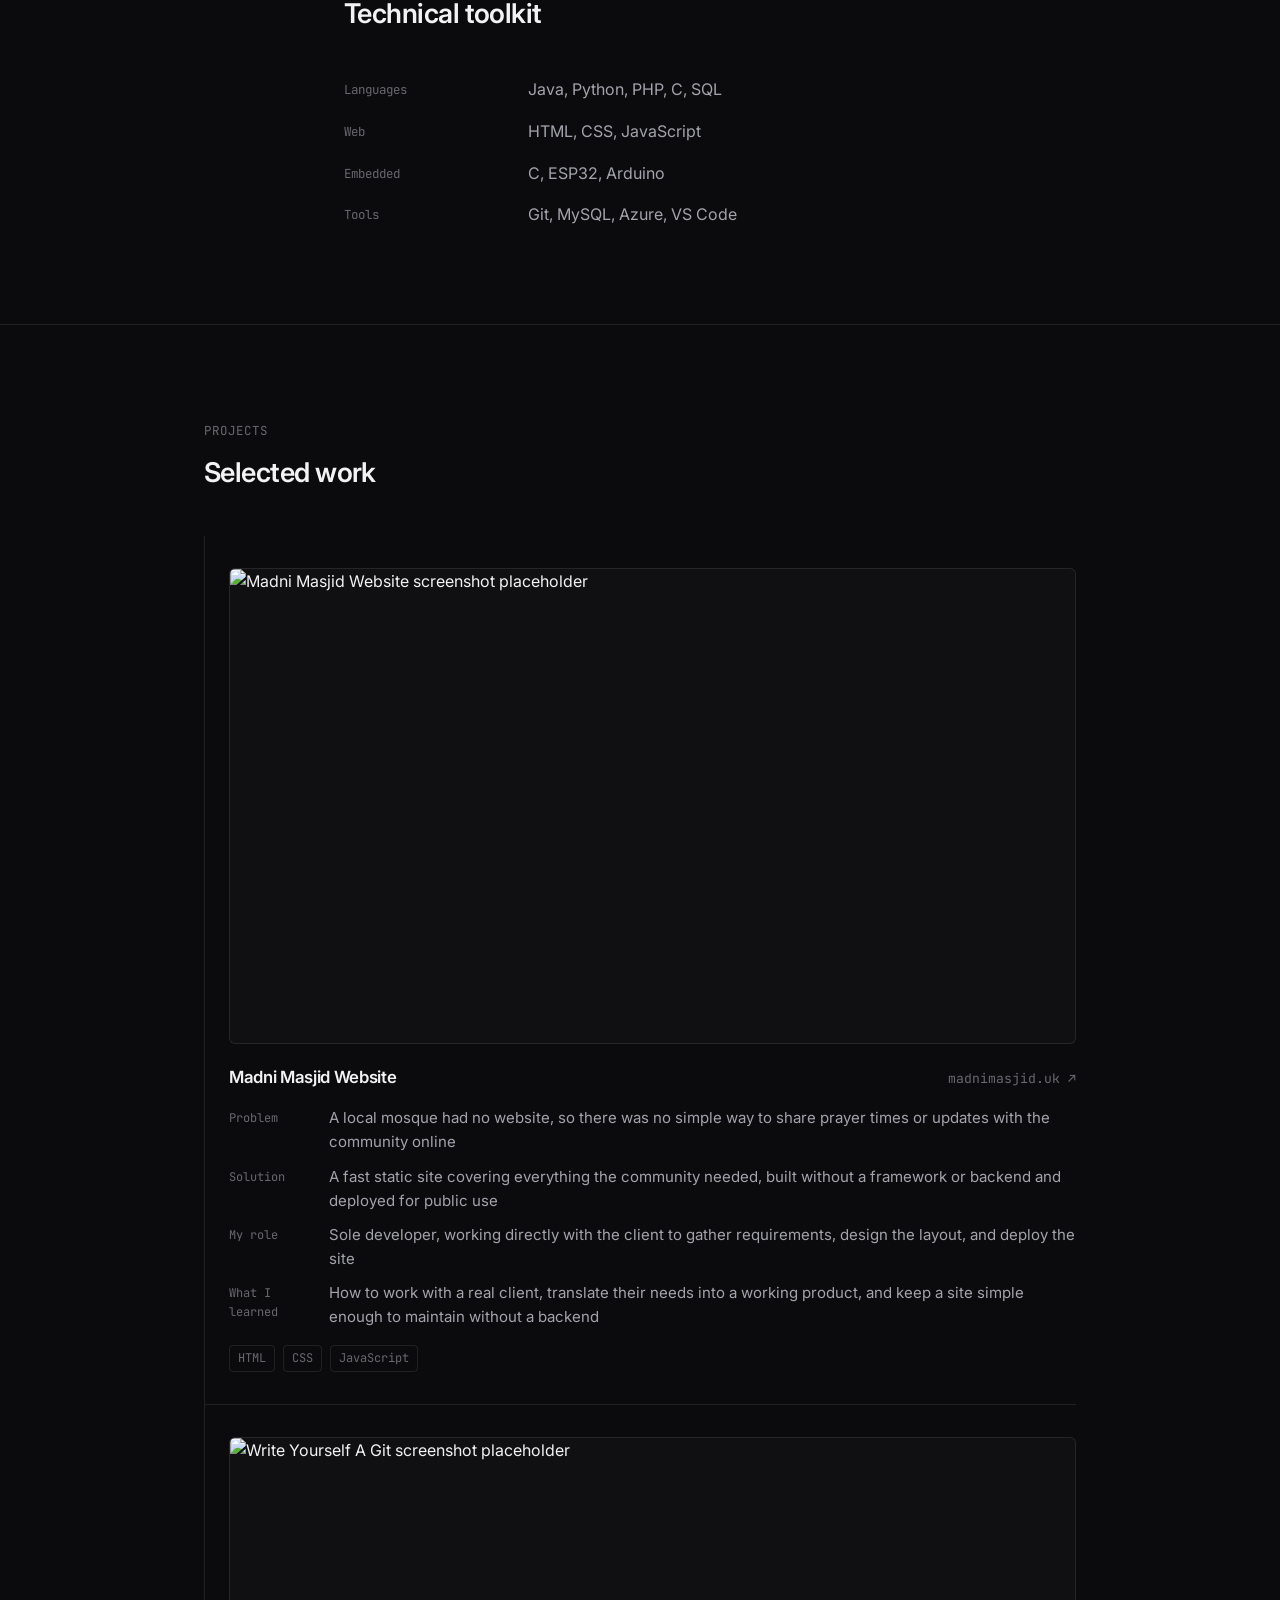
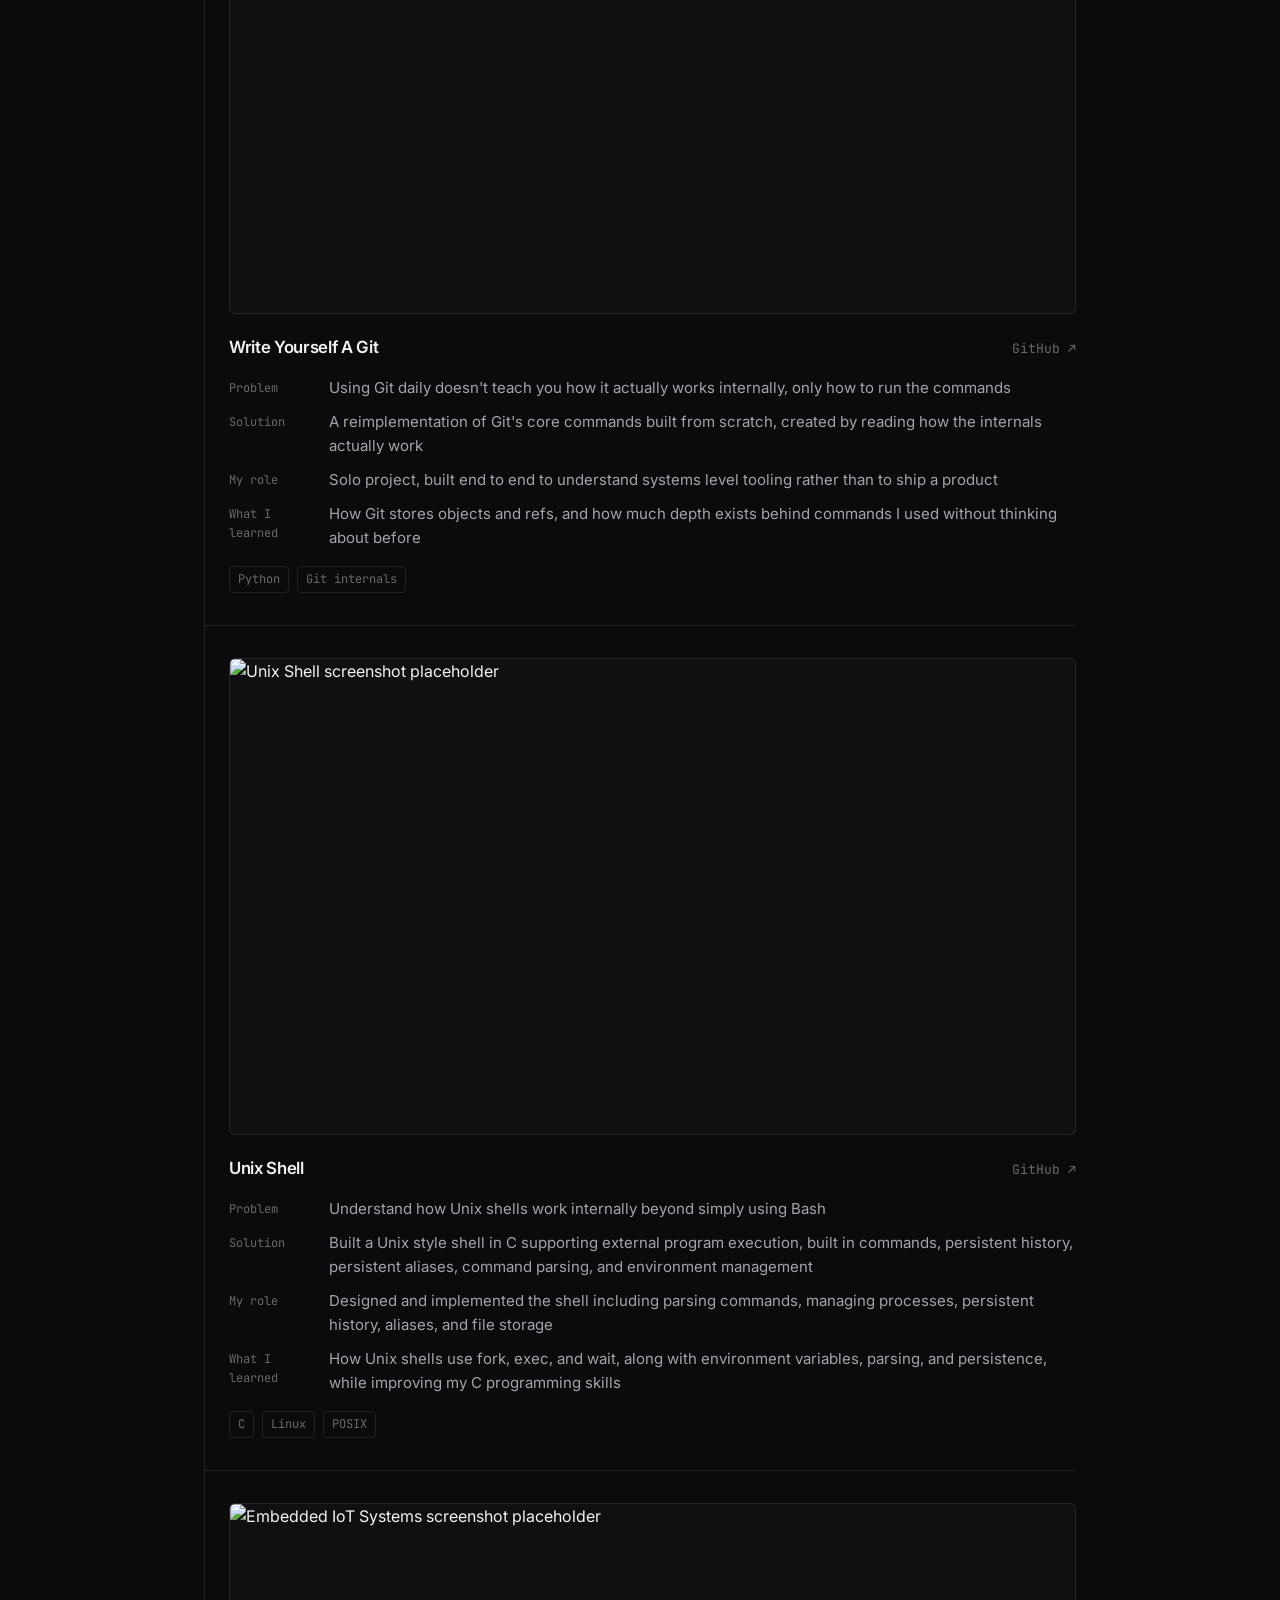
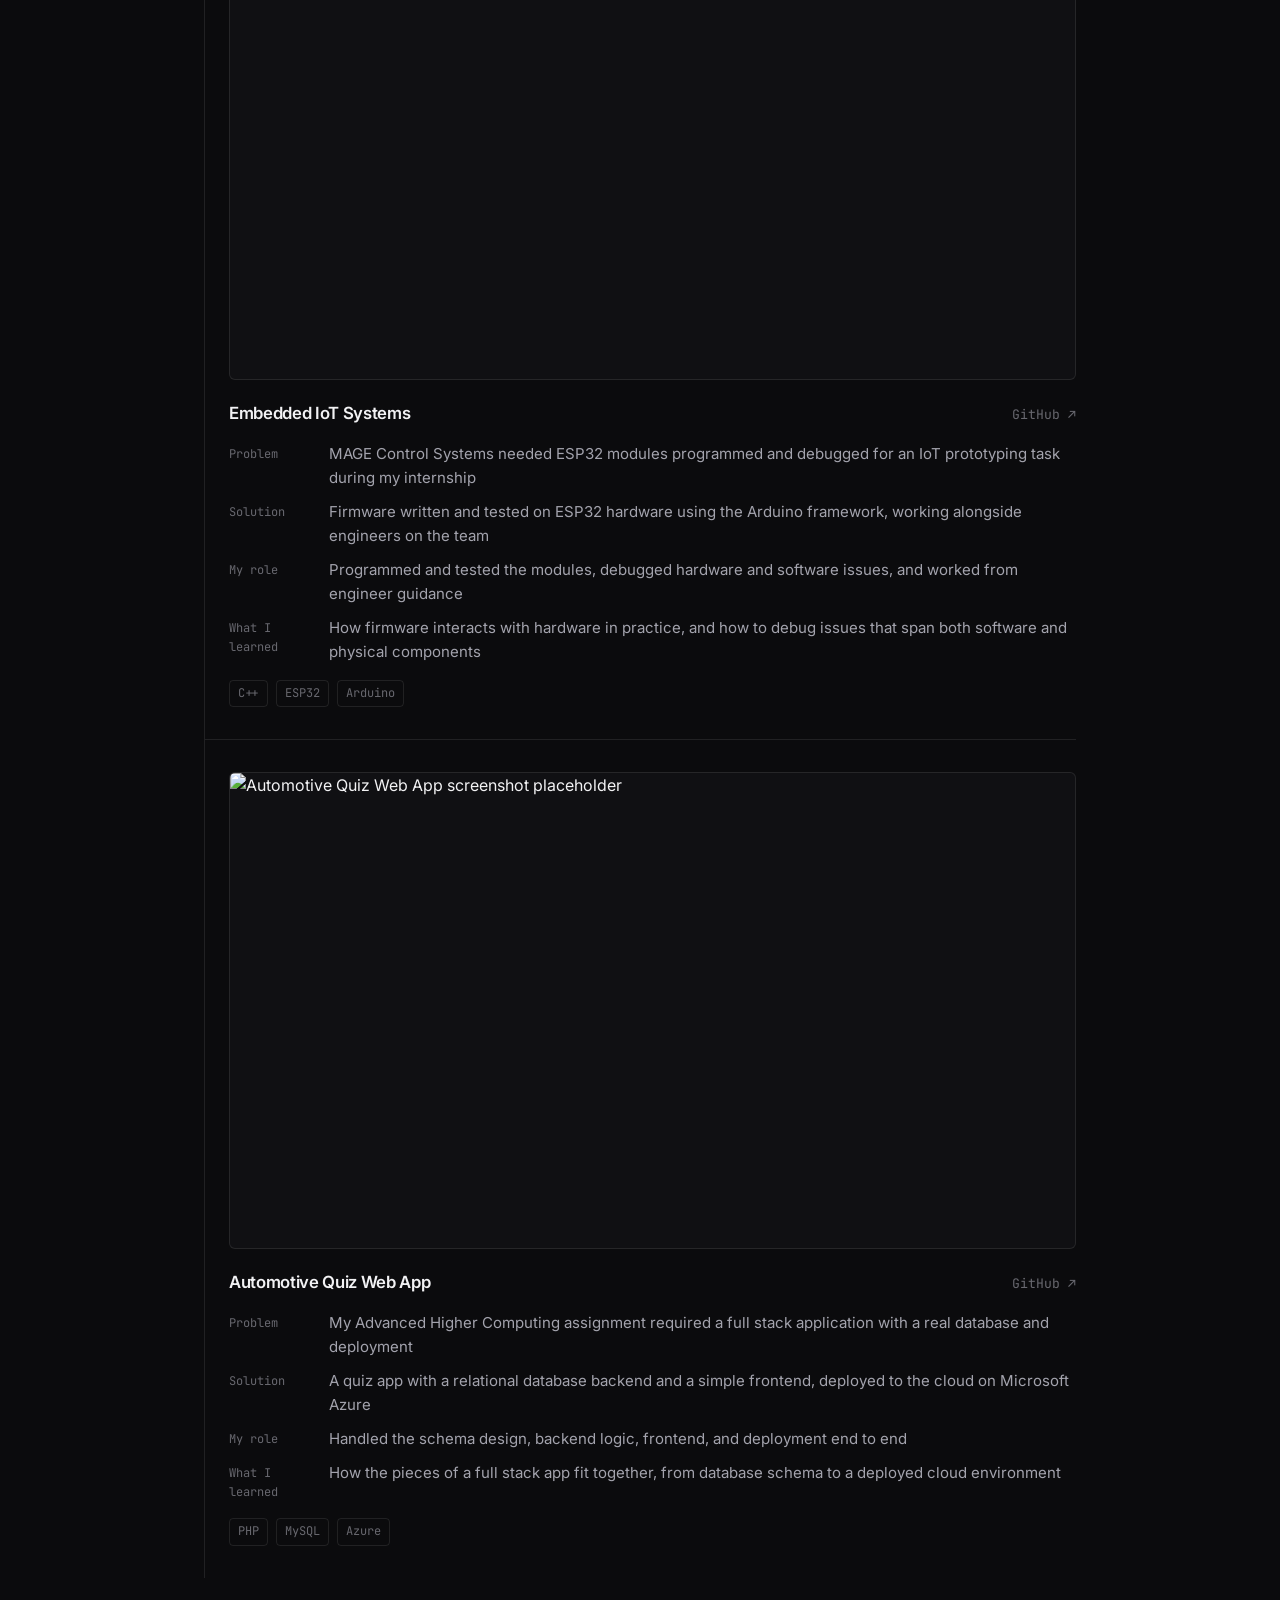
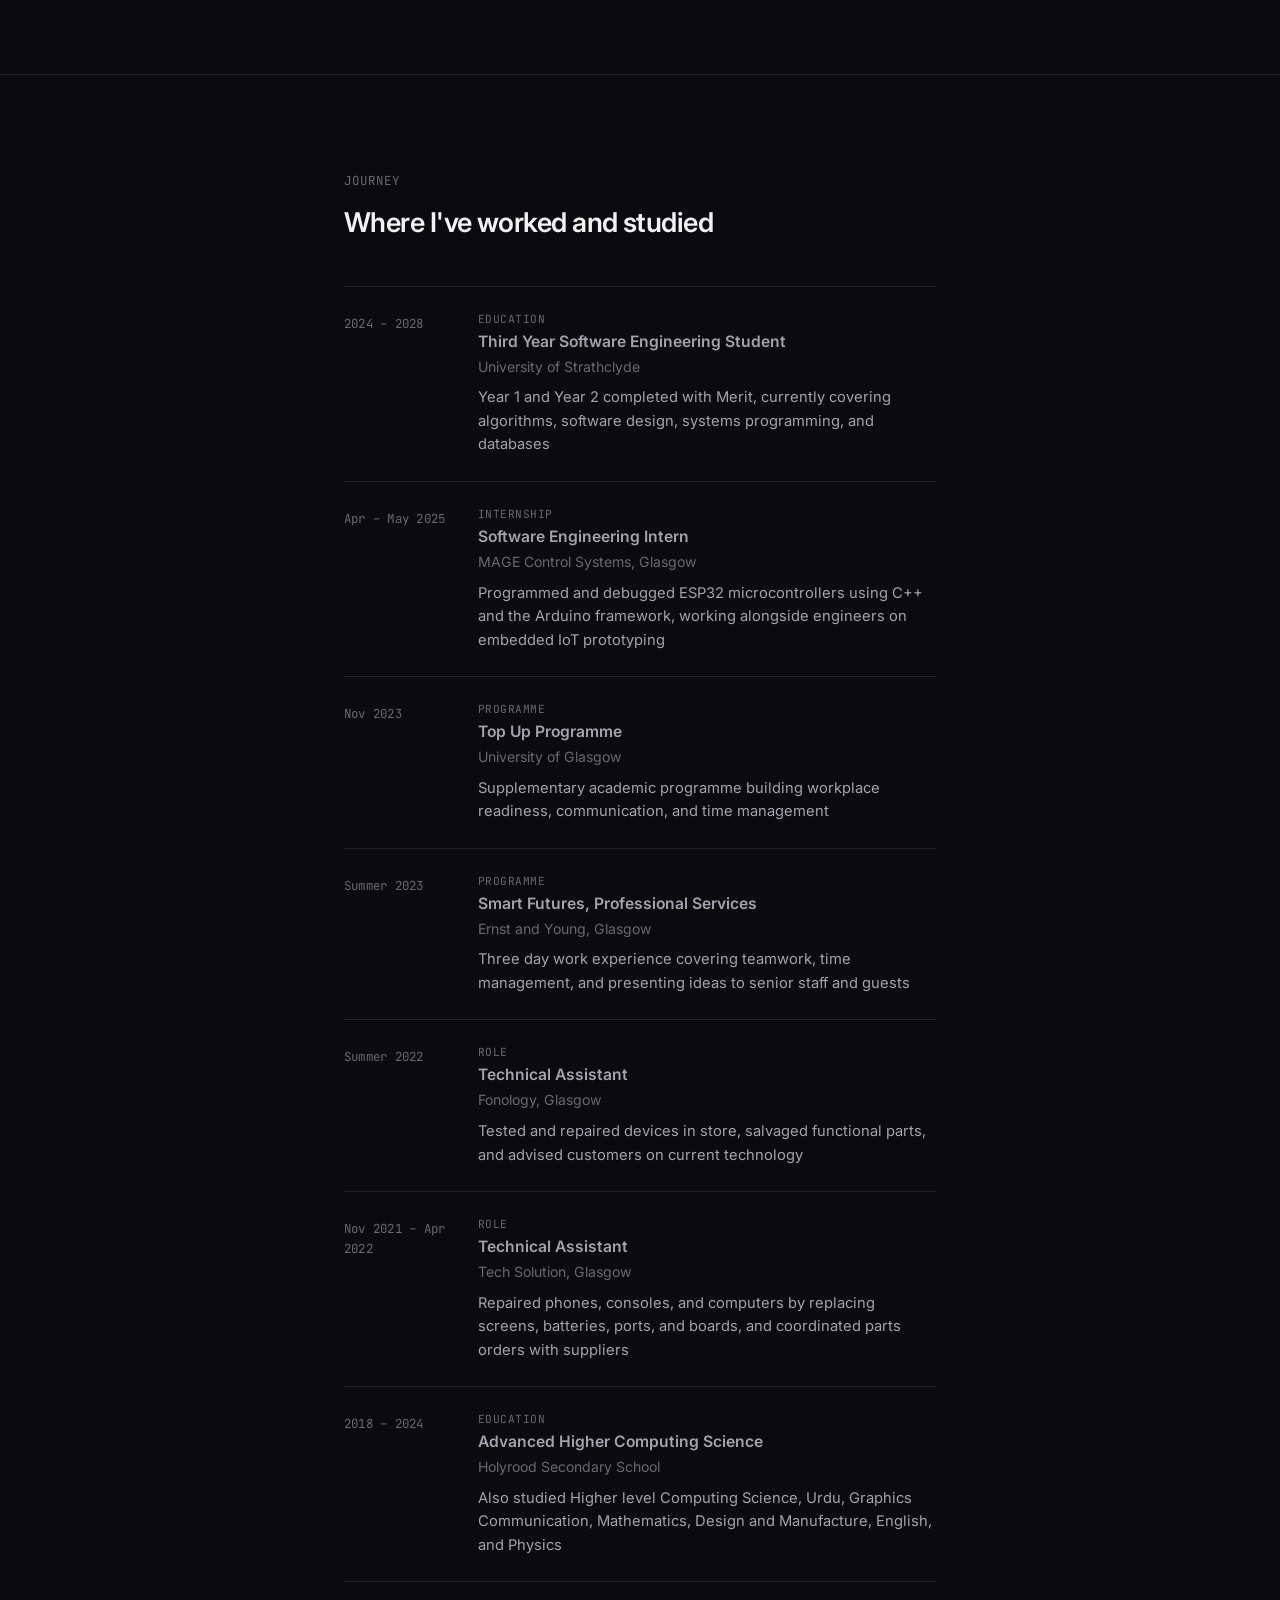
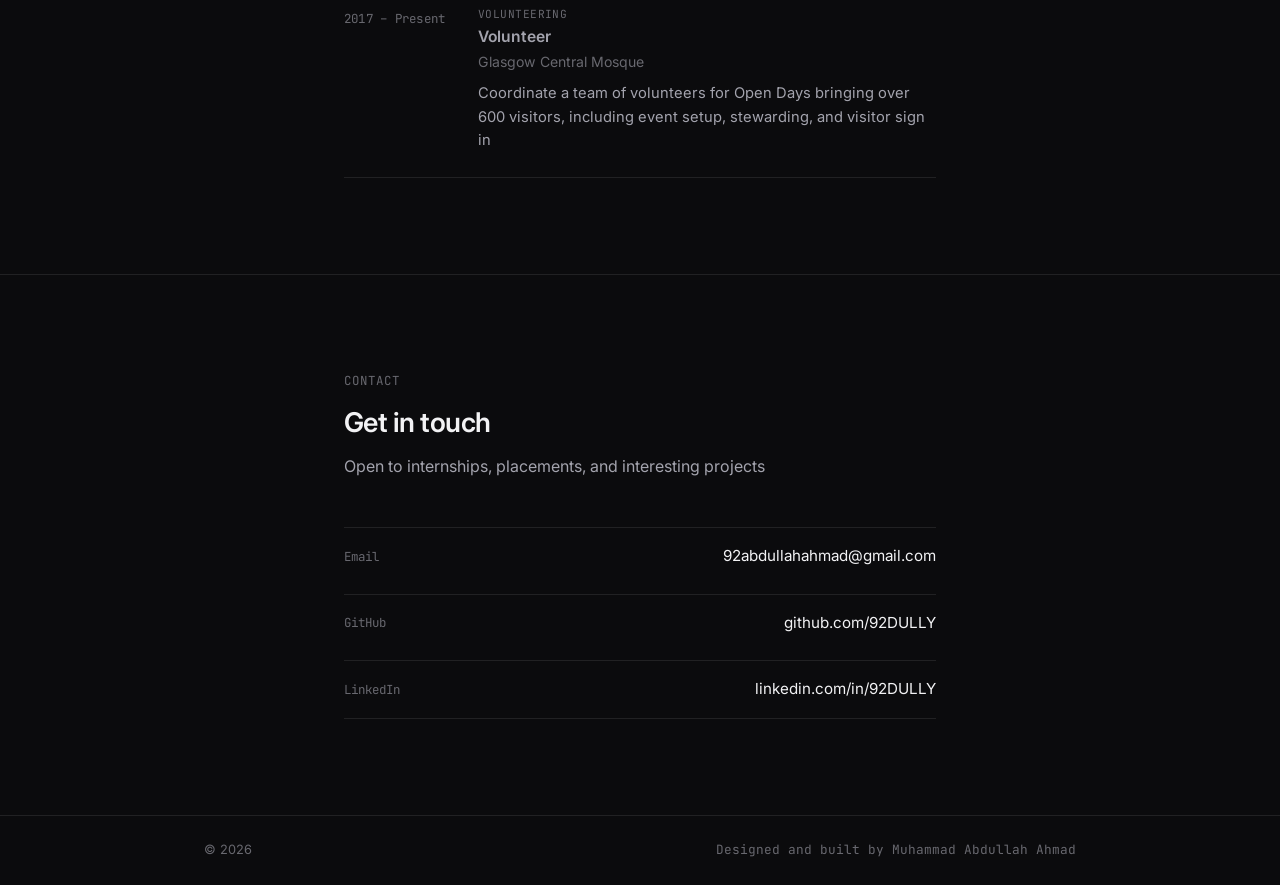
==== commit 8ab2258b: "add unix shell project" ====
--- a/index.html
+++ b/index.html
@@ -3,9 +3,9 @@
 <head>
   <meta charset="UTF-8" />
   <meta name="viewport" content="width=device-width, initial-scale=1.0" />
-  <meta name="description" content="Muhammad Abdullah Ahmad — Software Engineering student at the University of Strathclyde." />
+  <meta name="description" content="Muhammad Abdullah Ahmad, Software Engineering student at the University of Strathclyde" />
   <meta name="author" content="Muhammad Abdullah Ahmad" />
-  <title>Muhammad Abdullah Ahmad — Software Engineering</title>
+  <title>Muhammad Abdullah Ahmad, Software Engineering</title>
 
   <link rel="preconnect" href="https://fonts.googleapis.com" />
   <link rel="preconnect" href="https://fonts.gstatic.com" crossorigin />
@@ -25,7 +25,7 @@
           <li><a href="#home"       class="nav-link" data-section="home">Home</a></li>
           <li><a href="#about"      class="nav-link" data-section="about">About</a></li>
           <li><a href="#projects"   class="nav-link" data-section="projects">Projects</a></li>
-          <li><a href="#experience" class="nav-link" data-section="experience">Experience</a></li>
+          <li><a href="#journey"    class="nav-link" data-section="journey">Journey</a></li>
           <li><a href="#contact"    class="nav-link" data-section="contact">Contact</a></li>
           <li><a href="cv.pdf" class="nav-cv" download>Resume</a></li>
         </ul>
@@ -47,10 +47,13 @@
         <span class="eyebrow">Software Engineering Student</span>
         <h1>Muhammad Abdullah Ahmad</h1>
         <p class="hero-lede">
-          Second-year Software Engineering student at the University of Strathclyde.
-          I build small, working things — a real client website, an ESP32 firmware project,
-          a from-scratch reimplementation of Git — and try to understand systems from the
-          ground up rather than from the top of a framework.
+          Third year Software Engineering student at the University of Strathclyde,
+          Year 1 and Year 2 completed with Merit
+        </p>
+        <p class="hero-lede hero-lede-secondary">
+          I build small working things, a real client website, a Unix shell in C,
+          a reimplementation of Git, and try to understand systems from the ground up
+          rather than from the top of a framework
         </p>
         <div class="hero-actions">
           <a href="#projects" class="btn btn-primary">View projects</a>
@@ -73,17 +76,22 @@
 
         <div class="about-body">
           <p>
-            I'm a second-year Software Engineering student at the University of Strathclyde.
-            I'm drawn to how things actually work underneath — I re-implemented Git's core
-            internals mostly to understand version control rather than just use it, and I
-            like projects where I'm responsible for the whole thing, not just one layer.
+            I'm a third year Software Engineering student at the University of Strathclyde,
+            with Year 1 and Year 2 completed with Merit
           </p>
           <p>
-            Most of my time outside coursework goes into building real, working software:
-            a live site for a community mosque, a full-stack quiz app deployed on Azure,
-            and firmware work on ESP32 boards during an internship at MAGE Control Systems.
-            I'm particularly interested in full-stack and web development, and in writing
-            code that's straightforward to read six months later.
+            I like understanding how things work underneath, which is why I rebuilt Git's
+            core internals and wrote my own Unix shell in C instead of only using the tools
+            that already exist
+          </p>
+          <p>
+            Outside coursework I build real software, a live site for a local mosque,
+            a full stack quiz app deployed on Azure, and firmware for ESP32 boards during
+            an internship at MAGE Control Systems
+          </p>
+          <p>
+            I'm especially interested in full stack development and systems programming,
+            and I try to write code that still makes sense to me months later
           </p>
         </div>
 
@@ -98,7 +106,7 @@
           </div>
           <div class="about-meta-row">
             <dt class="about-meta-label">Focus</dt>
-            <dd class="about-meta-value">Full-stack &amp; web development, embedded systems</dd>
+            <dd class="about-meta-value">Full stack development, embedded systems</dd>
           </div>
         </dl>
       </div>
@@ -114,19 +122,16 @@
 
         <dl class="skills-list">
           <dt>Languages</dt>
-          <dd>Java, Python, PHP, C, SQL, HTML, CSS, Visual Basic, LaTeX</dd>
-
-          <dt>Tools &amp; platforms</dt>
-          <dd>Git, MySQL, MS Azure, VS Code, IntelliJ</dd>
+          <dd>Java, Python, PHP, C, SQL</dd>
+
+          <dt>Web</dt>
+          <dd>HTML, CSS, JavaScript</dd>
 
           <dt>Embedded</dt>
-          <dd>ESP32, Arduino framework, IoT prototyping</dd>
-
-          <dt>Currently learning</dt>
-          <dd>Software architecture patterns, RTOS fundamentals</dd>
-
-          <dt>Spoken</dt>
-          <dd>English (native), Urdu (fluent), Arabic (learning)</dd>
+          <dd>C, ESP32, Arduino</dd>
+
+          <dt>Tools</dt>
+          <dd>Git, MySQL, Azure, VS Code</dd>
         </dl>
       </div>
     </section>
@@ -141,27 +146,31 @@
 
         <div class="projects-list">
 
-          <!-- Featured: Madni Masjid -->
-          <article class="project" aria-label="Madni Masjid Website — featured project">
+          <!-- Madni Masjid -->
+          <article class="project" aria-label="Madni Masjid Website">
+            <figure class="project-media">
+              <img src="images/madni-masjid.svg" alt="Madni Masjid Website screenshot placeholder" loading="lazy" />
+            </figure>
             <div class="project-top">
-              <h3 class="project-title">
-                Madni Masjid Website
-                <span class="project-featured-tag">Live · Real client</span>
-              </h3>
+              <h3 class="project-title">Madni Masjid Website</h3>
               <a href="https://madnimasjid.uk" target="_blank" rel="noopener noreferrer" class="project-link">madnimasjid.uk ↗</a>
             </div>
             <div class="project-rows">
               <div class="project-row">
                 <span class="project-row-label">Problem</span>
-                <span class="project-row-value">A local mosque had no web presence — no way to share prayer times, events, or information with the community online.</span>
+                <span class="project-row-value">A local mosque had no website, so there was no simple way to share prayer times or updates with the community online</span>
               </div>
               <div class="project-row">
                 <span class="project-row-label">Solution</span>
-                <span class="project-row-value">A fast, simple static site covering everything the community needed, deployed and live for public use.</span>
+                <span class="project-row-value">A fast static site covering everything the community needed, built without a framework or backend and deployed for public use</span>
               </div>
               <div class="project-row">
                 <span class="project-row-label">My role</span>
-                <span class="project-row-value">Sole developer — gathered requirements directly from the client, designed the layout, built and deployed the site.</span>
+                <span class="project-row-value">Sole developer, working directly with the client to gather requirements, design the layout, and deploy the site</span>
+              </div>
+              <div class="project-row">
+                <span class="project-row-label">What I learned</span>
+                <span class="project-row-value">How to work with a real client, translate their needs into a working product, and keep a site simple enough to maintain without a backend</span>
               </div>
             </div>
             <ul class="tech-list" role="list">
@@ -173,6 +182,9 @@
 
           <!-- Write Yourself A Git -->
           <article class="project" aria-label="Write Yourself A Git project">
+            <figure class="project-media">
+              <img src="images/wyag.svg" alt="Write Yourself A Git screenshot placeholder" loading="lazy" />
+            </figure>
             <div class="project-top">
               <h3 class="project-title">Write Yourself A Git</h3>
               <a href="https://github.com/92dully/wyag" target="_blank" rel="noopener noreferrer" class="project-link">GitHub ↗</a>
@@ -180,15 +192,19 @@
             <div class="project-rows">
               <div class="project-row">
                 <span class="project-row-label">Problem</span>
-                <span class="project-row-value">Using Git daily doesn't teach you how it actually works internally — objects, refs, the storage model.</span>
+                <span class="project-row-value">Using Git daily doesn't teach you how it actually works internally, only how to run the commands</span>
               </div>
               <div class="project-row">
                 <span class="project-row-label">Solution</span>
-                <span class="project-row-value">A from-scratch reimplementation of Git's core commands, built by reading the internals rather than the docs.</span>
+                <span class="project-row-value">A reimplementation of Git's core commands built from scratch, created by reading how the internals actually work</span>
               </div>
               <div class="project-row">
                 <span class="project-row-label">My role</span>
-                <span class="project-row-value">Solo project, built end to end for my own understanding of systems-level tooling.</span>
+                <span class="project-row-value">Solo project, built end to end to understand systems level tooling rather than to ship a product</span>
+              </div>
+              <div class="project-row">
+                <span class="project-row-label">What I learned</span>
+                <span class="project-row-value">How Git stores objects and refs, and how much depth exists behind commands I used without thinking about before</span>
               </div>
             </div>
             <ul class="tech-list" role="list">
@@ -197,8 +213,45 @@
             </ul>
           </article>
 
+          <!-- Unix Shell -->
+          <article class="project" aria-label="Unix Shell project">
+            <figure class="project-media">
+              <img src="images/unix-shell.svg" alt="Unix Shell screenshot placeholder" loading="lazy" />
+            </figure>
+            <div class="project-top">
+              <h3 class="project-title">Unix Shell</h3>
+              <a href="https://github.com/92dully" target="_blank" rel="noopener noreferrer" class="project-link">GitHub ↗</a>
+            </div>
+            <div class="project-rows">
+              <div class="project-row">
+                <span class="project-row-label">Problem</span>
+                <span class="project-row-value">Understand how Unix shells work internally beyond simply using Bash</span>
+              </div>
+              <div class="project-row">
+                <span class="project-row-label">Solution</span>
+                <span class="project-row-value">Built a Unix style shell in C supporting external program execution, built in commands, persistent history, persistent aliases, command parsing, and environment management</span>
+              </div>
+              <div class="project-row">
+                <span class="project-row-label">My role</span>
+                <span class="project-row-value">Designed and implemented the shell including parsing commands, managing processes, persistent history, aliases, and file storage</span>
+              </div>
+              <div class="project-row">
+                <span class="project-row-label">What I learned</span>
+                <span class="project-row-value">How Unix shells use fork, exec, and wait, along with environment variables, parsing, and persistence, while improving my C programming skills</span>
+              </div>
+            </div>
+            <ul class="tech-list" role="list">
+              <li class="tech-tag">C</li>
+              <li class="tech-tag">Linux</li>
+              <li class="tech-tag">POSIX</li>
+            </ul>
+          </article>
+
           <!-- Embedded IoT -->
           <article class="project" aria-label="Embedded IoT Systems project">
+            <figure class="project-media">
+              <img src="images/embedded-iot.svg" alt="Embedded IoT Systems screenshot placeholder" loading="lazy" />
+            </figure>
             <div class="project-top">
               <h3 class="project-title">Embedded IoT Systems</h3>
               <a href="https://github.com/92dully/mage-embedded" target="_blank" rel="noopener noreferrer" class="project-link">GitHub ↗</a>
@@ -206,15 +259,19 @@
             <div class="project-rows">
               <div class="project-row">
                 <span class="project-row-label">Problem</span>
-                <span class="project-row-value">MAGE Control Systems needed ESP32 modules programmed and debugged for an IoT prototyping task during my internship.</span>
+                <span class="project-row-value">MAGE Control Systems needed ESP32 modules programmed and debugged for an IoT prototyping task during my internship</span>
               </div>
               <div class="project-row">
                 <span class="project-row-label">Solution</span>
-                <span class="project-row-value">Firmware written and tested on ESP32 hardware using the Arduino framework, working alongside engineers on the team.</span>
+                <span class="project-row-value">Firmware written and tested on ESP32 hardware using the Arduino framework, working alongside engineers on the team</span>
               </div>
               <div class="project-row">
                 <span class="project-row-label">My role</span>
-                <span class="project-row-value">Programmed and tested the modules, debugged hardware/software issues, and worked from engineer guidance.</span>
+                <span class="project-row-value">Programmed and tested the modules, debugged hardware and software issues, and worked from engineer guidance</span>
+              </div>
+              <div class="project-row">
+                <span class="project-row-label">What I learned</span>
+                <span class="project-row-value">How firmware interacts with hardware in practice, and how to debug issues that span both software and physical components</span>
               </div>
             </div>
             <ul class="tech-list" role="list">
@@ -226,6 +283,9 @@
 
           <!-- Automotive Quiz -->
           <article class="project" aria-label="Automotive Quiz Web App project">
+            <figure class="project-media">
+              <img src="images/automotive-quiz.svg" alt="Automotive Quiz Web App screenshot placeholder" loading="lazy" />
+            </figure>
             <div class="project-top">
               <h3 class="project-title">Automotive Quiz Web App</h3>
               <a href="https://github.com/92dully/AH-CS-Assignment" target="_blank" rel="noopener noreferrer" class="project-link">GitHub ↗</a>
@@ -233,15 +293,19 @@
             <div class="project-rows">
               <div class="project-row">
                 <span class="project-row-label">Problem</span>
-                <span class="project-row-value">My Advanced Higher Computing assignment required a full-stack application with a real database and deployment.</span>
+                <span class="project-row-value">My Advanced Higher Computing assignment required a full stack application with a real database and deployment</span>
               </div>
               <div class="project-row">
                 <span class="project-row-label">Solution</span>
-                <span class="project-row-value">A quiz app with a relational database backend and a simple frontend, deployed to the cloud on Microsoft Azure.</span>
+                <span class="project-row-value">A quiz app with a relational database backend and a simple frontend, deployed to the cloud on Microsoft Azure</span>
               </div>
               <div class="project-row">
                 <span class="project-row-label">My role</span>
-                <span class="project-row-value">End-to-end: schema design, backend logic, frontend, and deployment.</span>
+                <span class="project-row-value">Handled the schema design, backend logic, frontend, and deployment end to end</span>
+              </div>
+              <div class="project-row">
+                <span class="project-row-label">What I learned</span>
+                <span class="project-row-value">How the pieces of a full stack app fit together, from database schema to a deployed cloud environment</span>
               </div>
             </div>
             <ul class="tech-list" role="list">
@@ -255,12 +319,12 @@
       </div>
     </section>
 
-    <!-- ===================== EXPERIENCE & EDUCATION ===================== -->
-    <section class="section" id="experience" aria-labelledby="exp-heading">
+    <!-- ===================== JOURNEY ===================== -->
+    <section class="section" id="journey" aria-labelledby="journey-heading">
       <div class="container-text">
         <div class="section-head">
-          <span class="eyebrow">Experience &amp; education</span>
-          <h2 id="exp-heading">Where I've worked and studied</h2>
+          <span class="eyebrow">Journey</span>
+          <h2 id="journey-heading">Where I've worked and studied</h2>
         </div>
 
         <div class="timeline">
@@ -269,9 +333,9 @@
             <span class="tl-date mono">2024 – 2028</span>
             <div>
               <p class="tl-kind">Education</p>
-              <p class="tl-role">BSc Software Engineering</p>
+              <p class="tl-role">Third Year Software Engineering Student</p>
               <p class="tl-org">University of Strathclyde</p>
-              <p class="tl-desc">Year 1 completed with Merit. Core modules in algorithms, software design, systems programming, and databases.</p>
+              <p class="tl-desc">Year 1 and Year 2 completed with Merit, currently covering algorithms, software design, systems programming, and databases</p>
             </div>
           </div>
 
@@ -281,7 +345,7 @@
               <p class="tl-kind">Internship</p>
               <p class="tl-role">Software Engineering Intern</p>
               <p class="tl-org">MAGE Control Systems, Glasgow</p>
-              <p class="tl-desc">Programmed and debugged ESP32 microcontrollers using C++ and the Arduino framework, working alongside engineers on embedded IoT prototyping.</p>
+              <p class="tl-desc">Programmed and debugged ESP32 microcontrollers using C++ and the Arduino framework, working alongside engineers on embedded IoT prototyping</p>
             </div>
           </div>
 
@@ -289,9 +353,9 @@
             <span class="tl-date mono">Nov 2023</span>
             <div>
               <p class="tl-kind">Programme</p>
-              <p class="tl-role">Top-Up Programme</p>
+              <p class="tl-role">Top Up Programme</p>
               <p class="tl-org">University of Glasgow</p>
-              <p class="tl-desc">Supplementary academic programme (AAB) building workplace readiness, communication, and time management.</p>
+              <p class="tl-desc">Supplementary academic programme building workplace readiness, communication, and time management</p>
             </div>
           </div>
 
@@ -299,9 +363,9 @@
             <span class="tl-date mono">Summer 2023</span>
             <div>
               <p class="tl-kind">Programme</p>
-              <p class="tl-role">Smart Futures — Professional Services</p>
-              <p class="tl-org">Ernst &amp; Young, Glasgow</p>
-              <p class="tl-desc">Three-day work experience covering teamwork, time management, and presenting ideas to senior staff and guests.</p>
+              <p class="tl-role">Smart Futures, Professional Services</p>
+              <p class="tl-org">Ernst and Young, Glasgow</p>
+              <p class="tl-desc">Three day work experience covering teamwork, time management, and presenting ideas to senior staff and guests</p>
             </div>
           </div>
 
@@ -311,7 +375,7 @@
               <p class="tl-kind">Role</p>
               <p class="tl-role">Technical Assistant</p>
               <p class="tl-org">Fonology, Glasgow</p>
-              <p class="tl-desc">Tested and repaired devices in-store, salvaged functional parts, and advised customers on current technology.</p>
+              <p class="tl-desc">Tested and repaired devices in store, salvaged functional parts, and advised customers on current technology</p>
             </div>
           </div>
 
@@ -321,7 +385,7 @@
               <p class="tl-kind">Role</p>
               <p class="tl-role">Technical Assistant</p>
               <p class="tl-org">Tech Solution, Glasgow</p>
-              <p class="tl-desc">Repaired phones, consoles and computers — replacing screens, batteries, ports and boards — and coordinated parts orders with suppliers.</p>
+              <p class="tl-desc">Repaired phones, consoles, and computers by replacing screens, batteries, ports, and boards, and coordinated parts orders with suppliers</p>
             </div>
           </div>
 
@@ -329,9 +393,9 @@
             <span class="tl-date mono">2018 – 2024</span>
             <div>
               <p class="tl-kind">Education</p>
-              <p class="tl-role">Advanced Higher: Computing Science (B)</p>
+              <p class="tl-role">Advanced Higher Computing Science</p>
               <p class="tl-org">Holyrood Secondary School</p>
-              <p class="tl-desc">Higher: Computing Science (A), Urdu (A), Graphics Communication (B), Mathematics (B), Design &amp; Manufacture (C), English (C), Physics (C).</p>
+              <p class="tl-desc">Also studied Higher level Computing Science, Urdu, Graphics Communication, Mathematics, Design and Manufacture, English, and Physics</p>
             </div>
           </div>
 
@@ -341,7 +405,7 @@
               <p class="tl-kind">Volunteering</p>
               <p class="tl-role">Volunteer</p>
               <p class="tl-org">Glasgow Central Mosque</p>
-              <p class="tl-desc">Coordinate a team of volunteers for Open Days bringing 600+ visitors and food service for up to 400 people — event setup, stewarding, and sign-in.</p>
+              <p class="tl-desc">Coordinate a team of volunteers for Open Days bringing over 600 visitors, including event setup, stewarding, and visitor sign in</p>
             </div>
           </div>
 
@@ -355,7 +419,7 @@
         <div class="section-head">
           <span class="eyebrow">Contact</span>
           <h2 id="contact-heading">Get in touch</h2>
-          <p>Open to internships, placements, and interesting projects.</p>
+          <p>Open to internships, placements, and interesting projects</p>
         </div>
 
         <address class="contact-list">
@@ -380,8 +444,8 @@
   <!-- ===================== FOOTER ===================== -->
   <footer class="footer">
     <div class="container footer-inner">
-      <p class="footer-copy">© 2026 Muhammad Abdullah Ahmad</p>
-      <p class="footer-stack">HTML · CSS · JS</p>
+      <p class="footer-copy">© 2026</p>
+      <p class="footer-stack">Designed and built by Muhammad Abdullah Ahmad</p>
     </div>
   </footer>
 
--- a/style.css
+++ b/style.css
@@ -237,6 +237,10 @@
   margin-top: var(--sp-3);
   max-width: 54ch;
 }
+.hero p.hero-lede-secondary {
+  margin-top: var(--sp-2);
+  color: var(--text-secondary);
+}
 
 .hero-links {
   display: flex;
@@ -314,14 +318,19 @@
 
 .project-title { display: flex; align-items: center; gap: 10px; }
 
-.project-featured-tag {
-  font-family: var(--mono);
-  font-size: 0.72rem;
-  color: var(--accent);
-  border: 1px solid var(--accent-soft);
-  background: var(--accent-soft);
-  padding: 2px 8px;
-  border-radius: 4px;
+.project-media {
+  aspect-ratio: 16 / 9;
+  border: 1px solid var(--border);
+  border-radius: 6px;
+  overflow: hidden;
+  margin-bottom: var(--sp-3);
+  background: #101013;
+}
+.project-media img {
+  width: 100%;
+  height: 100%;
+  object-fit: cover;
+  display: block;
 }
 
 .project-link {
@@ -451,6 +460,7 @@
   .hero-text > *:nth-child(3) { animation-delay: 0.14s; }
   .hero-text > *:nth-child(4) { animation-delay: 0.2s; }
   .hero-text > *:nth-child(5) { animation-delay: 0.26s; }
+  .hero-text > *:nth-child(6) { animation-delay: 0.32s; }
 }
 @keyframes fadeUp {
   from { opacity: 0; transform: translateY(6px); }
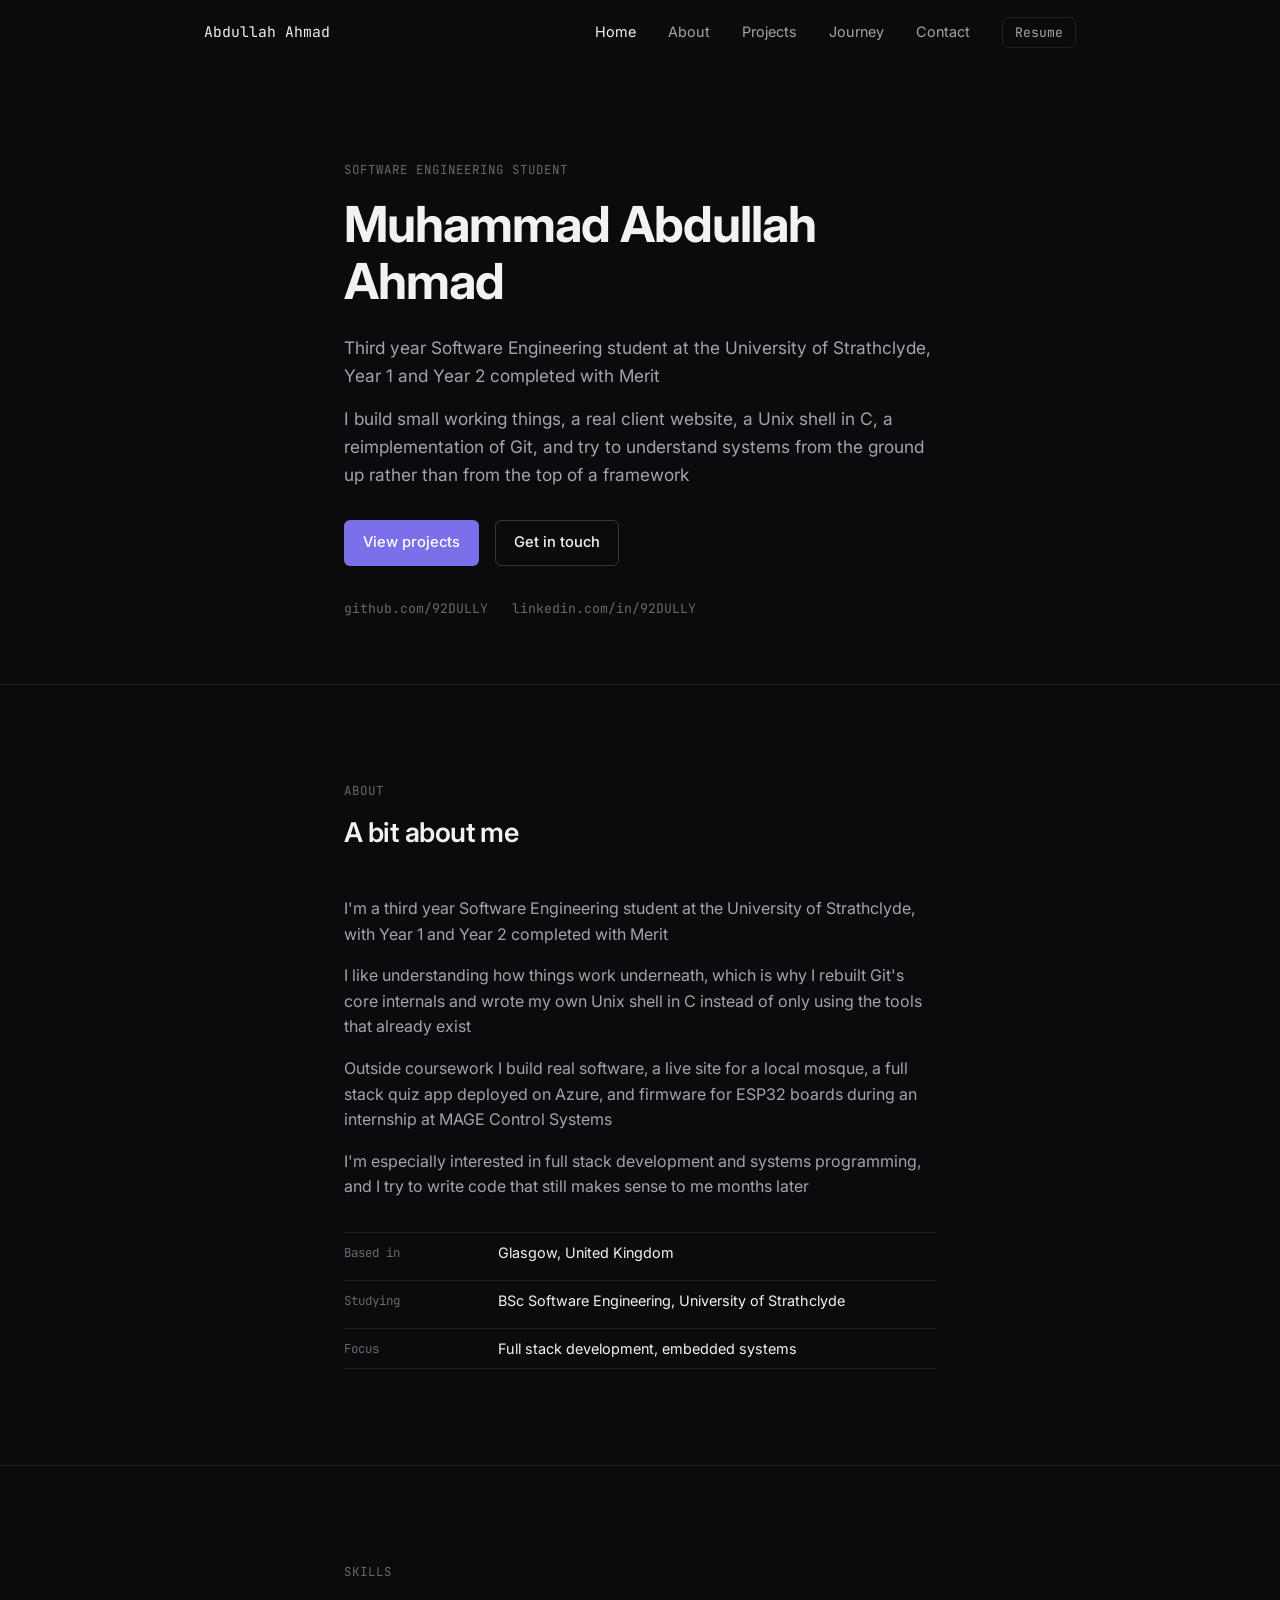
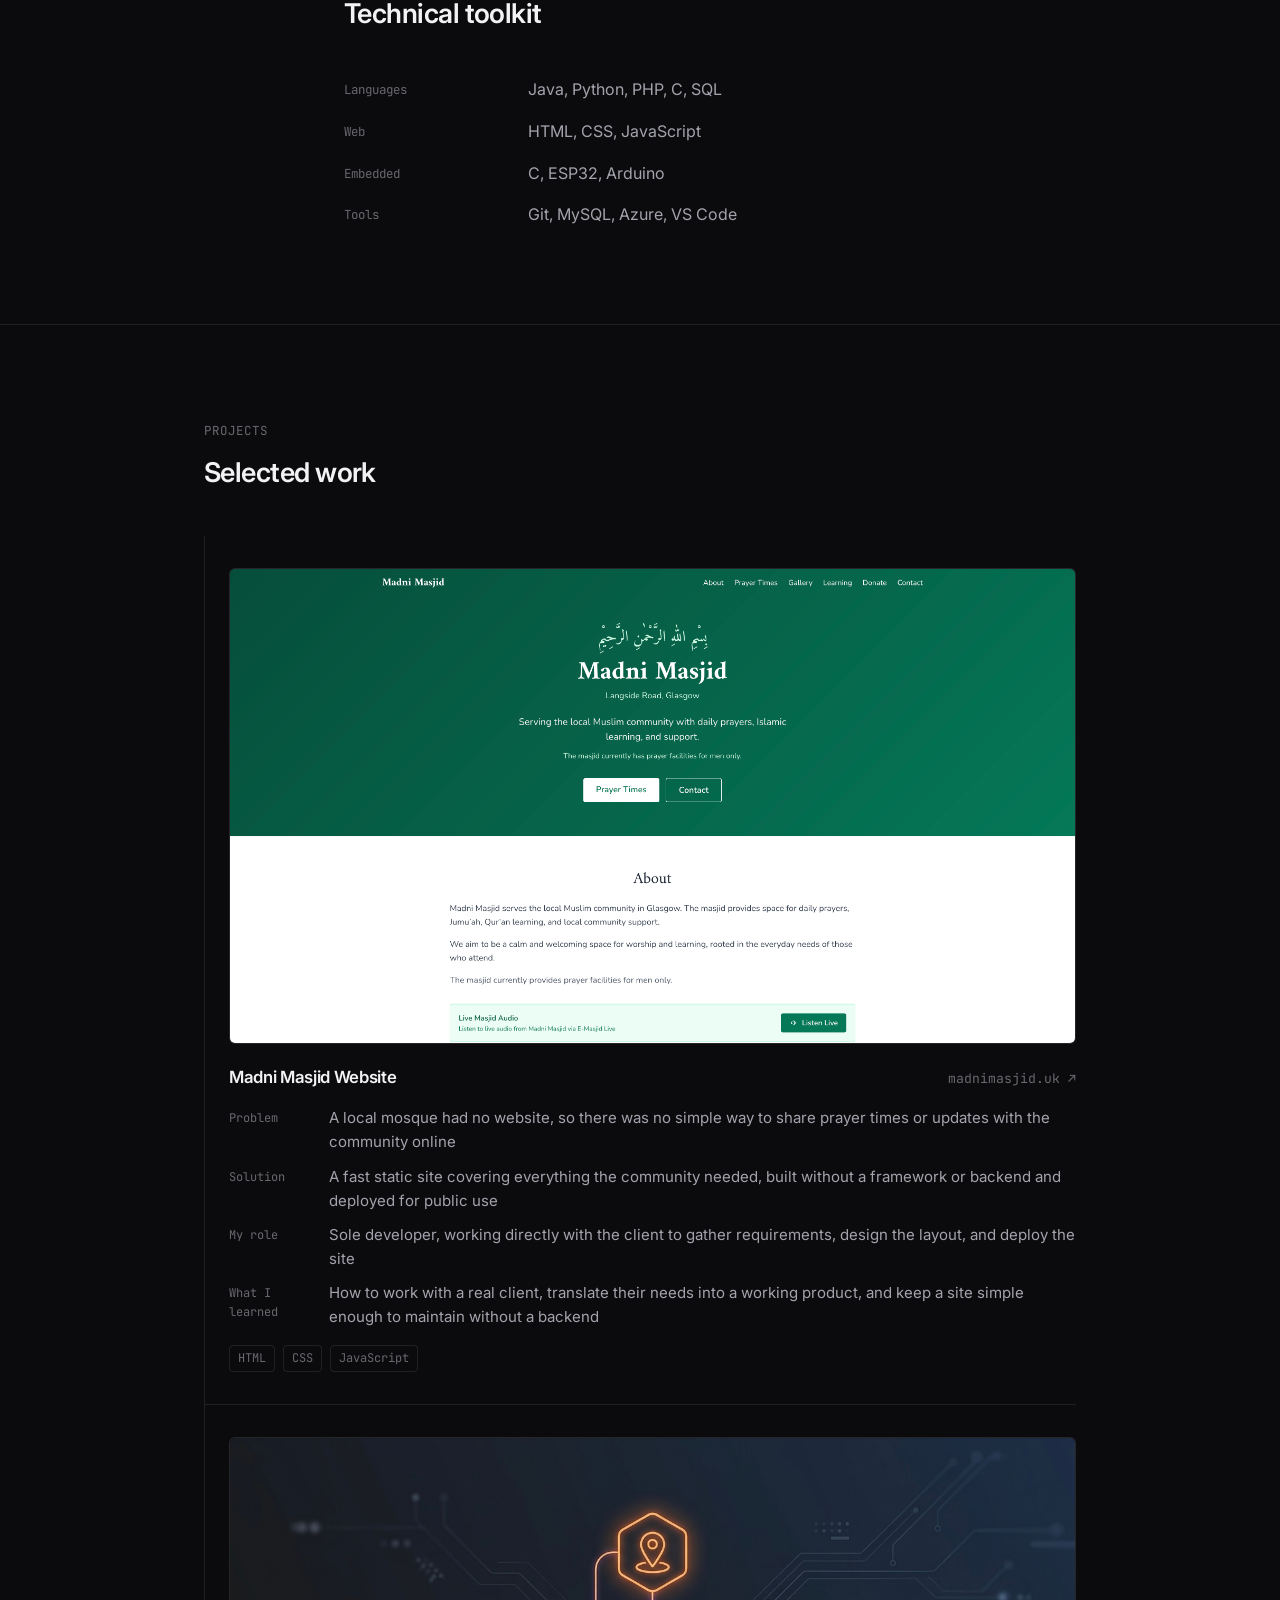
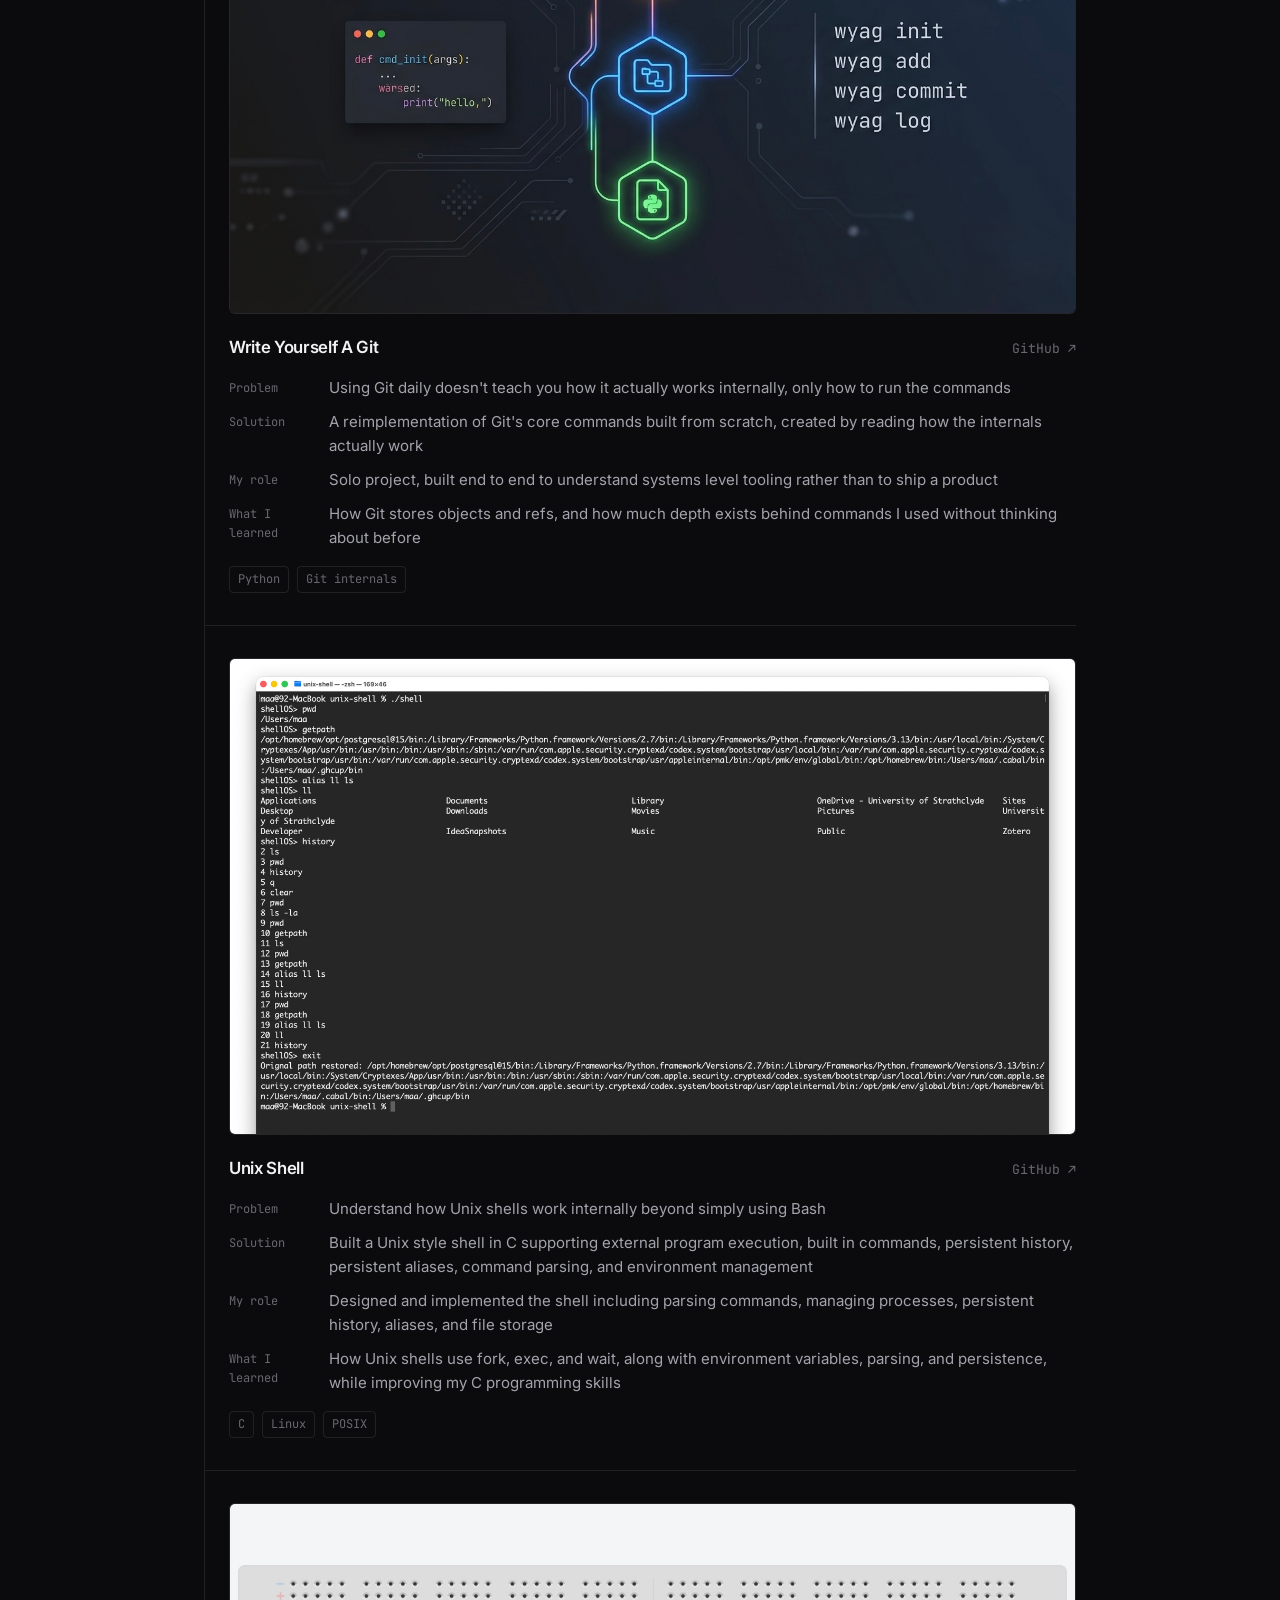
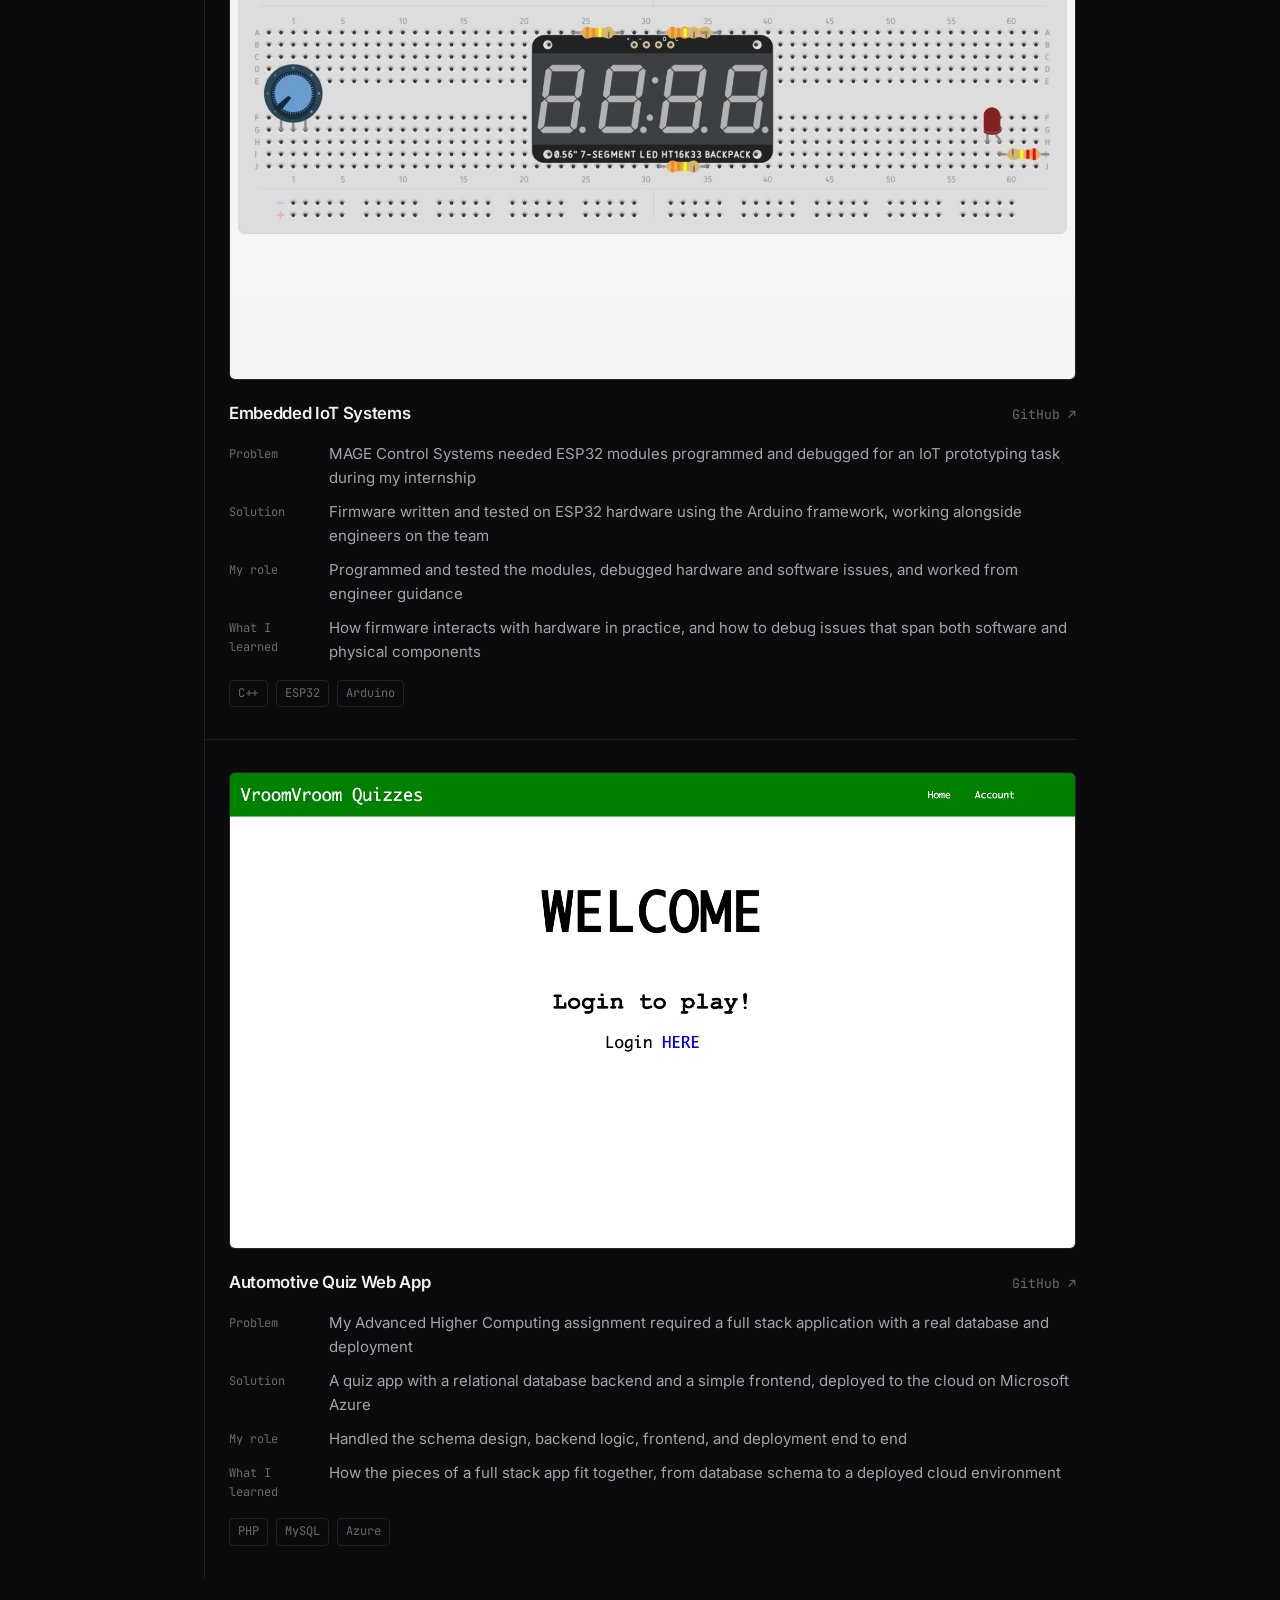
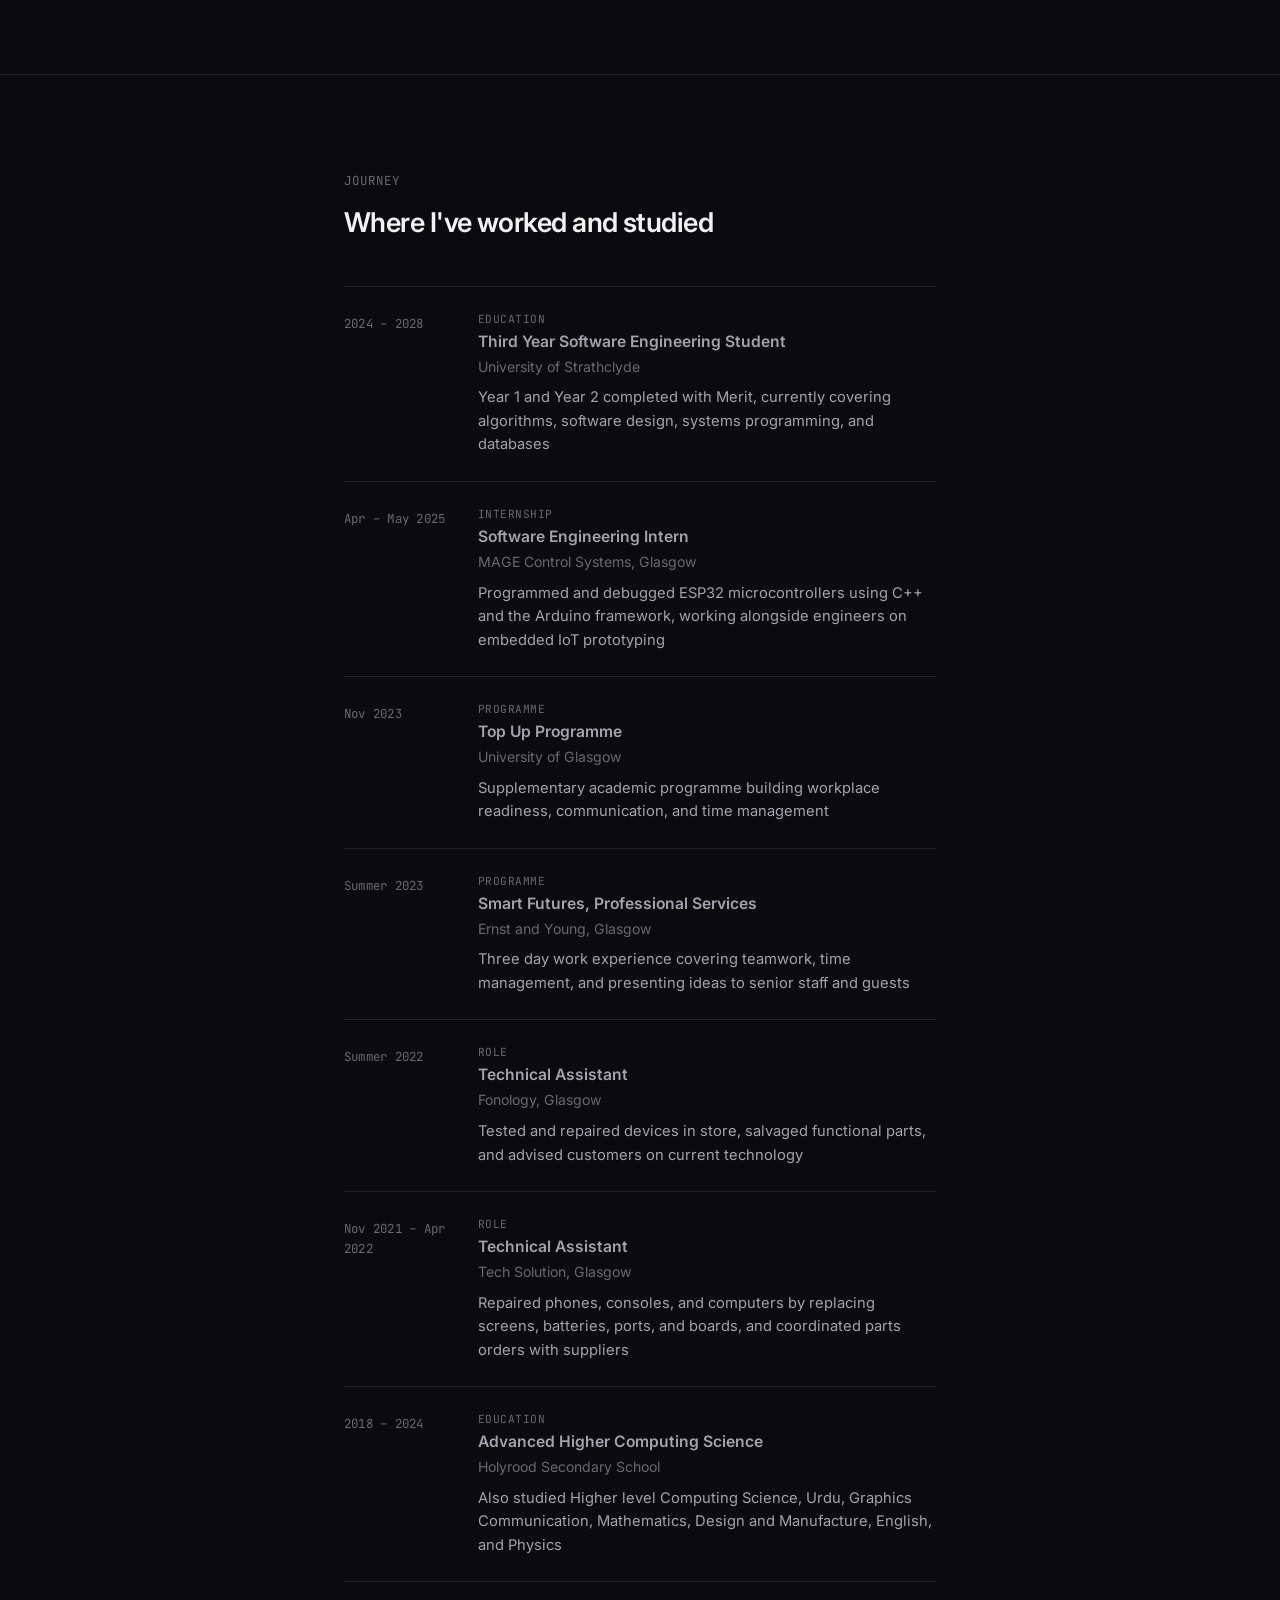
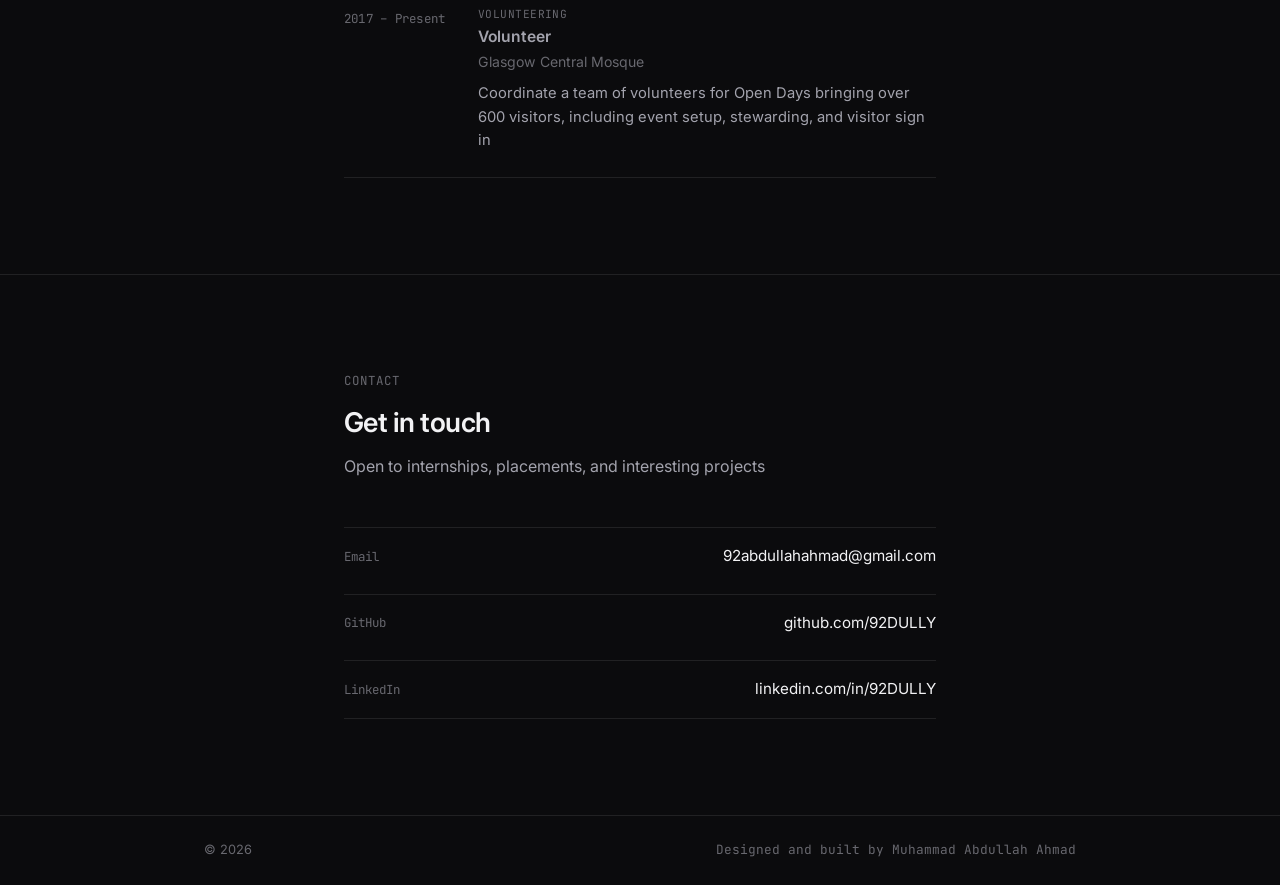
==== commit 3bdce45e: "add images" ====
--- a/index.html
+++ b/index.html
@@ -149,7 +149,7 @@
           <!-- Madni Masjid -->
           <article class="project" aria-label="Madni Masjid Website">
             <figure class="project-media">
-              <img src="images/madni-masjid.svg" alt="Madni Masjid Website screenshot placeholder" loading="lazy" />
+              <img src="images/madni-masjid.png" alt="Madni Masjid Website screenshot placeholder" loading="lazy" />
             </figure>
             <div class="project-top">
               <h3 class="project-title">Madni Masjid Website</h3>
@@ -183,7 +183,7 @@
           <!-- Write Yourself A Git -->
           <article class="project" aria-label="Write Yourself A Git project">
             <figure class="project-media">
-              <img src="images/wyag.svg" alt="Write Yourself A Git screenshot placeholder" loading="lazy" />
+              <img src="images/wyag.jpg" alt="Write Yourself A Git screenshot placeholder" loading="lazy" />
             </figure>
             <div class="project-top">
               <h3 class="project-title">Write Yourself A Git</h3>
@@ -216,7 +216,7 @@
           <!-- Unix Shell -->
           <article class="project" aria-label="Unix Shell project">
             <figure class="project-media">
-              <img src="images/unix-shell.svg" alt="Unix Shell screenshot placeholder" loading="lazy" />
+              <img src="images/unix-shell.png" alt="Unix Shell screenshot placeholder" loading="lazy" />
             </figure>
             <div class="project-top">
               <h3 class="project-title">Unix Shell</h3>
@@ -250,7 +250,7 @@
           <!-- Embedded IoT -->
           <article class="project" aria-label="Embedded IoT Systems project">
             <figure class="project-media">
-              <img src="images/embedded-iot.svg" alt="Embedded IoT Systems screenshot placeholder" loading="lazy" />
+              <img src="images/embedded-iot.png" alt="Embedded IoT Systems screenshot placeholder" loading="lazy" />
             </figure>
             <div class="project-top">
               <h3 class="project-title">Embedded IoT Systems</h3>
@@ -284,7 +284,7 @@
           <!-- Automotive Quiz -->
           <article class="project" aria-label="Automotive Quiz Web App project">
             <figure class="project-media">
-              <img src="images/automotive-quiz.svg" alt="Automotive Quiz Web App screenshot placeholder" loading="lazy" />
+              <img src="images/automotive-quiz.png" alt="Automotive Quiz Web App screenshot placeholder" loading="lazy" />
             </figure>
             <div class="project-top">
               <h3 class="project-title">Automotive Quiz Web App</h3>
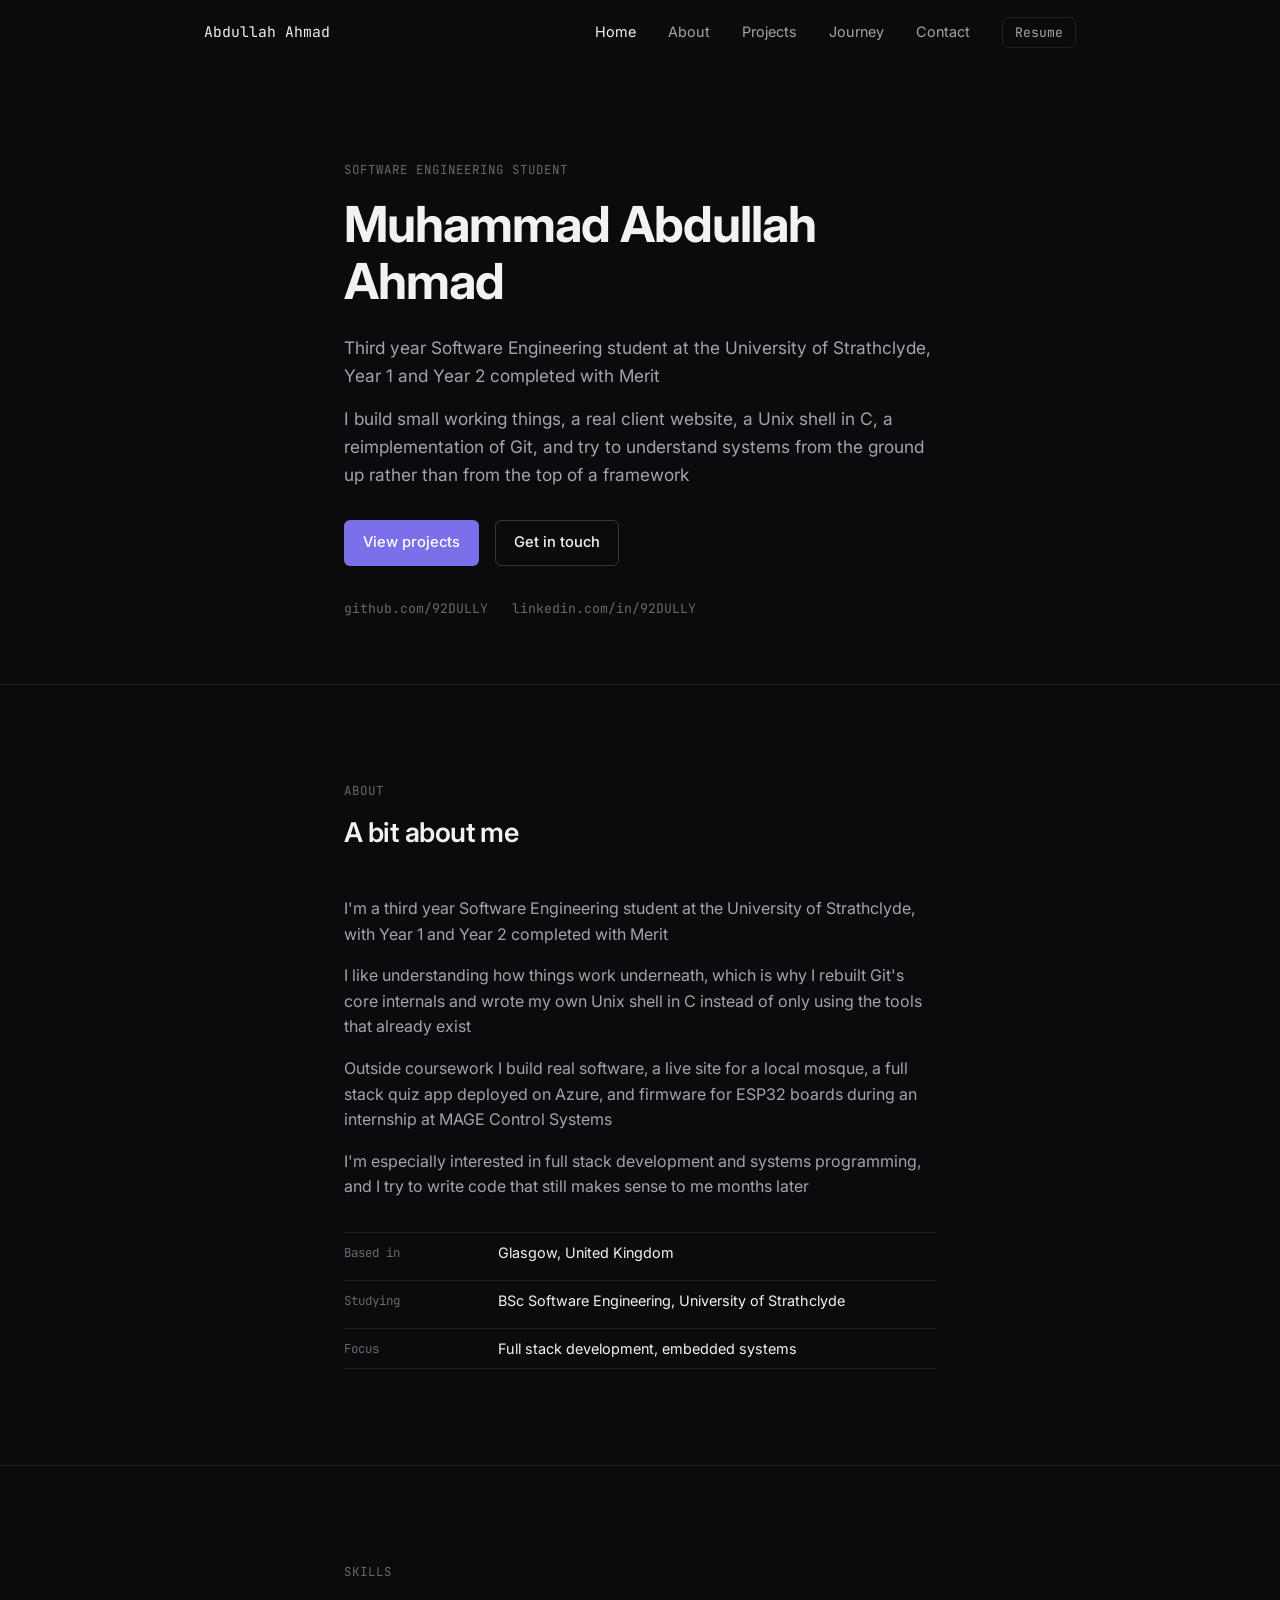
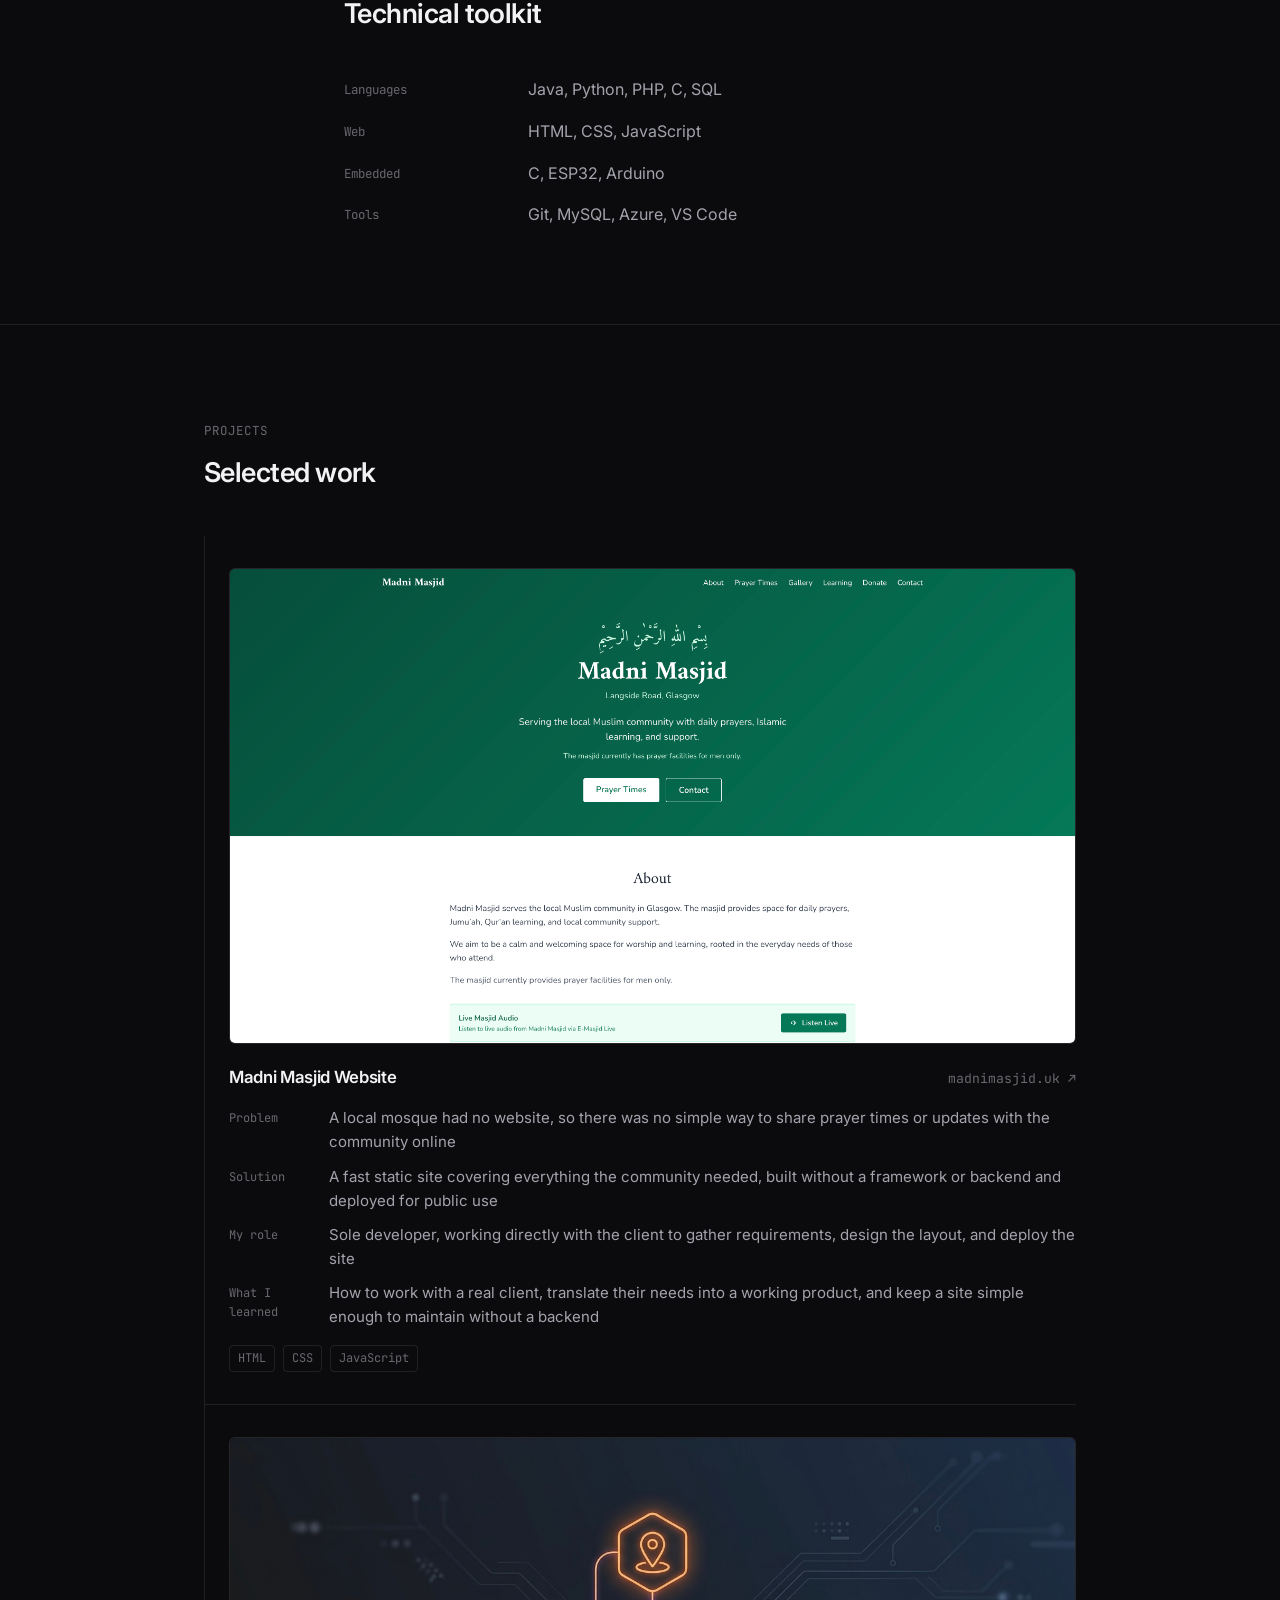
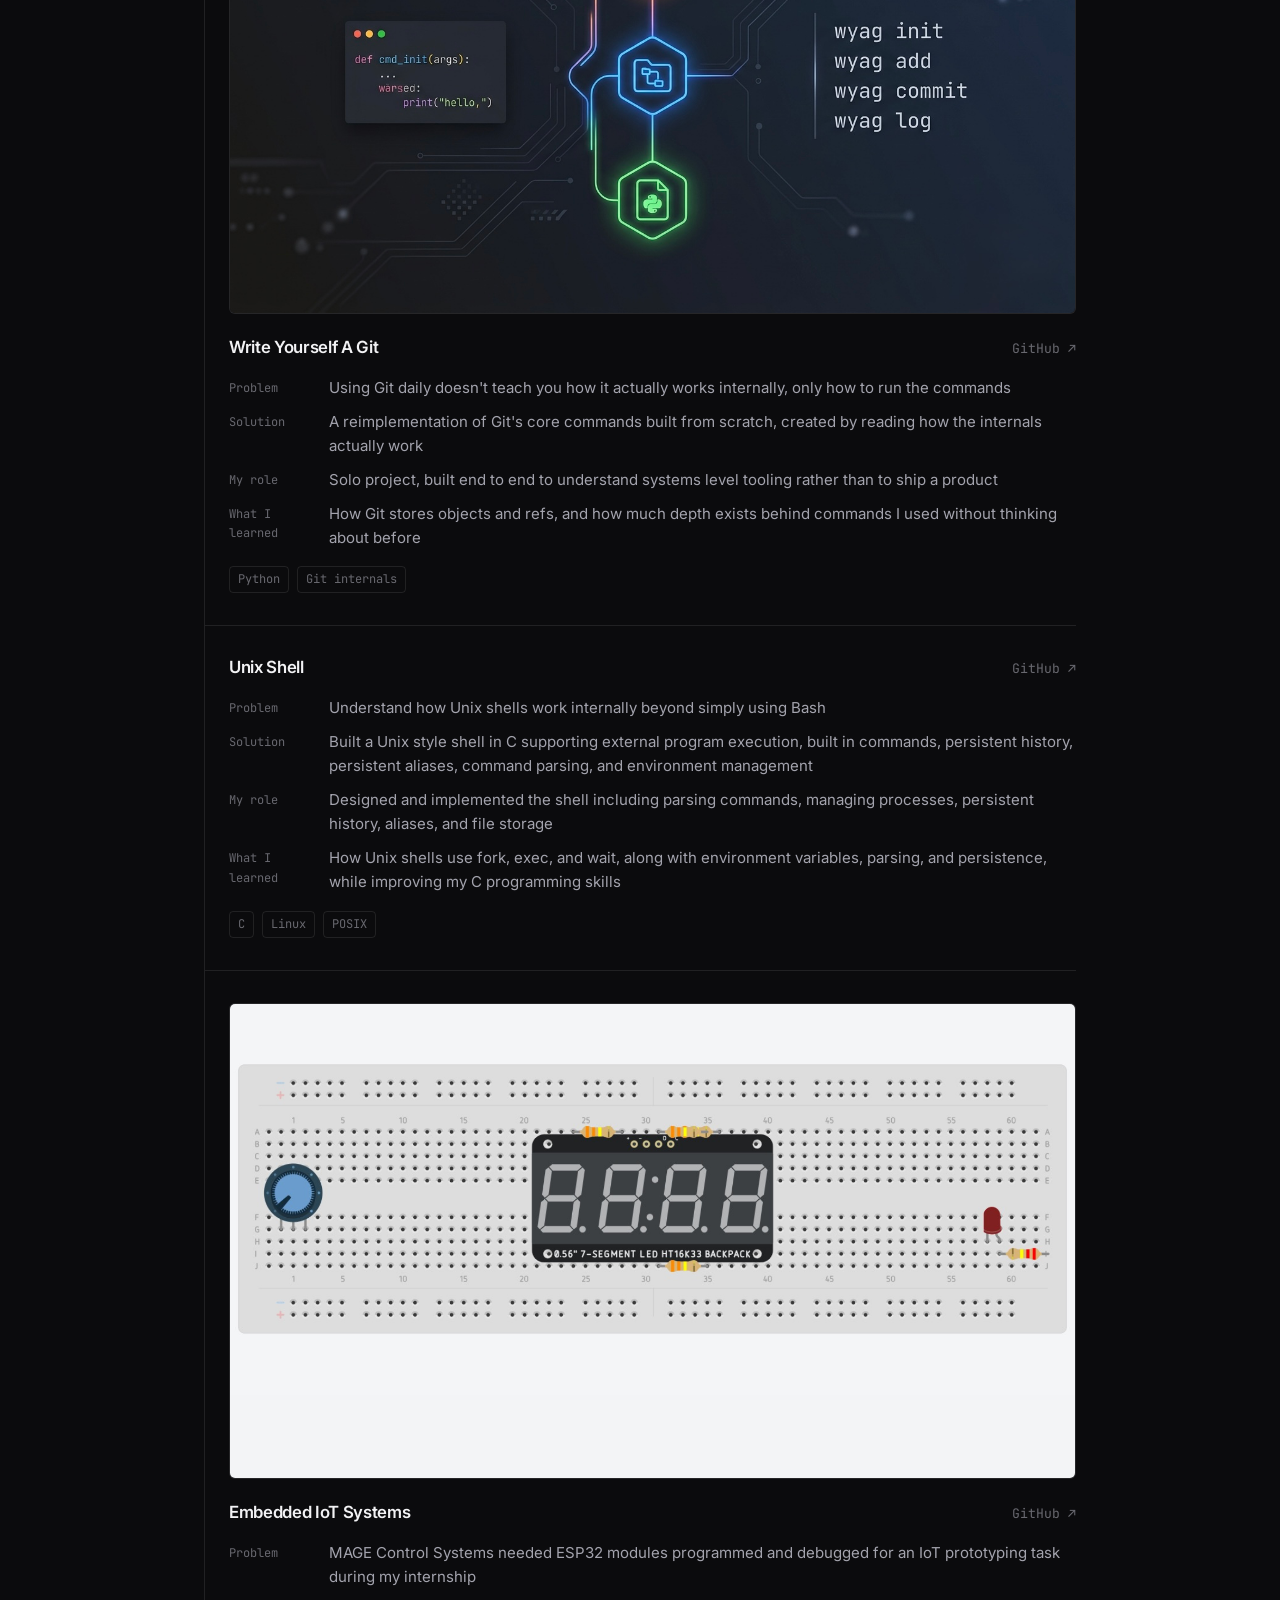
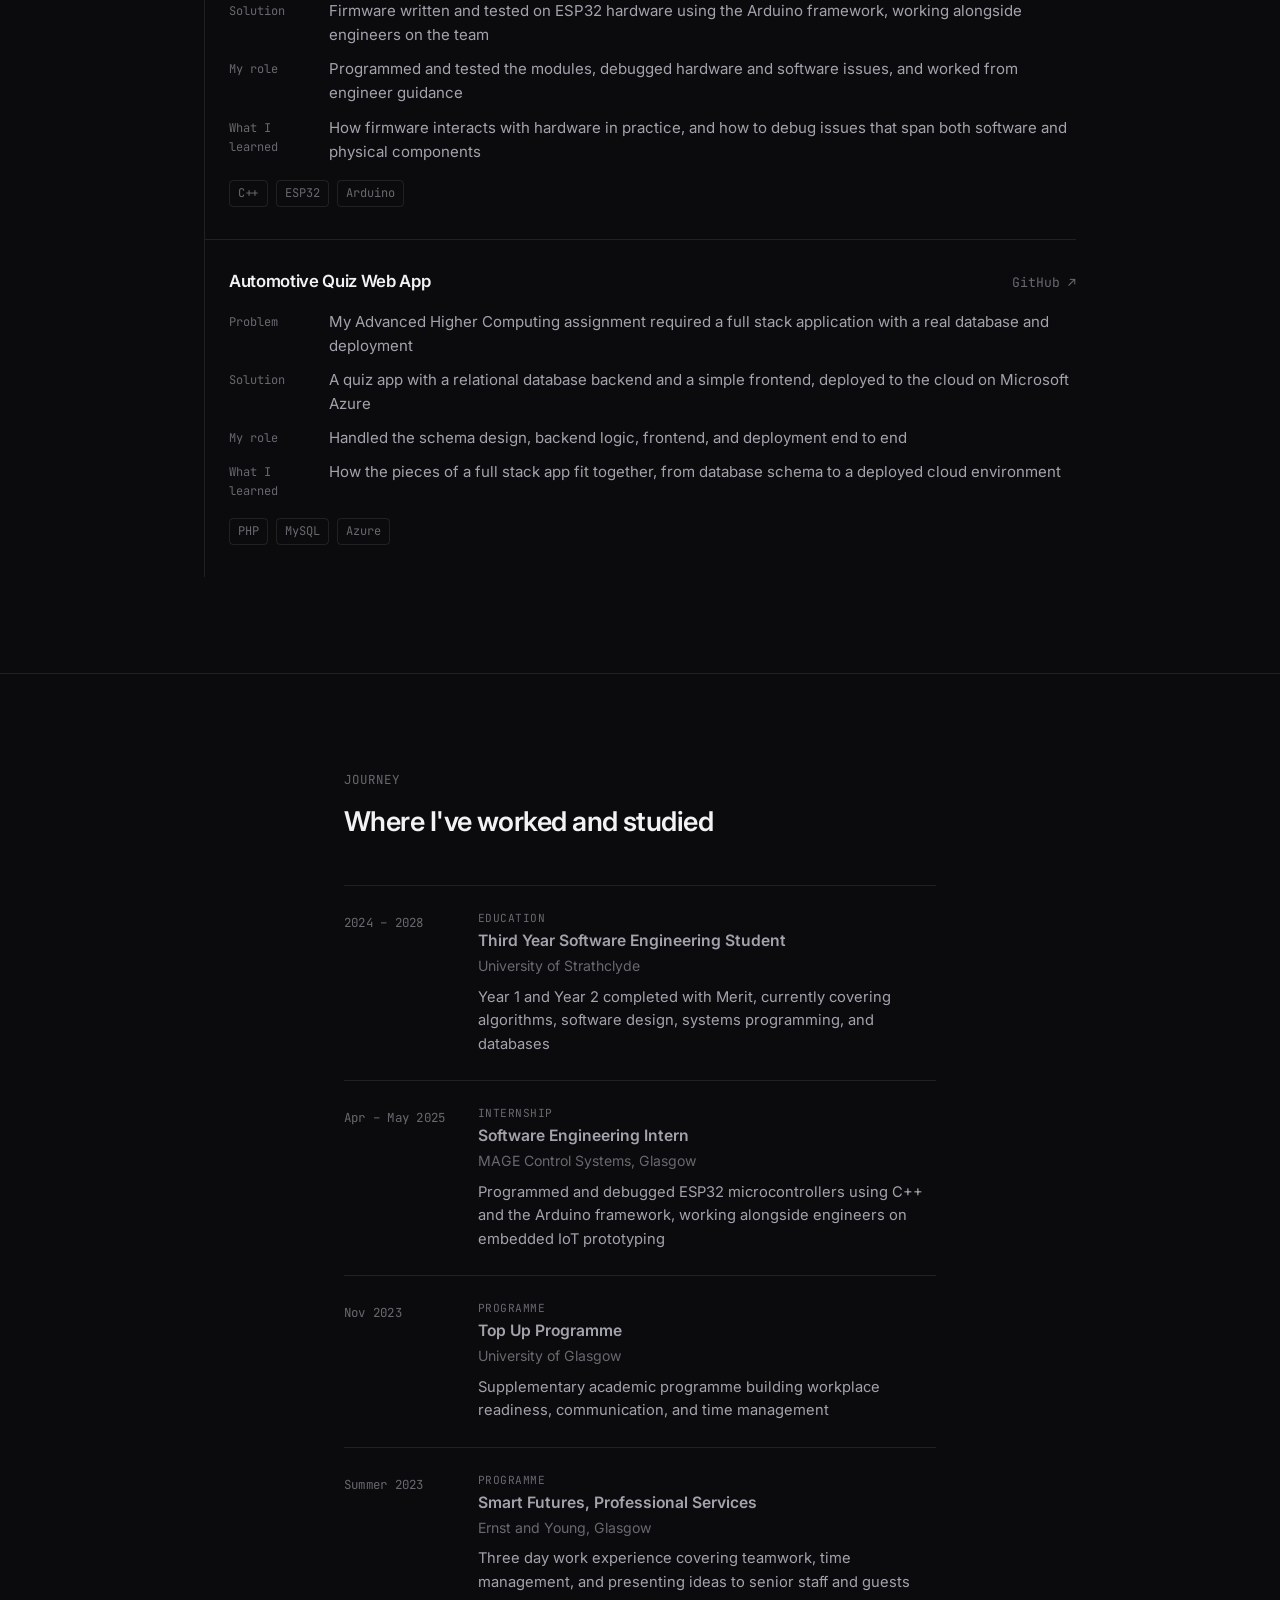
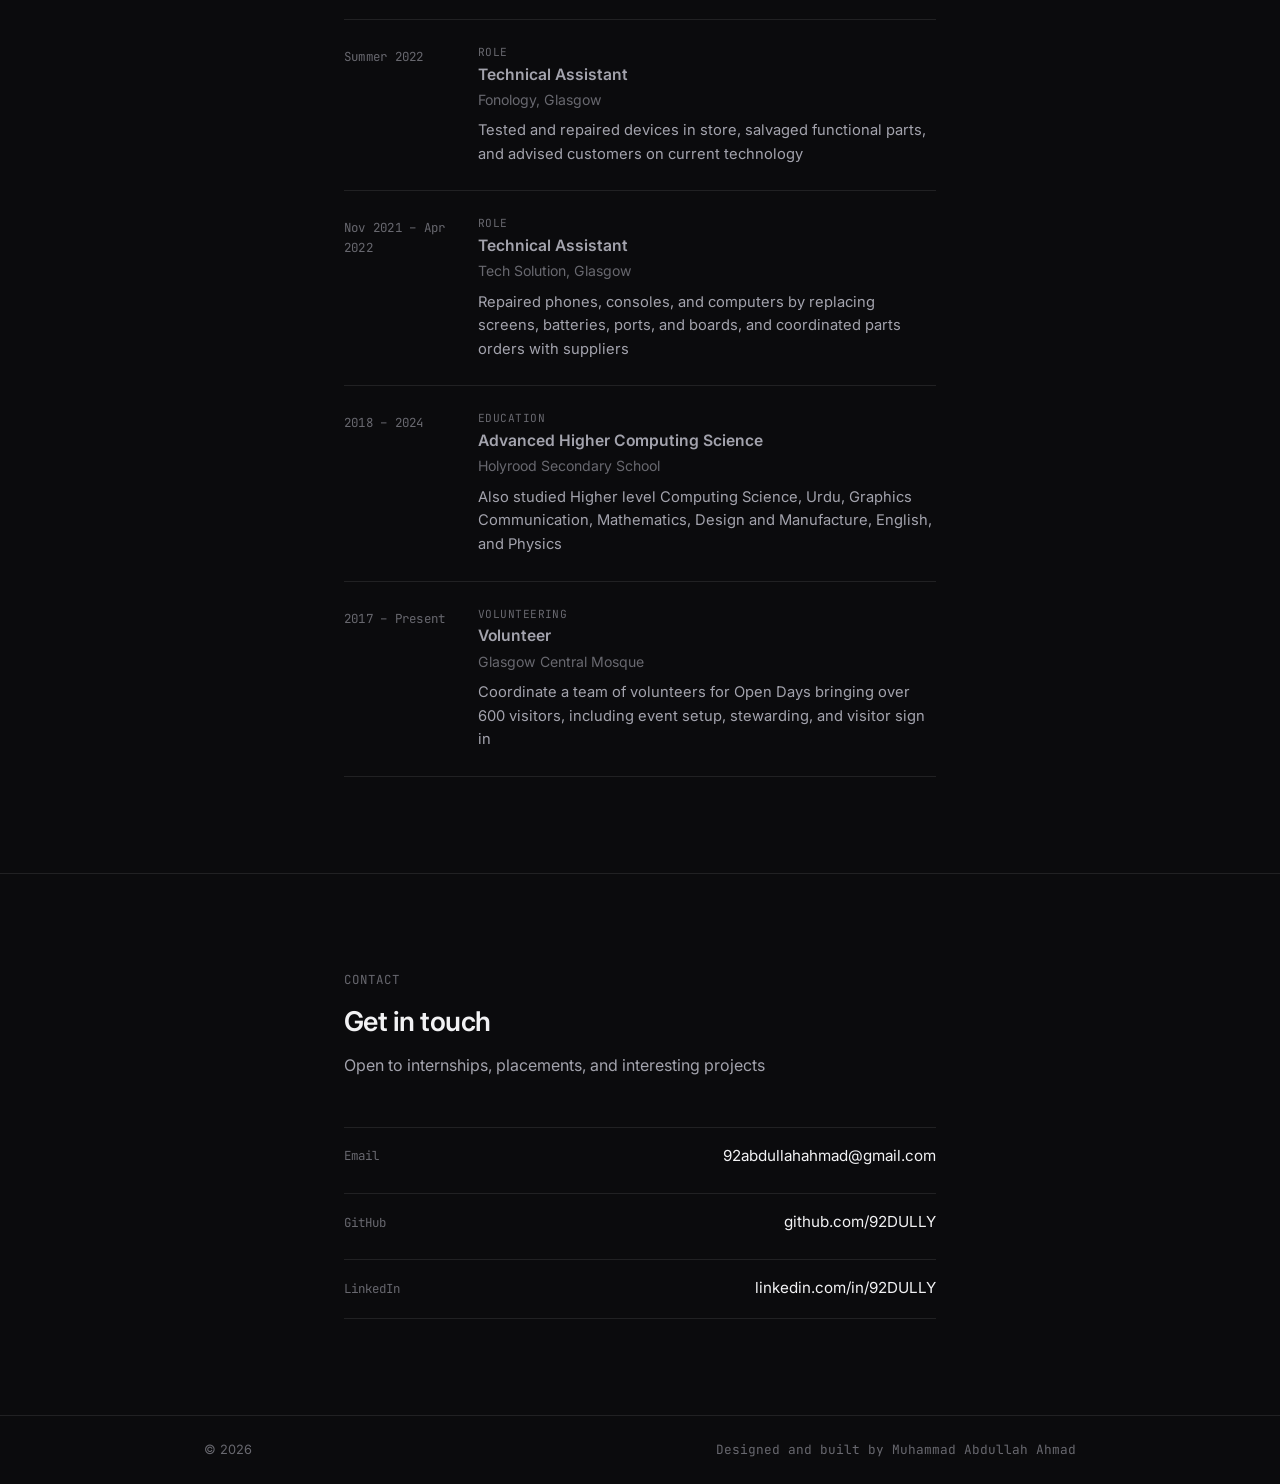
==== commit 9c806533: "remove images" ====
--- a/index.html
+++ b/index.html
@@ -215,9 +215,9 @@
 
           <!-- Unix Shell -->
           <article class="project" aria-label="Unix Shell project">
-            <figure class="project-media">
+            <!-- <figure class="project-media">
               <img src="images/unix-shell.png" alt="Unix Shell screenshot placeholder" loading="lazy" />
-            </figure>
+            </figure> -->
             <div class="project-top">
               <h3 class="project-title">Unix Shell</h3>
               <a href="https://github.com/92dully" target="_blank" rel="noopener noreferrer" class="project-link">GitHub ↗</a>
@@ -283,9 +283,9 @@
 
           <!-- Automotive Quiz -->
           <article class="project" aria-label="Automotive Quiz Web App project">
-            <figure class="project-media">
+            <!-- <figure class="project-media">
               <img src="images/automotive-quiz.png" alt="Automotive Quiz Web App screenshot placeholder" loading="lazy" />
-            </figure>
+            </figure> -->
             <div class="project-top">
               <h3 class="project-title">Automotive Quiz Web App</h3>
               <a href="https://github.com/92dully/AH-CS-Assignment" target="_blank" rel="noopener noreferrer" class="project-link">GitHub ↗</a>
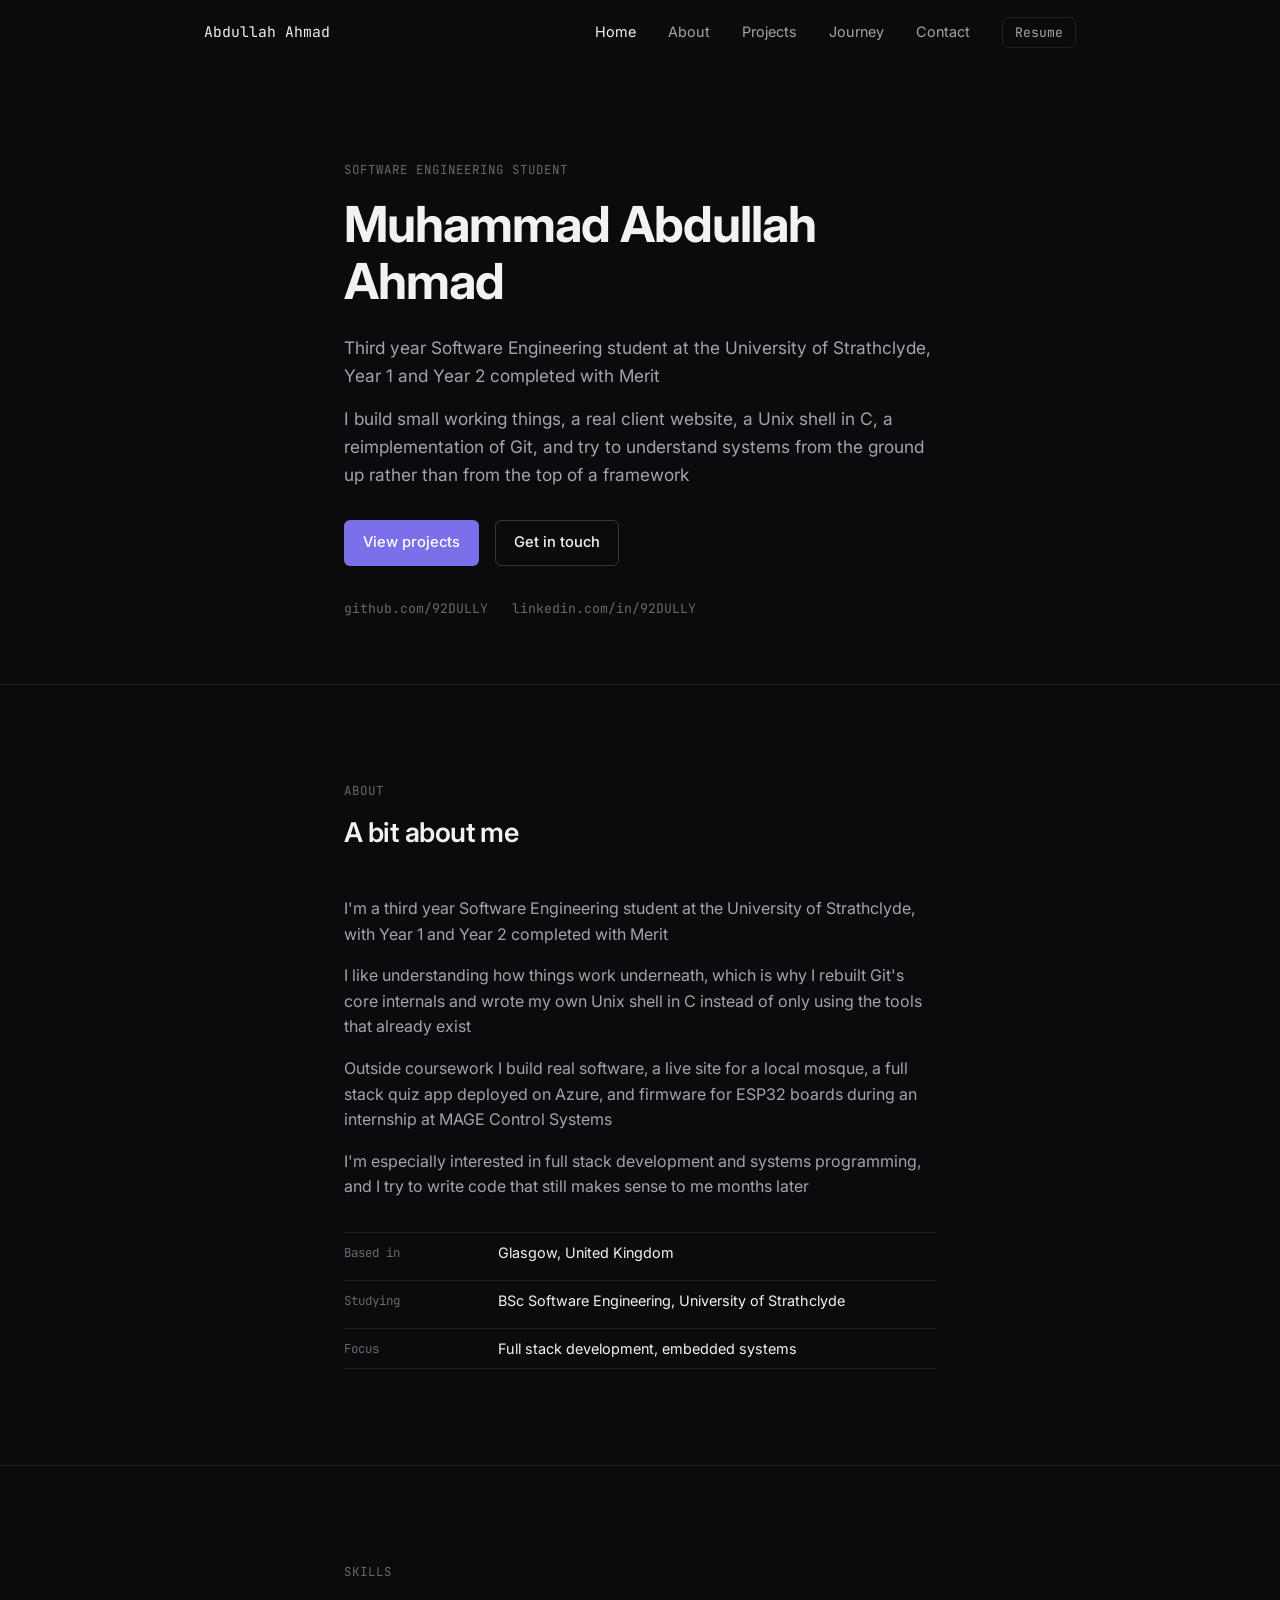
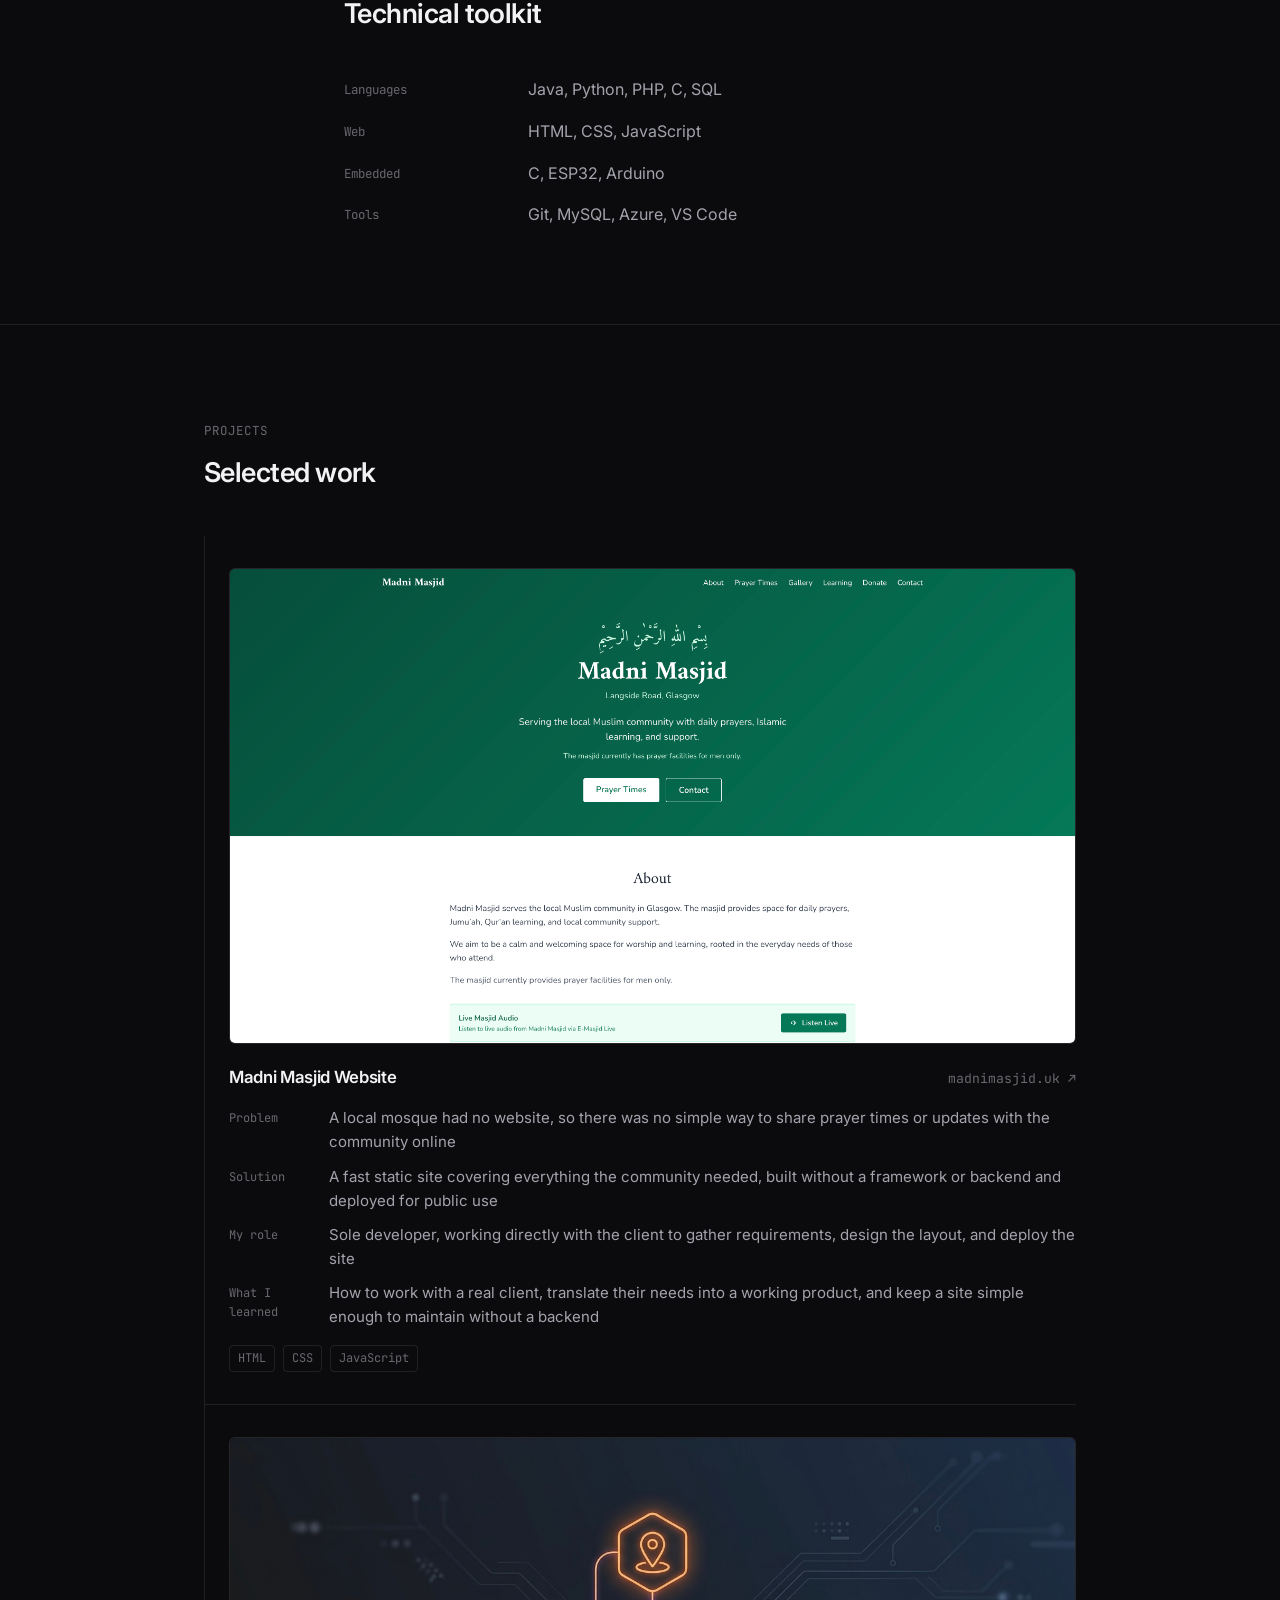
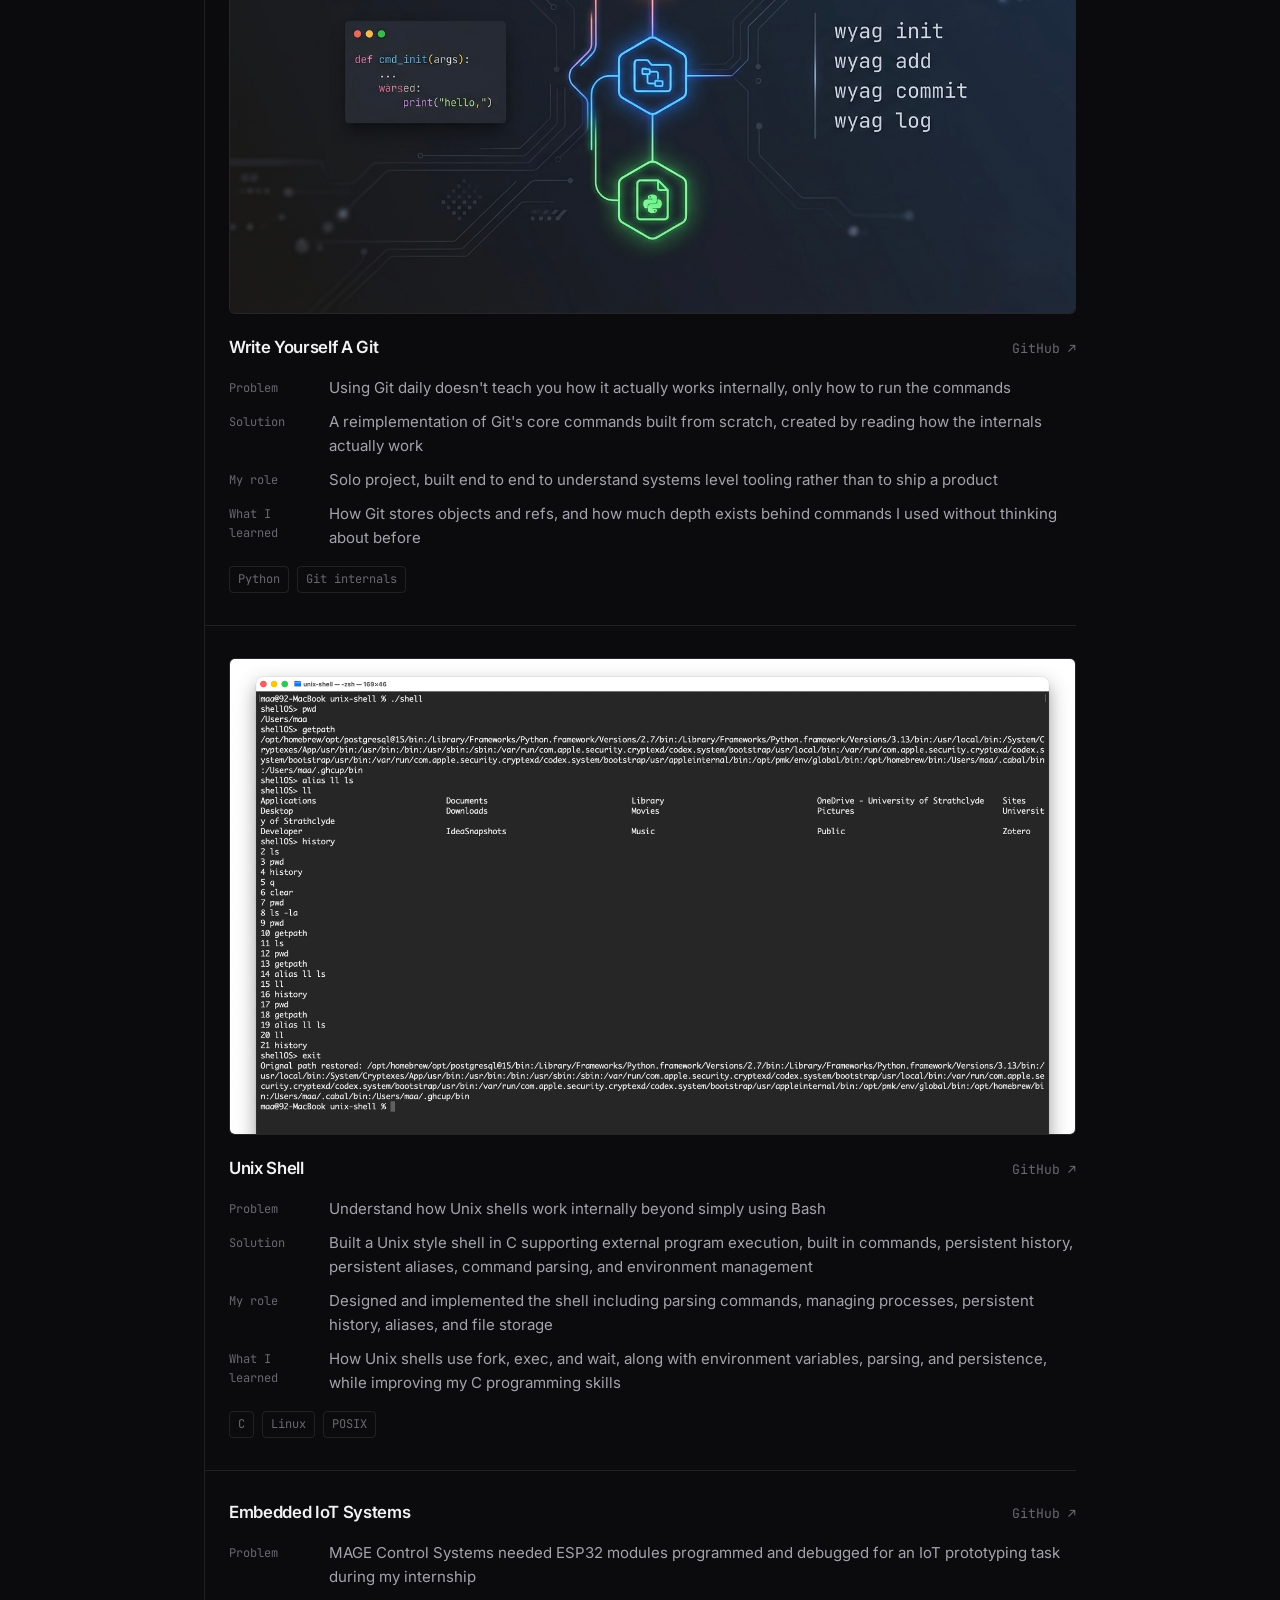
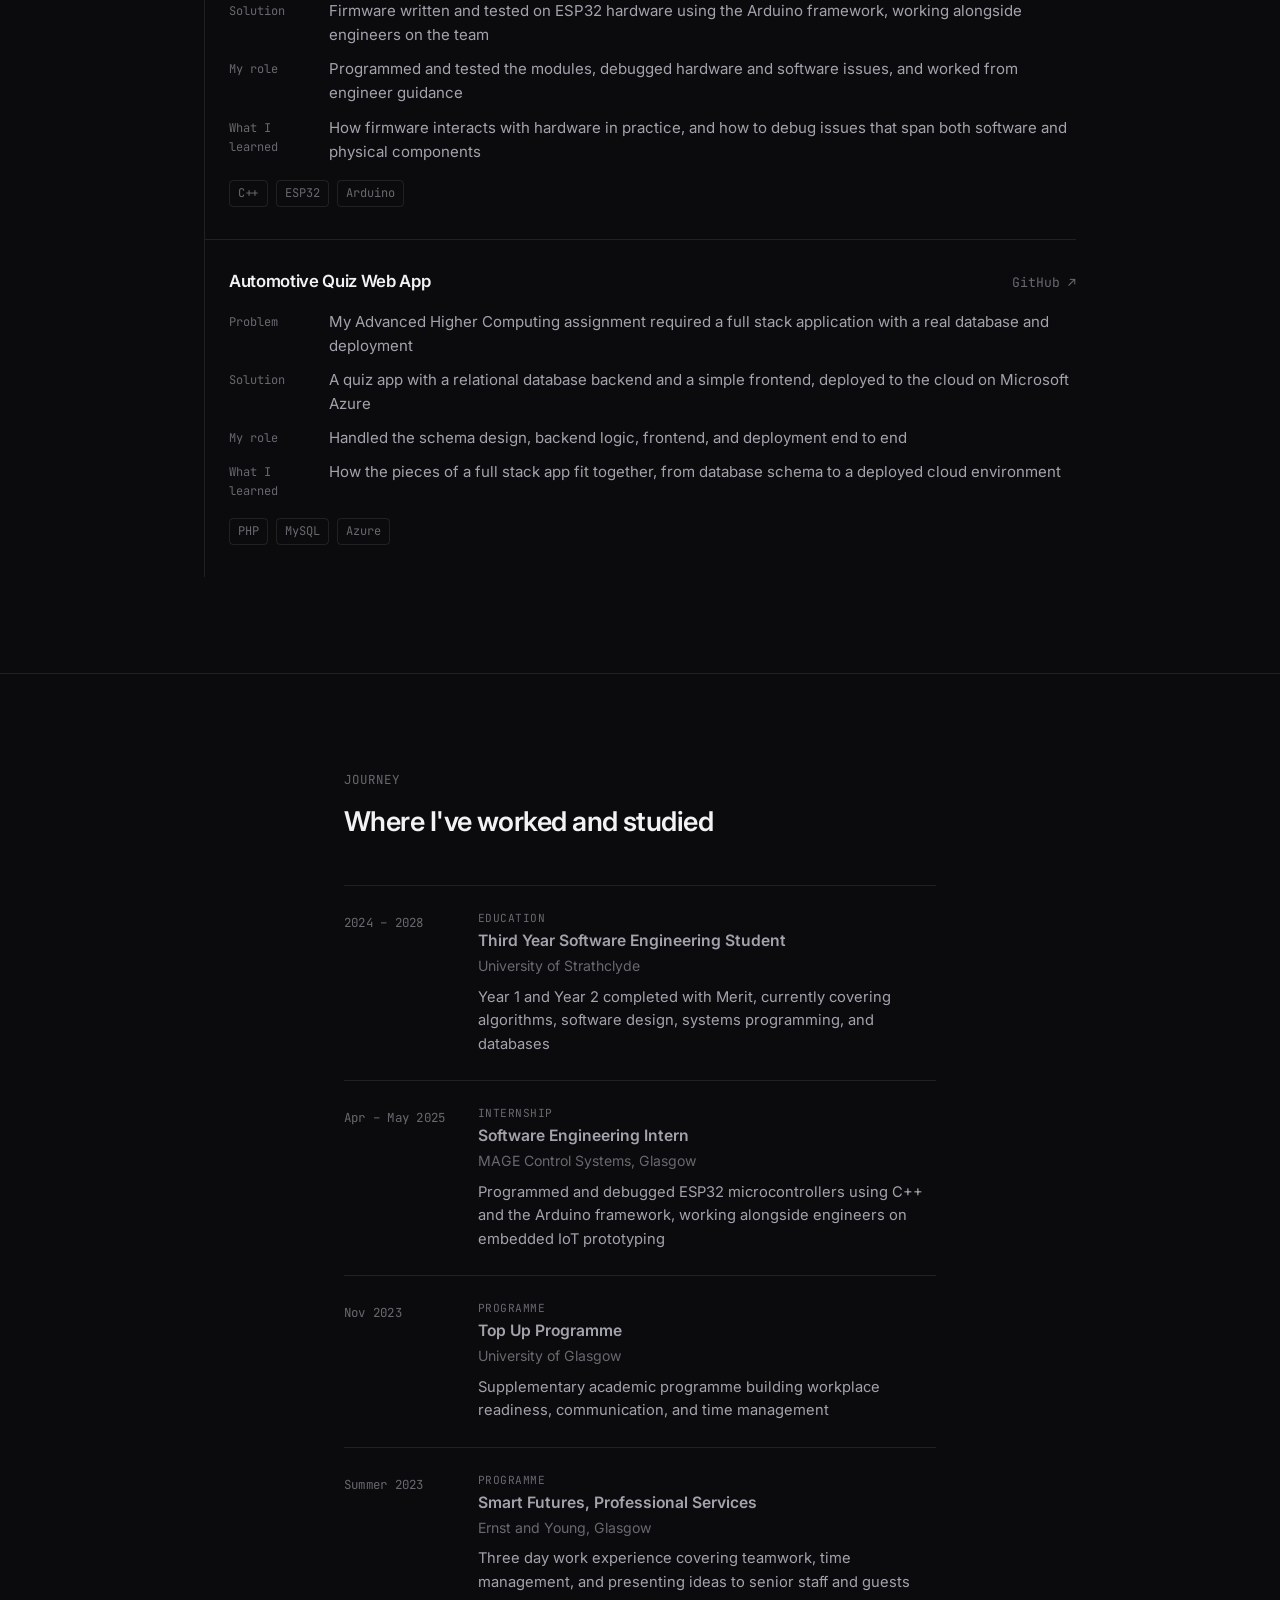
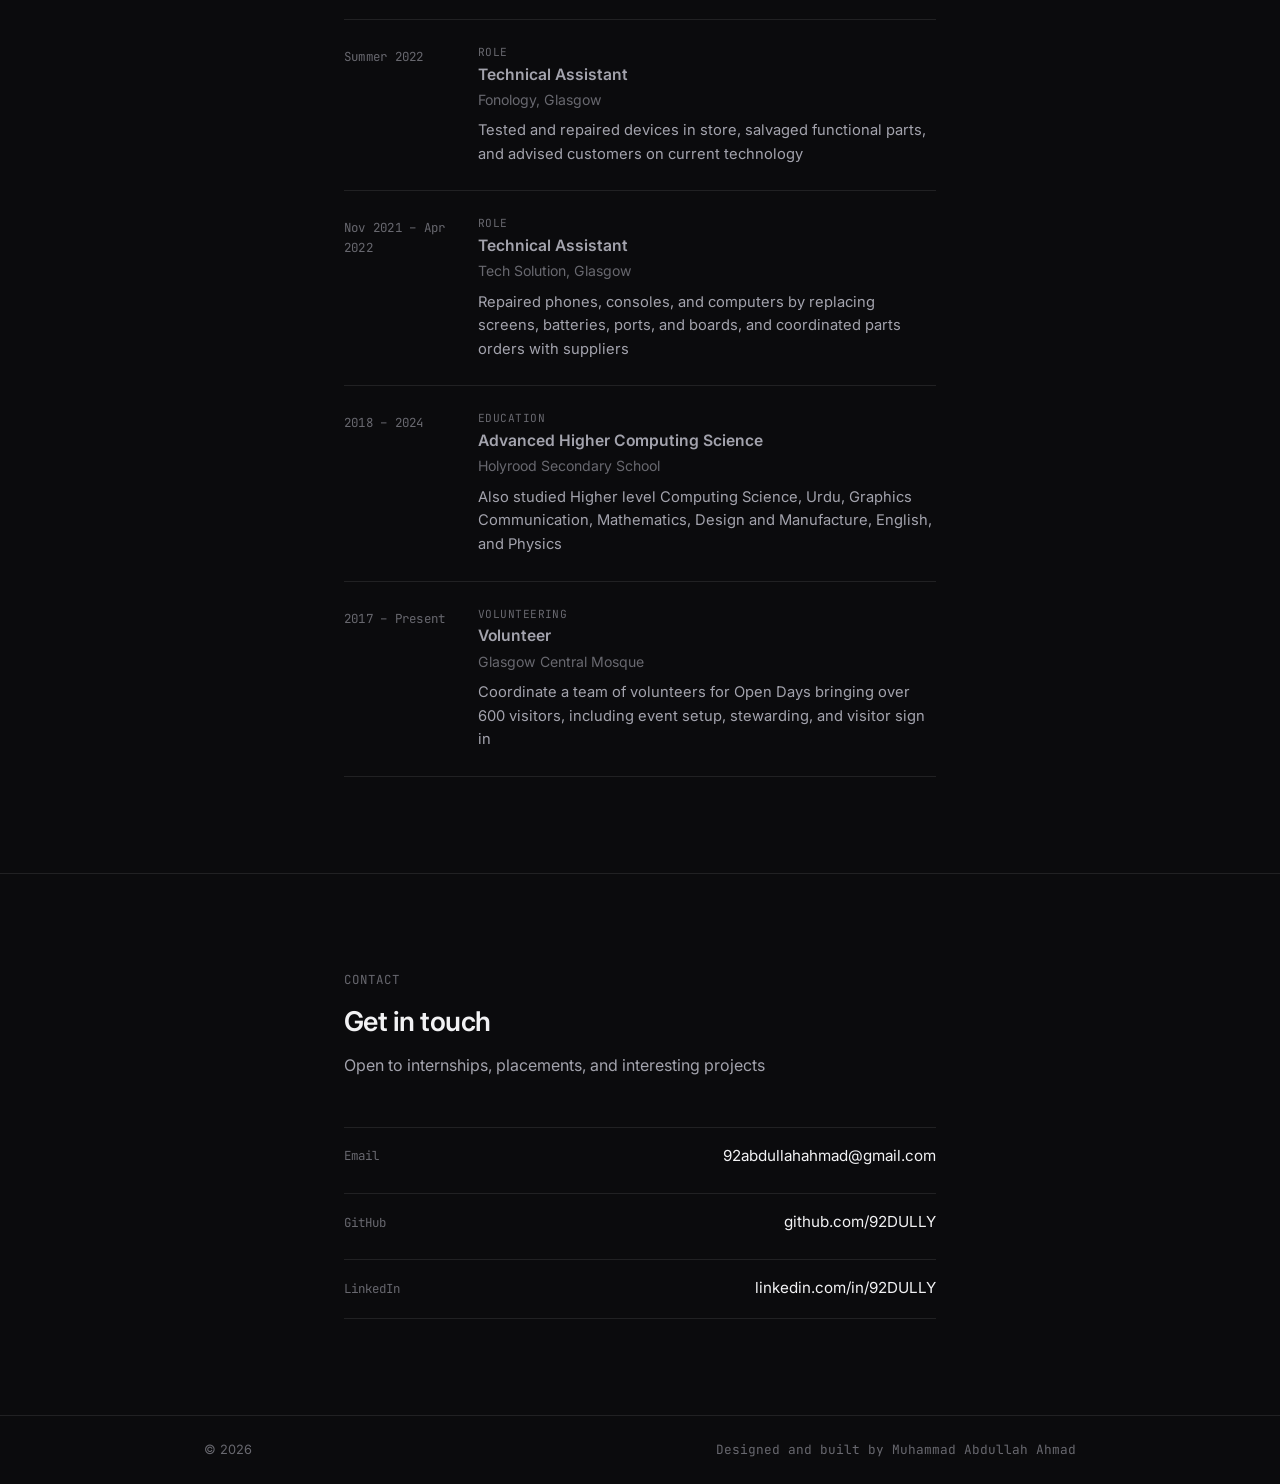
==== commit 2b815649: "remove iot image and add unix image back" ====
--- a/index.html
+++ b/index.html
@@ -215,9 +215,9 @@
 
           <!-- Unix Shell -->
           <article class="project" aria-label="Unix Shell project">
-            <!-- <figure class="project-media">
+            <figure class="project-media">
               <img src="images/unix-shell.png" alt="Unix Shell screenshot placeholder" loading="lazy" />
-            </figure> -->
+            </figure>
             <div class="project-top">
               <h3 class="project-title">Unix Shell</h3>
               <a href="https://github.com/92dully" target="_blank" rel="noopener noreferrer" class="project-link">GitHub ↗</a>
@@ -249,9 +249,9 @@
 
           <!-- Embedded IoT -->
           <article class="project" aria-label="Embedded IoT Systems project">
-            <figure class="project-media">
+            <!-- <figure class="project-media">
               <img src="images/embedded-iot.png" alt="Embedded IoT Systems screenshot placeholder" loading="lazy" />
-            </figure>
+            </figure> -->
             <div class="project-top">
               <h3 class="project-title">Embedded IoT Systems</h3>
               <a href="https://github.com/92dully/mage-embedded" target="_blank" rel="noopener noreferrer" class="project-link">GitHub ↗</a>
